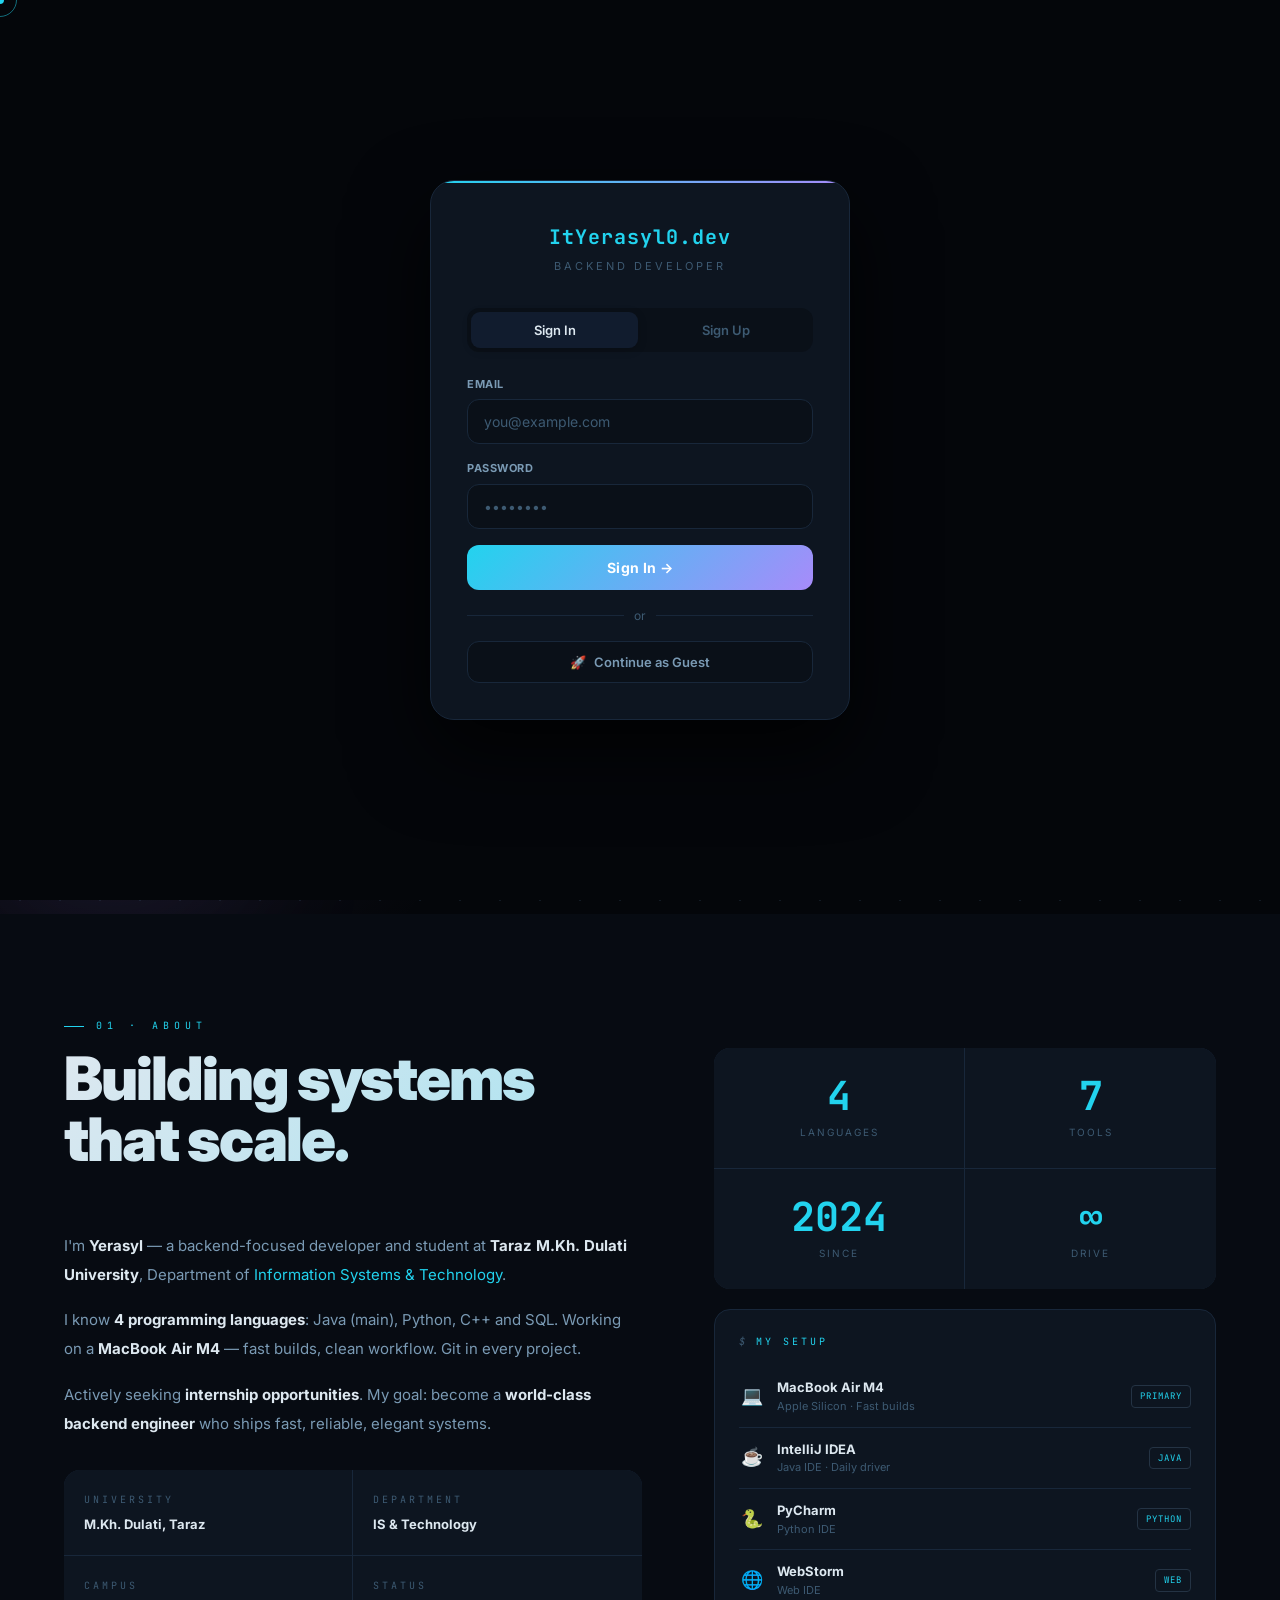
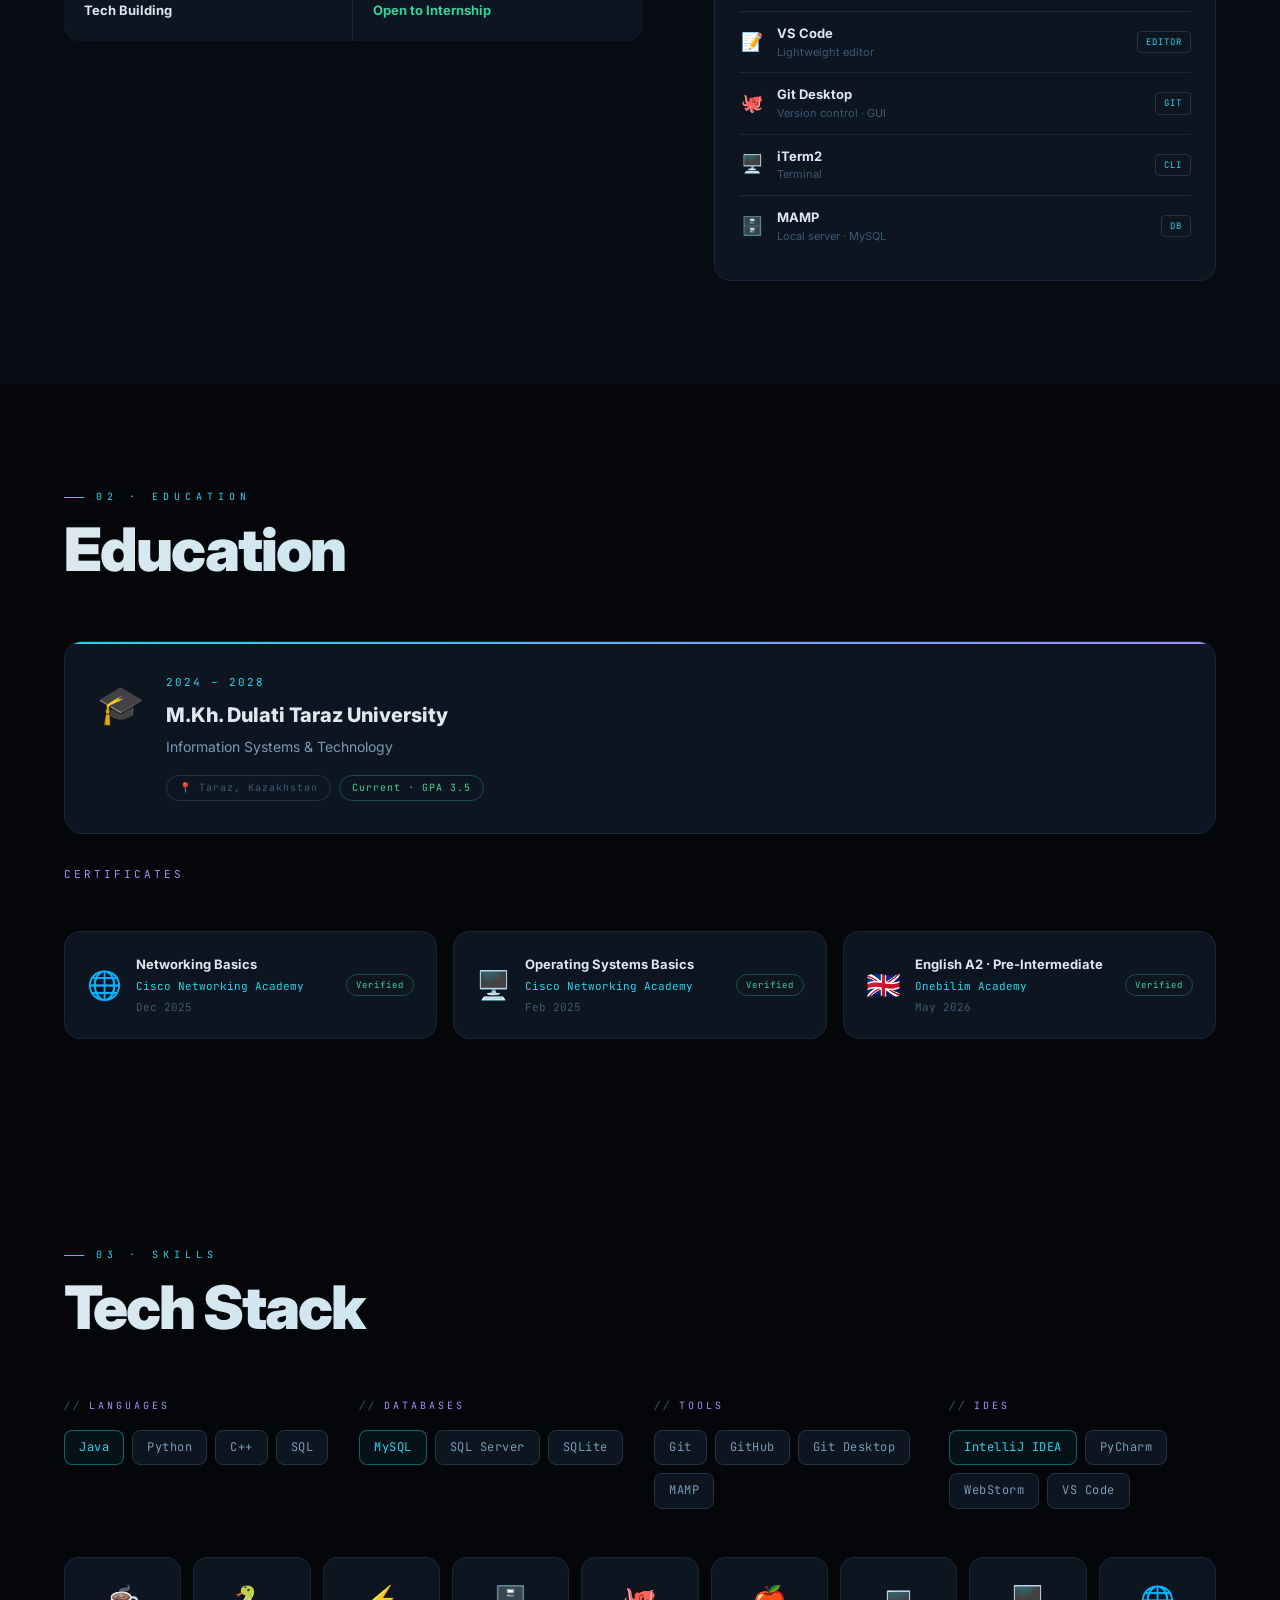
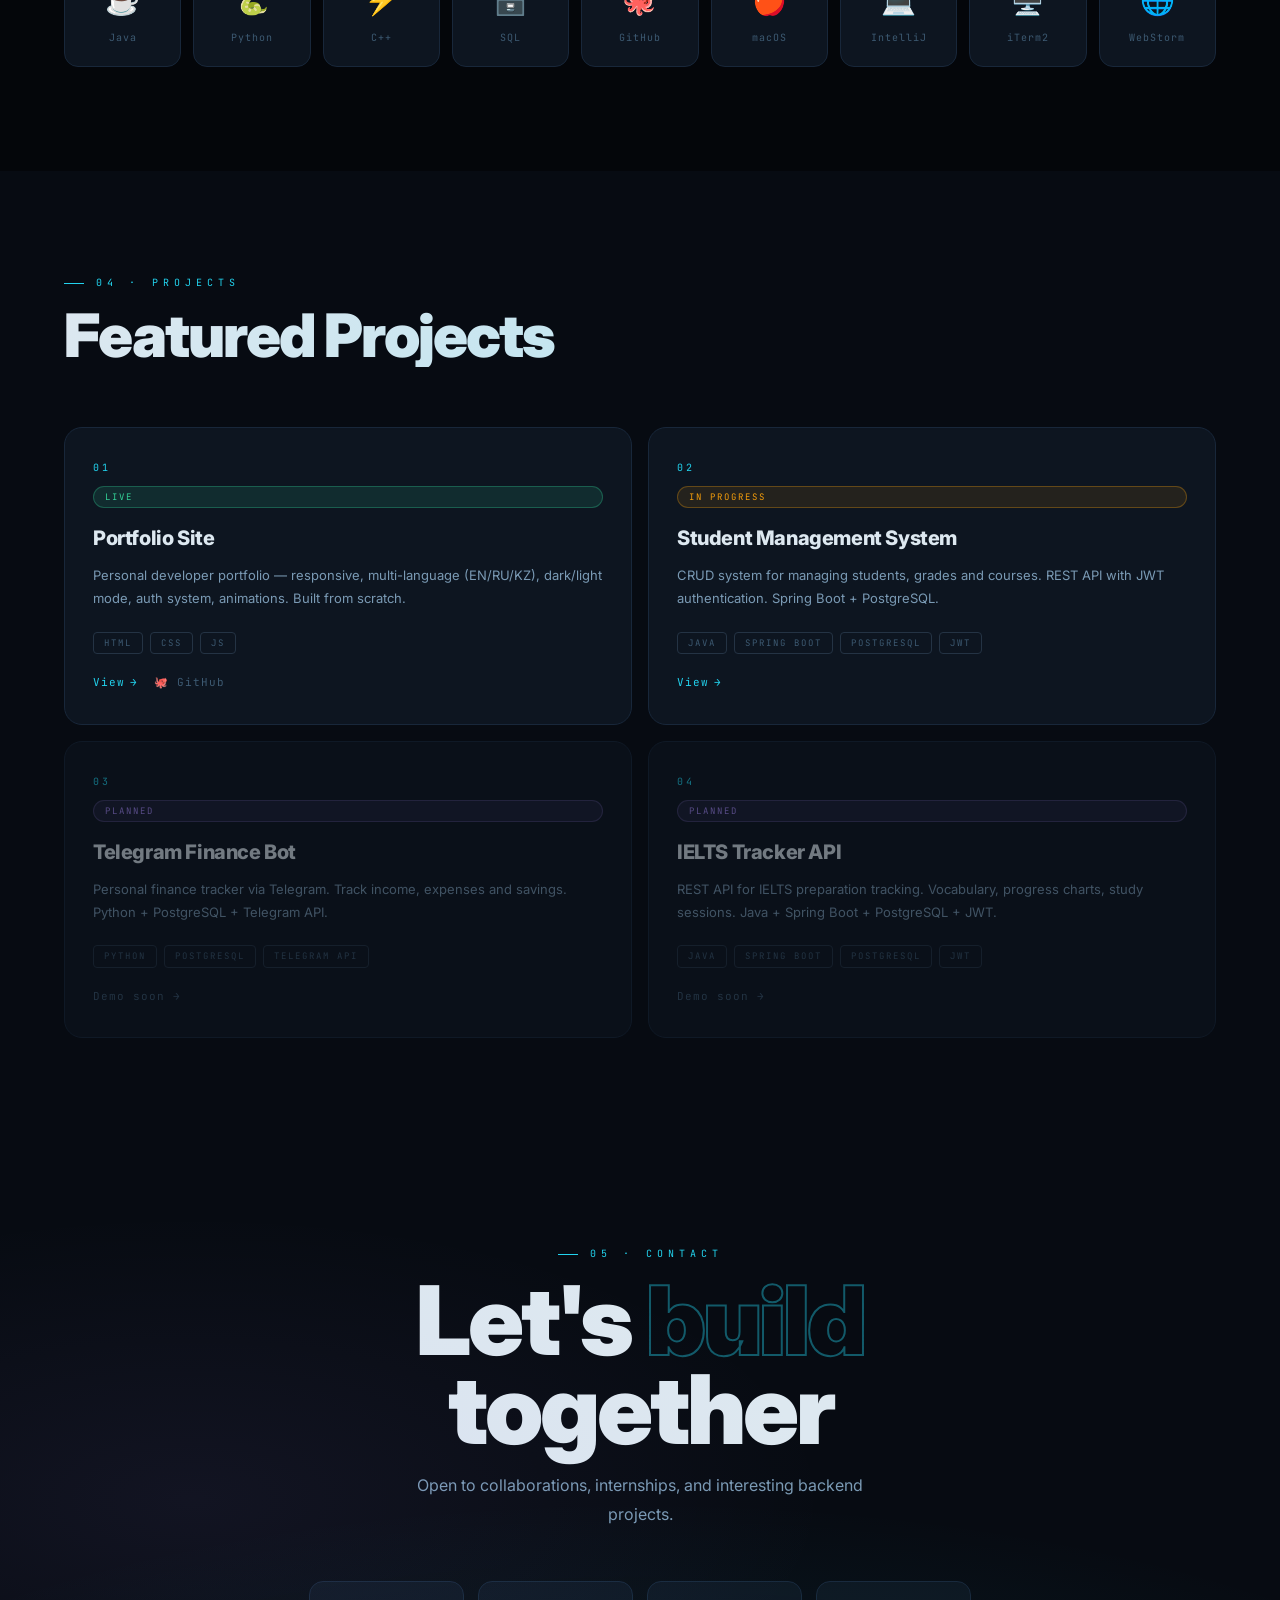
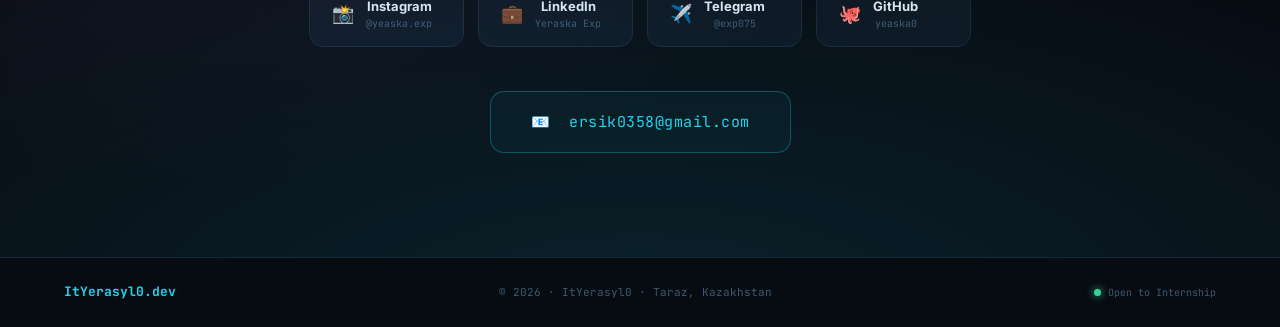
==== index.html @ 77d0194c "fix: language init, duplicate key, section alternation, meta tags, favicon" ====
<!DOCTYPE html>
<html lang="en" data-theme="dark">
<head>
    <meta charset="UTF-8">
    <meta name="viewport" content="width=device-width, initial-scale=1.0">
    <title>ItYerasyl0.dev — Backend Developer</title>
    <meta name="description" content="Yerasyl — Backend-focused Software Engineering Student from Taraz, Kazakhstan.">
    <meta property="og:type"        content="website">
    <meta property="og:url"         content="https://portfolio-eight-ashy-538vqpia0p.vercel.app/">
    <meta property="og:title"       content="ItYerasyl0.dev — Backend Developer">
    <meta property="og:description" content="Backend Developer from Taraz, Kazakhstan">
    <meta name="theme-color"        content="#04060a">
    <link rel="icon" href="data:image/svg+xml,<svg xmlns='http://www.w3.org/2000/svg' viewBox='0 0 100 100'><text y='.9em' font-size='90'>💻</text></svg>">
    <link rel="preconnect" href="https://fonts.googleapis.com">
    <link href="https://fonts.googleapis.com/css2?family=JetBrains+Mono:wght@300;400;500;700&family=Inter:wght@300;400;500;600;700;800;900&display=swap" rel="stylesheet">
    <link rel="stylesheet" href="style.css">
</head>
<body>

<!-- Custom cursor -->
<div id="cdot"></div>
<div id="cring"></div>

<!-- Loader -->
<div id="loader">
    <div class="loader-inner">
        <div class="loader-logo">ItYerasyl0.dev</div>
        <div class="loader-bar"><div class="loader-fill"></div></div>
    </div>
</div>

<!-- ── AUTH ─────────────────────────────── -->
<div id="auth">
    <div class="acard">
        <div class="alogo">
            <div class="alogo-text">ItYerasyl0.dev</div>
            <div class="alogo-sub" data-t="as">Backend Developer</div>
        </div>

        <div class="atabs">
            <button class="atab on" id="tli" onclick="stab('li')" data-t="tli">Sign In</button>
            <button class="atab"    id="trg" onclick="stab('rg')" data-t="trg">Sign Up</button>
        </div>

        <!-- Sign In -->
        <div id="fli">
            <div class="aform">
                <div class="aerr" id="eli"></div>
                <div>
                    <label class="alabel" data-t="le">Email</label>
                    <input class="ainp" type="email" id="lie" placeholder="you@example.com">
                </div>
                <div>
                    <label class="alabel" data-t="lp">Password</label>
                    <input class="ainp" type="password" id="lip" placeholder="••••••••">
                </div>
                <button class="abtn" onclick="doLi()" data-t="bli">Sign In →</button>
                <div class="adiv" data-t="or">or</div>
                <button class="agbtn" onclick="guest()">
                    <span>🚀</span><span data-t="bg">Continue as Guest</span>
                </button>
            </div>
        </div>

        <!-- Sign Up -->
        <div id="frg" style="display:none">
            <div class="aform">
                <div class="aerr" id="erg"></div>
                <div>
                    <label class="alabel" data-t="ln">Name</label>
                    <input class="ainp" type="text" id="rna" placeholder="Your name">
                </div>
                <div>
                    <label class="alabel" data-t="le">Email</label>
                    <input class="ainp" type="email" id="rem" placeholder="you@example.com">
                </div>
                <div>
                    <label class="alabel" data-t="lp">Password</label>
                    <input class="ainp" type="password" id="rpa" placeholder="min 6 chars">
                </div>
                <button class="abtn" onclick="doRg()" data-t="brg">Create Account →</button>
                <div class="adiv" data-t="or">or</div>
                <button class="agbtn" onclick="guest()">
                    <span>🚀</span><span data-t="bg">Continue as Guest</span>
                </button>
            </div>
        </div>
    </div>
</div>

<!-- ── TOPBAR ────────────────────────────── -->
<div id="topbar">
    <div class="lpills">
        <button class="lpill on" data-lang="en" onclick="sl('en')">EN</button>
        <button class="lpill"    data-lang="ru" onclick="sl('ru')">RU</button>
        <button class="lpill"    data-lang="kz" onclick="sl('kz')">KZ</button>
    </div>
    <button class="tbtn" id="thbtn" onclick="togTheme()">🌙</button>
</div>

<!-- ── NAV ──────────────────────────────── -->
<nav id="nav">
    <div class="nlogo">ItYerasyl0.dev<em>_</em></div>
    <ul class="nlinks">
        <li><a href="#about"     data-t="na">About</a></li>
        <li><a href="#education" data-t="ned">Education</a></li>
        <li><a href="#skills"    data-t="ns">Skills</a></li>
        <li><a href="#projects"  data-t="np">Projects</a></li>
        <li><a href="#contact"   data-t="nc">Contact</a></li>
    </ul>
    <button class="nbg" id="nbg" aria-label="Menu">
        <span></span><span></span><span></span>
    </button>
</nav>

<!-- Mobile drawer -->
<div class="novlay" id="nov" onclick="closeMob()"></div>
<div class="ndrawer" id="ndr">
    <a href="#about"     class="nmlink" data-t="na">About</a>
    <a href="#education" class="nmlink" data-t="ned">Education</a>
    <a href="#skills"    class="nmlink" data-t="ns">Skills</a>
    <a href="#projects"  class="nmlink" data-t="np">Projects</a>
    <a href="#contact"   class="nmlink" data-t="nc">Contact</a>
</div>

<!-- ══════════════════════════════════════
     HERO
══════════════════════════════════════ -->
<section id="hero">
    <div class="hbg"></div>
    <div class="hgrid"></div>

    <!-- Floating orbs -->
    <div class="orb" style="width:420px;height:420px;background:color-mix(in srgb,var(--a1) 6%,transparent);top:-80px;right:-80px;--d:10s;--dl:0s"></div>
    <div class="orb" style="width:340px;height:340px;background:color-mix(in srgb,var(--a2) 6%,transparent);bottom:-60px;left:-60px;--d:12s;--dl:-4s"></div>
    <div class="orb" style="width:200px;height:200px;background:color-mix(in srgb,var(--a3) 4%,transparent);top:45%;right:28%;--d:8s;--dl:-2s"></div>

    <div class="hcontent">
        <!-- Left: text -->
        <div class="hinner">
            <div class="hbadge">
                <span class="bdot"></span>
                <span data-t="hb">Backend Developer · Taraz, Kazakhstan</span>
            </div>

            <div class="hname">
                <span class="hn1" data-t="hn1">Yerasyl</span>
                <span class="hn2">Backend Dev</span>
            </div>

            <div class="hrole">
                <span data-t="hr">Backend Engineer</span>
                &nbsp;/&nbsp;
                <span class="hl">ItYerasyl0</span>
            </div>

            <p class="hdesc" data-t="hd">
                Backend-focused Software Engineering Student from Kazakhstan.
                Building Java, Python and SQL projects. Passionate about scalable systems,
                API development and databases.
            </p>

            <div class="hbtns">
                <a href="#projects" class="btn btnp"><span data-t="hb1">View My Work</span> →</a>
                <a href="#contact"  class="btn btno"><span data-t="hb2">Get in Touch</span></a>
            </div>

            <div class="hsocials">
                <a href="https://www.instagram.com/yeaska.exp/" target="_blank" rel="noopener" class="schip">📸 Instagram</a>
                <a href="https://t.me/exp075"                   target="_blank" rel="noopener" class="schip">✈️ Telegram</a>
                <a href="https://github.com/yeaska0"            target="_blank" rel="noopener" class="schip">🐙 GitHub</a>
                <a href="mailto:ersik0358@gmail.com"            class="schip">📧 Email</a>
            </div>

            <div class="hchips">
                <span class="chip">Java</span>
                <span class="chip">Python</span>
                <span class="chip">C++</span>
                <span class="chip">SQL</span>
                <span class="chip">Git</span>
                <span class="chip">MacBook M4</span>
            </div>
        </div>

        <!-- Right: Terminal card (hidden on mobile) -->
        <div class="hterm">
            <div class="terminal-card">
                <div class="term-bar">
                    <span class="term-dot" style="background:#ff5f57"></span>
                    <span class="term-dot" style="background:#ffbd2e"></span>
                    <span class="term-dot" style="background:#28c840"></span>
                    <span class="term-title">yerasyl@MacBook-Air-M4 ~</span>
                </div>
                <div class="term-body">
                    <div class="term-line"><span class="term-prompt">$ </span>whoami</div>
                    <div class="term-line term-out">Yerasyl</div>
                    <div class="term-line">&nbsp;</div>
                    <div class="term-line"><span class="term-prompt">$ </span>cat role.txt</div>
                    <div class="term-line term-cyan">Backend Developer · Student</div>
                    <div class="term-line">&nbsp;</div>
                    <div class="term-line"><span class="term-prompt">$ </span>skills --list</div>
                    <div class="term-line term-out">Java · Python · C++ · SQL</div>
                    <div class="term-line term-purple">IntelliJ · Git · MySQL · macOS</div>
                    <div class="term-line">&nbsp;</div>
                    <div class="term-line"><span class="term-prompt">$ </span>echo $LOCATION</div>
                    <div class="term-line term-out">Taraz, Kazakhstan 🇰🇿</div>
                    <div class="term-line">&nbsp;</div>
                    <div class="term-line"><span class="term-prompt">$ </span>echo $STATUS</div>
                    <div class="term-line term-green">Open to Internship ●</div>
                    <div class="term-line">&nbsp;</div>
                    <div class="term-line"><span class="term-prompt">$ </span><span class="term-cursor">_</span></div>
                </div>
            </div>
        </div>
    </div>

    <div class="scue">
        <div class="smouse"><div class="swheel"></div></div>
        <span data-t="sc">Scroll to explore</span>
    </div>
</section>

<!-- ══════════════════════════════════════
     ABOUT  §01
══════════════════════════════════════ -->
<section id="about" class="sec sec-alt">
    <div class="eyebrow">01 · <span data-t="na">About</span></div>

    <div class="about-grid">
        <!-- Left -->
        <div class="rvl">
            <div class="sectitle" data-t="ah">Building systems<br>that scale.</div>

            <p data-t="ap1">I'm <strong>Yerasyl</strong> — a backend-focused developer and student at
                <strong>Taraz M.Kh. Dulati University</strong> (since 2024), Department of
                <span class="hi">Information Systems &amp; Technology</span>.</p>

            <p data-t="ap2">I know <strong>4 programming languages</strong>: Java (main), Python, C++ and SQL.
                Working on a <strong>MacBook Air M4</strong> — fast builds, clean workflow. Git in every project.</p>

            <p data-t="ap3">Actively seeking <strong>internship opportunities</strong>. My goal: become a
                <strong>world-class backend engineer</strong> who ships fast, reliable, elegant systems.</p>

            <div class="infogrid">
                <div class="icell">
                    <div class="ilbl" data-t="iu">University</div>
                    <div class="ival">M.Kh. Dulati, Taraz</div>
                </div>
                <div class="icell">
                    <div class="ilbl" data-t="id">Department</div>
                    <div class="ival" data-t="idv">IS &amp; Technology</div>
                </div>
                <div class="icell">
                    <div class="ilbl" data-t="ic">Campus</div>
                    <div class="ival" data-t="icv">Tech Building</div>
                </div>
                <div class="icell">
                    <div class="ilbl" data-t="ist">Status</div>
                    <div class="ival green" data-t="isv">Open to Internship</div>
                </div>
            </div>
        </div>

        <!-- Right -->
        <div class="rvr" style="display:flex;flex-direction:column;gap:20px">
            <div class="statgrid">
                <div class="sbox">
                    <span class="sn" data-tg="4">0</span>
                    <span class="sl" data-t="sl2">Languages</span>
                </div>
                <div class="sbox">
                    <span class="sn" data-tg="7">0</span>
                    <span class="sl" data-t="su2">Tools</span>
                </div>
                <div class="sbox">
                    <span class="sn">2024</span>
                    <span class="sl" data-t="se">Since</span>
                </div>
                <div class="sbox">
                    <span class="sn">∞</span>
                    <span class="sl" data-t="sd">Drive</span>
                </div>
            </div>

            <div class="setupcard">
                <div class="ctitle" data-t="su">My Setup</div>
                <div class="srow">
                    <span class="sico">💻</span>
                    <div><div class="snm">MacBook Air M4</div><div class="sdsc">Apple Silicon · Fast builds</div></div>
                    <span class="stag">Primary</span>
                </div>
                <div class="srow">
                    <span class="sico">☕</span>
                    <div><div class="snm">IntelliJ IDEA</div><div class="sdsc">Java IDE · Daily driver</div></div>
                    <span class="stag">Java</span>
                </div>
                <div class="srow">
                    <span class="sico">🐍</span>
                    <div><div class="snm">PyCharm</div><div class="sdsc">Python IDE</div></div>
                    <span class="stag">Python</span>
                </div>
                <div class="srow">
                    <span class="sico">🌐</span>
                    <div><div class="snm">WebStorm</div><div class="sdsc">Web IDE</div></div>
                    <span class="stag">Web</span>
                </div>
                <div class="srow">
                    <span class="sico">📝</span>
                    <div><div class="snm">VS Code</div><div class="sdsc">Lightweight editor</div></div>
                    <span class="stag">Editor</span>
                </div>
                <div class="srow">
                    <span class="sico">🐙</span>
                    <div><div class="snm">Git Desktop</div><div class="sdsc">Version control · GUI</div></div>
                    <span class="stag">Git</span>
                </div>
                <div class="srow">
                    <span class="sico">🖥️</span>
                    <div><div class="snm">iTerm2</div><div class="sdsc">Terminal</div></div>
                    <span class="stag">CLI</span>
                </div>
                <div class="srow">
                    <span class="sico">🗄️</span>
                    <div><div class="snm">MAMP</div><div class="sdsc">Local server · MySQL</div></div>
                    <span class="stag">DB</span>
                </div>
            </div>
        </div>
    </div>
</section>

<!-- ══════════════════════════════════════
     EDUCATION  §02
══════════════════════════════════════ -->
<section id="education" class="sec">
    <div class="eyebrow">02 · <span data-t="ned">Education</span></div>
    <div class="sectitle rv" data-t="edh">Education</div>

    <div class="edu-layout rv">

        <!-- University -->
        <div class="edu-card">
            <div class="edu-card-left">
                <div class="edu-icon">🎓</div>
            </div>
            <div class="edu-card-body">
                <div class="edu-year">2024 – 2028</div>
                <div class="edu-name" data-t="edn1">M.Kh. Dulati Taraz University</div>
                <div class="edu-dept" data-t="edd1">Information Systems &amp; Technology</div>
                <div class="edu-meta-row">
                    <span class="edu-badge">📍 Taraz, Kazakhstan</span>
                    <span class="edu-badge edu-badge-green" data-t="edst">Current · GPA 3.5</span>
                </div>
            </div>
        </div>

        <!-- Certificates -->
        <div class="cert-title" data-t="certh">Certificates</div>
        <div class="cert-grid">
            <div class="cert-card">
                <div class="cert-logo">🌐</div>
                <div class="cert-info">
                    <div class="cert-name">Networking Basics</div>
                    <div class="cert-org">Cisco Networking Academy</div>
                    <div class="cert-date">Dec 2025</div>
                </div>
                <div class="cert-badge">Verified</div>
            </div>
            <div class="cert-card">
                <div class="cert-logo">🖥️</div>
                <div class="cert-info">
                    <div class="cert-name">Operating Systems Basics</div>
                    <div class="cert-org">Cisco Networking Academy</div>
                    <div class="cert-date">Feb 2025</div>
                </div>
                <div class="cert-badge">Verified</div>
            </div>
            <div class="cert-card">
                <div class="cert-logo">🇬🇧</div>
                <div class="cert-info">
                    <div class="cert-name">English A2 · Pre-Intermediate</div>
                    <div class="cert-org">Onebilim Academy</div>
                    <div class="cert-date">May 2026</div>
                </div>
                <div class="cert-badge">Verified</div>
            </div>
        </div>
    </div>
</section>

<!-- ══════════════════════════════════════
     SKILLS  §03
══════════════════════════════════════ -->
<section id="skills" class="sec">
    <div class="eyebrow">03 · <span data-t="ns">Skills</span></div>
    <div class="sectitle rv" data-t="skh">Tech Stack</div>

    <div class="stack-grid rv">
        <div class="stack-group">
            <div class="sgtitle" data-t="skl">Languages</div>
            <div class="stack-tags">
                <span class="stk-tag stk-hot">Java</span>
                <span class="stk-tag">Python</span>
                <span class="stk-tag">C++</span>
                <span class="stk-tag">SQL</span>
            </div>
        </div>
        <div class="stack-group">
            <div class="sgtitle" data-t="skdb">Databases</div>
            <div class="stack-tags">
                <span class="stk-tag stk-hot">MySQL</span>
                <span class="stk-tag">SQL Server</span>
                <span class="stk-tag">SQLite</span>
            </div>
        </div>
        <div class="stack-group">
            <div class="sgtitle" data-t="sktl">Tools</div>
            <div class="stack-tags">
                <span class="stk-tag">Git</span>
                <span class="stk-tag">GitHub</span>
                <span class="stk-tag">Git Desktop</span>
                <span class="stk-tag">MAMP</span>
            </div>
        </div>
        <div class="stack-group">
            <div class="sgtitle" data-t="skide">IDEs</div>
            <div class="stack-tags">
                <span class="stk-tag stk-hot">IntelliJ IDEA</span>
                <span class="stk-tag">PyCharm</span>
                <span class="stk-tag">WebStorm</span>
                <span class="stk-tag">VS Code</span>
            </div>
        </div>
    </div>

    <div class="toolsgrid rv">
        <div class="ttile"><div class="tico">☕</div><div class="tnm">Java</div></div>
        <div class="ttile"><div class="tico">🐍</div><div class="tnm">Python</div></div>
        <div class="ttile"><div class="tico">⚡</div><div class="tnm">C++</div></div>
        <div class="ttile"><div class="tico">🗄️</div><div class="tnm">SQL</div></div>
        <div class="ttile"><div class="tico">🐙</div><div class="tnm">GitHub</div></div>
        <div class="ttile"><div class="tico">🍎</div><div class="tnm">macOS</div></div>
        <div class="ttile"><div class="tico">💻</div><div class="tnm">IntelliJ</div></div>
        <div class="ttile"><div class="tico">🖥️</div><div class="tnm">iTerm2</div></div>
        <div class="ttile"><div class="tico">🌐</div><div class="tnm">WebStorm</div></div>
    </div>
</section>

<!-- ══════════════════════════════════════
     PROJECTS  §04
══════════════════════════════════════ -->
<section id="projects" class="sec sec-alt">
    <div class="eyebrow">04 · <span data-t="np">Projects</span></div>
    <div class="sectitle rv" data-t="ph">Featured Projects</div>

    <div class="projgrid rv">

        <!-- 01 · Portfolio -->
        <div class="pcard">
            <div class="pnum">01</div>
            <span class="pstatus live" data-t="ps_live">Live</span>
            <h3 data-t="p1t">Portfolio Site</h3>
            <p data-t="p1d">Personal developer portfolio — responsive, multi-language (EN/RU/KZ), dark/light mode, auth system, animations. Built from scratch.</p>
            <div class="ptags">
                <span class="ptag">HTML</span>
                <span class="ptag">CSS</span>
                <span class="ptag">JS</span>
            </div>
            <div class="plinks">
                <a href="https://portfolio-eight-ashy-538vqpia0p.vercel.app/" class="plink" target="_blank" rel="noopener">
                    <span data-t="pv">View</span> →
                </a>
                <a href="https://github.com/yeaska0" class="plink" target="_blank" rel="noopener" style="color:var(--muted)">
                    🐙 GitHub
                </a>
            </div>
        </div>

        <!-- 02 · Student Management -->
        <div class="pcard">
            <div class="pnum">02</div>
            <span class="pstatus wip" data-t="ps_wip">In Progress</span>
            <h3 data-t="p2t">Student Management System</h3>
            <p data-t="p2d">CRUD system for managing students, grades and courses. REST API with JWT authentication. Spring Boot + PostgreSQL.</p>
            <div class="ptags">
                <span class="ptag">Java</span>
                <span class="ptag">Spring Boot</span>
                <span class="ptag">PostgreSQL</span>
                <span class="ptag">JWT</span>
            </div>
            <div class="plinks">
                <a href="http://localhost:3000/students" class="plink" target="_blank" rel="noopener">
                    <span data-t="pv">View</span> →
                </a>
            </div>
        </div>

        <!-- 03 · Telegram Bot -->
        <div class="pcard dim">
            <div class="pnum">03</div>
            <span class="pstatus planned" data-t="ps_plan">Planned</span>
            <h3 data-t="p3t">Telegram Finance Bot</h3>
            <p data-t="p3d">Personal finance tracker via Telegram. Track income, expenses and savings. Python + PostgreSQL + Telegram API.</p>
            <div class="ptags">
                <span class="ptag">Python</span>
                <span class="ptag">PostgreSQL</span>
                <span class="ptag">Telegram API</span>
            </div>
            <div class="plinks">
                <span class="plink muted" data-t="pc">Demo soon →</span>
            </div>
        </div>

        <!-- 04 · IELTS Tracker -->
        <div class="pcard dim">
            <div class="pnum">04</div>
            <span class="pstatus planned" data-t="ps_plan">Planned</span>
            <h3 data-t="p4t">IELTS Tracker API</h3>
            <p data-t="p4d">REST API for IELTS preparation tracking. Vocabulary, progress charts, study sessions. Java + Spring Boot + PostgreSQL + JWT.</p>
            <div class="ptags">
                <span class="ptag">Java</span>
                <span class="ptag">Spring Boot</span>
                <span class="ptag">PostgreSQL</span>
                <span class="ptag">JWT</span>
            </div>
            <div class="plinks">
                <span class="plink muted" data-t="pc">Demo soon →</span>
            </div>
        </div>

    </div>
</section>

<!-- ══════════════════════════════════════
     CONTACT  §05
══════════════════════════════════════ -->
<section id="contact" class="sec sec-alt">
    <div class="eyebrow" style="justify-content:center">05 · <span data-t="nc">Contact</span></div>

    <div class="ctbig rv">
        <span data-t="ch1">Let's</span><span class="stroke"> build</span><br>
        <span data-t="ch2">together</span>
    </div>

    <p class="ctsub rv" data-t="cs">Open to collaborations, internships, and interesting backend projects.</p>

    <div class="socrow rv">
        <a href="https://www.instagram.com/yeaska.exp/" class="socard" target="_blank" rel="noopener">
            <span class="soico">📸</span>
            <div><div class="sonm">Instagram</div><div class="sohdl">@yeaska.exp</div></div>
        </a>
        <a href="https://www.linkedin.com/in/yeraska-exp-4b735a387/" class="socard" target="_blank" rel="noopener">
            <span class="soico">💼</span>
            <div><div class="sonm">LinkedIn</div><div class="sohdl">Yeraska Exp</div></div>
        </a>
        <a href="https://t.me/exp075" class="socard" target="_blank" rel="noopener">
            <span class="soico">✈️</span>
            <div><div class="sonm">Telegram</div><div class="sohdl">@exp075</div></div>
        </a>
        <a href="https://github.com/yeaska0" class="socard" target="_blank" rel="noopener">
            <span class="soico">🐙</span>
            <div><div class="sonm">GitHub</div><div class="sohdl">yeaska0</div></div>
        </a>
    </div>

    <div class="rv">
        <a href="mailto:ersik0358@gmail.com" class="elink">📧 &nbsp;ersik0358@gmail.com</a>
    </div>
</section>

<!-- ── FOOTER ─────────────────────────── -->
<footer>
    <div class="flogo">ItYerasyl0.dev</div>
    <p>© 2026 · ItYerasyl0 · Taraz, Kazakhstan</p>
    <div class="fstat"><div class="fdot"></div><span data-t="fa">Open to Internship</span></div>
</footer>

<!-- Back to top -->
<button id="totop" onclick="window.scrollTo({top:0,behavior:'smooth'})" aria-label="Back to top">↑</button>

<script src="main.js"></script>
</body>
</html>
---- style.css ----
/* ═══════════════════════════════════════════
   TOKENS — dark / light
═══════════════════════════════════════════ */
[data-theme="dark"] {
    --bg:      #04060a;
    --bg1:     #070b12;
    --bg2:     #0a1018;
    --card:    #0d1520;
    --card2:   #111c2e;
    --border:  #18273a;
    --border2: #243344;
    --text:    #dde8f0;
    --text2:   #7a9ab4;
    --muted:   #3d5a72;
    --a1:      #22d3ee;
    --a2:      #a78bfa;
    --a3:      #34d399;
    --a4:      #f59e0b;
    --shadow:  0 32px 80px rgba(0,0,0,.75);
    --glow:    rgba(34,211,238,.18);
    --glow2:   rgba(167,139,250,.15);
}

[data-theme="light"] {
    --bg:      #f0f4f8;
    --bg1:     #e8edf5;
    --bg2:     #dde4ef;
    --card:    #ffffff;
    --card2:   #f7f9fc;
    --border:  #c8d4e3;
    --border2: #b8c8d8;
    --text:    #0e1c2e;
    --text2:   #4a6680;
    --muted:   #8aa4bc;
    --a1:      #0891b2;
    --a2:      #7c3aed;
    --a3:      #059669;
    --a4:      #d97706;
    --shadow:  0 16px 48px rgba(0,0,0,.1);
    --glow:    rgba(8,145,178,.14);
    --glow2:   rgba(124,58,237,.12);
}

/* ═══════════════════════════════════════════
   RESET & BASE
═══════════════════════════════════════════ */
*, *::before, *::after { margin: 0; padding: 0; box-sizing: border-box; }
html { scroll-behavior: smooth; }
body {
    font-family: 'Inter', sans-serif;
    background: var(--bg);
    color: var(--text);
    overflow-x: hidden;
    line-height: 1.6;
    transition: background .4s, color .4s;
}
a  { text-decoration: none; color: inherit; }
button { font-family: inherit; cursor: pointer; border: none; background: none; }
input  { font-family: inherit; border: none; outline: none; }
ul     { list-style: none; }

::-webkit-scrollbar          { width: 4px; }
::-webkit-scrollbar-track    { background: var(--bg1); }
::-webkit-scrollbar-thumb    { background: var(--a1); border-radius: 2px; }

/* ═══════════════════════════════════════════
   CUSTOM CURSOR
═══════════════════════════════════════════ */
@media (pointer: fine) {
    * { cursor: none !important; }

    #cdot {
        position: fixed;
        width: 8px; height: 8px;
        background: var(--a1);
        border-radius: 50%;
        pointer-events: none;
        z-index: 9999;
        transform: translate(-50%,-50%);
        transition: width .15s, height .15s, background .15s;
    }
    #cring {
        position: fixed;
        width: 34px; height: 34px;
        border: 1.5px solid color-mix(in srgb, var(--a1) 50%, transparent);
        border-radius: 50%;
        pointer-events: none;
        z-index: 9998;
        transform: translate(-50%,-50%);
        transition: width .25s, height .25s, opacity .25s;
    }
    .hovering #cdot  { width: 16px; height: 16px; background: var(--a2); }
    .hovering #cring { width: 56px; height: 56px; opacity: .5; }
}

/* ═══════════════════════════════════════════
   LOADER
═══════════════════════════════════════════ */
#loader {
    position: fixed; inset: 0; z-index: 9000;
    background: var(--bg);
    display: flex; align-items: center; justify-content: center;
    transition: opacity .6s, transform .6s;
}
#loader.hide { opacity: 0; transform: scale(1.04); pointer-events: none; }

.loader-inner { text-align: center; }
.loader-logo {
    font-family: 'JetBrains Mono', monospace;
    font-size: 22px; font-weight: 700;
    color: var(--a1); letter-spacing: 2px; margin-bottom: 20px;
}
.loader-bar  { width: 200px; height: 2px; background: var(--border); border-radius: 2px; overflow: hidden; }
.loader-fill { height: 100%; width: 0; background: linear-gradient(90deg, var(--a1), var(--a2)); border-radius: 2px; animation: load 1.8s cubic-bezier(.4,0,.2,1) forwards; }
@keyframes load { to { width: 100%; } }

/* ═══════════════════════════════════════════
   AUTH OVERLAY
═══════════════════════════════════════════ */
#auth {
    position: fixed; inset: 0; z-index: 7000;
    display: flex; align-items: center; justify-content: center;
    padding: 16px;
    background: var(--bg);
    transition: opacity .55s, transform .55s;
}
#auth.out { opacity: 0; transform: scale(1.03); pointer-events: none; }

.acard {
    width: 100%; max-width: 420px;
    background: var(--card);
    border: 1px solid var(--border);
    border-radius: 24px;
    padding: 40px 36px 36px;
    box-shadow: var(--shadow);
    animation: slideUp .6s cubic-bezier(.34,1.56,.64,1) both;
    position: relative; overflow: hidden;
}
.acard::before {
    content: '';
    position: absolute; top: 0; left: 0; right: 0; height: 2px;
    background: linear-gradient(90deg, var(--a1), var(--a2), var(--a1));
    background-size: 200% auto;
    animation: shimmer 3s linear infinite;
}
@keyframes slideUp {
    from { opacity: 0; transform: translateY(40px) scale(.97); }
    to   { opacity: 1; transform: none; }
}
@keyframes shimmer { to { background-position: 200% center; } }

.alogo         { text-align: center; margin-bottom: 32px; }
.alogo-text    { font-family: 'JetBrains Mono', monospace; font-size: 20px; font-weight: 700; color: var(--a1); letter-spacing: 1px; }
.alogo-sub     { font-size: 11px; color: var(--muted); letter-spacing: 3px; text-transform: uppercase; margin-top: 5px; }

.atabs {
    display: grid; grid-template-columns: 1fr 1fr;
    background: var(--bg2); border-radius: 12px;
    padding: 4px; gap: 4px; margin-bottom: 24px;
}
.atab {
    padding: 10px; text-align: center;
    font-size: 13px; font-weight: 600; color: var(--muted);
    border-radius: 9px; transition: all .25s;
}
.atab.on { background: var(--card2); color: var(--text); box-shadow: 0 2px 10px rgba(0,0,0,.18); }

.aform        { display: flex; flex-direction: column; gap: 16px; }
.aerr {
    background: rgba(248,113,113,.1);
    border: 1px solid rgba(248,113,113,.3);
    border-radius: 10px; padding: 10px 14px;
    font-size: 13px; color: #f87171; display: none;
}
.aerr.show { display: block; }

.alabel { display: block; font-size: 11px; font-weight: 700; color: var(--text2); letter-spacing: .5px; text-transform: uppercase; margin-bottom: 6px; }
.ainp {
    width: 100%; padding: 13px 16px;
    background: var(--bg2); border: 1.5px solid var(--border);
    border-radius: 12px; color: var(--text); font-size: 14px;
    transition: border-color .2s, box-shadow .2s;
}
.ainp:focus  { border-color: var(--a1); box-shadow: 0 0 0 3px var(--glow); }
.ainp::placeholder { color: var(--muted); }

.abtn {
    width: 100%; padding: 14px;
    background: linear-gradient(135deg, var(--a1), var(--a2));
    color: #fff; font-size: 14px; font-weight: 700;
    border-radius: 12px; transition: transform .2s, box-shadow .2s;
    letter-spacing: .3px;
}
.abtn:hover { transform: translateY(-2px); box-shadow: 0 10px 28px var(--glow); }

.adiv { display: flex; align-items: center; gap: 10px; font-size: 12px; color: var(--muted); }
.adiv::before, .adiv::after { content: ''; flex: 1; height: 1px; background: var(--border); }

.agbtn {
    width: 100%; padding: 12px;
    background: var(--bg2); border: 1.5px solid var(--border);
    color: var(--text2); font-size: 13px; font-weight: 600;
    border-radius: 12px; display: flex; align-items: center;
    justify-content: center; gap: 8px;
    transition: border-color .2s, color .2s, transform .2s;
}
.agbtn:hover { border-color: var(--a1); color: var(--a1); transform: translateY(-1px); }

/* ═══════════════════════════════════════════
   TOPBAR (lang + theme)
═══════════════════════════════════════════ */
#topbar {
    position: fixed; top: 16px; right: 20px;
    z-index: 600;
    display: flex; align-items: center; gap: 8px;
}
.lpills {
    display: flex; gap: 3px;
    background: var(--card); border: 1px solid var(--border);
    border-radius: 12px; padding: 4px;
    backdrop-filter: blur(16px);
}
.lpill {
    font-family: 'JetBrains Mono', monospace;
    font-size: 11px; font-weight: 600; letter-spacing: 1px;
    padding: 5px 10px; border-radius: 8px;
    color: var(--muted); text-transform: uppercase; transition: all .2s;
}
.lpill.on  { background: var(--a1); color: #fff; }
.lpill:hover:not(.on) { color: var(--a1); }

.tbtn {
    width: 38px; height: 38px;
    background: var(--card); border: 1px solid var(--border);
    border-radius: 12px; font-size: 17px;
    display: flex; align-items: center; justify-content: center;
    transition: all .2s;
}
.tbtn:hover { border-color: var(--a1); transform: scale(1.07); }

/* ═══════════════════════════════════════════
   NAVIGATION
═══════════════════════════════════════════ */
nav {
    position: fixed; top: 0; left: 0; right: 0;
    z-index: 500;
    display: flex; align-items: center; justify-content: space-between;
    padding: 22px 220px 22px 64px;
    transition: padding .3s, background .3s, border-color .3s, box-shadow .3s;
    border-bottom: 1px solid transparent;
}
nav.stuck {
    background: rgba(4,6,10,.9);
    backdrop-filter: blur(20px);
    border-color: var(--border);
    padding: 14px 220px 14px 64px;
    box-shadow: 0 4px 32px rgba(0,0,0,.3);
}
[data-theme="light"] nav.stuck { background: rgba(240,244,248,.9); }

.nlogo {
    font-family: 'JetBrains Mono', monospace;
    font-size: 15px; font-weight: 700;
    color: var(--a1); letter-spacing: .5px;
}
.nlogo em {
    color: var(--a2); font-style: normal;
    animation: blink 1s step-end infinite;
}
@keyframes blink { 50% { opacity: 0; } }

.nlinks { display: flex; gap: 32px; }
.nlinks a {
    font-family: 'JetBrains Mono', monospace;
    font-size: 11px; letter-spacing: 2px; text-transform: uppercase;
    color: var(--text2); position: relative; padding-bottom: 3px;
    transition: color .2s;
}
.nlinks a::after {
    content: ''; position: absolute; bottom: 0; left: 0;
    width: 0; height: 1px; background: var(--a1); transition: width .3s;
}
.nlinks a:hover { color: var(--a1); }
.nlinks a:hover::after { width: 100%; }

/* Hamburger */
.nbg {
    display: none; flex-direction: column;
    gap: 5px; padding: 4px; background: none; border: none;
}
.nbg span {
    display: block; width: 22px; height: 1.5px;
    background: var(--text); border-radius: 2px;
    transition: transform .3s, opacity .3s;
}
.nbg.open span:nth-child(1) { transform: translateY(6.5px) rotate(45deg); }
.nbg.open span:nth-child(2) { opacity: 0; }
.nbg.open span:nth-child(3) { transform: translateY(-6.5px) rotate(-45deg); }

.ndrawer {
    position: fixed; top: 0; right: 0; bottom: 0;
    width: 72%; max-width: 280px; z-index: 499;
    background: var(--bg1); border-left: 1px solid var(--border);
    transform: translateX(110%);
    transition: transform .45s cubic-bezier(.77,0,.18,1);
    display: flex; flex-direction: column;
    justify-content: center; align-items: center; padding: 32px;
}
.ndrawer.open { transform: none; }

.novlay {
    position: fixed; inset: 0; z-index: 498;
    background: rgba(0,0,0,.55);
    opacity: 0; pointer-events: none; transition: opacity .4s;
}
.novlay.show { opacity: 1; pointer-events: auto; }

.nmlink {
    font-family: 'JetBrains Mono', monospace;
    font-size: 13px; letter-spacing: 3px; text-transform: uppercase;
    color: var(--text2); padding: 15px 0;
    width: 100%; text-align: center;
    border-bottom: 1px solid var(--border); transition: color .2s;
}
.nmlink:last-child { border-bottom: none; }
.nmlink:hover { color: var(--a1); }

/* ═══════════════════════════════════════════
   SHARED SECTION STYLES
═══════════════════════════════════════════ */
.sec     { padding: 104px 64px; }
.sec-alt { background: var(--bg1); }

.eyebrow {
    font-family: 'JetBrains Mono', monospace;
    font-size: 10px; color: var(--a1);
    letter-spacing: 5px; text-transform: uppercase;
    margin-bottom: 14px;
    display: flex; align-items: center; gap: 12px;
}
.eyebrow::before { content: ''; width: 20px; height: 1px; background: var(--a1); }

.sectitle {
    font-size: clamp(36px, 5vw, 60px);
    font-weight: 900; letter-spacing: -2px;
    margin-bottom: 60px; line-height: 1.02;
    background: linear-gradient(135deg, var(--text) 0%, color-mix(in srgb, var(--text) 70%, var(--a1)) 100%);
    -webkit-background-clip: text; -webkit-text-fill-color: transparent;
    background-clip: text;
}

/* Scroll reveal */
.rv  { opacity: 0; transform: translateY(26px); transition: opacity .65s, transform .65s; }
.rvl { opacity: 0; transform: translateX(-26px); transition: opacity .65s, transform .65s; }
.rvr { opacity: 0; transform: translateX(26px);  transition: opacity .65s, transform .65s; }
.rv.in, .rvl.in, .rvr.in { opacity: 1; transform: none; }

/* ═══════════════════════════════════════════
   BUTTONS
═══════════════════════════════════════════ */
.btn {
    display: inline-flex; align-items: center; gap: 9px;
    padding: 13px 28px;
    font-size: 14px; font-weight: 700;
    border-radius: 12px;
    transition: transform .2s, box-shadow .2s;
    white-space: nowrap;
}
.btnp {
    background: linear-gradient(135deg, var(--a1), var(--a2));
    color: #fff;
}
.btnp:hover { transform: translateY(-2px); box-shadow: 0 12px 32px var(--glow); }

.btno {
    background: transparent; color: var(--a1);
    border: 1.5px solid color-mix(in srgb, var(--a1) 35%, transparent);
}
.btno:hover {
    background: color-mix(in srgb, var(--a1) 8%, transparent);
    transform: translateY(-2px);
    border-color: var(--a1);
}

/* ═══════════════════════════════════════════
   HERO
═══════════════════════════════════════════ */
#hero {
    min-height: 100svh;
    display: flex; flex-direction: column; justify-content: center;
    padding: 120px 64px 90px;
    position: relative; overflow: hidden;
}

/* Gradient BG */
.hbg {
    position: absolute; inset: 0; pointer-events: none;
    background:
            radial-gradient(ellipse 55% 55% at 70% 15%, color-mix(in srgb, var(--a1) 9%, transparent) 0%, transparent 65%),
            radial-gradient(ellipse 45% 45% at 10% 85%, color-mix(in srgb, var(--a2) 8%, transparent) 0%, transparent 60%);
    animation: hbgmove 14s ease-in-out infinite alternate;
}
@keyframes hbgmove { from { transform: scale(1); } to { transform: scale(1.07); } }

/* Grid overlay */
.hgrid {
    position: absolute; inset: 0; pointer-events: none;
    background-image: radial-gradient(circle, var(--border2) 1px, transparent 1px);
    background-size: 40px 40px;
    opacity: .45;
}

/* Floating orbs */
.orb {
    position: absolute; border-radius: 50%;
    pointer-events: none; filter: blur(60px);
    animation: orbf var(--d,9s) ease-in-out infinite var(--dl,0s) alternate;
}
@keyframes orbf { from { transform: translateY(0); } to { transform: translateY(-28px); } }

/* Hero layout: text left + terminal right */
.hcontent {
    position: relative; z-index: 1;
    display: grid;
    grid-template-columns: 1fr 460px;
    gap: 64px;
    align-items: center;
    max-width: 1200px;
    margin: 0 auto;
    width: 100%;
}

.hinner { }

.hbadge {
    display: inline-flex; align-items: center; gap: 8px;
    background: color-mix(in srgb, var(--a1) 8%, transparent);
    border: 1px solid color-mix(in srgb, var(--a1) 22%, transparent);
    border-radius: 100px; padding: 6px 16px;
    margin-bottom: 28px;
    font-family: 'JetBrains Mono', monospace;
    font-size: 11px; color: var(--a1);
    letter-spacing: 2px; text-transform: uppercase;
    animation: fu .7s .1s both;
}
.bdot {
    width: 6px; height: 6px;
    background: var(--a3); border-radius: 50%;
    animation: pulse 2s infinite;
}
@keyframes pulse {
    0%, 100% { opacity: 1; transform: scale(1); }
    50%       { opacity: .4; transform: scale(.7); }
}

.hname {
    font-size: clamp(54px, 8.5vw, 108px);
    font-weight: 900; line-height: .9;
    letter-spacing: -4px; margin-bottom: 22px;
}
.hn1 { display: block; color: var(--text); animation: fu .7s .3s both; }
.hn2 {
    display: block;
    background: linear-gradient(130deg, var(--a1) 0%, var(--a2) 50%, var(--a1) 100%);
    background-size: 200% auto;
    -webkit-background-clip: text; -webkit-text-fill-color: transparent;
    background-clip: text;
    animation: fu .7s .5s both, shimmer 4s 1.5s linear infinite;
}

.hrole {
    font-family: 'JetBrains Mono', monospace;
    font-size: clamp(13px, 1.6vw, 16px); color: var(--text2);
    letter-spacing: 1px; margin-bottom: 20px;
    animation: fu .7s .7s both;
}
.hrole .hl { color: var(--a2); font-style: italic; }

.hdesc {
    max-width: 520px;
    font-size: clamp(14px, 1.6vw, 15px);
    color: var(--text2); line-height: 1.9;
    margin-bottom: 40px;
    animation: fu .7s .9s both;
}

.hbtns {
    display: flex; gap: 14px; flex-wrap: wrap;
    animation: fu .7s 1.1s both;
}

.hsocials {
    display: flex; flex-wrap: wrap; gap: 9px;
    margin-top: 28px;
    animation: fu .7s 1.25s both;
}
.schip {
    font-family: 'JetBrains Mono', monospace;
    font-size: 11px; letter-spacing: 1px;
    padding: 7px 15px;
    border: 1px solid var(--border2); border-radius: 100px;
    color: var(--muted); transition: all .2s; text-decoration: none;
}
.schip:hover { border-color: var(--a1); color: var(--a1); transform: translateY(-2px); }

.hchips {
    display: flex; flex-wrap: wrap; gap: 9px;
    margin-top: 18px;
    animation: fu .7s 1.35s both;
}
.chip {
    font-family: 'JetBrains Mono', monospace;
    font-size: 10px; letter-spacing: 1.5px; text-transform: uppercase;
    padding: 6px 13px;
    border: 1px solid var(--border2); border-radius: 6px;
    color: var(--muted); transition: all .2s;
}
.chip:hover { border-color: var(--a1); color: var(--a1); }

/* Scroll cue */
.scue {
    position: absolute; bottom: 32px; left: 64px;
    display: flex; align-items: center; gap: 10px;
    font-family: 'JetBrains Mono', monospace;
    font-size: 10px; color: var(--muted);
    letter-spacing: 3px; text-transform: uppercase;
    animation: fu .7s 1.8s both;
}
.smouse {
    width: 20px; height: 32px;
    border: 1.5px solid var(--border2); border-radius: 10px;
    display: flex; justify-content: center; padding-top: 5px; flex-shrink: 0;
}
.swheel {
    width: 3px; height: 6px;
    background: var(--a1); border-radius: 2px;
    animation: wscroll 1.8s infinite;
}
@keyframes wscroll { 0% { transform: none; opacity: 1; } 100% { transform: translateY(10px); opacity: 0; } }

@keyframes fu { from { opacity: 0; transform: translateY(22px); } to { opacity: 1; transform: none; } }

/* ── Terminal Card ── */
.hterm {
    animation: fu .7s 1.0s both;
}
.terminal-card {
    background: var(--bg1);
    border: 1px solid var(--border2);
    border-radius: 16px;
    overflow: hidden;
    box-shadow: 0 24px 64px rgba(0,0,0,.5), 0 0 0 1px color-mix(in srgb, var(--a1) 10%, transparent);
    font-family: 'JetBrains Mono', monospace;
}
.term-bar {
    display: flex; align-items: center; gap: 6px;
    padding: 12px 16px;
    background: var(--card);
    border-bottom: 1px solid var(--border);
}
.term-dot {
    width: 12px; height: 12px; border-radius: 50%; flex-shrink: 0;
}
.term-title {
    font-size: 11px; color: var(--muted);
    letter-spacing: .5px; margin-left: 8px;
}
.term-body {
    padding: 20px 22px;
    display: flex; flex-direction: column; gap: 6px;
    min-height: 220px;
}
.term-line {
    font-size: 13px; color: var(--text2); letter-spacing: .3px; line-height: 1.7;
}
.term-prompt { color: var(--a1); }
.term-out    { color: var(--text); padding-left: 14px; }
.term-green  { color: var(--a3); padding-left: 14px; }
.term-cyan   { color: var(--a1); padding-left: 14px; }
.term-purple { color: var(--a2); padding-left: 14px; }
.term-cursor { color: var(--a1); animation: blink 1s step-end infinite; }
.term-cursor.hidden { opacity: 0; }

/* ═══════════════════════════════════════════
   ABOUT
═══════════════════════════════════════════ */
.about-grid {
    display: grid;
    grid-template-columns: 1.15fr 1fr;
    gap: 72px; align-items: start;
}
.rvl p {
    font-size: 15px; color: var(--text2); line-height: 1.95; margin-bottom: 16px;
}
.rvl strong { color: var(--text); }
.rvl .hi    { color: var(--a1); }

.infogrid {
    display: grid; grid-template-columns: 1fr 1fr;
    gap: 1px; background: var(--border);
    border-radius: 16px; overflow: hidden; margin-top: 32px;
}
.icell {
    background: var(--card); padding: 22px 20px;
    transition: background .2s;
}
.icell:hover { background: var(--card2); }
.ilbl  { font-family: 'JetBrains Mono', monospace; font-size: 10px; color: var(--muted); letter-spacing: 3px; text-transform: uppercase; margin-bottom: 7px; }
.ival  { font-size: 13px; font-weight: 700; color: var(--text); line-height: 1.4; }
.ival.green { color: var(--a3); }

/* Stats grid */
.statgrid {
    display: grid; grid-template-columns: 1fr 1fr;
    gap: 1px; background: var(--border);
    border-radius: 16px; overflow: hidden;
}
.sbox {
    background: var(--card); padding: 28px 20px;
    text-align: center; transition: background .25s, transform .25s;
    position: relative; overflow: hidden;
}
.sbox::after {
    content: ''; position: absolute; bottom: 0; left: 0; right: 0; height: 2px;
    background: linear-gradient(90deg, var(--a1), var(--a2));
    transform: scaleX(0); transform-origin: left; transition: transform .35s;
}
.sbox:hover { background: var(--card2); transform: translateY(-2px); }
.sbox:hover::after { transform: scaleX(1); }
.sn { display: block; font-family: 'JetBrains Mono', monospace; font-size: 40px; font-weight: 700; color: var(--a1); line-height: 1; }
.sl { display: block; font-size: 10px; color: var(--muted); letter-spacing: 2px; margin-top: 8px; text-transform: uppercase; }

/* Setup card */
.setupcard {
    background: var(--card); border: 1px solid var(--border);
    border-radius: 16px; padding: 24px;
    transition: border-color .3s, box-shadow .3s;
}
.setupcard:hover {
    border-color: color-mix(in srgb, var(--a1) 30%, transparent);
    box-shadow: 0 0 32px color-mix(in srgb, var(--a1) 8%, transparent);
}
.ctitle {
    font-family: 'JetBrains Mono', monospace; font-size: 10px;
    color: var(--a1); letter-spacing: 3px; text-transform: uppercase;
    margin-bottom: 16px;
    display: flex; align-items: center; gap: 8px;
}
.ctitle::before { content: '$'; color: var(--muted); font-style: italic; }
.srow {
    display: flex; align-items: center; gap: 12px;
    padding: 11px 0;
    border-bottom: 1px solid var(--border);
    transition: background .15s;
}
.srow:last-child { border-bottom: none; }
.sico  { font-size: 18px; min-width: 26px; text-align: center; }
.snm   { font-size: 13px; font-weight: 700; color: var(--text); }
.sdsc  { font-size: 11px; color: var(--muted); }
.stag  { margin-left: auto; font-family: 'JetBrains Mono', monospace; font-size: 9px; letter-spacing: 1px; padding: 3px 8px; border: 1px solid var(--border2); border-radius: 4px; color: var(--a1); text-transform: uppercase; flex-shrink: 0; }

/* ═══════════════════════════════════════════
   EDUCATION
═══════════════════════════════════════════ */
.edu-layout { display: flex; flex-direction: column; gap: 32px; }

.edu-card {
    display: flex; gap: 22px;
    background: var(--card); border: 1px solid var(--border);
    border-radius: 18px; padding: 32px;
    position: relative; overflow: hidden;
    transition: box-shadow .25s, transform .25s;
}
.edu-card::before {
    content: ''; position: absolute; top: 0; left: 0; right: 0; height: 2px;
    background: linear-gradient(90deg, var(--a1), var(--a2));
}
.edu-card:hover { transform: translateY(-2px); box-shadow: 0 16px 40px var(--glow); }

.edu-card-left  { flex-shrink: 0; }
.edu-icon       { font-size: 38px; }
.edu-card-body  { flex: 1; }
.edu-year       { font-family: 'JetBrains Mono', monospace; font-size: 11px; color: var(--a1); letter-spacing: 2px; margin-bottom: 8px; }
.edu-name       { font-size: 20px; font-weight: 800; color: var(--text); margin-bottom: 5px; }
.edu-dept       { font-size: 14px; color: var(--text2); margin-bottom: 16px; }
.edu-meta-row   { display: flex; gap: 8px; flex-wrap: wrap; }
.edu-badge      { font-family: 'JetBrains Mono', monospace; font-size: 10px; letter-spacing: 1px; padding: 4px 12px; border: 1px solid var(--border2); border-radius: 100px; color: var(--muted); }
.edu-badge-green{ border-color: rgba(52,211,153,.3); color: var(--a3); }

.cert-title { font-family: 'JetBrains Mono', monospace; font-size: 11px; letter-spacing: 3px; color: var(--a2); text-transform: uppercase; margin-bottom: 16px; }
.cert-grid  { display: grid; grid-template-columns: repeat(3,1fr); gap: 16px; }

.cert-card {
    display: flex; align-items: center; gap: 14px;
    background: var(--card); border: 1px solid var(--border);
    border-radius: 16px; padding: 22px;
    transition: all .25s;
}
.cert-card:hover { border-color: var(--a1); transform: translateY(-3px); box-shadow: 0 12px 32px var(--glow); }
.cert-logo  { font-size: 28px; flex-shrink: 0; }
.cert-info  { flex: 1; min-width: 0; }
.cert-name  { font-size: 13px; font-weight: 700; color: var(--text); margin-bottom: 3px; }
.cert-org   { font-size: 11px; color: var(--a1); font-family: 'JetBrains Mono', monospace; margin-bottom: 3px; }
.cert-date  { font-size: 11px; color: var(--muted); font-family: 'JetBrains Mono', monospace; }
.cert-badge { font-family: 'JetBrains Mono', monospace; font-size: 9px; letter-spacing: 1px; padding: 3px 9px; border: 1px solid rgba(52,211,153,.3); border-radius: 100px; color: var(--a3); white-space: nowrap; flex-shrink: 0; }

/* ═══════════════════════════════════════════
   SKILLS
═══════════════════════════════════════════ */
.stack-grid {
    display: grid;
    grid-template-columns: repeat(4,1fr);
    gap: 28px; margin-bottom: 48px;
}
.sgtitle {
    font-family: 'JetBrains Mono', monospace;
    font-size: 10px; color: var(--a2);
    letter-spacing: 3px; text-transform: uppercase;
    margin-bottom: 16px;
    display: flex; align-items: center; gap: 7px;
}
.sgtitle::before { content: '//'; color: var(--muted); font-style: italic; }

.stack-tags { display: flex; flex-wrap: wrap; gap: 8px; margin-top: 12px; }
.stk-tag {
    font-family: 'JetBrains Mono', monospace; font-size: 12px; letter-spacing: .5px;
    padding: 7px 14px;
    border: 1px solid var(--border2); border-radius: 8px;
    color: var(--text2); background: var(--card);
    transition: all .2s;
}
.stk-tag:hover { border-color: var(--a1); color: var(--a1); transform: translateY(-2px); }
.stk-tag.stk-hot {
    border-color: color-mix(in srgb, var(--a1) 40%, transparent);
    color: var(--a1);
    background: color-mix(in srgb, var(--a1) 6%, transparent);
}

/* Tool tiles */
.toolsgrid { display: grid; grid-template-columns: repeat(auto-fill, minmax(105px, 1fr)); gap: 12px; }
.ttile {
    background: var(--card); border: 1px solid var(--border);
    border-radius: 14px; padding: 20px 12px;
    text-align: center; transition: all .25s;
    position: relative; overflow: hidden;
}
.ttile::before {
    content: ''; position: absolute; inset: 0;
    background: linear-gradient(135deg, color-mix(in srgb, var(--a1) 7%, transparent), color-mix(in srgb, var(--a2) 6%, transparent));
    opacity: 0; transition: opacity .25s;
}
.ttile:hover { border-color: var(--a1); transform: translateY(-5px); box-shadow: 0 14px 32px var(--glow); }
.ttile:hover::before  { opacity: 1; }
.ttile:hover .tnm { color: var(--a1); }
.tico { font-size: 28px; margin-bottom: 8px; position: relative; }
.tnm  { font-family: 'JetBrains Mono', monospace; font-size: 10px; color: var(--muted); letter-spacing: 1px; transition: color .2s; position: relative; }

/* ═══════════════════════════════════════════
   PROJECTS
═══════════════════════════════════════════ */
.projgrid {
    display: grid; grid-template-columns: repeat(2,1fr);
    gap: 16px; background: transparent;
    border-radius: 0; overflow: visible;
}
.pcard {
    background: var(--card);
    border: 1px solid var(--border);
    border-radius: 18px;
    padding: 32px 28px;
    display: flex; flex-direction: column;
    transition: border-color .3s, box-shadow .3s, transform .3s;
    position: relative; overflow: hidden;
}
.pcard::before {
    content: ''; position: absolute; top: 0; left: 0; right: 0; height: 2px;
    background: linear-gradient(90deg, var(--a1), var(--a2));
    transform: scaleX(0); transform-origin: left; transition: transform .4s;
}
.pcard:hover {
    border-color: color-mix(in srgb, var(--a1) 40%, transparent);
    box-shadow: 0 20px 56px color-mix(in srgb, var(--a1) 12%, transparent);
    transform: translateY(-4px);
}
.pcard:hover::before { transform: scaleX(1); }

/* Dim = coming soon */
.pcard.dim { opacity: .5; }
.pcard.dim:hover { opacity: .85; }

.pnum   { font-family: 'JetBrains Mono', monospace; font-size: 10px; color: var(--a1); letter-spacing: 3px; margin-bottom: 10px; }
.pstatus {
    display: inline-block;
    font-family: 'JetBrains Mono', monospace; font-size: 9px;
    letter-spacing: 2px; text-transform: uppercase;
    padding: 3px 11px; border-radius: 100px; margin-bottom: 14px;
}
.pstatus.live    { background: color-mix(in srgb, var(--a3) 12%, transparent); color: var(--a3); border: 1px solid color-mix(in srgb, var(--a3) 30%, transparent); }
.pstatus.wip     { background: color-mix(in srgb, var(--a4) 10%, transparent); color: var(--a4); border: 1px solid color-mix(in srgb, var(--a4) 30%, transparent); }
.pstatus.planned { background: color-mix(in srgb, var(--a2) 10%, transparent); color: var(--a2); border: 1px solid color-mix(in srgb, var(--a2) 25%, transparent); }

.pcard h3 { font-size: 20px; font-weight: 800; margin-bottom: 10px; letter-spacing: -.4px; }
.pcard p  { font-size: 13px; color: var(--text2); line-height: 1.75; flex: 1; margin-bottom: 22px; }

.ptags { display: flex; flex-wrap: wrap; gap: 7px; margin-bottom: 20px; }
.ptag  { font-family: 'JetBrains Mono', monospace; font-size: 9px; letter-spacing: 2px; text-transform: uppercase; padding: 3px 10px; border: 1px solid var(--border2); border-radius: 4px; color: var(--muted); }

.plinks  { display: flex; gap: 16px; align-items: center; flex-wrap: wrap; }
.plink   { font-family: 'JetBrains Mono', monospace; font-size: 11px; color: var(--a1); letter-spacing: 1px; display: inline-flex; align-items: center; gap: 5px; transition: gap .2s; }
a.plink:hover { gap: 11px; }
.plink.muted  { color: var(--muted); }

/* ═══════════════════════════════════════════
   CONTACT
═══════════════════════════════════════════ */
#contact { text-align: center; position: relative; overflow: hidden; }
#contact::before {
    content: ''; position: absolute; inset: 0;
    background: radial-gradient(ellipse 80% 60% at 50% 110%, color-mix(in srgb, var(--a1) 12%, transparent), transparent),
    radial-gradient(ellipse 50% 40% at 15% 50%, color-mix(in srgb, var(--a2) 7%, transparent), transparent);
    pointer-events: none;
}
.ctbig {
    font-size: clamp(46px, 7.5vw, 96px);
    font-weight: 900; letter-spacing: -3px; line-height: .92; margin-bottom: 18px;
}
.ctbig .stroke { color: transparent; -webkit-text-stroke: 2px color-mix(in srgb, var(--a1) 40%, transparent); }
.ctsub { font-size: 16px; color: var(--text2); max-width: 460px; margin: 0 auto 52px; line-height: 1.8; }

.socrow { display: flex; justify-content: center; gap: 14px; flex-wrap: wrap; margin-bottom: 44px; }
.socard {
    display: flex; align-items: center; gap: 12px;
    padding: 14px 22px;
    background: var(--card); border: 1px solid var(--border);
    border-radius: 14px; transition: all .25s; min-width: 155px;
}
.socard:hover { border-color: var(--a1); transform: translateY(-4px); box-shadow: 0 14px 32px var(--glow); }
.soico  { font-size: 18px; }
.sonm   { font-size: 13px; font-weight: 700; color: var(--text); }
.sohdl  { font-family: 'JetBrains Mono', monospace; font-size: 10px; color: var(--muted); }

.elink {
    display: inline-flex; align-items: center; gap: 10px;
    font-family: 'JetBrains Mono', monospace; font-size: 15px; color: var(--a1);
    padding: 18px 40px;
    border: 1px solid color-mix(in srgb, var(--a1) 30%, transparent);
    border-radius: 14px;
    background: color-mix(in srgb, var(--a1) 4%, transparent);
    transition: all .25s; letter-spacing: .5px;
}
.elink:hover { background: color-mix(in srgb, var(--a1) 10%, transparent); box-shadow: 0 0 48px var(--glow); transform: translateY(-2px); }

/* ═══════════════════════════════════════════
   FOOTER
═══════════════════════════════════════════ */
footer {
    padding: 24px 64px;
    border-top: 1px solid var(--border);
    display: flex; justify-content: space-between; align-items: center;
    flex-wrap: wrap; gap: 10px;
    background: var(--bg1);
}
.flogo { font-family: 'JetBrains Mono', monospace; font-size: 13px; color: var(--a1); font-weight: 700; }
footer p { font-family: 'JetBrains Mono', monospace; font-size: 11px; color: var(--muted); }
.fstat { display: flex; align-items: center; gap: 7px; font-family: 'JetBrains Mono', monospace; font-size: 10px; color: var(--muted); }
.fdot  { width: 7px; height: 7px; background: var(--a3); border-radius: 50%; box-shadow: 0 0 8px var(--a3); animation: pulse 2s infinite; }

/* ═══════════════════════════════════════════
   BACK TO TOP
═══════════════════════════════════════════ */
#totop {
    position: fixed; bottom: 32px; right: 32px; z-index: 400;
    width: 46px; height: 46px;
    background: var(--a1); color: var(--bg);
    border-radius: 12px; font-size: 18px; font-weight: 700;
    opacity: 0; transform: translateY(10px);
    transition: opacity .3s, transform .3s, background .2s;
    box-shadow: 0 4px 18px var(--glow);
}
#totop.show  { opacity: 1; transform: none; }
#totop:hover { background: var(--a2); transform: translateY(-3px); }

/* ═══════════════════════════════════════════
   RESPONSIVE
═══════════════════════════════════════════ */
@media (max-width: 1100px) {
    .hcontent { grid-template-columns: 1fr; gap: 48px; }
    .hterm    { display: none; }
    .stack-grid { grid-template-columns: 1fr 1fr; }
}

@media (max-width: 1024px) {
    .about-grid  { grid-template-columns: 1fr; gap: 48px; }
    .projgrid    { grid-template-columns: 1fr; }
    .cert-grid   { grid-template-columns: 1fr 1fr; }
}

@media (max-width: 768px) {
    nav, nav.stuck { padding: 14px 20px; }
    #hero, .sec   { padding-left: 20px; padding-right: 20px; }
    #hero         { padding-top: 100px; padding-bottom: 80px; }
    .nlinks       { display: none; }
    .nbg          { display: flex; }
    #topbar       { top: 10px; right: 10px; }
    .hname        { letter-spacing: -2px; }
    .scue         { left: 20px; }
    footer        { flex-direction: column; text-align: center; padding: 22px 20px; }
    .socrow       { gap: 9px; }
    .socard       { min-width: 130px; flex: 1; }
    .cert-grid    { grid-template-columns: 1fr; }
    .edu-card     { flex-direction: column; }
}

@media (max-width: 600px) {
    .stack-grid { grid-template-columns: 1fr; }
    .statgrid   { grid-template-columns: 1fr 1fr; }
}

@media (max-width: 400px) {
    .hbtns  { flex-direction: column; }
    .btn    { justify-content: center; }
    .hname  { letter-spacing: -1px; }
}

@media (min-width: 1101px) {
    .hterm { display: block; }
}
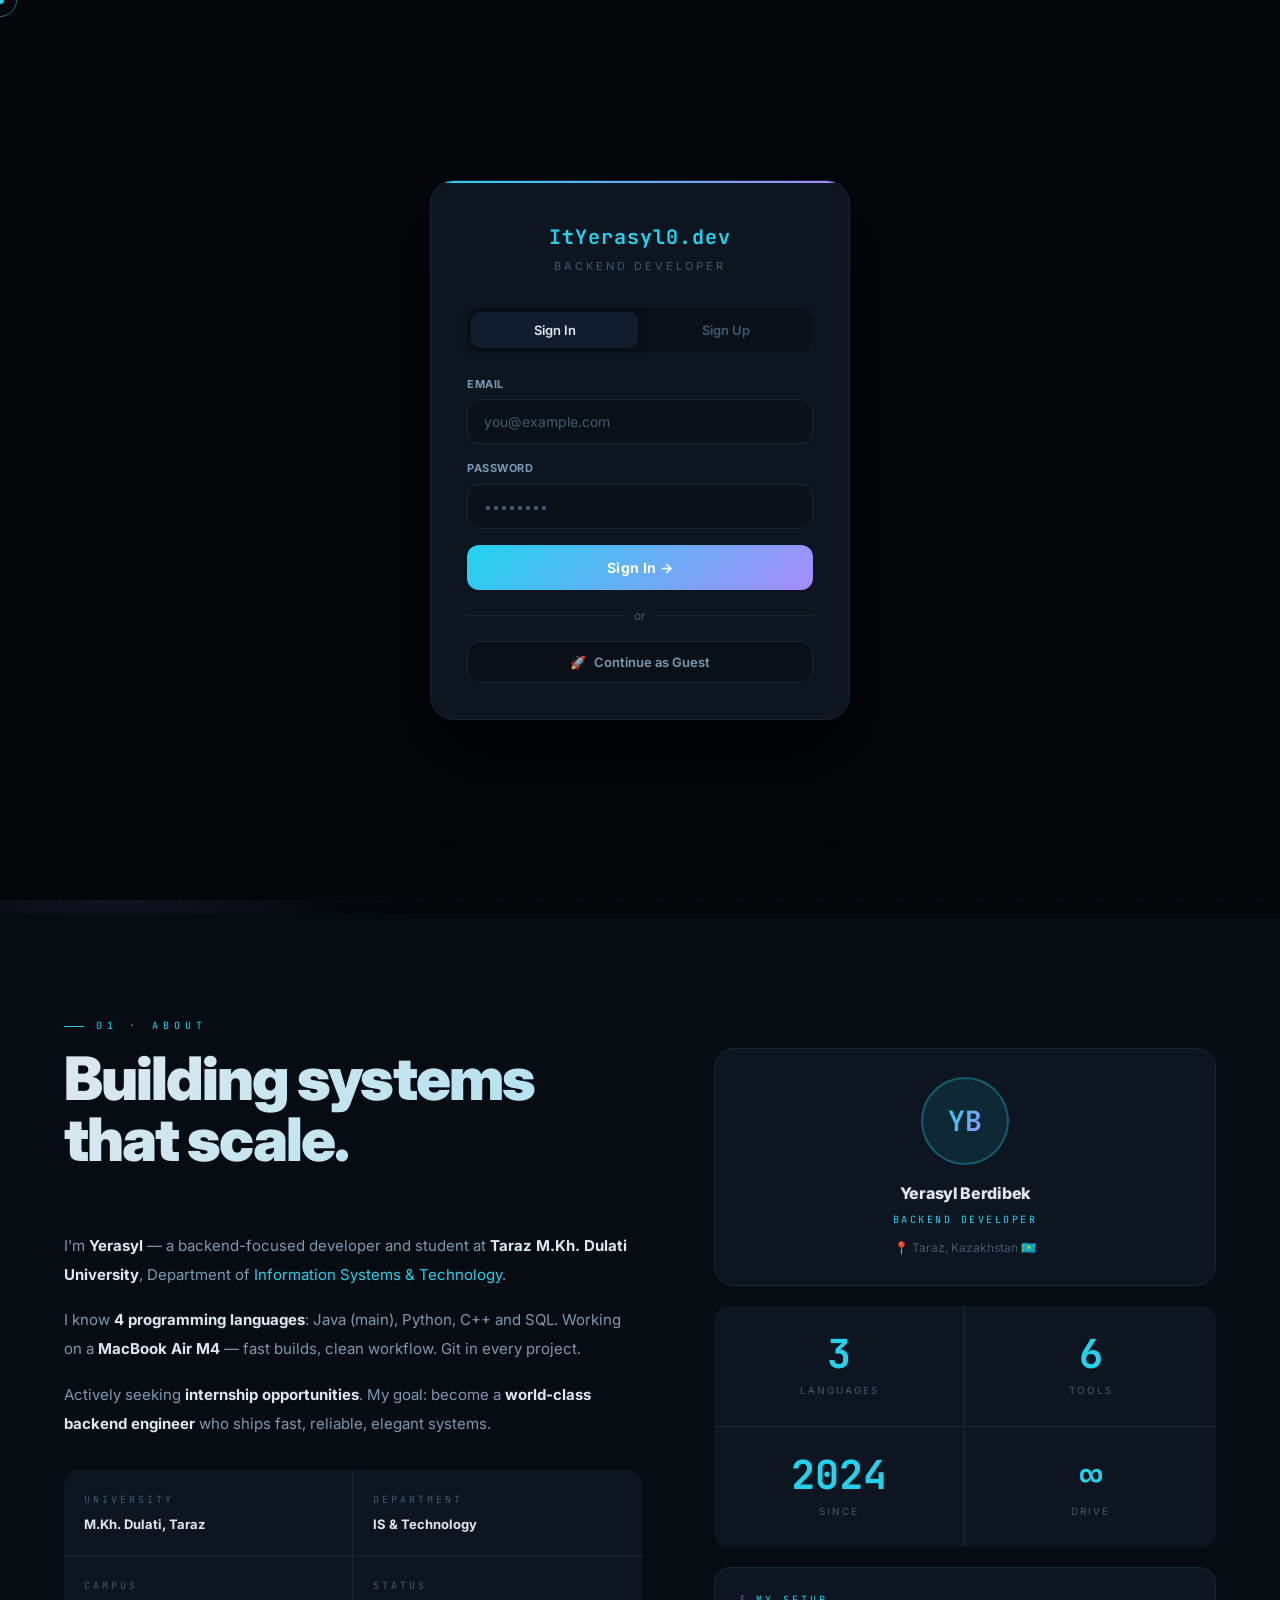
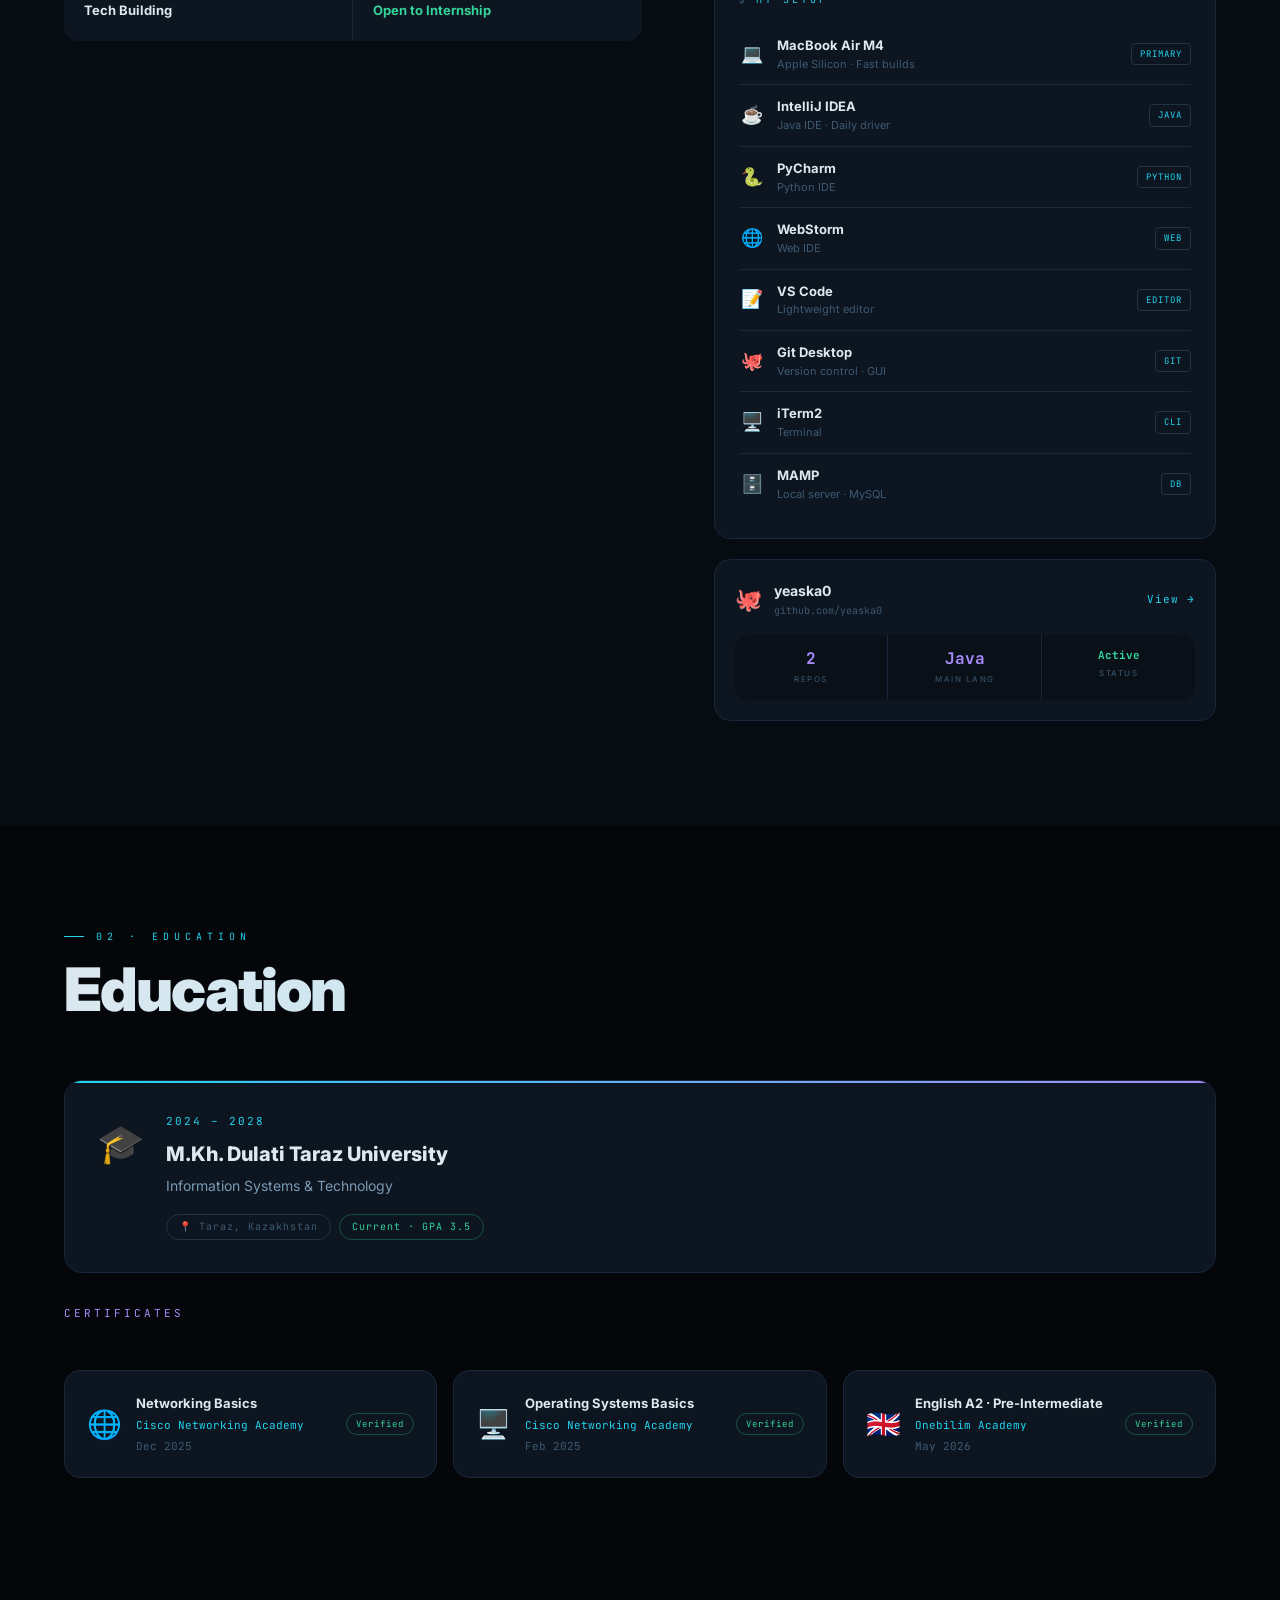
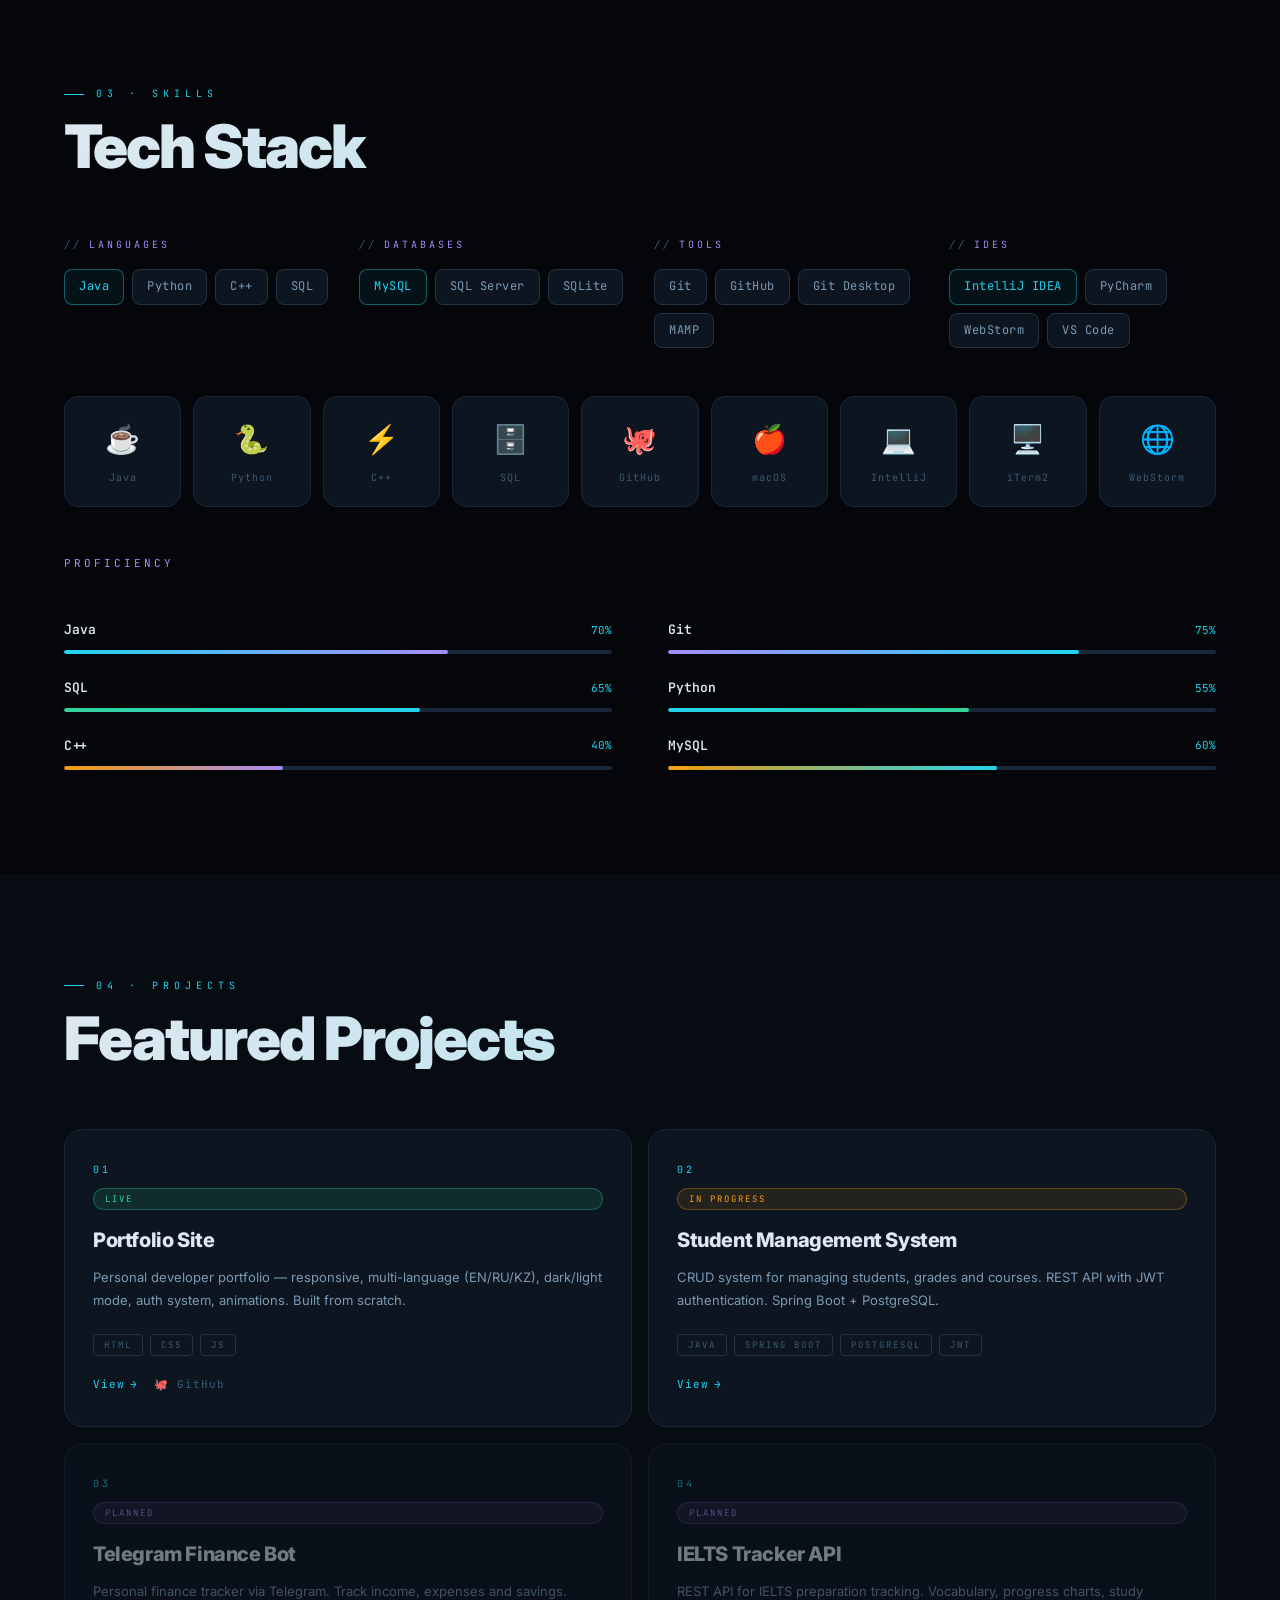
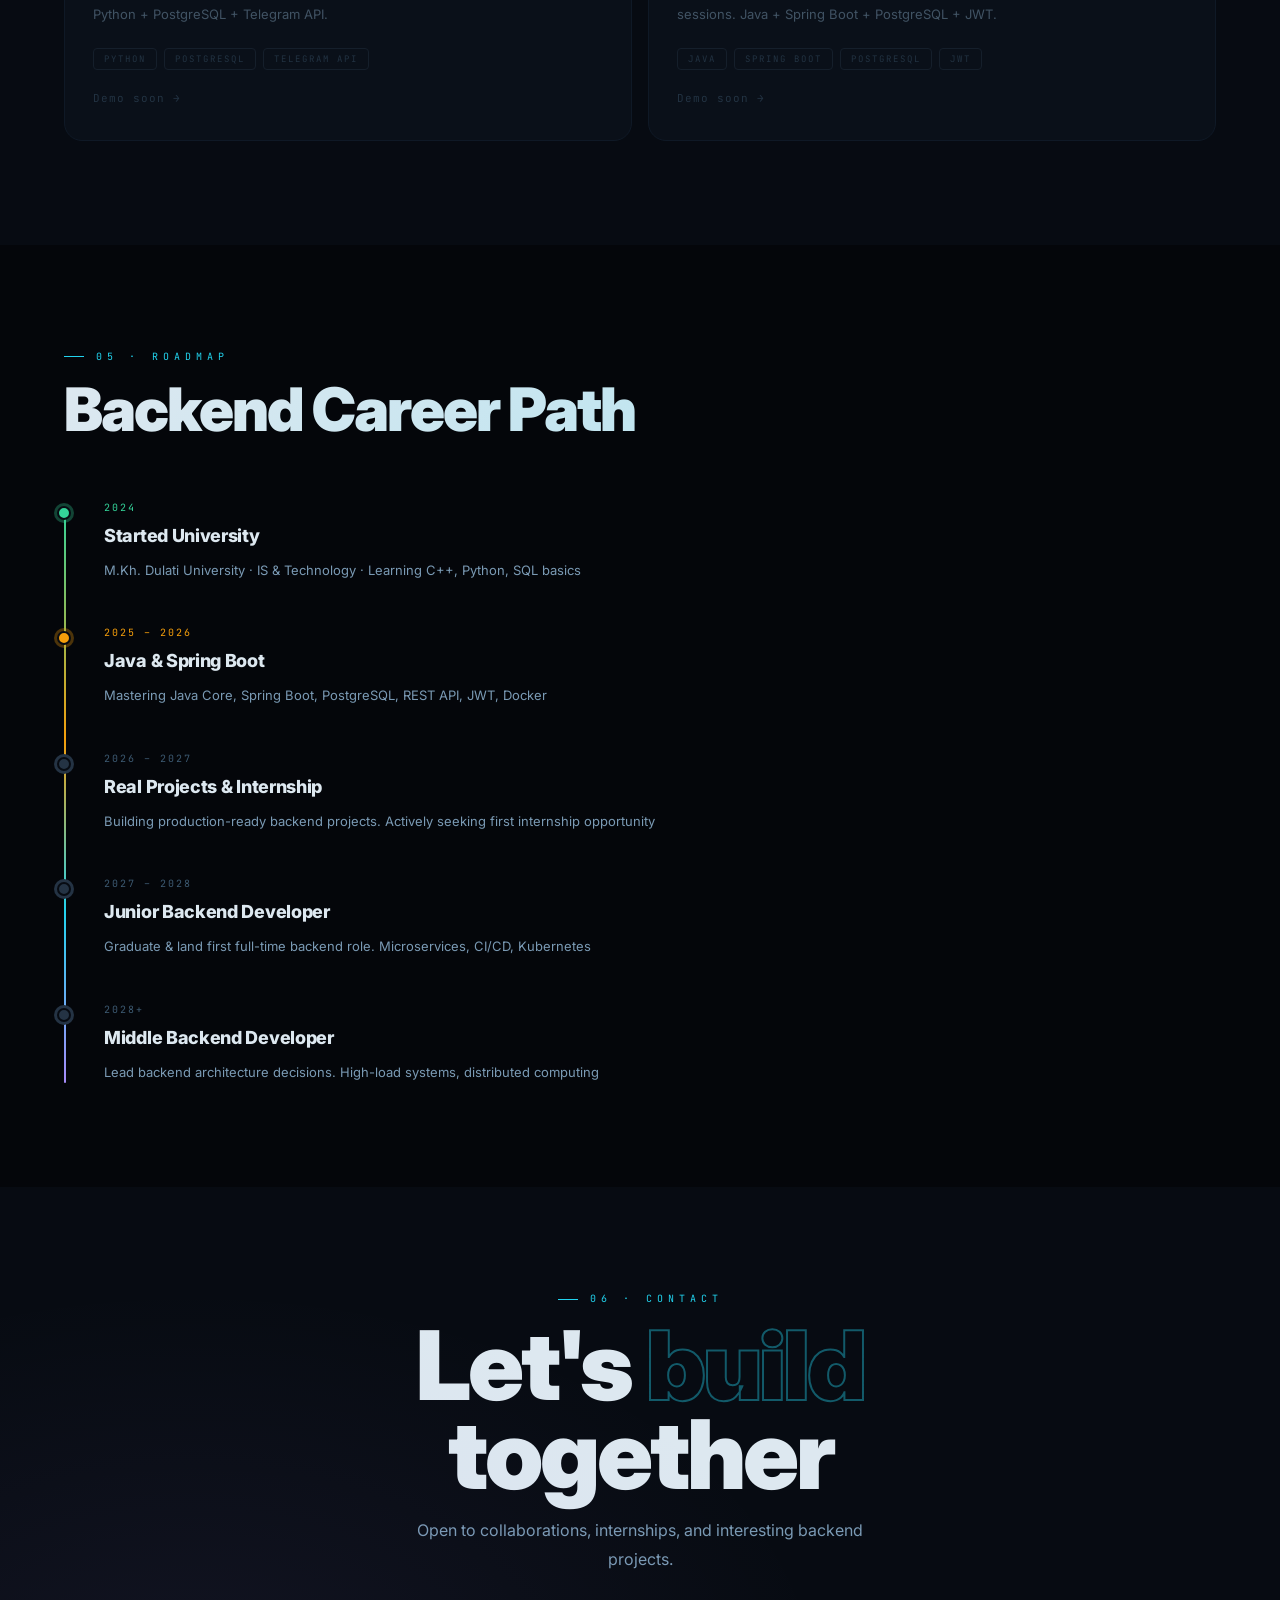
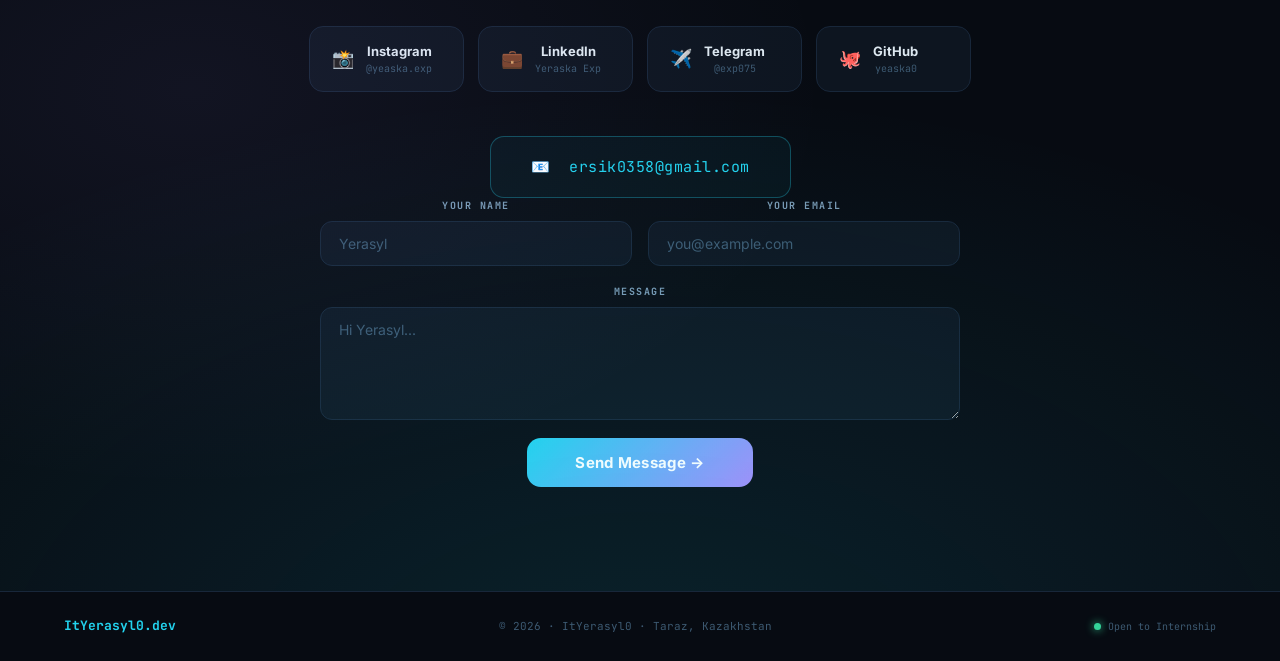
==== commit 6bca0b8f: "feat: roadmap section, contact form, avatar, GitHub card, skill bars, sitemap, robots.txt, CV button" ====
--- a/index.html
+++ b/index.html
@@ -14,6 +14,7 @@
     <link rel="preconnect" href="https://fonts.googleapis.com">
     <link href="https://fonts.googleapis.com/css2?family=JetBrains+Mono:wght@300;400;500;700&family=Inter:wght@300;400;500;600;700;800;900&display=swap" rel="stylesheet">
     <link rel="stylesheet" href="style.css">
+    <script defer src="/_vercel/insights/script.js"></script>
 </head>
 <body>
 
@@ -106,6 +107,7 @@
         <li><a href="#education" data-t="ned">Education</a></li>
         <li><a href="#skills"    data-t="ns">Skills</a></li>
         <li><a href="#projects"  data-t="np">Projects</a></li>
+        <li><a href="#roadmap"   data-t="nrm">Roadmap</a></li>
         <li><a href="#contact"   data-t="nc">Contact</a></li>
     </ul>
     <button class="nbg" id="nbg" aria-label="Menu">
@@ -120,6 +122,7 @@
     <a href="#education" class="nmlink" data-t="ned">Education</a>
     <a href="#skills"    class="nmlink" data-t="ns">Skills</a>
     <a href="#projects"  class="nmlink" data-t="np">Projects</a>
+    <a href="#roadmap"   class="nmlink" data-t="nrm">Roadmap</a>
     <a href="#contact"   class="nmlink" data-t="nc">Contact</a>
 </div>
 
@@ -163,6 +166,7 @@
             <div class="hbtns">
                 <a href="#projects" class="btn btnp"><span data-t="hb1">View My Work</span> →</a>
                 <a href="#contact"  class="btn btno"><span data-t="hb2">Get in Touch</span></a>
+                <a href="./cv.pdf" class="btn btno" download><span data-t="hcv">Download CV</span> ↓</a>
             </div>
 
             <div class="hsocials">
@@ -263,6 +267,15 @@
 
         <!-- Right -->
         <div class="rvr" style="display:flex;flex-direction:column;gap:20px">
+
+            <!-- Avatar -->
+            <div class="av-card">
+                <div class="av-avatar"><span class="av-initials">YB</span></div>
+                <div class="av-name">Yerasyl Berdibek</div>
+                <div class="av-role" data-t="as">Backend Developer</div>
+                <div class="av-loc">📍 Taraz, Kazakhstan 🇰🇿</div>
+            </div>
+
             <div class="statgrid">
                 <div class="sbox">
                     <span class="sn" data-tg="4">0</span>
@@ -325,6 +338,33 @@
                     <span class="stag">DB</span>
                 </div>
             </div>
+
+            <!-- GitHub -->
+            <div class="gh-card">
+                <div class="gh-head">
+                    <span class="gh-ico">🐙</span>
+                    <div>
+                        <div class="gh-nm">yeaska0</div>
+                        <div class="gh-sub">github.com/yeaska0</div>
+                    </div>
+                    <a href="https://github.com/yeaska0" class="plink" target="_blank" rel="noopener">View →</a>
+                </div>
+                <div class="gh-row">
+                    <div class="gh-stat">
+                        <span class="ghsn" data-tg="3">0</span>
+                        <span class="ghsl" data-t="ghrep">Repos</span>
+                    </div>
+                    <div class="gh-stat">
+                        <span class="ghsn">Java</span>
+                        <span class="ghsl" data-t="ghlang">Main Lang</span>
+                    </div>
+                    <div class="gh-stat">
+                        <span class="ghsn active">Active</span>
+                        <span class="ghsl" data-t="ghact">Status</span>
+                    </div>
+                </div>
+            </div>
+
         </div>
     </div>
 </section>
@@ -443,6 +483,34 @@
         <div class="ttile"><div class="tico">💻</div><div class="tnm">IntelliJ</div></div>
         <div class="ttile"><div class="tico">🖥️</div><div class="tnm">iTerm2</div></div>
         <div class="ttile"><div class="tico">🌐</div><div class="tnm">WebStorm</div></div>
+    </div>
+
+    <div class="cert-title rv" style="margin-top:48px" data-t="skprof">Proficiency</div>
+    <div class="skillbars rv">
+        <div class="skbar">
+            <div class="skbar-hd"><span>Java</span><span class="skbar-pct">70%</span></div>
+            <div class="skbar-track"><div class="skbar-fill" style="--w:70%;background:linear-gradient(90deg,var(--a1),var(--a2))"></div></div>
+        </div>
+        <div class="skbar">
+            <div class="skbar-hd"><span>Git</span><span class="skbar-pct">75%</span></div>
+            <div class="skbar-track"><div class="skbar-fill" style="--w:75%;background:linear-gradient(90deg,var(--a2),var(--a1))"></div></div>
+        </div>
+        <div class="skbar">
+            <div class="skbar-hd"><span>SQL</span><span class="skbar-pct">65%</span></div>
+            <div class="skbar-track"><div class="skbar-fill" style="--w:65%;background:linear-gradient(90deg,var(--a3),var(--a1))"></div></div>
+        </div>
+        <div class="skbar">
+            <div class="skbar-hd"><span>Python</span><span class="skbar-pct">55%</span></div>
+            <div class="skbar-track"><div class="skbar-fill" style="--w:55%;background:linear-gradient(90deg,var(--a1),var(--a3))"></div></div>
+        </div>
+        <div class="skbar">
+            <div class="skbar-hd"><span>C++</span><span class="skbar-pct">40%</span></div>
+            <div class="skbar-track"><div class="skbar-fill" style="--w:40%;background:linear-gradient(90deg,var(--a4),var(--a2))"></div></div>
+        </div>
+        <div class="skbar">
+            <div class="skbar-hd"><span>MySQL</span><span class="skbar-pct">60%</span></div>
+            <div class="skbar-track"><div class="skbar-fill" style="--w:60%;background:linear-gradient(90deg,var(--a4),var(--a1))"></div></div>
+        </div>
     </div>
 </section>
 
@@ -532,10 +600,51 @@
 </section>
 
 <!-- ══════════════════════════════════════
-     CONTACT  §05
+     ROADMAP  §05
+══════════════════════════════════════ -->
+<section id="roadmap" class="sec">
+    <div class="eyebrow">05 · <span data-t="nrm">Roadmap</span></div>
+    <div class="sectitle rv" data-t="rmh">Backend Career Path</div>
+
+    <div class="timeline">
+        <div class="titem done">
+            <div class="tdot"></div>
+            <div class="tyr">2024</div>
+            <div class="ttl" data-t="rm1t">Started University</div>
+            <div class="tds" data-t="rm1d">M.Kh. Dulati University · IS & Technology · Learning C++, Python, SQL basics</div>
+        </div>
+        <div class="titem current">
+            <div class="tdot"></div>
+            <div class="tyr">2025 – 2026</div>
+            <div class="ttl" data-t="rm2t">Java & Spring Boot</div>
+            <div class="tds" data-t="rm2d">Mastering Java Core, Spring Boot, PostgreSQL, REST API, JWT, Docker</div>
+        </div>
+        <div class="titem">
+            <div class="tdot"></div>
+            <div class="tyr">2026 – 2027</div>
+            <div class="ttl" data-t="rm3t">Real Projects & Internship</div>
+            <div class="tds" data-t="rm3d">Building production-ready backend projects. Actively seeking first internship opportunity</div>
+        </div>
+        <div class="titem">
+            <div class="tdot"></div>
+            <div class="tyr">2027 – 2028</div>
+            <div class="ttl" data-t="rm4t">Junior Backend Developer</div>
+            <div class="tds" data-t="rm4d">Graduate & land first full-time backend role. Microservices, CI/CD, Kubernetes</div>
+        </div>
+        <div class="titem">
+            <div class="tdot"></div>
+            <div class="tyr">2028+</div>
+            <div class="ttl" data-t="rm5t">Middle Backend Developer</div>
+            <div class="tds" data-t="rm5d">Lead backend architecture decisions. High-load systems, distributed computing</div>
+        </div>
+    </div>
+</section>
+
+<!-- ══════════════════════════════════════
+     CONTACT  §06
 ══════════════════════════════════════ -->
 <section id="contact" class="sec sec-alt">
-    <div class="eyebrow" style="justify-content:center">05 · <span data-t="nc">Contact</span></div>
+    <div class="eyebrow" style="justify-content:center">06 · <span data-t="nc">Contact</span></div>
 
     <div class="ctbig rv">
         <span data-t="ch1">Let's</span><span class="stroke"> build</span><br>
@@ -566,6 +675,28 @@
     <div class="rv">
         <a href="mailto:ersik0358@gmail.com" class="elink">📧 &nbsp;ersik0358@gmail.com</a>
     </div>
+
+    <form class="cform rv" id="cform"
+          action="https://formsubmit.co/ersik0358@gmail.com" method="POST">
+        <input type="hidden" name="_subject" value="Portfolio Contact — ItYerasyl0.dev">
+        <input type="hidden" name="_captcha" value="false">
+        <input type="hidden" name="_next" value="https://portfolio-eight-ashy-538vqpia0p.vercel.app/">
+        <div class="cfinp-row">
+            <div class="cfinp-wrap">
+                <label class="cflabel" data-t="cfn">Your Name</label>
+                <input class="cfinp" type="text" name="name" placeholder="Yerasyl" required>
+            </div>
+            <div class="cfinp-wrap">
+                <label class="cflabel" data-t="cfe">Your Email</label>
+                <input class="cfinp" type="email" name="email" placeholder="you@example.com" required>
+            </div>
+        </div>
+        <div class="cfinp-wrap">
+            <label class="cflabel" data-t="cfm">Message</label>
+            <textarea class="cfinp" name="message" rows="5" placeholder="Hi Yerasyl..." required></textarea>
+        </div>
+        <button type="submit" class="cfbtn"><span data-t="cfs">Send Message</span> →</button>
+    </form>
 </section>
 
 <!-- ── FOOTER ─────────────────────────── -->
--- a/style.css
+++ b/style.css
@@ -881,6 +881,142 @@
 #totop:hover { background: var(--a2); transform: translateY(-3px); }
 
 /* ═══════════════════════════════════════════
+   AVATAR CARD
+═══════════════════════════════════════════ */
+.av-card {
+    background: var(--card); border: 1px solid var(--border);
+    border-radius: 20px; padding: 28px 20px;
+    text-align: center;
+    transition: border-color .3s, box-shadow .3s;
+}
+.av-card:hover {
+    border-color: color-mix(in srgb, var(--a1) 30%, transparent);
+    box-shadow: 0 0 32px color-mix(in srgb, var(--a1) 8%, transparent);
+}
+.av-avatar {
+    width: 88px; height: 88px; border-radius: 50%;
+    margin: 0 auto 16px;
+    background: color-mix(in srgb, var(--a1) 10%, var(--card));
+    border: 2px solid color-mix(in srgb, var(--a1) 30%, transparent);
+    display: flex; align-items: center; justify-content: center;
+    font-family: 'JetBrains Mono', monospace; font-size: 28px; font-weight: 700;
+}
+.av-initials {
+    background: linear-gradient(135deg, var(--a1), var(--a2));
+    -webkit-background-clip: text; -webkit-text-fill-color: transparent;
+    background-clip: text;
+}
+.av-name { font-size: 16px; font-weight: 800; color: var(--text); margin-bottom: 5px; letter-spacing: -.3px; }
+.av-role { font-family: 'JetBrains Mono', monospace; font-size: 10px; color: var(--a1); letter-spacing: 2.5px; text-transform: uppercase; margin-bottom: 10px; }
+.av-loc  { font-size: 12px; color: var(--muted); }
+
+/* ═══════════════════════════════════════════
+   GITHUB CARD
+═══════════════════════════════════════════ */
+.gh-card {
+    background: var(--card); border: 1px solid var(--border);
+    border-radius: 16px; padding: 20px;
+    transition: border-color .3s, box-shadow .3s;
+}
+.gh-card:hover {
+    border-color: color-mix(in srgb, var(--a2) 30%, transparent);
+    box-shadow: 0 0 28px color-mix(in srgb, var(--a2) 7%, transparent);
+}
+.gh-head  { display: flex; align-items: center; gap: 12px; margin-bottom: 16px; }
+.gh-ico   { font-size: 22px; }
+.gh-nm    { font-size: 14px; font-weight: 700; color: var(--text); }
+.gh-sub   { font-family: 'JetBrains Mono', monospace; font-size: 10px; color: var(--muted); }
+.gh-head .plink { margin-left: auto; }
+.gh-row   { display: grid; grid-template-columns: repeat(3,1fr); gap: 1px; background: var(--border); border-radius: 12px; overflow: hidden; }
+.gh-stat  { background: var(--bg2); padding: 14px 8px; text-align: center; }
+.ghsn     { display: block; font-family: 'JetBrains Mono', monospace; font-size: 16px; font-weight: 700; color: var(--a2); line-height: 1.2; }
+.ghsn.active { font-size: 11px; color: var(--a3); }
+.ghsl     { display: block; font-size: 8px; color: var(--muted); letter-spacing: 1.5px; text-transform: uppercase; margin-top: 5px; }
+
+/* ═══════════════════════════════════════════
+   SKILL BARS
+═══════════════════════════════════════════ */
+.skillbars {
+    display: grid; grid-template-columns: 1fr 1fr;
+    gap: 24px 56px; margin-top: 48px;
+}
+.skbar      { display: flex; flex-direction: column; gap: 9px; }
+.skbar-hd   { display: flex; justify-content: space-between; align-items: center; }
+.skbar-hd > span:first-child { font-family: 'JetBrains Mono', monospace; font-size: 13px; font-weight: 600; color: var(--text); }
+.skbar-pct  { font-family: 'JetBrains Mono', monospace; font-size: 11px; color: var(--a1); }
+.skbar-track{ height: 4px; background: var(--border); border-radius: 2px; overflow: hidden; }
+.skbar-fill { height: 100%; width: 0; border-radius: 2px; transition: width 1.4s cubic-bezier(.4,0,.2,1) .2s; }
+.rv.in .skbar-fill { width: var(--w); }
+
+/* ═══════════════════════════════════════════
+   ROADMAP / TIMELINE
+═══════════════════════════════════════════ */
+.timeline {
+    position: relative; padding-left: 40px; max-width: 720px;
+}
+.timeline::before {
+    content: ''; position: absolute; left: 0; top: 10px; bottom: 0;
+    width: 2px; border-radius: 2px;
+    background: linear-gradient(to bottom, var(--a3), var(--a4) 40%, var(--a1) 70%, var(--a2));
+}
+.titem {
+    position: relative; padding-bottom: 44px;
+    opacity: 0; transform: translateX(-20px);
+    transition: opacity .6s, transform .6s;
+}
+.titem.in { opacity: 1; transform: none; }
+.titem:last-child { padding-bottom: 0; }
+.tdot {
+    position: absolute; left: -47px; top: 6px;
+    width: 14px; height: 14px; border-radius: 50%;
+    background: var(--border2);
+    border: 2.5px solid var(--bg1);
+    box-shadow: 0 0 0 3px var(--border2);
+}
+.titem.done .tdot    { background: var(--a3); box-shadow: 0 0 0 3px color-mix(in srgb,var(--a3) 30%,transparent); }
+.titem.current .tdot { background: var(--a4); box-shadow: 0 0 0 3px color-mix(in srgb,var(--a4) 30%,transparent); animation: pulse 2s infinite; }
+.tyr { font-family: 'JetBrains Mono', monospace; font-size: 10px; letter-spacing: 2px; text-transform: uppercase; margin-bottom: 6px; color: var(--muted); }
+.titem.done .tyr    { color: var(--a3); }
+.titem.current .tyr { color: var(--a4); }
+.ttl { font-size: 18px; font-weight: 800; color: var(--text); margin-bottom: 8px; letter-spacing: -.3px; }
+.tds { font-size: 13px; color: var(--text2); line-height: 1.75; }
+
+/* ═══════════════════════════════════════════
+   CONTACT FORM
+═══════════════════════════════════════════ */
+.cform {
+    max-width: 640px; margin: 0 auto;
+    display: flex; flex-direction: column; gap: 18px;
+}
+.cfinp-row  { display: grid; grid-template-columns: 1fr 1fr; gap: 16px; }
+.cfinp-wrap { display: flex; flex-direction: column; gap: 7px; }
+.cflabel {
+    font-family: 'JetBrains Mono', monospace;
+    font-size: 10px; font-weight: 700;
+    color: var(--text2); letter-spacing: 1.5px; text-transform: uppercase;
+}
+.cfinp {
+    width: 100%; padding: 13px 18px;
+    background: var(--card); border: 1.5px solid var(--border);
+    border-radius: 12px; color: var(--text);
+    font-family: 'Inter', sans-serif; font-size: 14px;
+    transition: border-color .2s, box-shadow .2s;
+    resize: vertical;
+}
+.cfinp:focus     { outline: none; border-color: var(--a1); box-shadow: 0 0 0 3px var(--glow); }
+.cfinp::placeholder { color: var(--muted); }
+.cfbtn {
+    align-self: center; padding: 15px 48px;
+    background: linear-gradient(135deg, var(--a1), var(--a2));
+    color: #fff; font-size: 15px; font-weight: 700;
+    font-family: 'Inter', sans-serif;
+    border: none; border-radius: 14px; cursor: pointer;
+    transition: transform .2s, box-shadow .2s; letter-spacing: .3px;
+}
+.cfbtn:hover     { transform: translateY(-2px); box-shadow: 0 12px 32px var(--glow); }
+.cfbtn:disabled  { opacity: .65; cursor: not-allowed; transform: none; box-shadow: none; }
+
+/* ═══════════════════════════════════════════
    RESPONSIVE
 ═══════════════════════════════════════════ */
 @media (max-width: 1100px) {
@@ -912,8 +1048,12 @@
 }
 
 @media (max-width: 600px) {
-    .stack-grid { grid-template-columns: 1fr; }
-    .statgrid   { grid-template-columns: 1fr 1fr; }
+    .stack-grid  { grid-template-columns: 1fr; }
+    .statgrid    { grid-template-columns: 1fr 1fr; }
+    .skillbars   { grid-template-columns: 1fr; gap: 20px; }
+    .cfinp-row   { grid-template-columns: 1fr; }
+    .timeline    { padding-left: 28px; }
+    .tdot        { left: -34px; }
 }
 
 @media (max-width: 400px) {
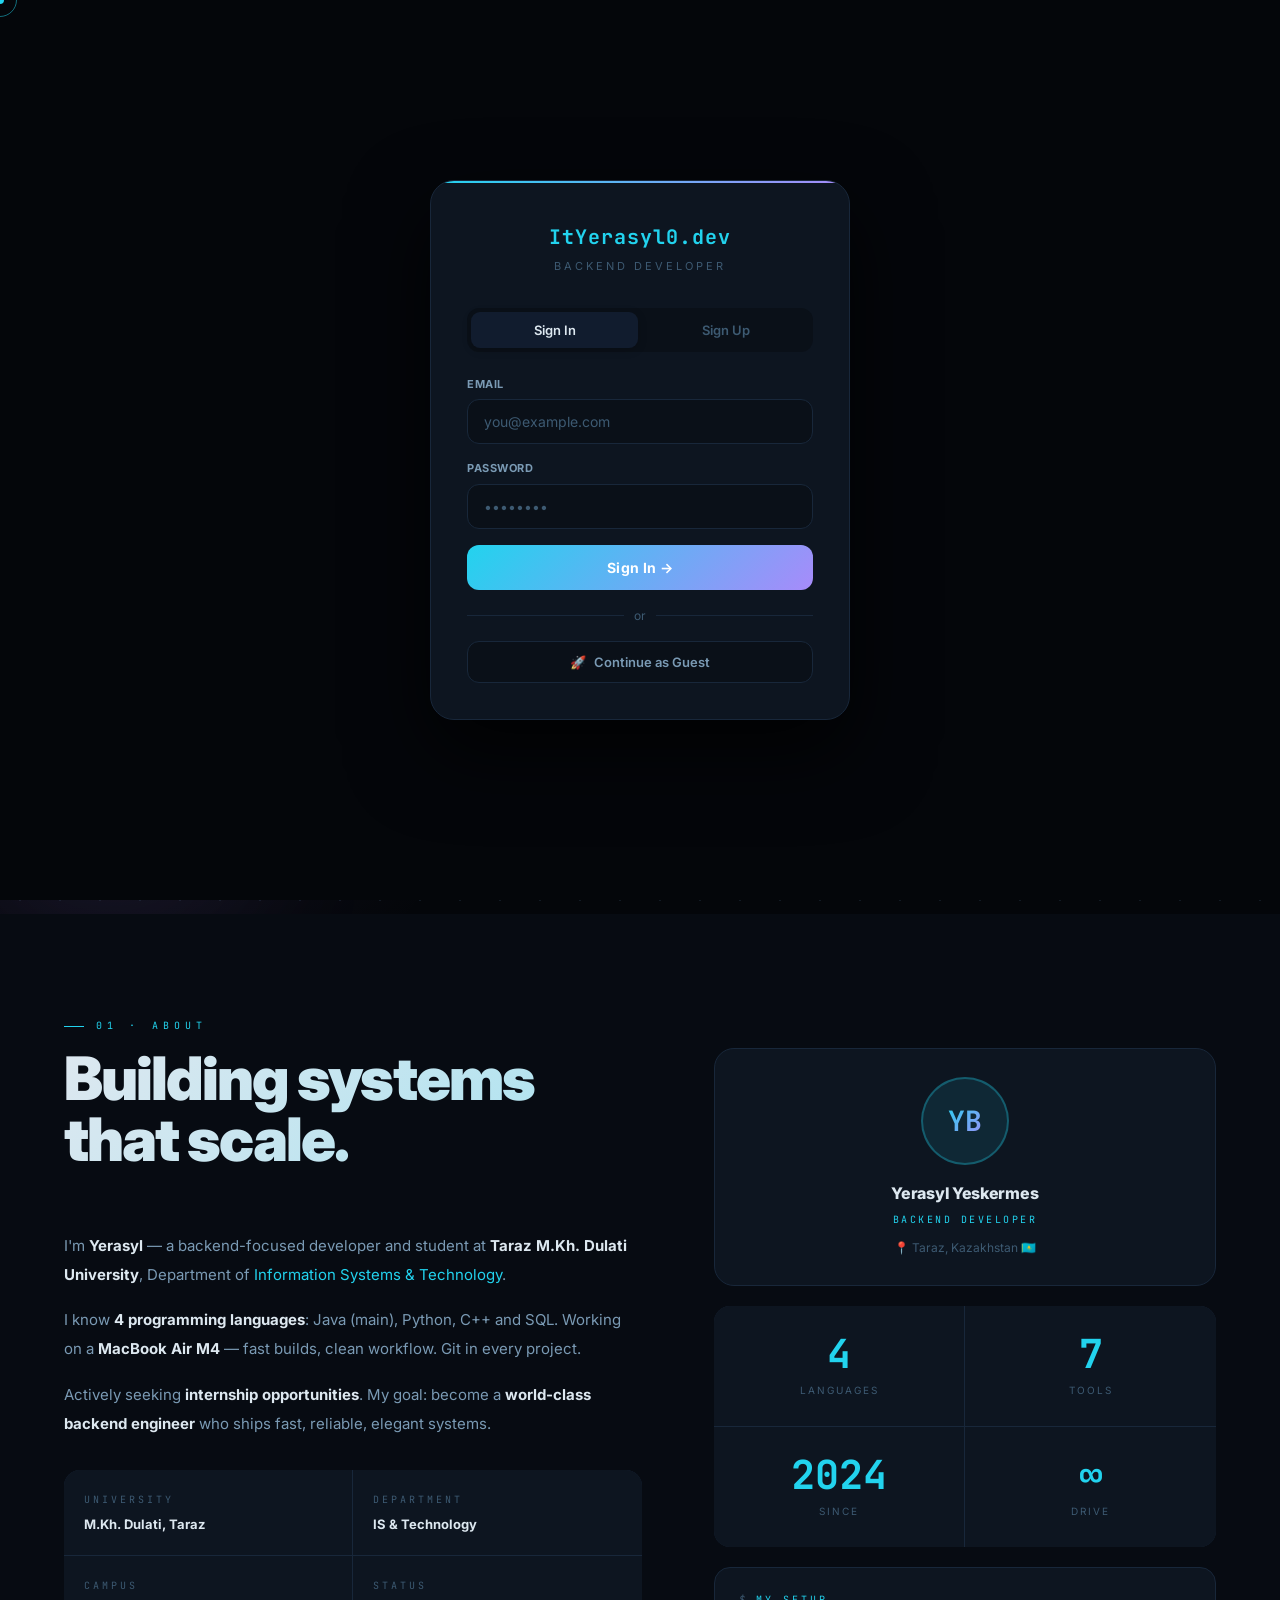
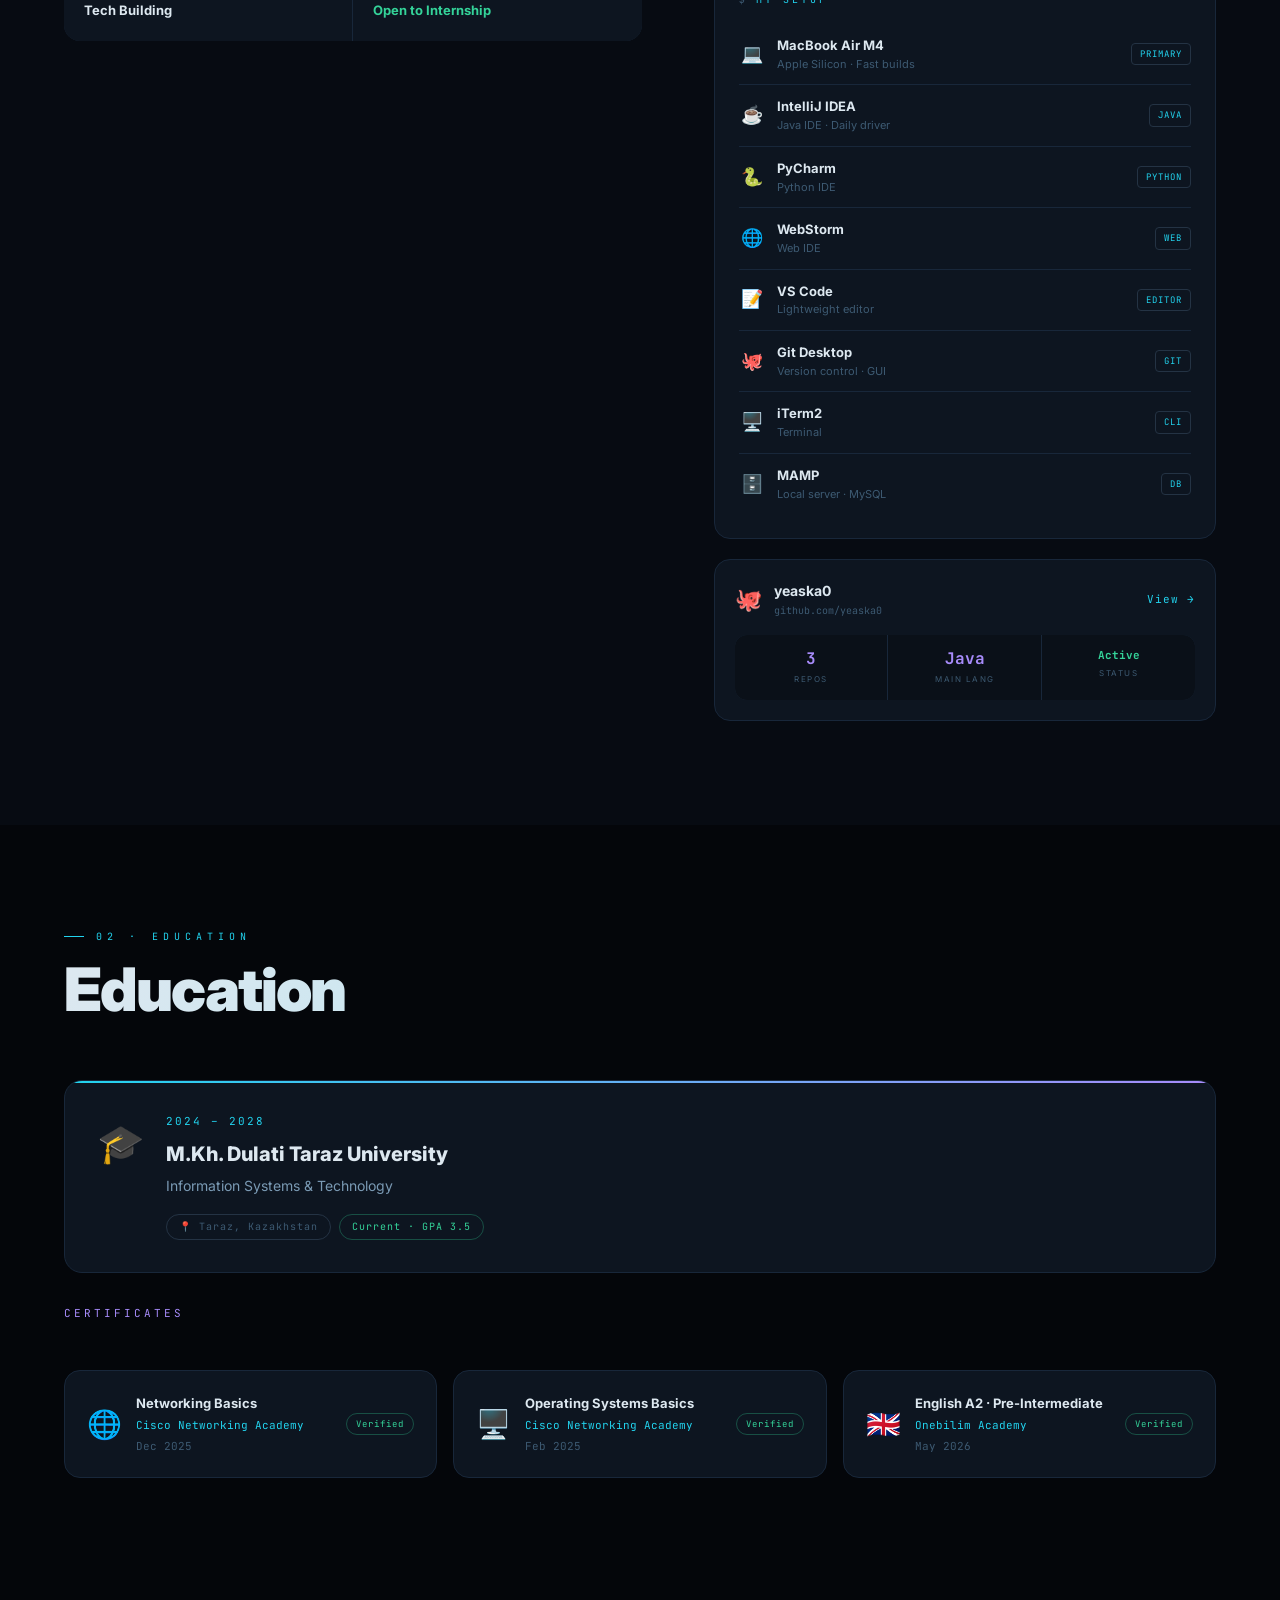
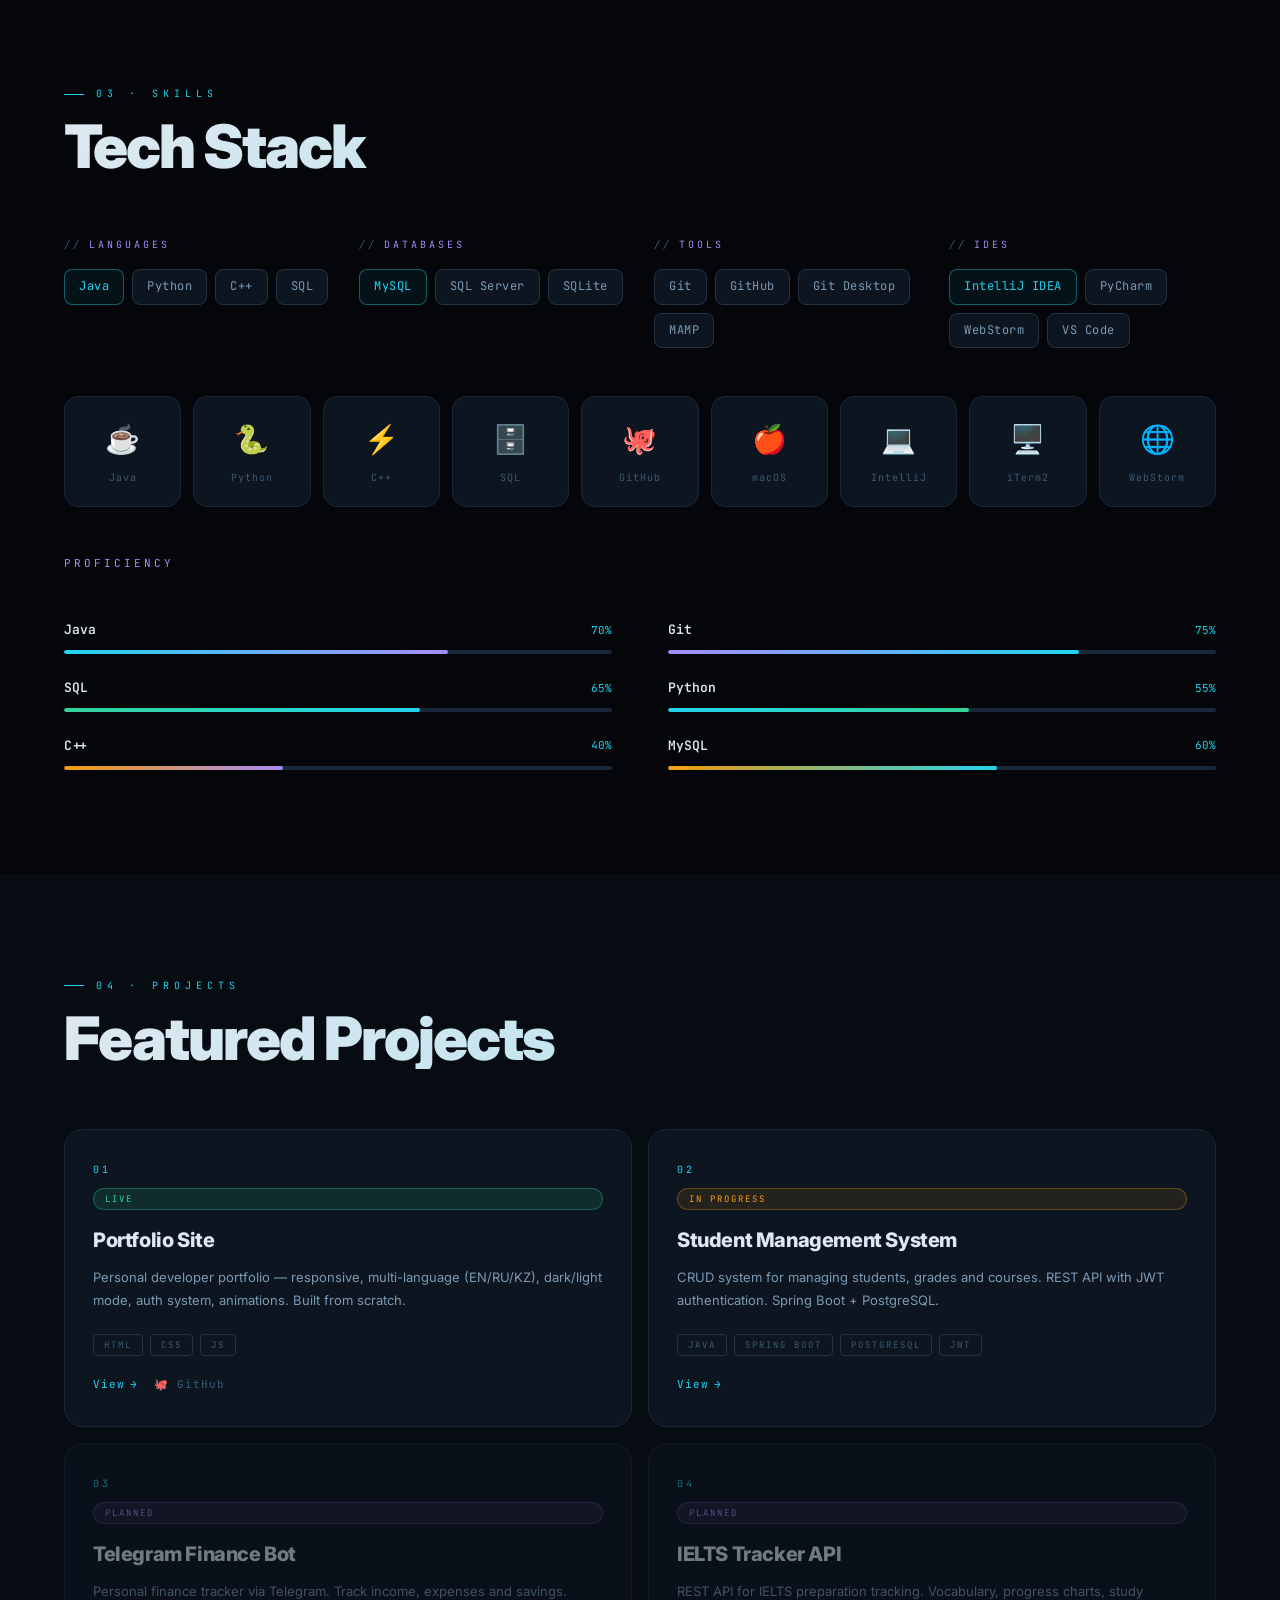
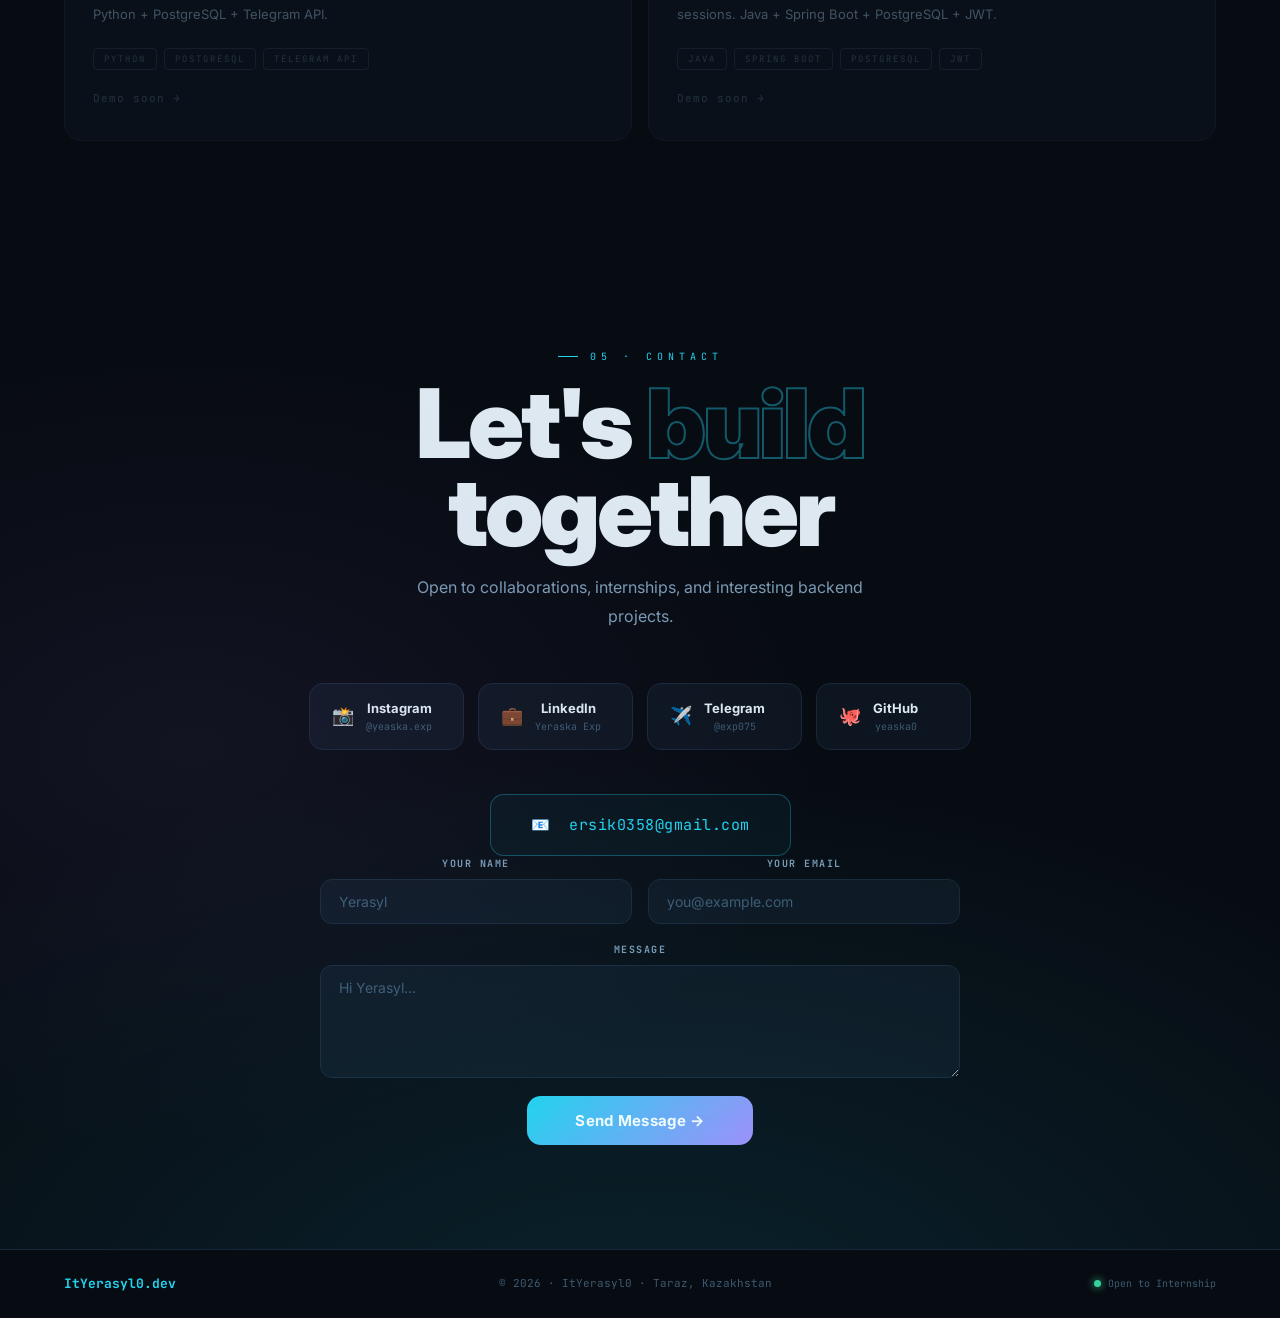
==== commit 9d0b3011: "fix: remove roadmap, name Yeskermes, grammar fixes RU/KZ" ====
--- a/index.html
+++ b/index.html
@@ -107,7 +107,6 @@
         <li><a href="#education" data-t="ned">Education</a></li>
         <li><a href="#skills"    data-t="ns">Skills</a></li>
         <li><a href="#projects"  data-t="np">Projects</a></li>
-        <li><a href="#roadmap"   data-t="nrm">Roadmap</a></li>
         <li><a href="#contact"   data-t="nc">Contact</a></li>
     </ul>
     <button class="nbg" id="nbg" aria-label="Menu">
@@ -122,7 +121,6 @@
     <a href="#education" class="nmlink" data-t="ned">Education</a>
     <a href="#skills"    class="nmlink" data-t="ns">Skills</a>
     <a href="#projects"  class="nmlink" data-t="np">Projects</a>
-    <a href="#roadmap"   class="nmlink" data-t="nrm">Roadmap</a>
     <a href="#contact"   class="nmlink" data-t="nc">Contact</a>
 </div>
 
@@ -271,7 +269,7 @@
             <!-- Avatar -->
             <div class="av-card">
                 <div class="av-avatar"><span class="av-initials">YB</span></div>
-                <div class="av-name">Yerasyl Berdibek</div>
+                <div class="av-name">Yerasyl Yeskermes</div>
                 <div class="av-role" data-t="as">Backend Developer</div>
                 <div class="av-loc">📍 Taraz, Kazakhstan 🇰🇿</div>
             </div>
@@ -600,51 +598,10 @@
 </section>
 
 <!-- ══════════════════════════════════════
-     ROADMAP  §05
-══════════════════════════════════════ -->
-<section id="roadmap" class="sec">
-    <div class="eyebrow">05 · <span data-t="nrm">Roadmap</span></div>
-    <div class="sectitle rv" data-t="rmh">Backend Career Path</div>
-
-    <div class="timeline">
-        <div class="titem done">
-            <div class="tdot"></div>
-            <div class="tyr">2024</div>
-            <div class="ttl" data-t="rm1t">Started University</div>
-            <div class="tds" data-t="rm1d">M.Kh. Dulati University · IS & Technology · Learning C++, Python, SQL basics</div>
-        </div>
-        <div class="titem current">
-            <div class="tdot"></div>
-            <div class="tyr">2025 – 2026</div>
-            <div class="ttl" data-t="rm2t">Java & Spring Boot</div>
-            <div class="tds" data-t="rm2d">Mastering Java Core, Spring Boot, PostgreSQL, REST API, JWT, Docker</div>
-        </div>
-        <div class="titem">
-            <div class="tdot"></div>
-            <div class="tyr">2026 – 2027</div>
-            <div class="ttl" data-t="rm3t">Real Projects & Internship</div>
-            <div class="tds" data-t="rm3d">Building production-ready backend projects. Actively seeking first internship opportunity</div>
-        </div>
-        <div class="titem">
-            <div class="tdot"></div>
-            <div class="tyr">2027 – 2028</div>
-            <div class="ttl" data-t="rm4t">Junior Backend Developer</div>
-            <div class="tds" data-t="rm4d">Graduate & land first full-time backend role. Microservices, CI/CD, Kubernetes</div>
-        </div>
-        <div class="titem">
-            <div class="tdot"></div>
-            <div class="tyr">2028+</div>
-            <div class="ttl" data-t="rm5t">Middle Backend Developer</div>
-            <div class="tds" data-t="rm5d">Lead backend architecture decisions. High-load systems, distributed computing</div>
-        </div>
-    </div>
-</section>
-
-<!-- ══════════════════════════════════════
-     CONTACT  §06
+     CONTACT  §05
 ══════════════════════════════════════ -->
 <section id="contact" class="sec sec-alt">
-    <div class="eyebrow" style="justify-content:center">06 · <span data-t="nc">Contact</span></div>
+    <div class="eyebrow" style="justify-content:center">05 · <span data-t="nc">Contact</span></div>
 
     <div class="ctbig rv">
         <span data-t="ch1">Let's</span><span class="stroke"> build</span><br>
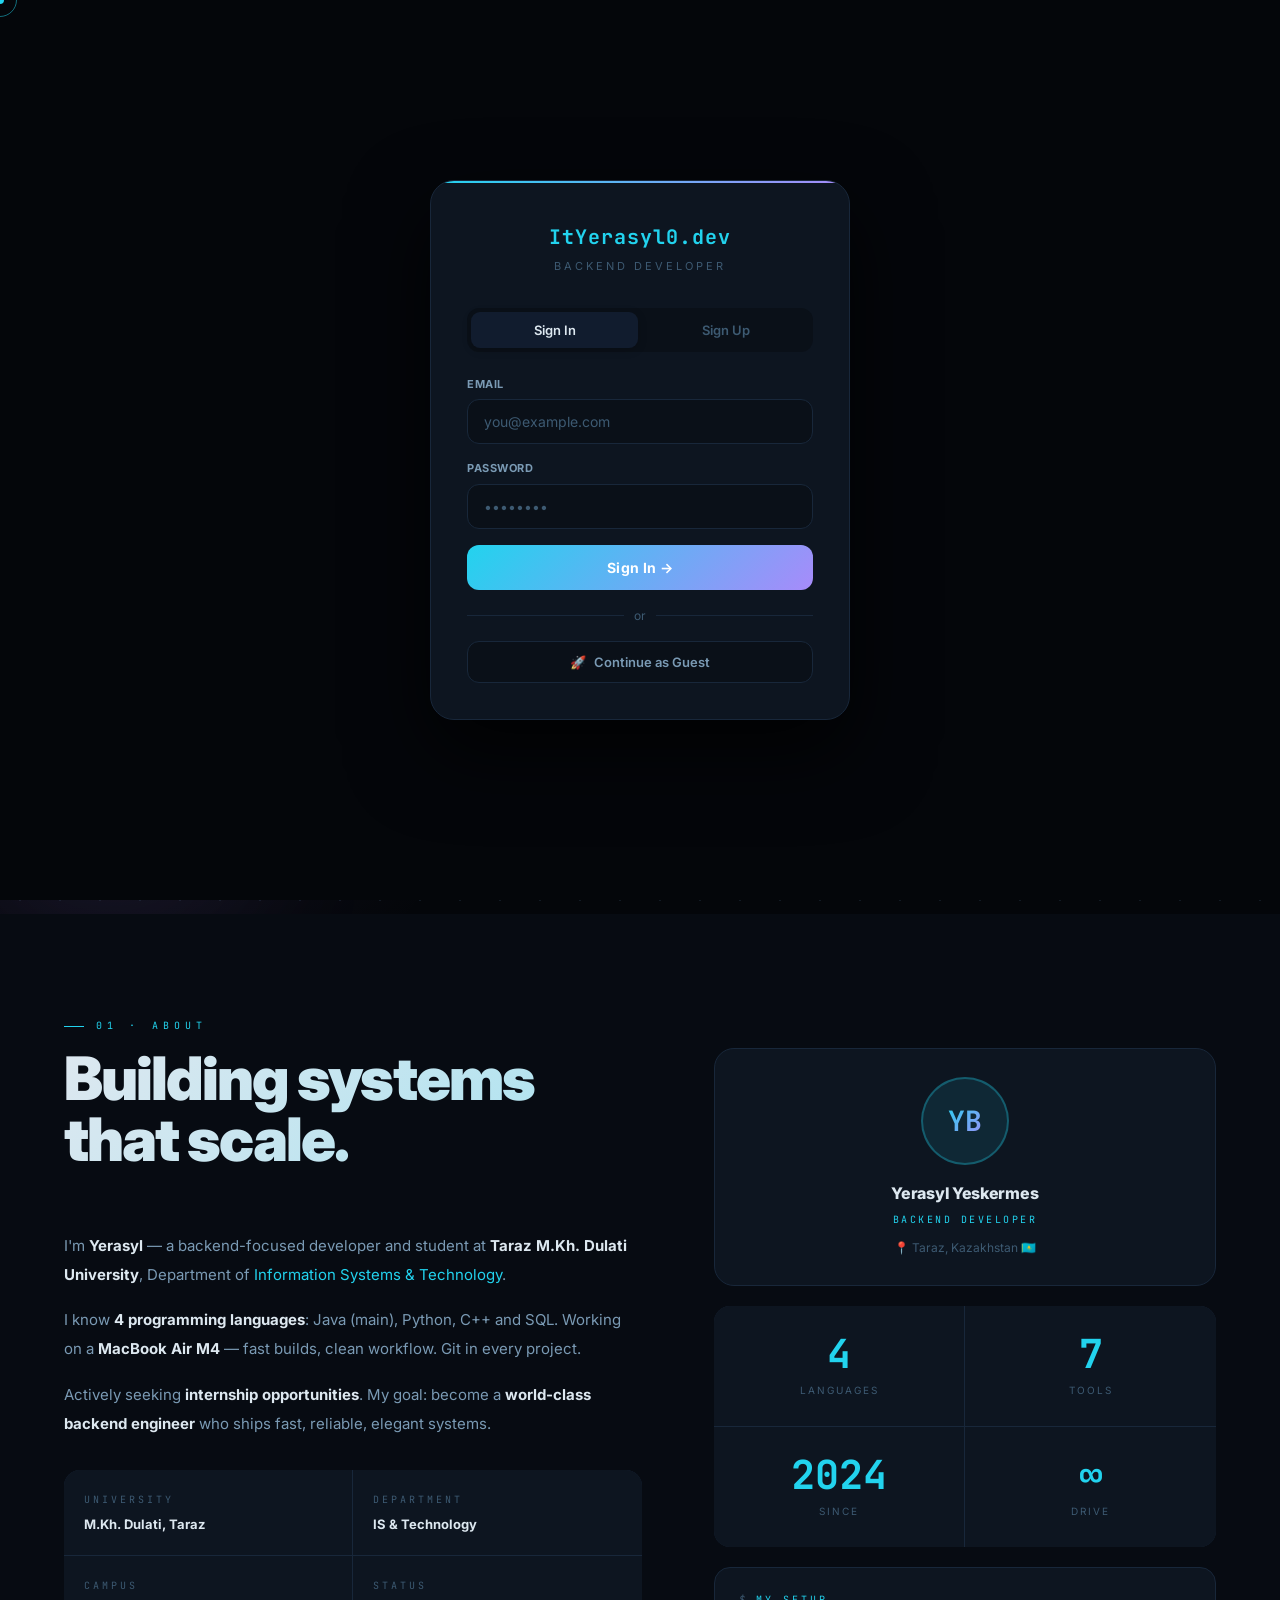
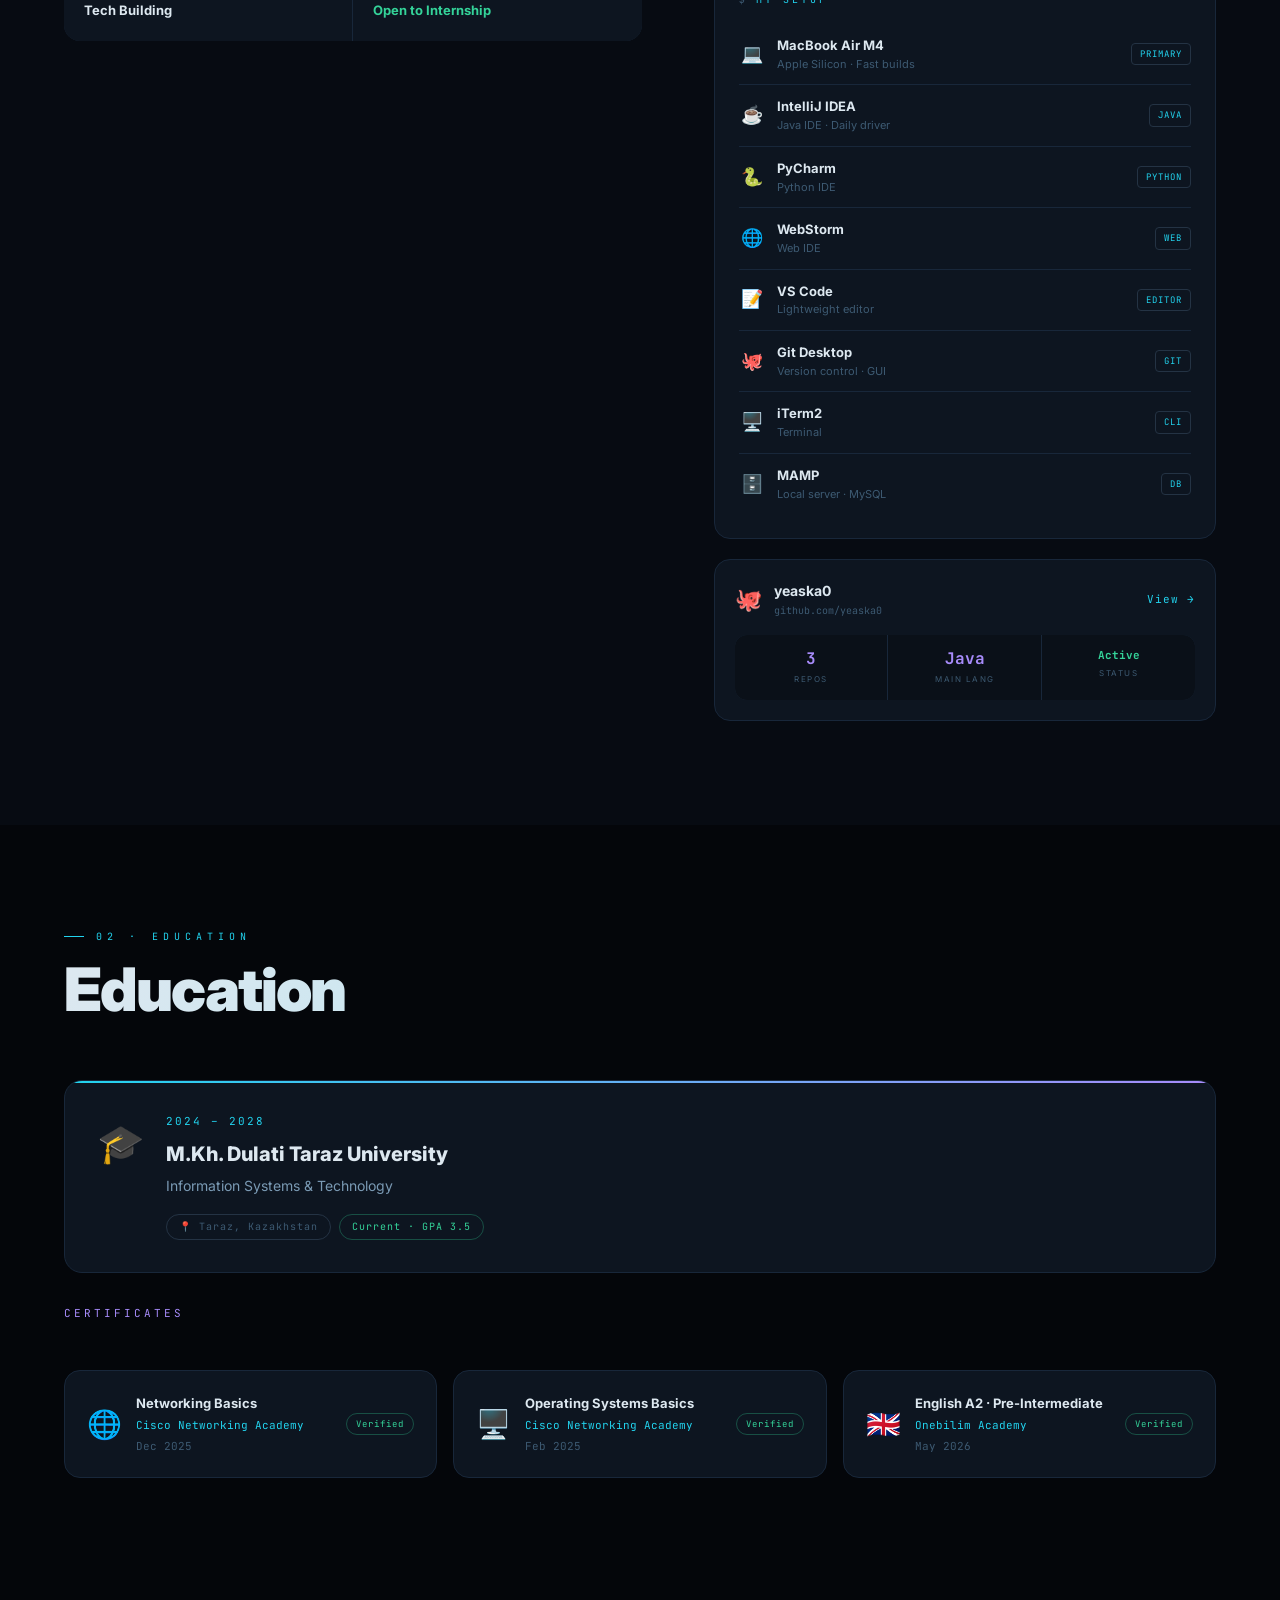
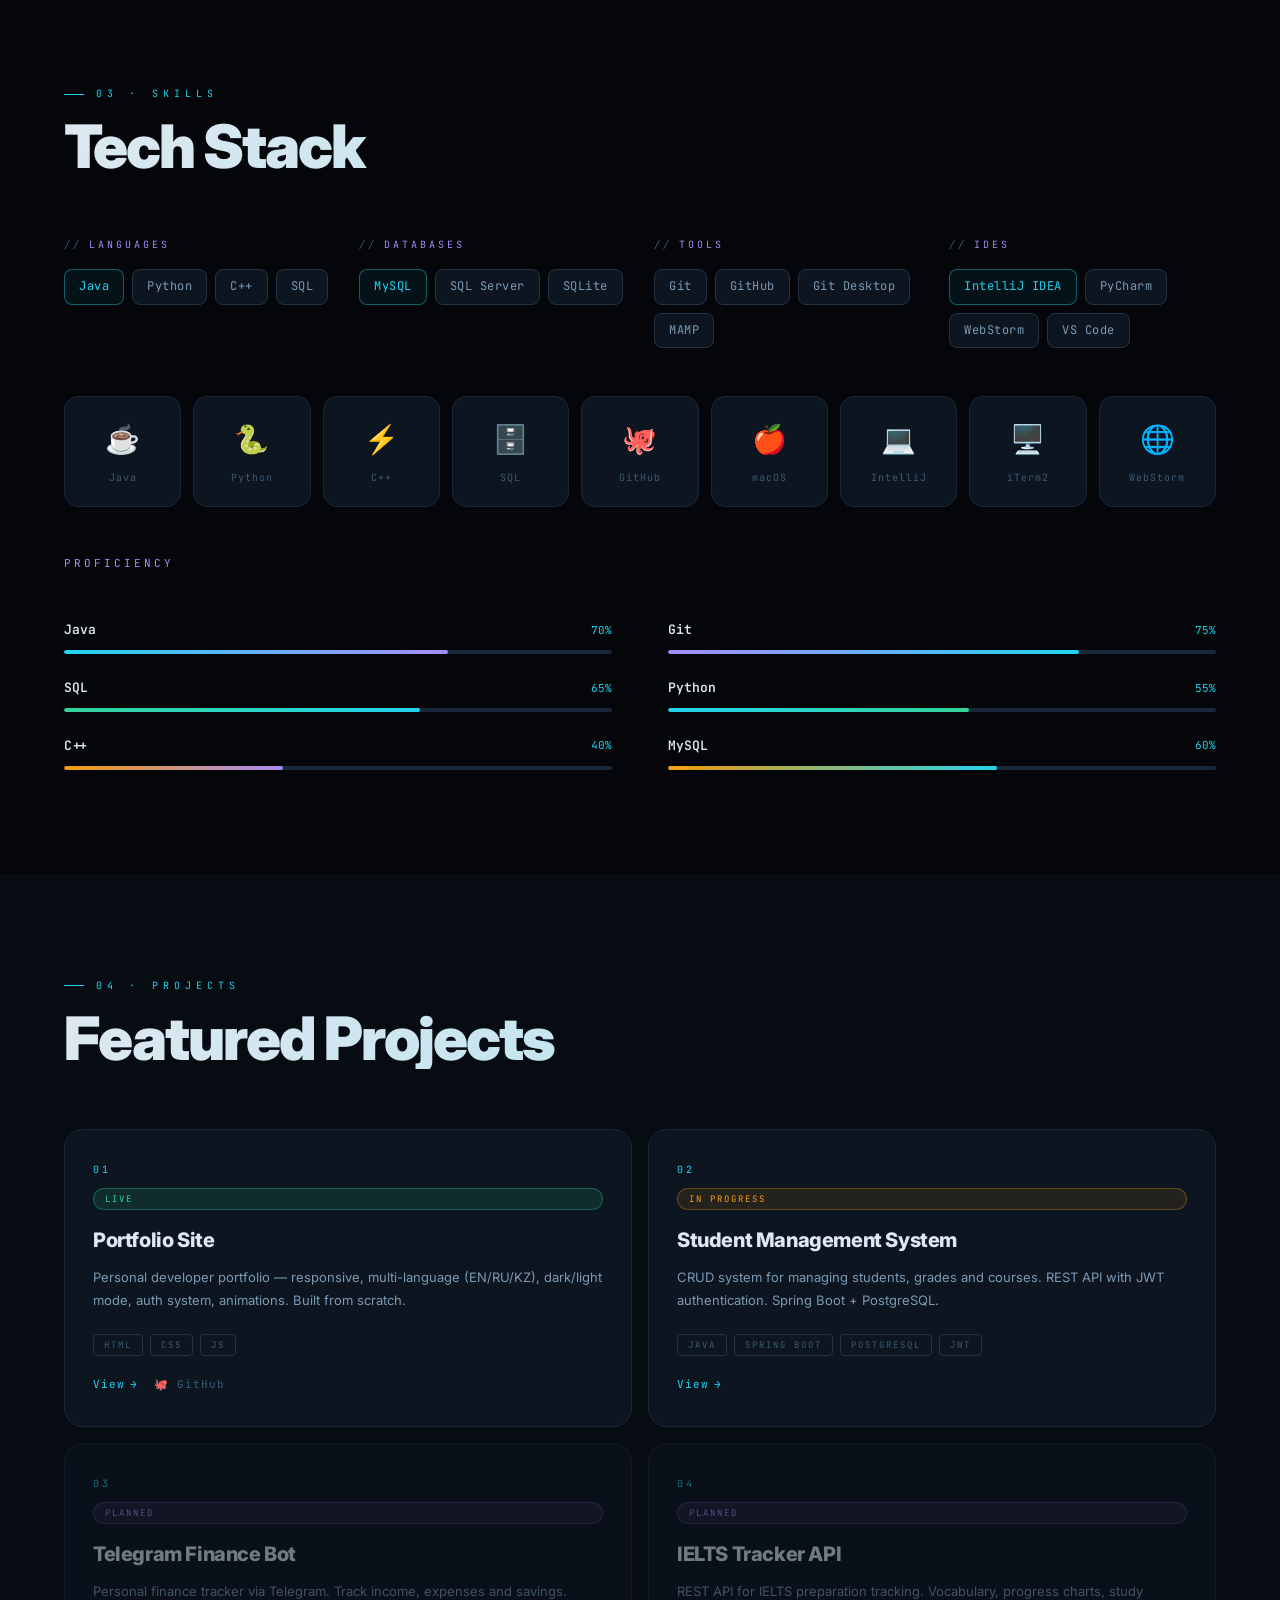
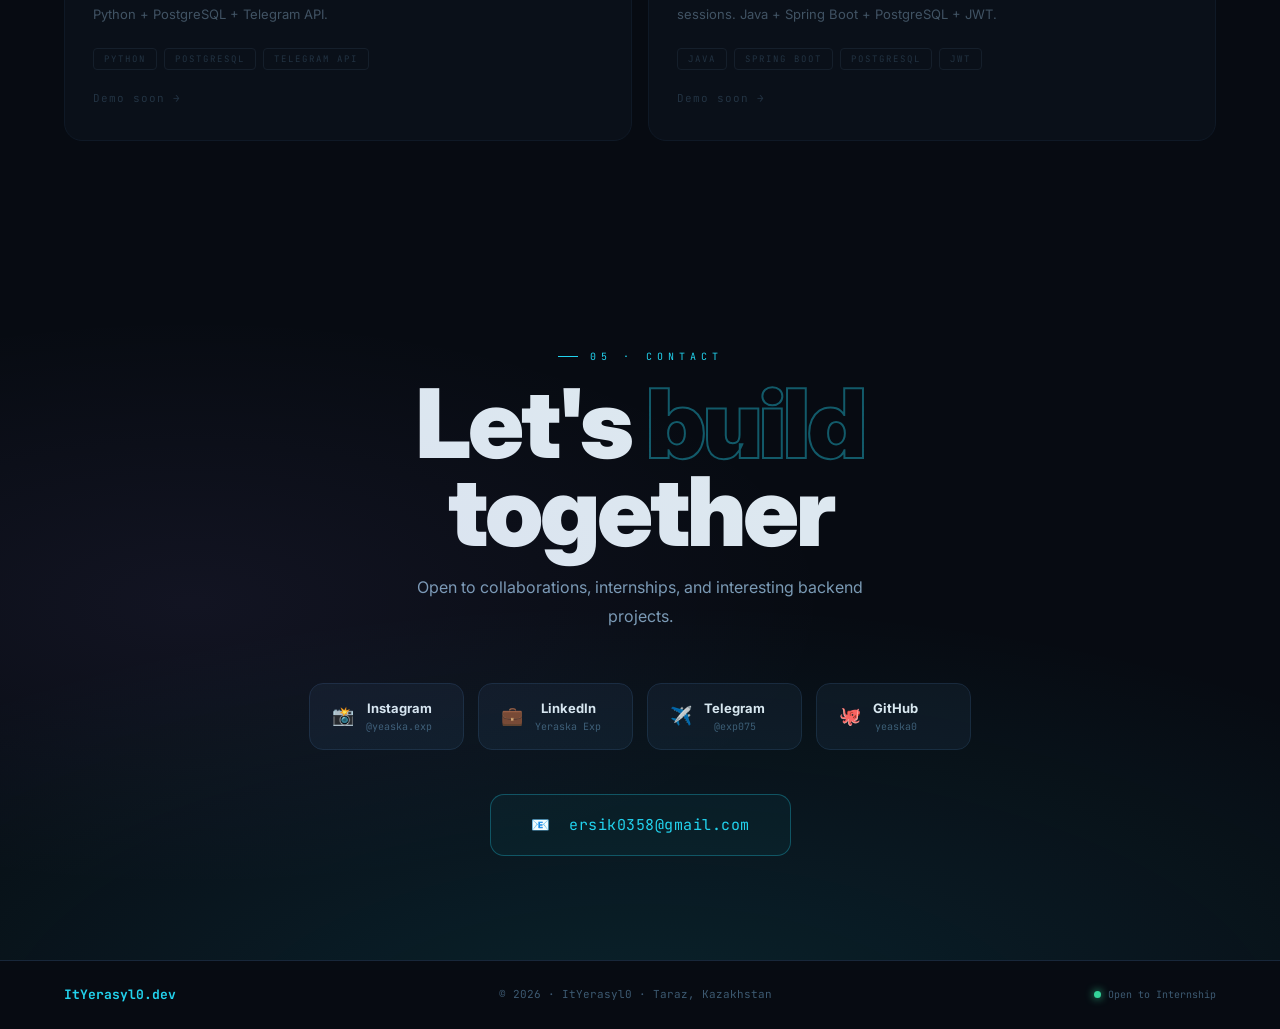
==== commit aee47cf5: "fix: remove contact form" ====
--- a/index.html
+++ b/index.html
@@ -633,27 +633,6 @@
         <a href="mailto:ersik0358@gmail.com" class="elink">📧 &nbsp;ersik0358@gmail.com</a>
     </div>
 
-    <form class="cform rv" id="cform"
-          action="https://formsubmit.co/ersik0358@gmail.com" method="POST">
-        <input type="hidden" name="_subject" value="Portfolio Contact — ItYerasyl0.dev">
-        <input type="hidden" name="_captcha" value="false">
-        <input type="hidden" name="_next" value="https://portfolio-eight-ashy-538vqpia0p.vercel.app/">
-        <div class="cfinp-row">
-            <div class="cfinp-wrap">
-                <label class="cflabel" data-t="cfn">Your Name</label>
-                <input class="cfinp" type="text" name="name" placeholder="Yerasyl" required>
-            </div>
-            <div class="cfinp-wrap">
-                <label class="cflabel" data-t="cfe">Your Email</label>
-                <input class="cfinp" type="email" name="email" placeholder="you@example.com" required>
-            </div>
-        </div>
-        <div class="cfinp-wrap">
-            <label class="cflabel" data-t="cfm">Message</label>
-            <textarea class="cfinp" name="message" rows="5" placeholder="Hi Yerasyl..." required></textarea>
-        </div>
-        <button type="submit" class="cfbtn"><span data-t="cfs">Send Message</span> →</button>
-    </form>
 </section>
 
 <!-- ── FOOTER ─────────────────────────── -->
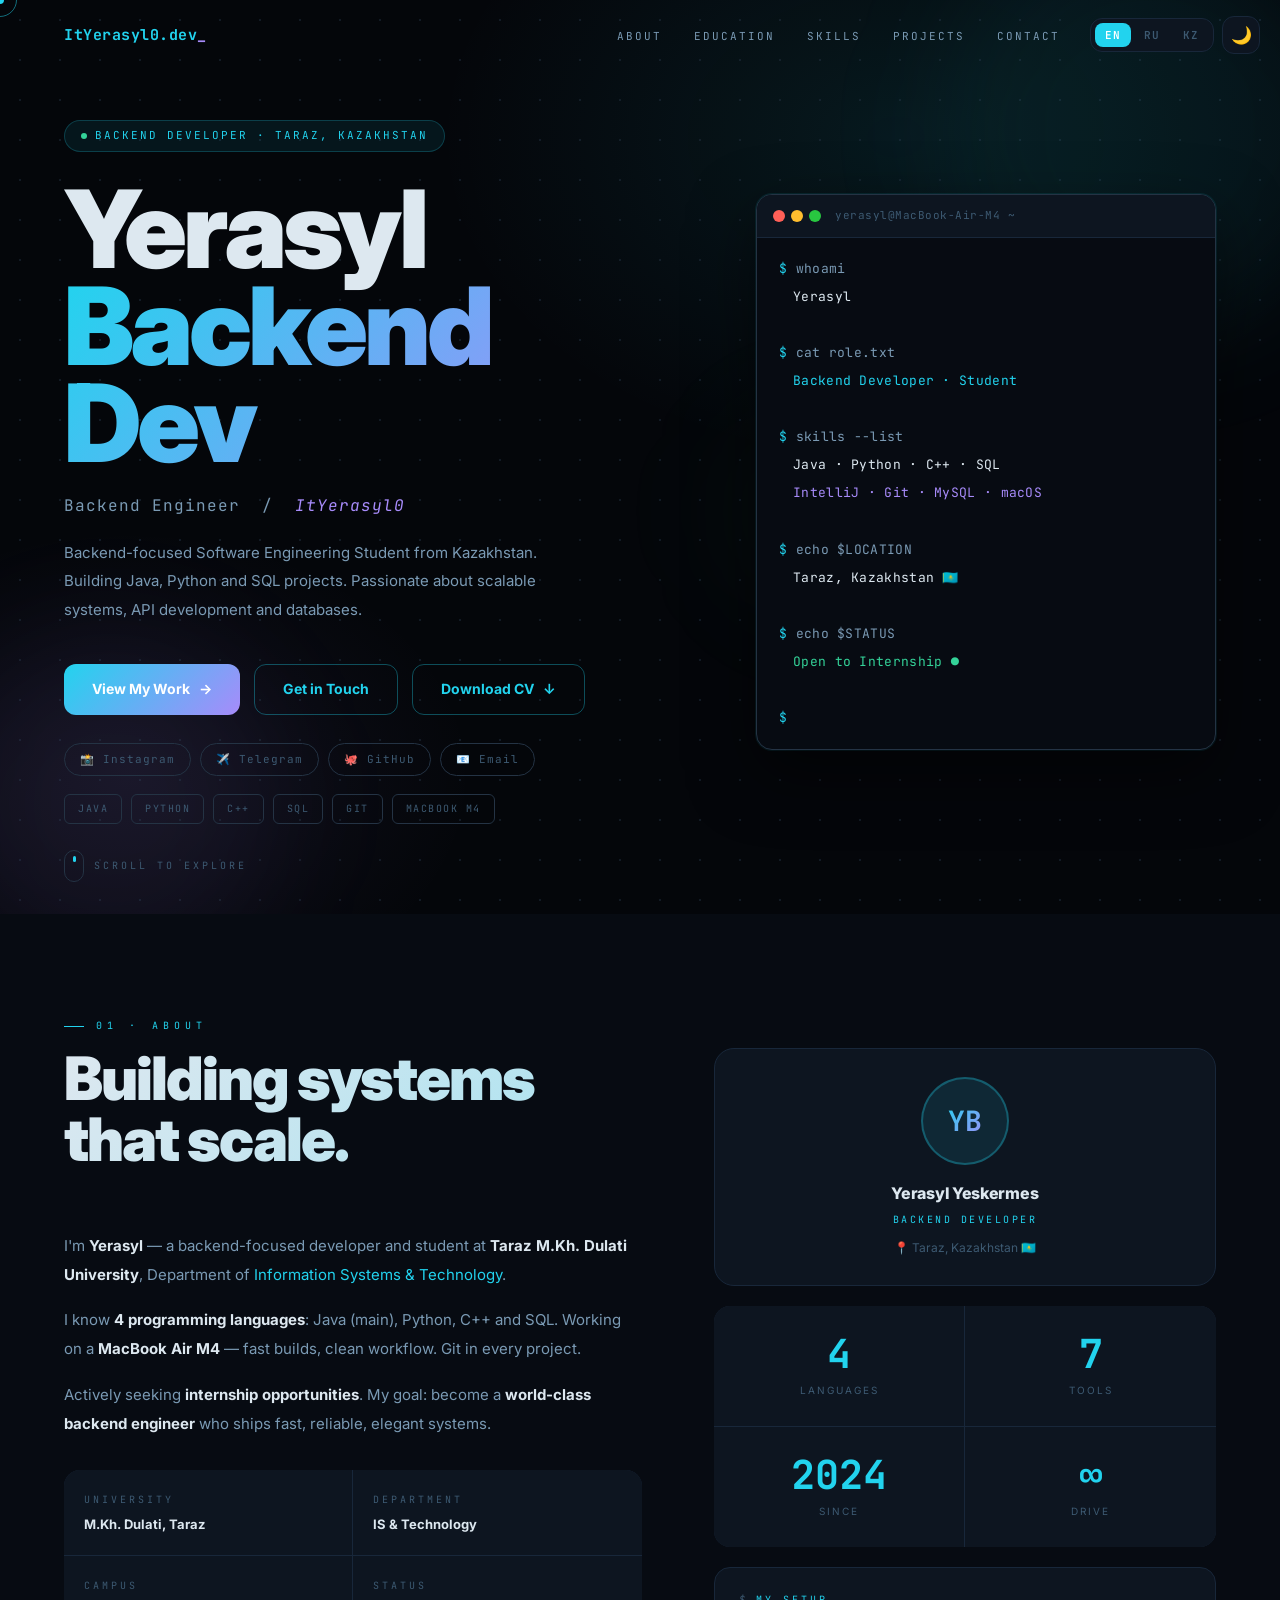
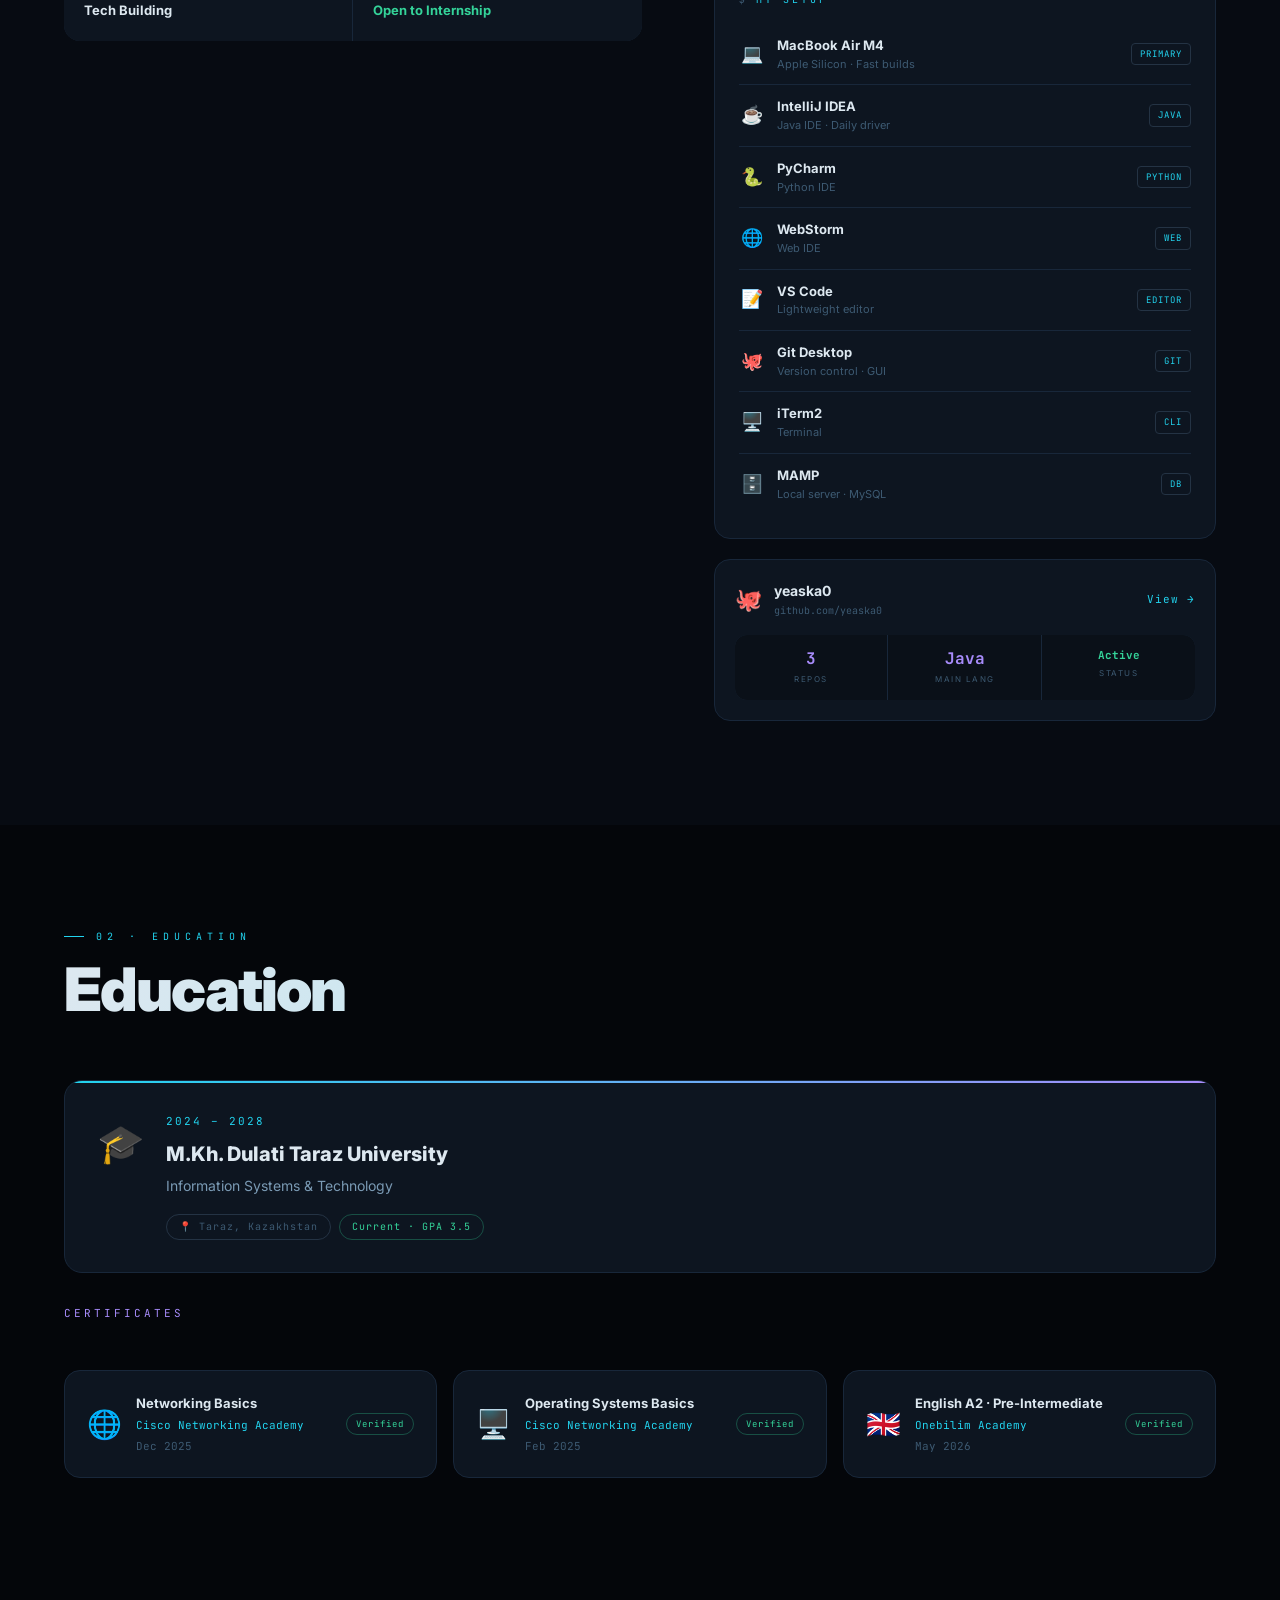
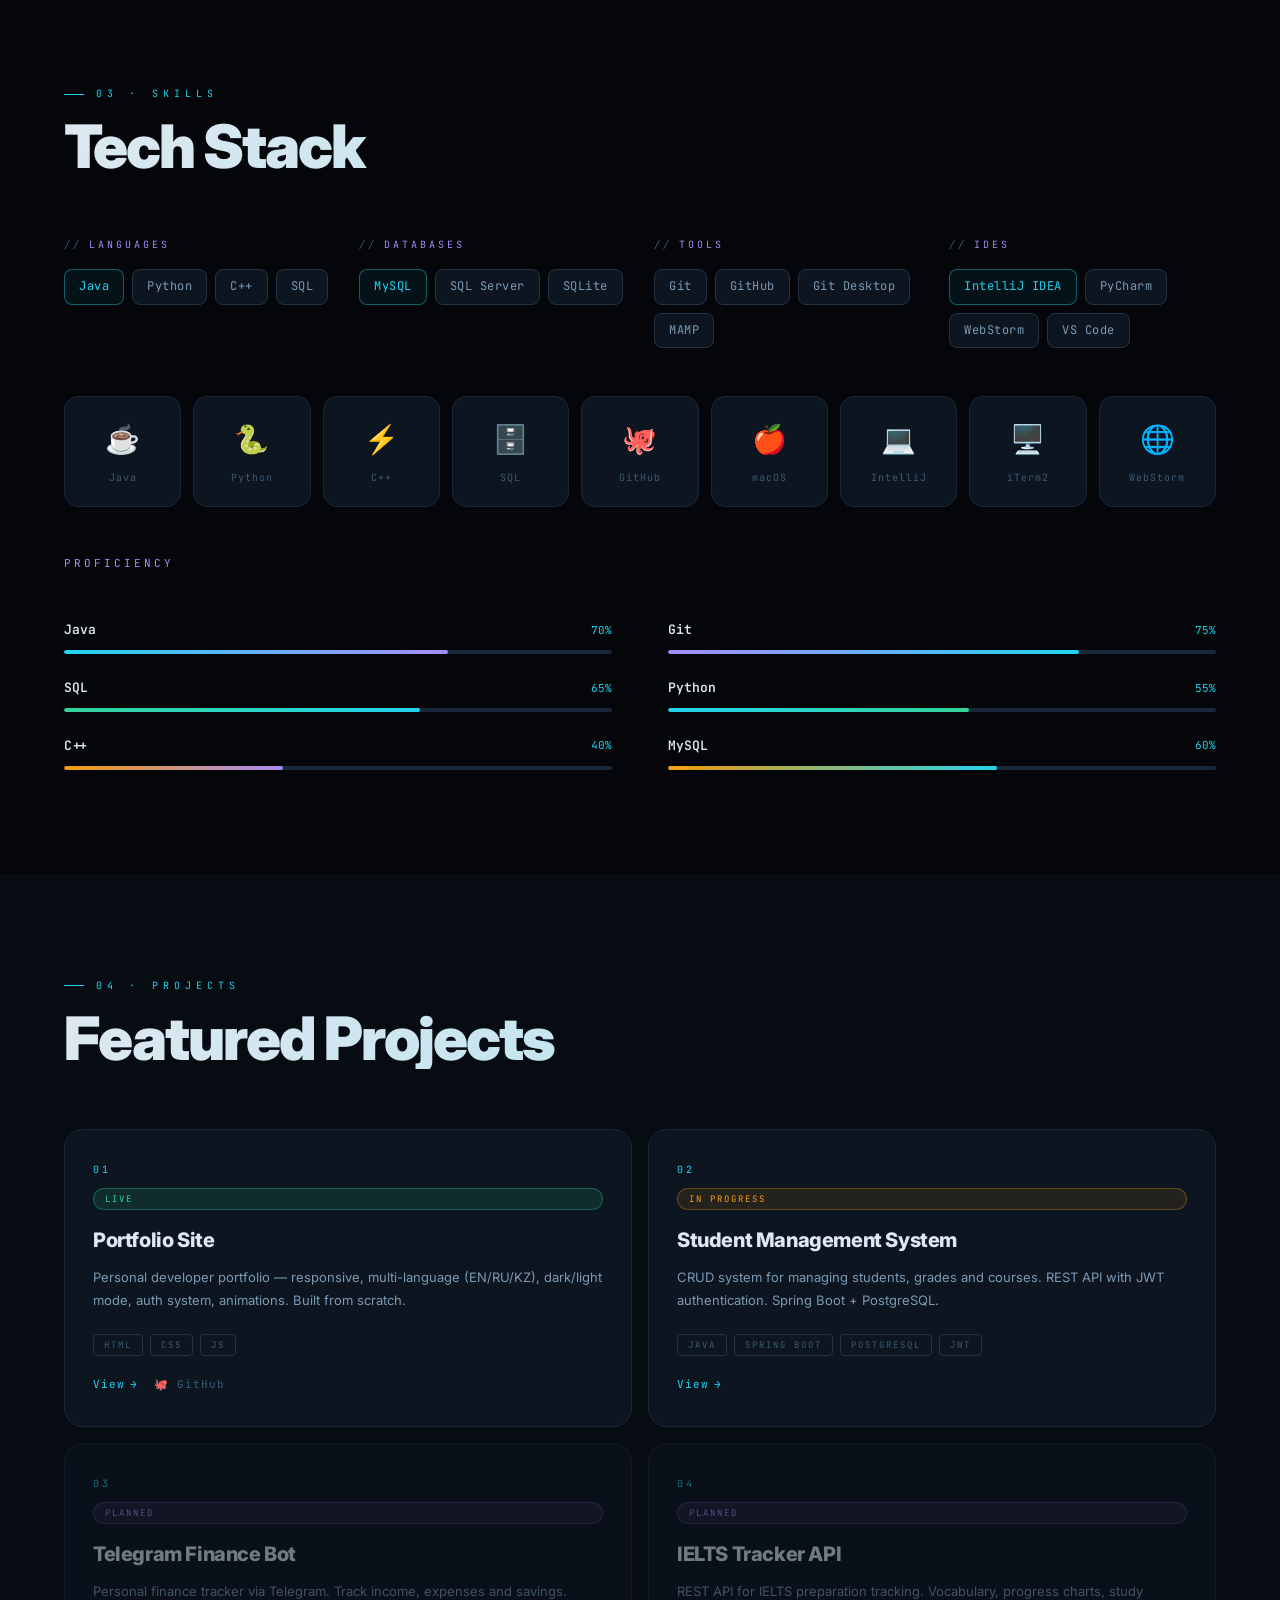
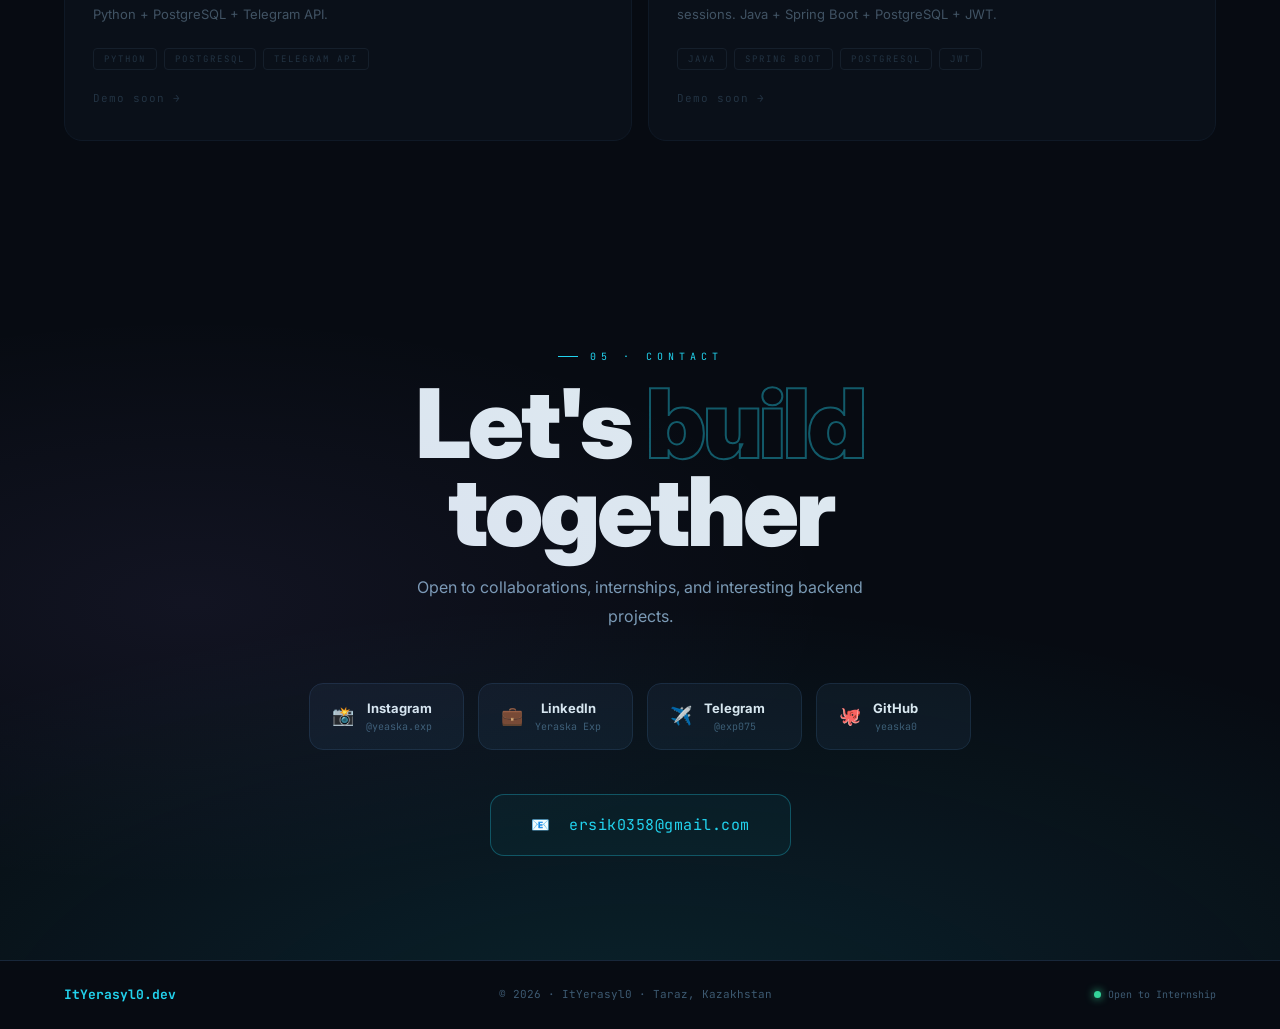
==== commit fdd48ffe: "fix: remove auth overlay completely" ====
--- a/index.html
+++ b/index.html
@@ -30,64 +30,6 @@
     </div>
 </div>
 
-<!-- ── AUTH ─────────────────────────────── -->
-<div id="auth">
-    <div class="acard">
-        <div class="alogo">
-            <div class="alogo-text">ItYerasyl0.dev</div>
-            <div class="alogo-sub" data-t="as">Backend Developer</div>
-        </div>
-
-        <div class="atabs">
-            <button class="atab on" id="tli" onclick="stab('li')" data-t="tli">Sign In</button>
-            <button class="atab"    id="trg" onclick="stab('rg')" data-t="trg">Sign Up</button>
-        </div>
-
-        <!-- Sign In -->
-        <div id="fli">
-            <div class="aform">
-                <div class="aerr" id="eli"></div>
-                <div>
-                    <label class="alabel" data-t="le">Email</label>
-                    <input class="ainp" type="email" id="lie" placeholder="you@example.com">
-                </div>
-                <div>
-                    <label class="alabel" data-t="lp">Password</label>
-                    <input class="ainp" type="password" id="lip" placeholder="••••••••">
-                </div>
-                <button class="abtn" onclick="doLi()" data-t="bli">Sign In →</button>
-                <div class="adiv" data-t="or">or</div>
-                <button class="agbtn" onclick="guest()">
-                    <span>🚀</span><span data-t="bg">Continue as Guest</span>
-                </button>
-            </div>
-        </div>
-
-        <!-- Sign Up -->
-        <div id="frg" style="display:none">
-            <div class="aform">
-                <div class="aerr" id="erg"></div>
-                <div>
-                    <label class="alabel" data-t="ln">Name</label>
-                    <input class="ainp" type="text" id="rna" placeholder="Your name">
-                </div>
-                <div>
-                    <label class="alabel" data-t="le">Email</label>
-                    <input class="ainp" type="email" id="rem" placeholder="you@example.com">
-                </div>
-                <div>
-                    <label class="alabel" data-t="lp">Password</label>
-                    <input class="ainp" type="password" id="rpa" placeholder="min 6 chars">
-                </div>
-                <button class="abtn" onclick="doRg()" data-t="brg">Create Account →</button>
-                <div class="adiv" data-t="or">or</div>
-                <button class="agbtn" onclick="guest()">
-                    <span>🚀</span><span data-t="bg">Continue as Guest</span>
-                </button>
-            </div>
-        </div>
-    </div>
-</div>
 
 <!-- ── TOPBAR ────────────────────────────── -->
 <div id="topbar">
--- a/style.css
+++ b/style.css
@@ -114,97 +114,6 @@
 .loader-fill { height: 100%; width: 0; background: linear-gradient(90deg, var(--a1), var(--a2)); border-radius: 2px; animation: load 1.8s cubic-bezier(.4,0,.2,1) forwards; }
 @keyframes load { to { width: 100%; } }
 
-/* ═══════════════════════════════════════════
-   AUTH OVERLAY
-═══════════════════════════════════════════ */
-#auth {
-    position: fixed; inset: 0; z-index: 7000;
-    display: flex; align-items: center; justify-content: center;
-    padding: 16px;
-    background: var(--bg);
-    transition: opacity .55s, transform .55s;
-}
-#auth.out { opacity: 0; transform: scale(1.03); pointer-events: none; }
-
-.acard {
-    width: 100%; max-width: 420px;
-    background: var(--card);
-    border: 1px solid var(--border);
-    border-radius: 24px;
-    padding: 40px 36px 36px;
-    box-shadow: var(--shadow);
-    animation: slideUp .6s cubic-bezier(.34,1.56,.64,1) both;
-    position: relative; overflow: hidden;
-}
-.acard::before {
-    content: '';
-    position: absolute; top: 0; left: 0; right: 0; height: 2px;
-    background: linear-gradient(90deg, var(--a1), var(--a2), var(--a1));
-    background-size: 200% auto;
-    animation: shimmer 3s linear infinite;
-}
-@keyframes slideUp {
-    from { opacity: 0; transform: translateY(40px) scale(.97); }
-    to   { opacity: 1; transform: none; }
-}
-@keyframes shimmer { to { background-position: 200% center; } }
-
-.alogo         { text-align: center; margin-bottom: 32px; }
-.alogo-text    { font-family: 'JetBrains Mono', monospace; font-size: 20px; font-weight: 700; color: var(--a1); letter-spacing: 1px; }
-.alogo-sub     { font-size: 11px; color: var(--muted); letter-spacing: 3px; text-transform: uppercase; margin-top: 5px; }
-
-.atabs {
-    display: grid; grid-template-columns: 1fr 1fr;
-    background: var(--bg2); border-radius: 12px;
-    padding: 4px; gap: 4px; margin-bottom: 24px;
-}
-.atab {
-    padding: 10px; text-align: center;
-    font-size: 13px; font-weight: 600; color: var(--muted);
-    border-radius: 9px; transition: all .25s;
-}
-.atab.on { background: var(--card2); color: var(--text); box-shadow: 0 2px 10px rgba(0,0,0,.18); }
-
-.aform        { display: flex; flex-direction: column; gap: 16px; }
-.aerr {
-    background: rgba(248,113,113,.1);
-    border: 1px solid rgba(248,113,113,.3);
-    border-radius: 10px; padding: 10px 14px;
-    font-size: 13px; color: #f87171; display: none;
-}
-.aerr.show { display: block; }
-
-.alabel { display: block; font-size: 11px; font-weight: 700; color: var(--text2); letter-spacing: .5px; text-transform: uppercase; margin-bottom: 6px; }
-.ainp {
-    width: 100%; padding: 13px 16px;
-    background: var(--bg2); border: 1.5px solid var(--border);
-    border-radius: 12px; color: var(--text); font-size: 14px;
-    transition: border-color .2s, box-shadow .2s;
-}
-.ainp:focus  { border-color: var(--a1); box-shadow: 0 0 0 3px var(--glow); }
-.ainp::placeholder { color: var(--muted); }
-
-.abtn {
-    width: 100%; padding: 14px;
-    background: linear-gradient(135deg, var(--a1), var(--a2));
-    color: #fff; font-size: 14px; font-weight: 700;
-    border-radius: 12px; transition: transform .2s, box-shadow .2s;
-    letter-spacing: .3px;
-}
-.abtn:hover { transform: translateY(-2px); box-shadow: 0 10px 28px var(--glow); }
-
-.adiv { display: flex; align-items: center; gap: 10px; font-size: 12px; color: var(--muted); }
-.adiv::before, .adiv::after { content: ''; flex: 1; height: 1px; background: var(--border); }
-
-.agbtn {
-    width: 100%; padding: 12px;
-    background: var(--bg2); border: 1.5px solid var(--border);
-    color: var(--text2); font-size: 13px; font-weight: 600;
-    border-radius: 12px; display: flex; align-items: center;
-    justify-content: center; gap: 8px;
-    transition: border-color .2s, color .2s, transform .2s;
-}
-.agbtn:hover { border-color: var(--a1); color: var(--a1); transform: translateY(-1px); }
 
 /* ═══════════════════════════════════════════
    TOPBAR (lang + theme)
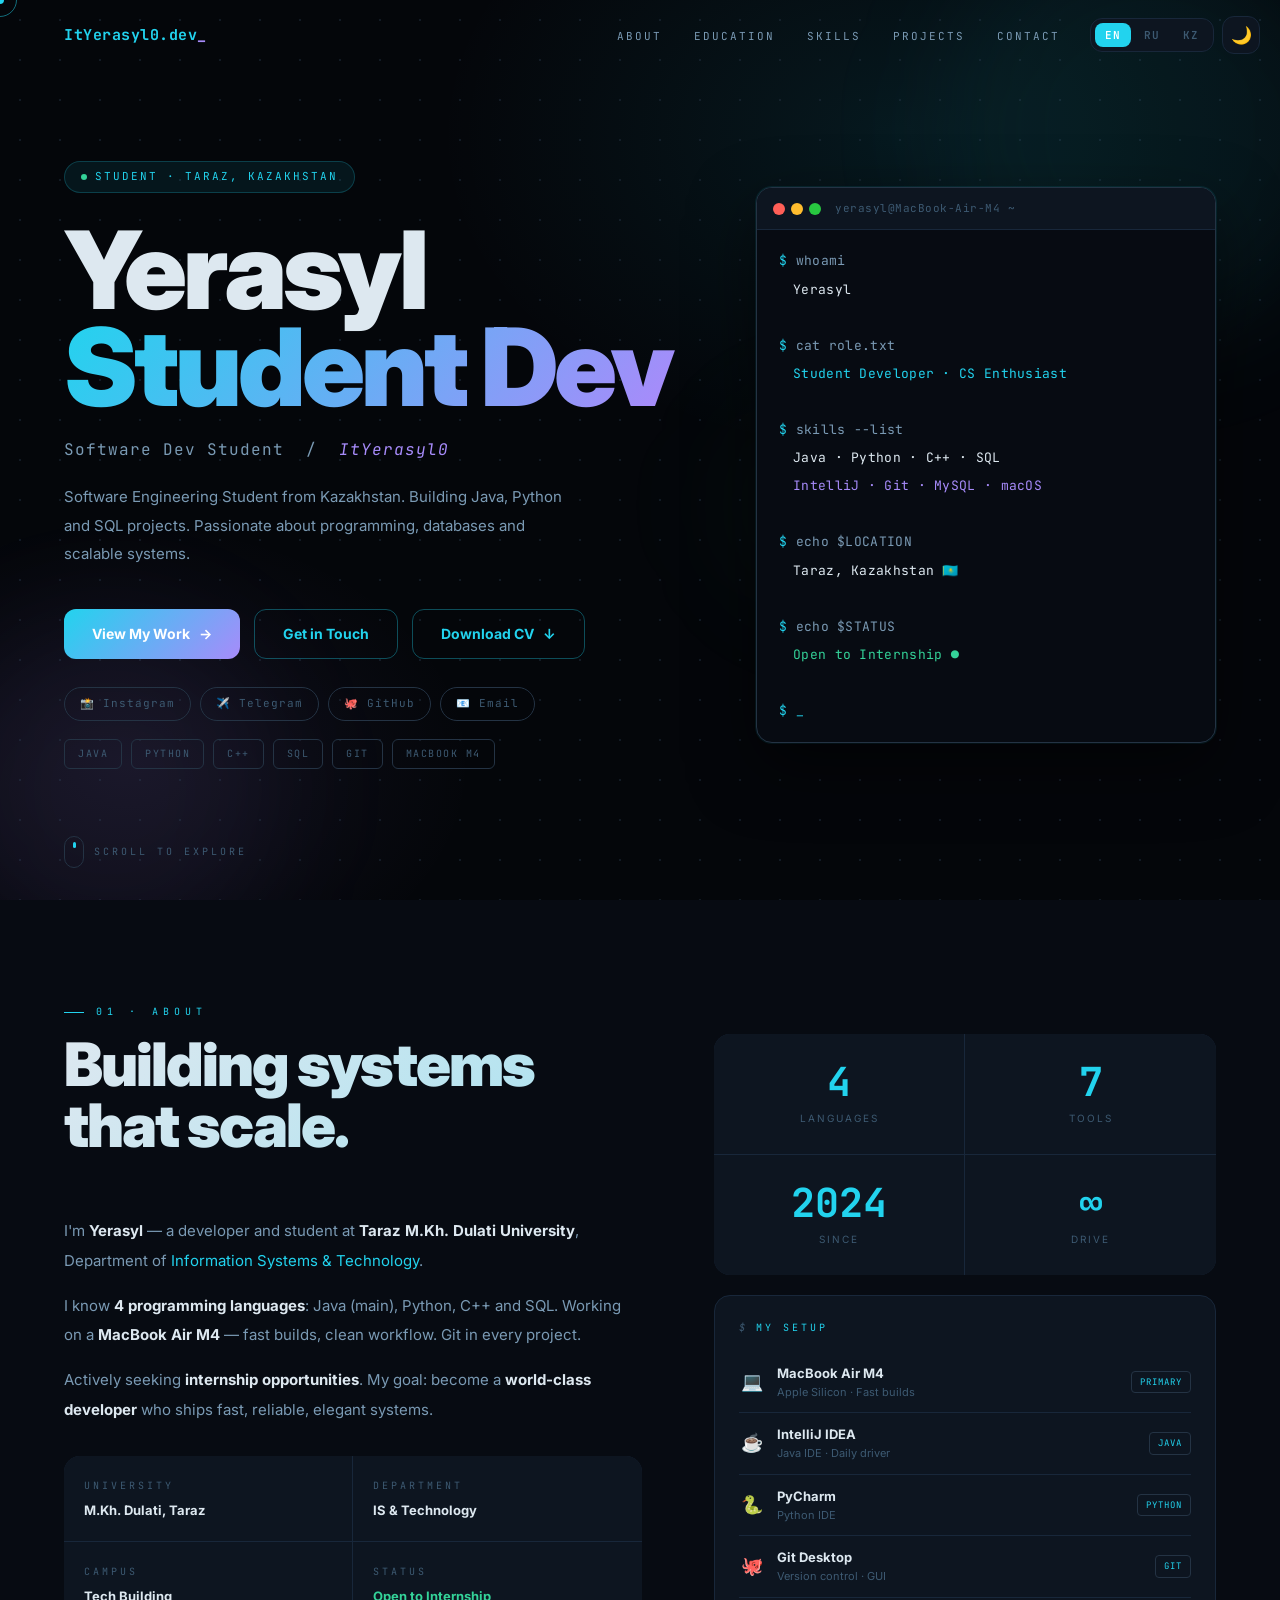
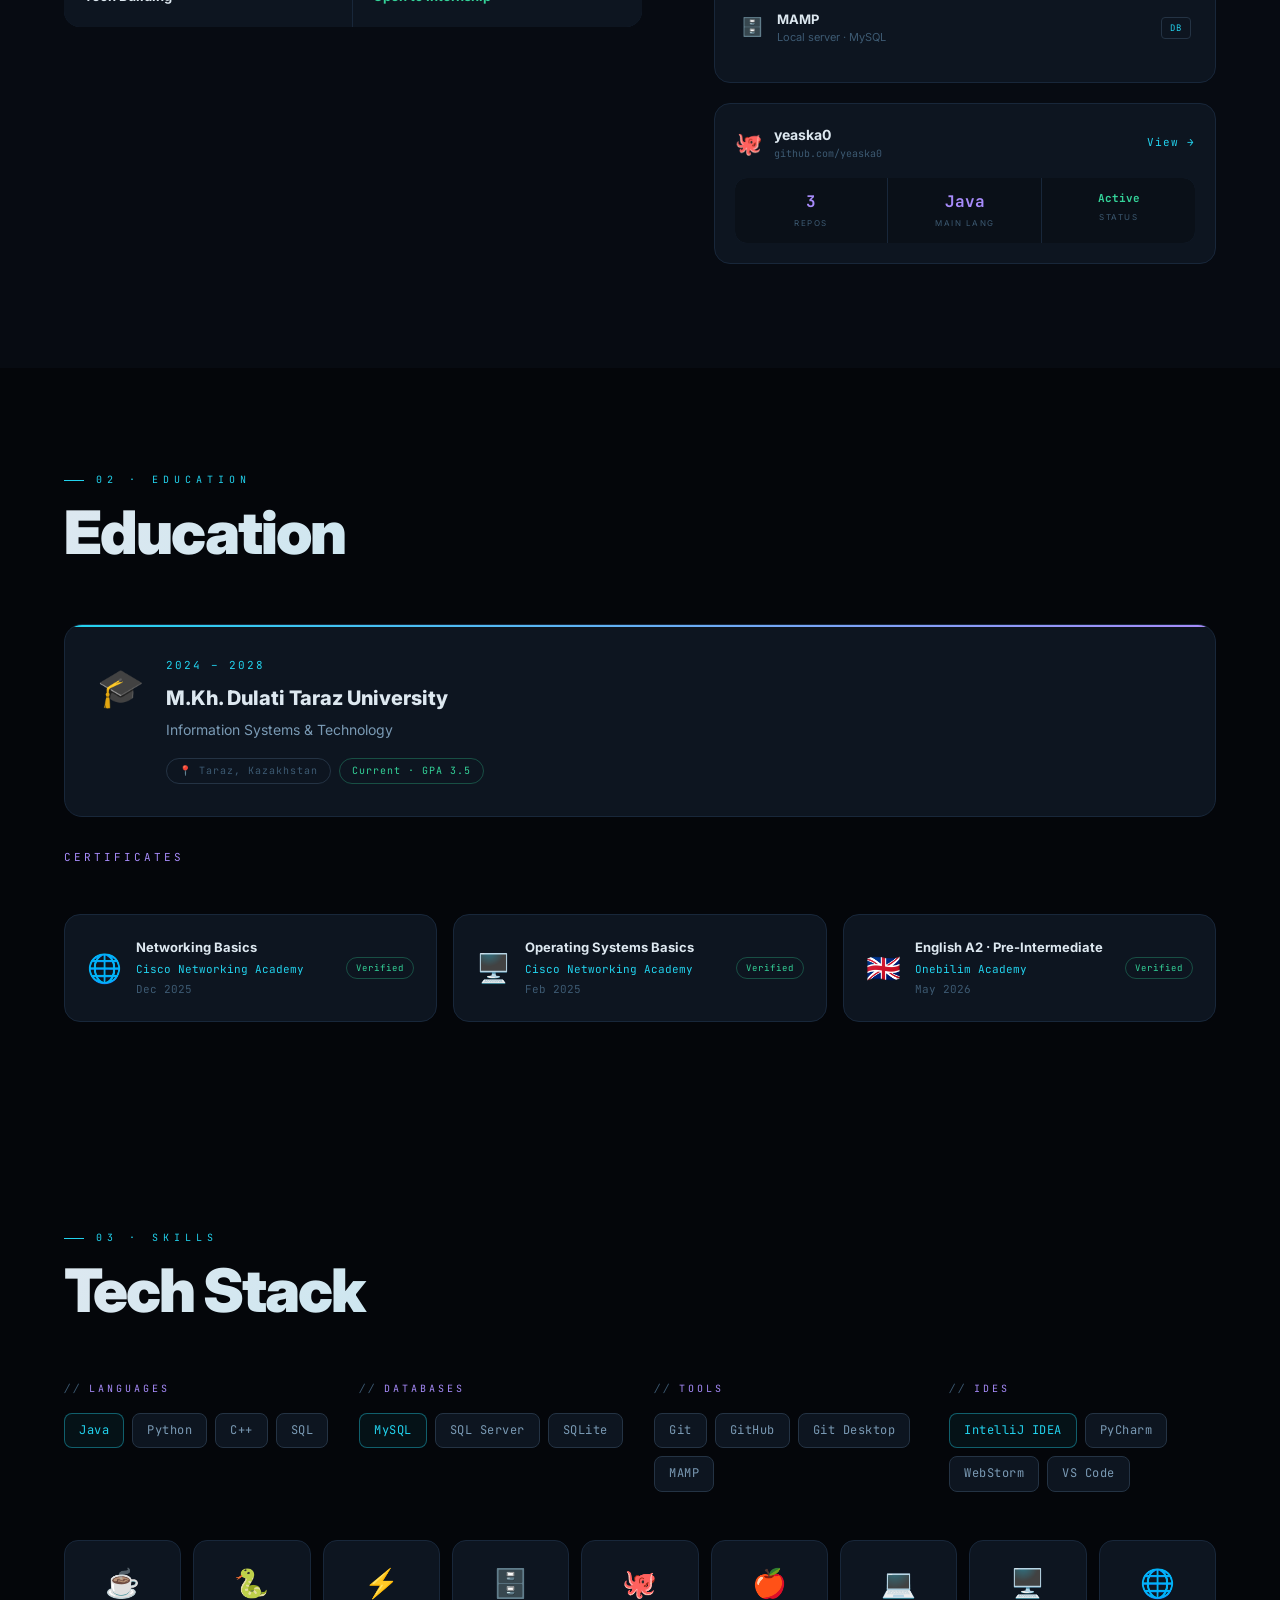
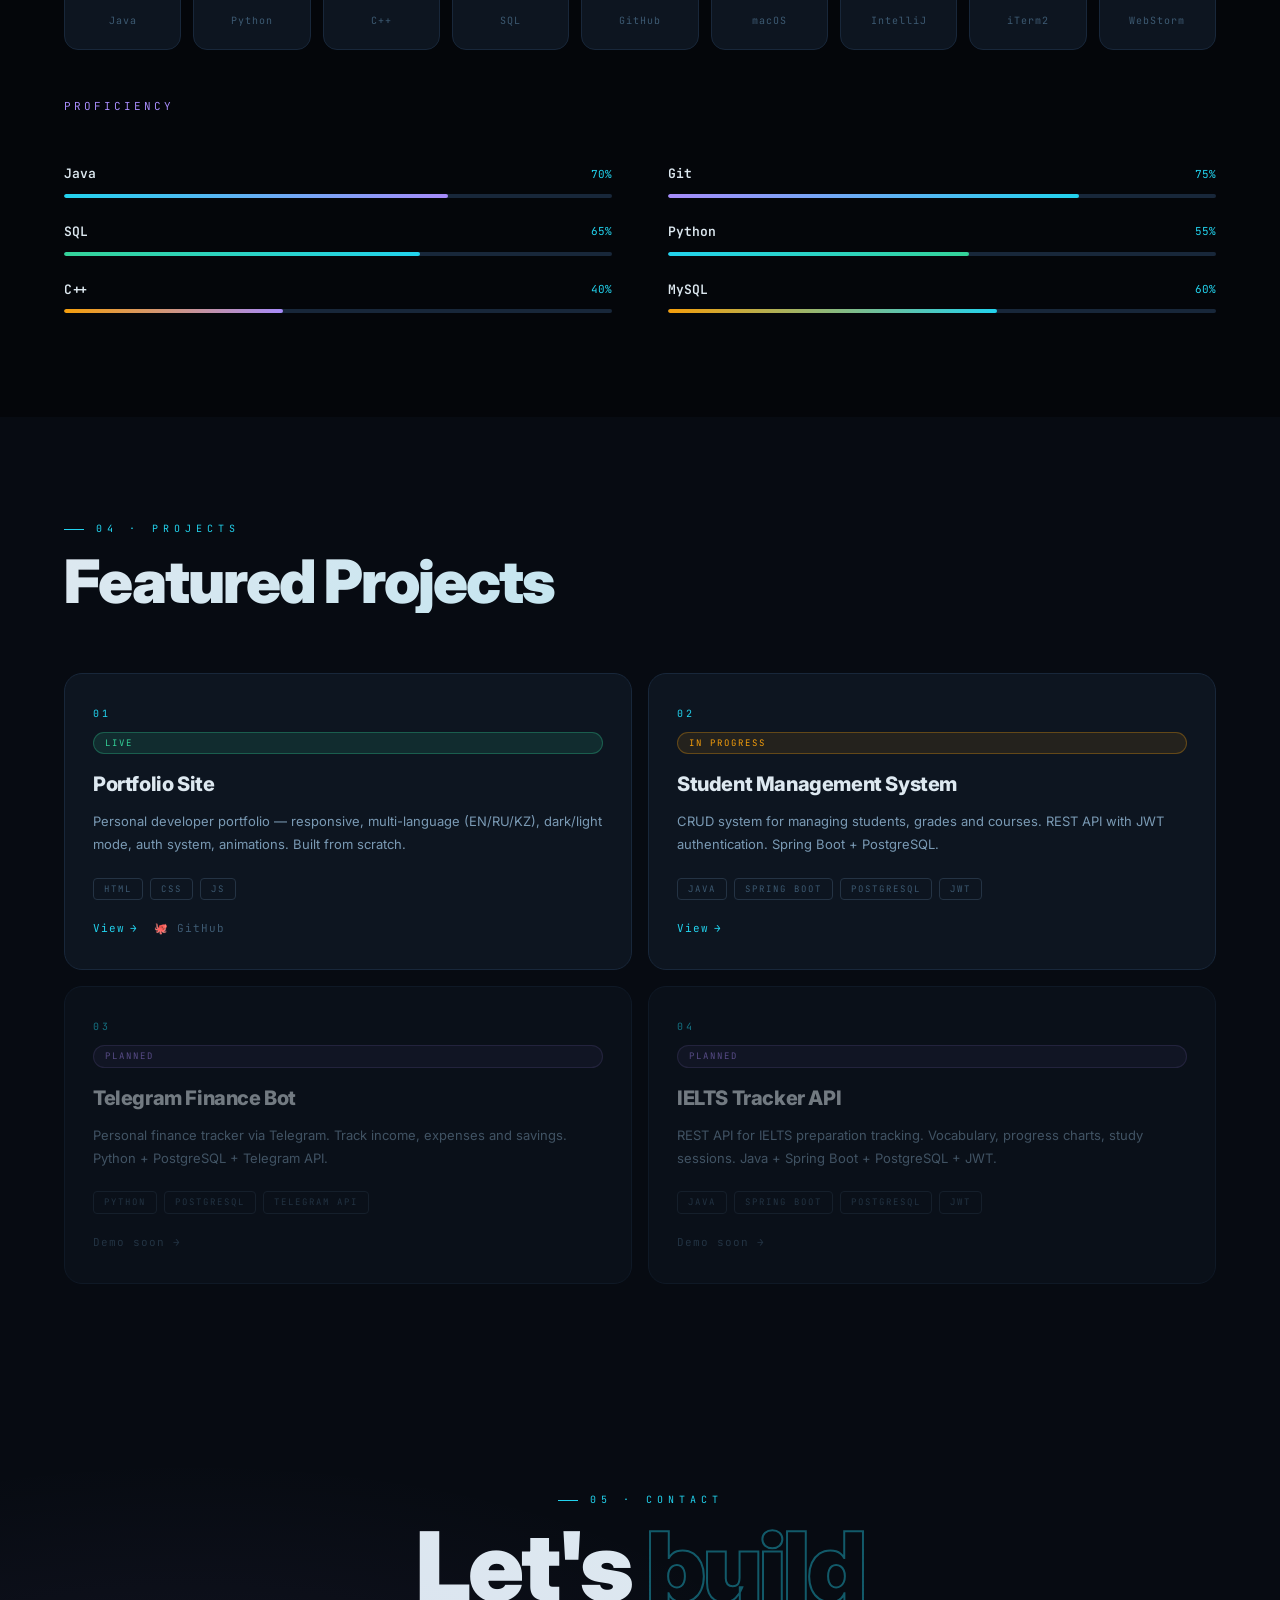
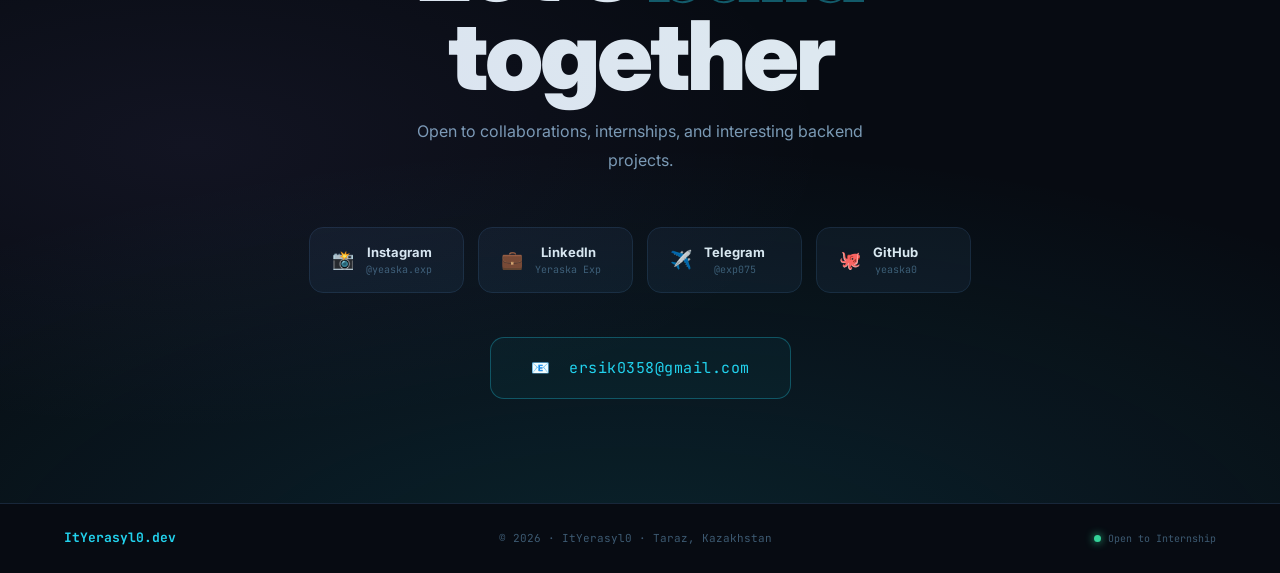
==== commit bffe5791: "fix: remove blank space, change Backend Dev to Student" ====
--- a/index.html
+++ b/index.html
@@ -3,12 +3,12 @@
 <head>
     <meta charset="UTF-8">
     <meta name="viewport" content="width=device-width, initial-scale=1.0">
-    <title>ItYerasyl0.dev — Backend Developer</title>
-    <meta name="description" content="Yerasyl — Backend-focused Software Engineering Student from Taraz, Kazakhstan.">
+    <title>ItYerasyl0.dev — Student Developer</title>
+    <meta name="description" content="Yerasyl Yeskermes — Software Engineering Student from Taraz, Kazakhstan.">
     <meta property="og:type"        content="website">
     <meta property="og:url"         content="https://portfolio-eight-ashy-538vqpia0p.vercel.app/">
-    <meta property="og:title"       content="ItYerasyl0.dev — Backend Developer">
-    <meta property="og:description" content="Backend Developer from Taraz, Kazakhstan">
+    <meta property="og:title"       content="ItYerasyl0.dev — Student Developer">
+    <meta property="og:description" content="Software Engineering Student from Taraz, Kazakhstan">
     <meta name="theme-color"        content="#04060a">
     <link rel="icon" href="data:image/svg+xml,<svg xmlns='http://www.w3.org/2000/svg' viewBox='0 0 100 100'><text y='.9em' font-size='90'>💻</text></svg>">
     <link rel="preconnect" href="https://fonts.googleapis.com">
@@ -88,7 +88,7 @@
 
             <div class="hname">
                 <span class="hn1" data-t="hn1">Yerasyl</span>
-                <span class="hn2">Backend Dev</span>
+                <span class="hn2">Student Dev</span>
             </div>
 
             <div class="hrole">
@@ -98,9 +98,9 @@
             </div>
 
             <p class="hdesc" data-t="hd">
-                Backend-focused Software Engineering Student from Kazakhstan.
-                Building Java, Python and SQL projects. Passionate about scalable systems,
-                API development and databases.
+                Software Engineering Student from Kazakhstan.
+                Building Java, Python and SQL projects. Passionate about programming,
+                databases and scalable systems.
             </p>
 
             <div class="hbtns">
@@ -140,7 +140,7 @@
                     <div class="term-line term-out">Yerasyl</div>
                     <div class="term-line">&nbsp;</div>
                     <div class="term-line"><span class="term-prompt">$ </span>cat role.txt</div>
-                    <div class="term-line term-cyan">Backend Developer · Student</div>
+                    <div class="term-line term-cyan">Student Developer · CS Enthusiast</div>
                     <div class="term-line">&nbsp;</div>
                     <div class="term-line"><span class="term-prompt">$ </span>skills --list</div>
                     <div class="term-line term-out">Java · Python · C++ · SQL</div>
@@ -208,14 +208,6 @@
         <!-- Right -->
         <div class="rvr" style="display:flex;flex-direction:column;gap:20px">
 
-            <!-- Avatar -->
-            <div class="av-card">
-                <div class="av-avatar"><span class="av-initials">YB</span></div>
-                <div class="av-name">Yerasyl Yeskermes</div>
-                <div class="av-role" data-t="as">Backend Developer</div>
-                <div class="av-loc">📍 Taraz, Kazakhstan 🇰🇿</div>
-            </div>
-
             <div class="statgrid">
                 <div class="sbox">
                     <span class="sn" data-tg="4">0</span>
@@ -253,24 +245,9 @@
                     <span class="stag">Python</span>
                 </div>
                 <div class="srow">
-                    <span class="sico">🌐</span>
-                    <div><div class="snm">WebStorm</div><div class="sdsc">Web IDE</div></div>
-                    <span class="stag">Web</span>
-                </div>
-                <div class="srow">
-                    <span class="sico">📝</span>
-                    <div><div class="snm">VS Code</div><div class="sdsc">Lightweight editor</div></div>
-                    <span class="stag">Editor</span>
-                </div>
-                <div class="srow">
                     <span class="sico">🐙</span>
                     <div><div class="snm">Git Desktop</div><div class="sdsc">Version control · GUI</div></div>
                     <span class="stag">Git</span>
-                </div>
-                <div class="srow">
-                    <span class="sico">🖥️</span>
-                    <div><div class="snm">iTerm2</div><div class="sdsc">Terminal</div></div>
-                    <span class="stag">CLI</span>
                 </div>
                 <div class="srow">
                     <span class="sico">🗄️</span>
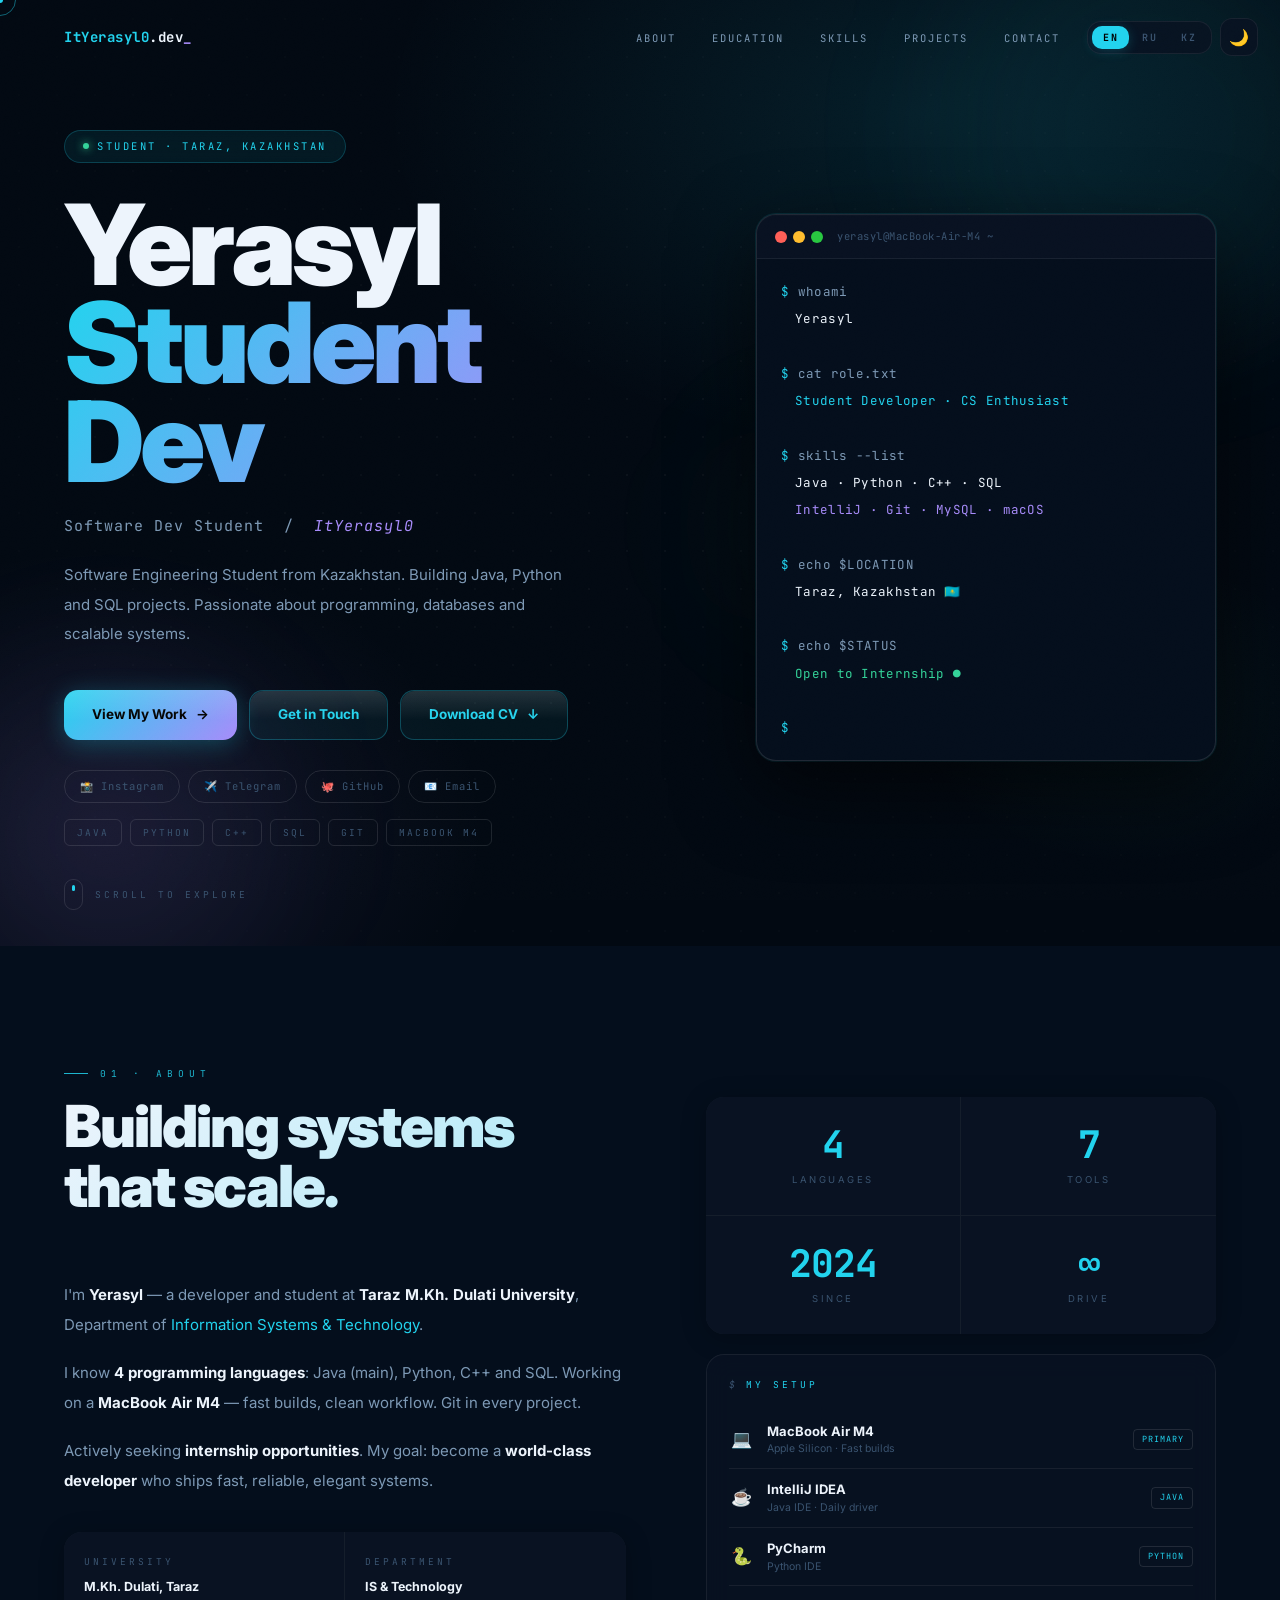
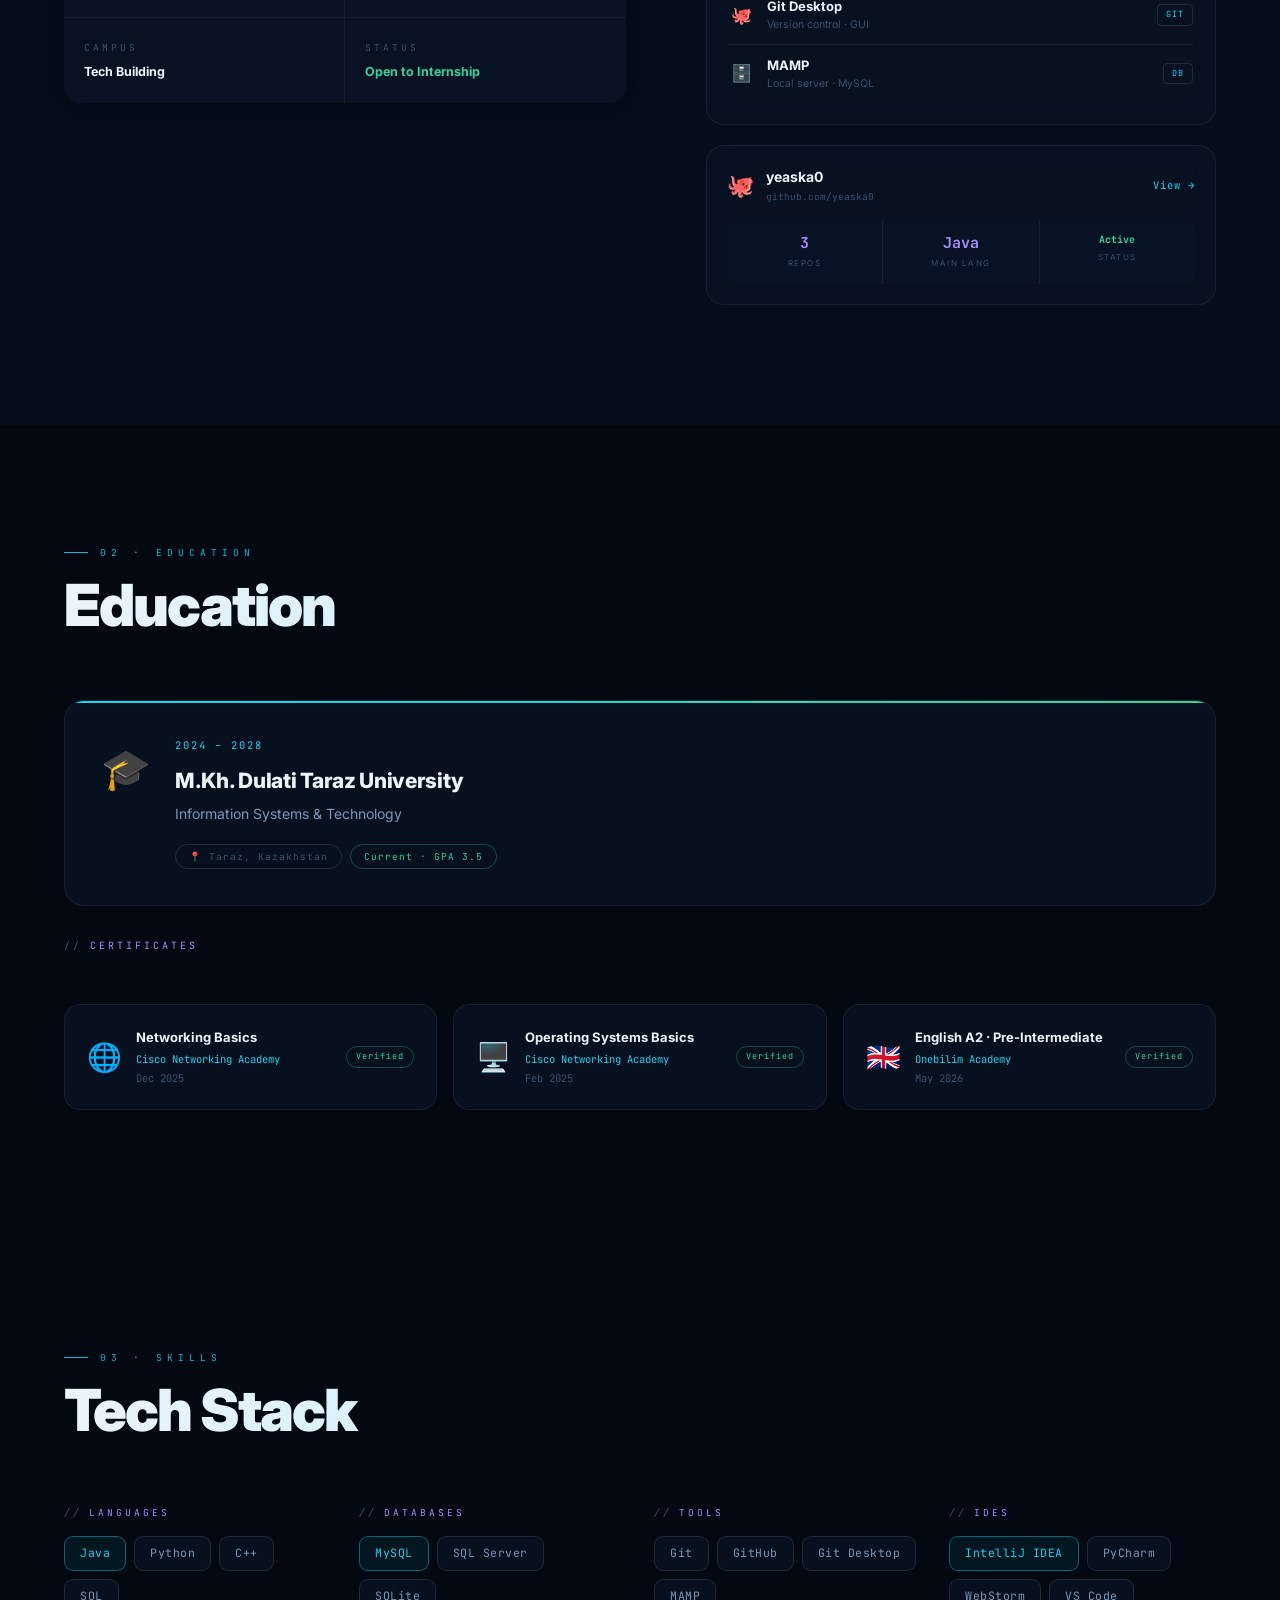
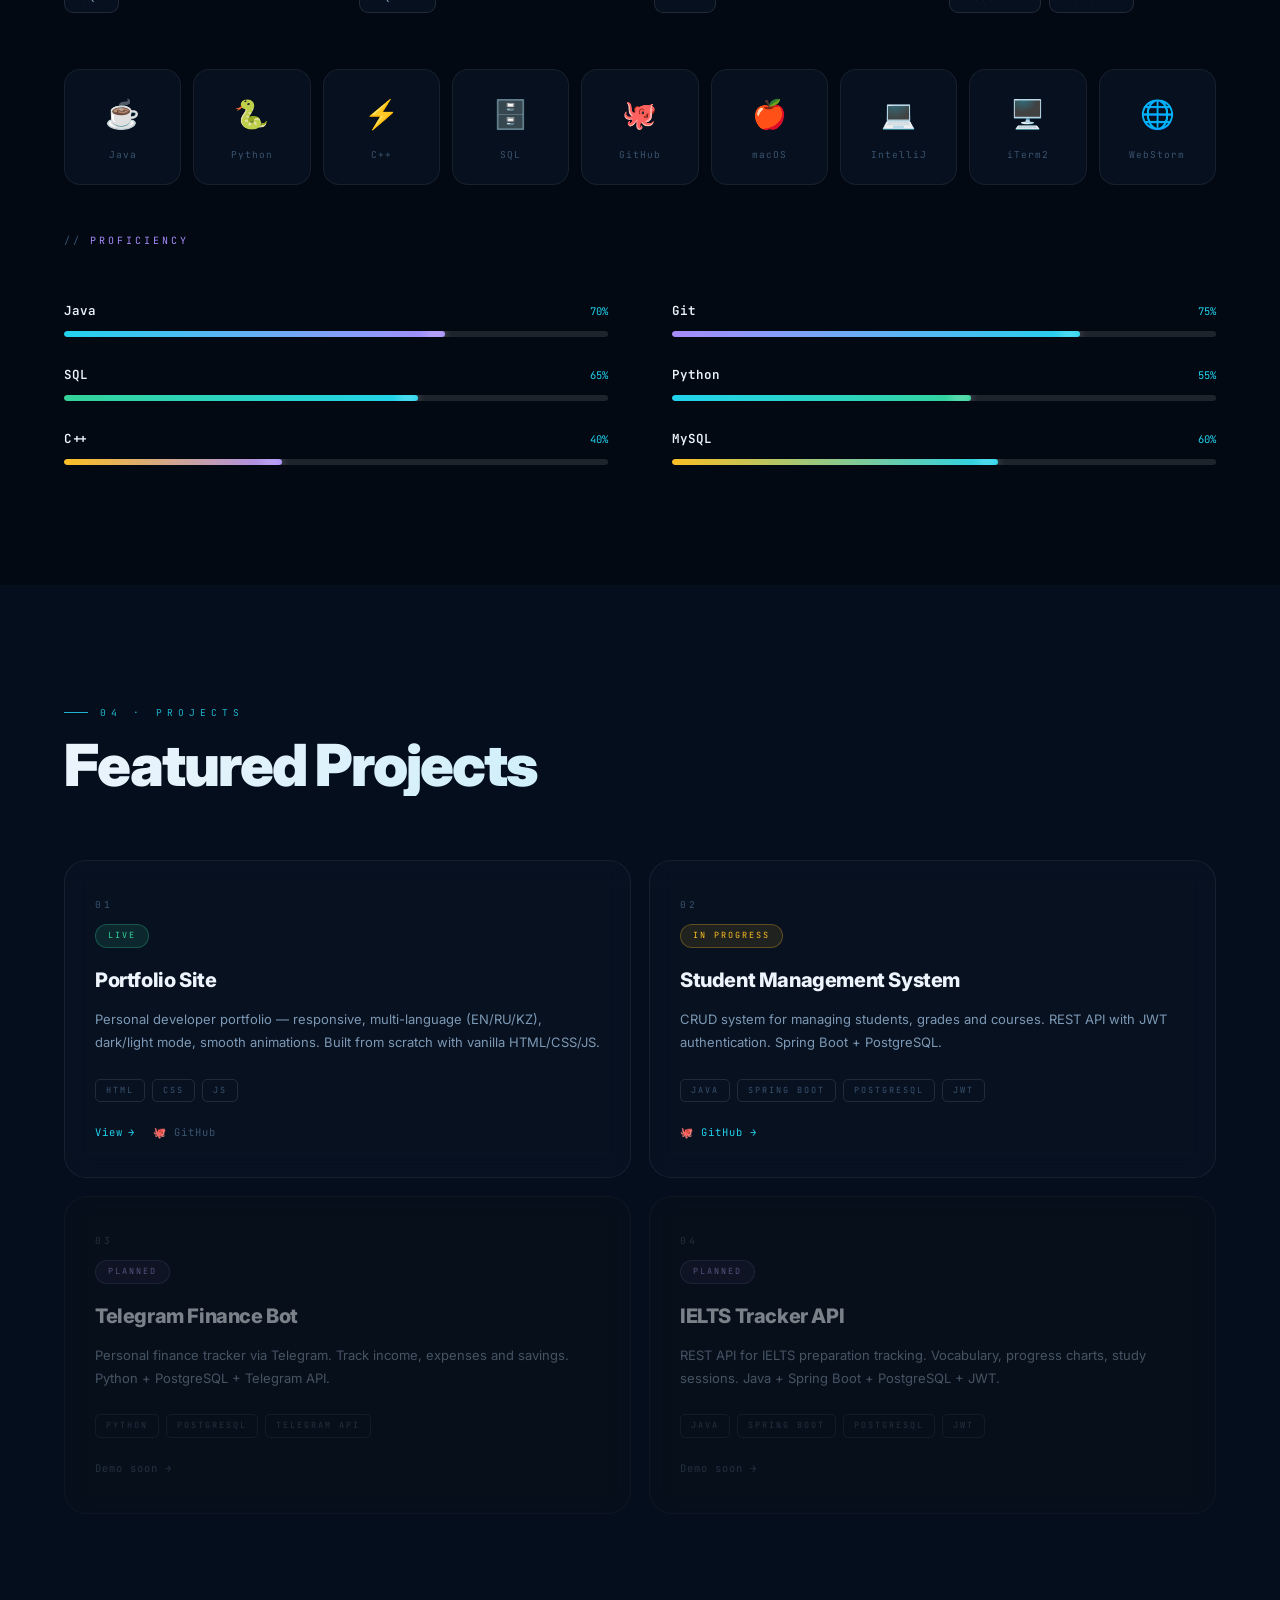
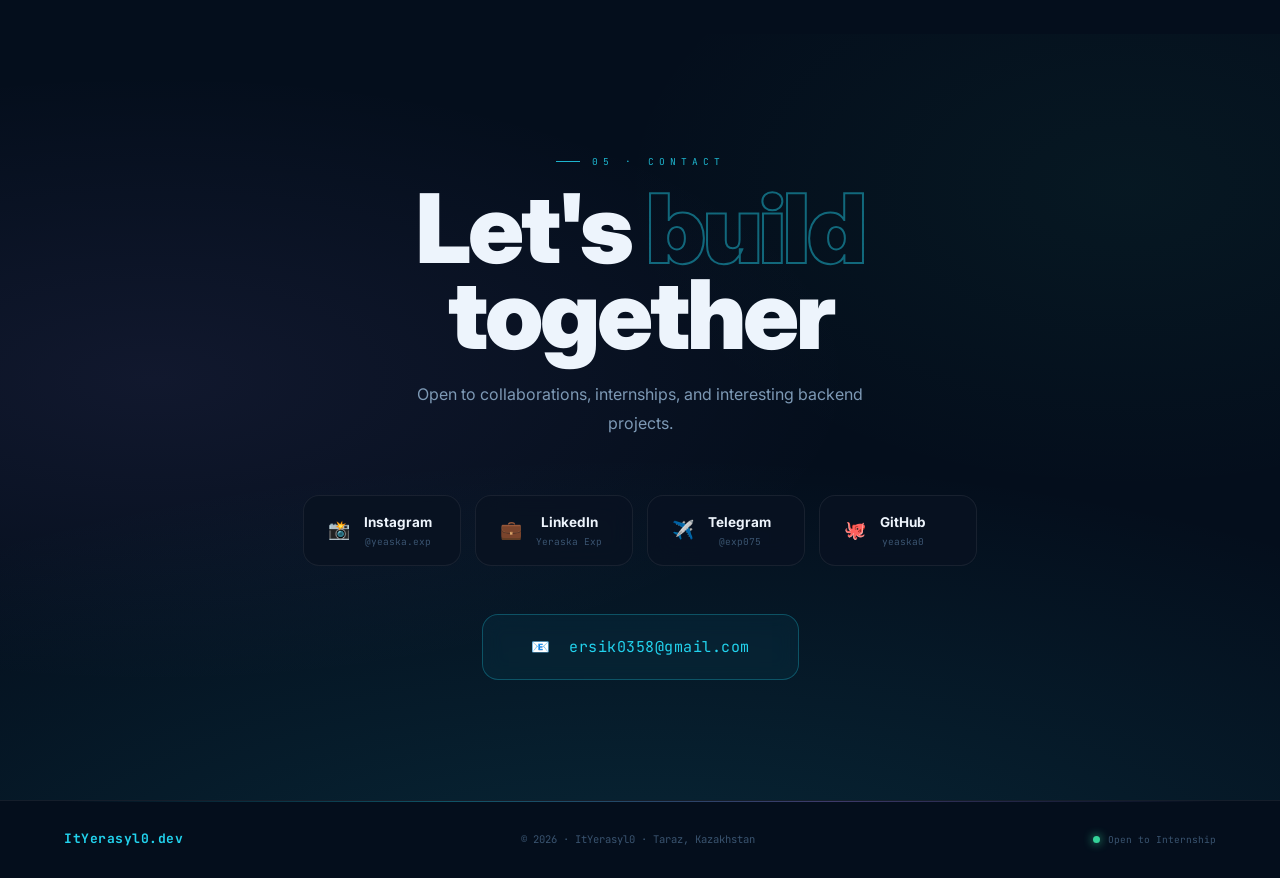
==== commit e9e68ec0: "redesign: premium UI — glass cards, gradient borders, scroll progress, active nav" ====
--- a/index.html
+++ b/index.html
@@ -31,6 +31,9 @@
 </div>
 
 
+<!-- Scroll progress -->
+<div id="nprog"></div>
+
 <!-- ── TOPBAR ────────────────────────────── -->
 <div id="topbar">
     <div class="lpills">
@@ -43,7 +46,7 @@
 
 <!-- ── NAV ──────────────────────────────── -->
 <nav id="nav">
-    <div class="nlogo">ItYerasyl0.dev<em>_</em></div>
+    <div class="nlogo"><span>ItYerasyl0</span>.dev<em>_</em></div>
     <ul class="nlinks">
         <li><a href="#about"     data-t="na">About</a></li>
         <li><a href="#education" data-t="ned">Education</a></li>
@@ -474,8 +477,8 @@
                 <span class="ptag">JWT</span>
             </div>
             <div class="plinks">
-                <a href="http://localhost:3000/students" class="plink" target="_blank" rel="noopener">
-                    <span data-t="pv">View</span> →
+                <a href="https://github.com/yeaska0" class="plink" target="_blank" rel="noopener">
+                    🐙 GitHub →
                 </a>
             </div>
         </div>
--- a/style.css
+++ b/style.css
@@ -2,41 +2,43 @@
    TOKENS — dark / light
 ═══════════════════════════════════════════ */
 [data-theme="dark"] {
-    --bg:      #04060a;
-    --bg1:     #070b12;
-    --bg2:     #0a1018;
-    --card:    #0d1520;
-    --card2:   #111c2e;
-    --border:  #18273a;
-    --border2: #243344;
-    --text:    #dde8f0;
-    --text2:   #7a9ab4;
-    --muted:   #3d5a72;
+    --bg:      #020912;
+    --bg1:     #040e1c;
+    --bg2:     #071225;
+    --card:    rgba(9,18,34,0.85);
+    --card-s:  #091222;
+    --card2:   rgba(12,24,44,0.92);
+    --border:  rgba(255,255,255,.065);
+    --border2: rgba(255,255,255,.11);
+    --text:    #edf4fc;
+    --text2:   #7d99b5;
+    --muted:   #3a5470;
     --a1:      #22d3ee;
     --a2:      #a78bfa;
     --a3:      #34d399;
-    --a4:      #f59e0b;
-    --shadow:  0 32px 80px rgba(0,0,0,.75);
-    --glow:    rgba(34,211,238,.18);
-    --glow2:   rgba(167,139,250,.15);
+    --a4:      #fbbf24;
+    --shadow:  0 48px 120px rgba(0,0,0,.9);
+    --glow:    rgba(34,211,238,.22);
+    --glow2:   rgba(167,139,250,.18);
 }
 
 [data-theme="light"] {
-    --bg:      #f0f4f8;
-    --bg1:     #e8edf5;
-    --bg2:     #dde4ef;
-    --card:    #ffffff;
-    --card2:   #f7f9fc;
-    --border:  #c8d4e3;
-    --border2: #b8c8d8;
-    --text:    #0e1c2e;
+    --bg:      #f8fafc;
+    --bg1:     #f1f5f9;
+    --bg2:     #e8edf6;
+    --card:    rgba(255,255,255,0.9);
+    --card-s:  #ffffff;
+    --card2:   rgba(248,250,252,.95);
+    --border:  rgba(0,0,0,.07);
+    --border2: rgba(0,0,0,.13);
+    --text:    #0c1826;
     --text2:   #4a6680;
     --muted:   #8aa4bc;
     --a1:      #0891b2;
     --a2:      #7c3aed;
     --a3:      #059669;
     --a4:      #d97706;
-    --shadow:  0 16px 48px rgba(0,0,0,.1);
+    --shadow:  0 20px 60px rgba(0,0,0,.07);
     --glow:    rgba(8,145,178,.14);
     --glow2:   rgba(124,58,237,.12);
 }
@@ -45,7 +47,9 @@
    RESET & BASE
 ═══════════════════════════════════════════ */
 *, *::before, *::after { margin: 0; padding: 0; box-sizing: border-box; }
+
 html { scroll-behavior: smooth; }
+
 body {
     font-family: 'Inter', sans-serif;
     background: var(--bg);
@@ -53,15 +57,34 @@
     overflow-x: hidden;
     line-height: 1.6;
     transition: background .4s, color .4s;
-}
-a  { text-decoration: none; color: inherit; }
-button { font-family: inherit; cursor: pointer; border: none; background: none; }
-input  { font-family: inherit; border: none; outline: none; }
-ul     { list-style: none; }
-
-::-webkit-scrollbar          { width: 4px; }
-::-webkit-scrollbar-track    { background: var(--bg1); }
-::-webkit-scrollbar-thumb    { background: var(--a1); border-radius: 2px; }
+    -webkit-font-smoothing: antialiased;
+    -moz-osx-font-smoothing: grayscale;
+    text-rendering: optimizeLegibility;
+}
+
+/* Noise grain overlay */
+body::after {
+    content: '';
+    position: fixed;
+    inset: 0;
+    background-image: url("data:image/svg+xml,%3Csvg xmlns='http://www.w3.org/2000/svg' width='300' height='300'%3E%3Cfilter id='n'%3E%3CfeTurbulence type='fractalNoise' baseFrequency='0.85' numOctaves='4' stitchTiles='stitch'/%3E%3C/filter%3E%3Crect width='300' height='300' filter='url(%23n)' opacity='0.04'/%3E%3C/svg%3E");
+    pointer-events: none;
+    z-index: 9999;
+    opacity: .55;
+    mix-blend-mode: overlay;
+}
+
+::selection { background: color-mix(in srgb, var(--a1) 25%, transparent); color: var(--text); }
+
+a       { text-decoration: none; color: inherit; }
+button  { font-family: inherit; cursor: pointer; border: none; background: none; }
+input   { font-family: inherit; border: none; outline: none; }
+ul      { list-style: none; }
+
+::-webkit-scrollbar          { width: 3px; }
+::-webkit-scrollbar-track    { background: transparent; }
+::-webkit-scrollbar-thumb    { background: color-mix(in srgb, var(--a1) 50%, transparent); border-radius: 3px; }
+::-webkit-scrollbar-thumb:hover { background: var(--a1); }
 
 /* ═══════════════════════════════════════════
    CUSTOM CURSOR
@@ -71,26 +94,27 @@
 
     #cdot {
         position: fixed;
-        width: 8px; height: 8px;
+        width: 6px; height: 6px;
         background: var(--a1);
+        border-radius: 50%;
+        pointer-events: none;
+        z-index: 10000;
+        transform: translate(-50%,-50%);
+        transition: width .15s, height .15s, background .15s;
+        mix-blend-mode: normal;
+    }
+    #cring {
+        position: fixed;
+        width: 32px; height: 32px;
+        border: 1.5px solid color-mix(in srgb, var(--a1) 45%, transparent);
         border-radius: 50%;
         pointer-events: none;
         z-index: 9999;
         transform: translate(-50%,-50%);
-        transition: width .15s, height .15s, background .15s;
+        transition: width .28s cubic-bezier(.25,.46,.45,.94), height .28s cubic-bezier(.25,.46,.45,.94), opacity .25s;
     }
-    #cring {
-        position: fixed;
-        width: 34px; height: 34px;
-        border: 1.5px solid color-mix(in srgb, var(--a1) 50%, transparent);
-        border-radius: 50%;
-        pointer-events: none;
-        z-index: 9998;
-        transform: translate(-50%,-50%);
-        transition: width .25s, height .25s, opacity .25s;
-    }
-    .hovering #cdot  { width: 16px; height: 16px; background: var(--a2); }
-    .hovering #cring { width: 56px; height: 56px; opacity: .5; }
+    .hovering #cdot  { width: 14px; height: 14px; background: var(--a2); }
+    .hovering #cring { width: 52px; height: 52px; opacity: .4; }
 }
 
 /* ═══════════════════════════════════════════
@@ -100,52 +124,79 @@
     position: fixed; inset: 0; z-index: 9000;
     background: var(--bg);
     display: flex; align-items: center; justify-content: center;
-    transition: opacity .6s, transform .6s;
-}
-#loader.hide { opacity: 0; transform: scale(1.04); pointer-events: none; }
+    transition: opacity .7s cubic-bezier(.4,0,.2,1), transform .7s;
+}
+#loader.hide { opacity: 0; transform: scale(1.05); pointer-events: none; }
 
 .loader-inner { text-align: center; }
 .loader-logo {
     font-family: 'JetBrains Mono', monospace;
-    font-size: 22px; font-weight: 700;
-    color: var(--a1); letter-spacing: 2px; margin-bottom: 20px;
-}
-.loader-bar  { width: 200px; height: 2px; background: var(--border); border-radius: 2px; overflow: hidden; }
-.loader-fill { height: 100%; width: 0; background: linear-gradient(90deg, var(--a1), var(--a2)); border-radius: 2px; animation: load 1.8s cubic-bezier(.4,0,.2,1) forwards; }
-@keyframes load { to { width: 100%; } }
-
+    font-size: 20px; font-weight: 700;
+    color: var(--a1); letter-spacing: 3px; margin-bottom: 28px;
+    animation: lgo .6s both;
+}
+@keyframes lgo { from { opacity: 0; transform: translateY(10px); } to { opacity: 1; transform: none; } }
+
+.loader-bar {
+    width: 180px; height: 1.5px;
+    background: var(--border2); border-radius: 2px; overflow: hidden;
+    margin: 0 auto;
+}
+.loader-fill {
+    height: 100%; width: 0;
+    background: linear-gradient(90deg, var(--a1), var(--a2), var(--a1));
+    background-size: 200%;
+    border-radius: 2px;
+    animation: load 1.7s cubic-bezier(.4,0,.2,1) forwards, shimmer 1.7s linear forwards;
+}
+@keyframes load    { to { width: 100%; } }
+@keyframes shimmer { from { background-position: 200% 0; } to { background-position: -200% 0; } }
+
+/* ═══════════════════════════════════════════
+   NAV PROGRESS BAR
+═══════════════════════════════════════════ */
+#nprog {
+    position: fixed; top: 0; left: 0; z-index: 1000;
+    height: 2px; width: 0%;
+    background: linear-gradient(90deg, var(--a1), var(--a2));
+    transition: width .1s linear;
+    pointer-events: none;
+}
 
 /* ═══════════════════════════════════════════
    TOPBAR (lang + theme)
 ═══════════════════════════════════════════ */
 #topbar {
-    position: fixed; top: 16px; right: 20px;
+    position: fixed; top: 18px; right: 22px;
     z-index: 600;
     display: flex; align-items: center; gap: 8px;
 }
 .lpills {
-    display: flex; gap: 3px;
+    display: flex; gap: 2px;
     background: var(--card); border: 1px solid var(--border);
-    border-radius: 12px; padding: 4px;
-    backdrop-filter: blur(16px);
+    border-radius: 14px; padding: 4px;
+    backdrop-filter: blur(24px);
+    -webkit-backdrop-filter: blur(24px);
 }
 .lpill {
     font-family: 'JetBrains Mono', monospace;
-    font-size: 11px; font-weight: 600; letter-spacing: 1px;
-    padding: 5px 10px; border-radius: 8px;
+    font-size: 10px; font-weight: 600; letter-spacing: 1.5px;
+    padding: 5px 11px; border-radius: 10px;
     color: var(--muted); text-transform: uppercase; transition: all .2s;
 }
-.lpill.on  { background: var(--a1); color: #fff; }
+.lpill.on  { background: var(--a1); color: #000; font-weight: 700; box-shadow: 0 2px 12px var(--glow); }
 .lpill:hover:not(.on) { color: var(--a1); }
 
 .tbtn {
     width: 38px; height: 38px;
     background: var(--card); border: 1px solid var(--border);
-    border-radius: 12px; font-size: 17px;
+    border-radius: 12px; font-size: 16px;
     display: flex; align-items: center; justify-content: center;
-    transition: all .2s;
-}
-.tbtn:hover { border-color: var(--a1); transform: scale(1.07); }
+    transition: all .25s;
+    backdrop-filter: blur(24px);
+    -webkit-backdrop-filter: blur(24px);
+}
+.tbtn:hover { border-color: color-mix(in srgb, var(--a1) 50%, transparent); transform: scale(1.08); }
 
 /* ═══════════════════════════════════════════
    NAVIGATION
@@ -154,80 +205,90 @@
     position: fixed; top: 0; left: 0; right: 0;
     z-index: 500;
     display: flex; align-items: center; justify-content: space-between;
-    padding: 22px 220px 22px 64px;
-    transition: padding .3s, background .3s, border-color .3s, box-shadow .3s;
+    padding: 24px 220px 24px 64px;
+    transition: padding .35s, background .35s, border-color .35s, box-shadow .35s;
     border-bottom: 1px solid transparent;
 }
 nav.stuck {
-    background: rgba(4,6,10,.9);
-    backdrop-filter: blur(20px);
+    background: rgba(2,9,18,.88);
+    backdrop-filter: blur(28px) saturate(180%);
+    -webkit-backdrop-filter: blur(28px) saturate(180%);
     border-color: var(--border);
     padding: 14px 220px 14px 64px;
-    box-shadow: 0 4px 32px rgba(0,0,0,.3);
-}
-[data-theme="light"] nav.stuck { background: rgba(240,244,248,.9); }
+    box-shadow: 0 8px 48px rgba(0,0,0,.35);
+}
+[data-theme="light"] nav.stuck {
+    background: rgba(248,250,252,.9);
+}
 
 .nlogo {
     font-family: 'JetBrains Mono', monospace;
-    font-size: 15px; font-weight: 700;
-    color: var(--a1); letter-spacing: .5px;
-}
+    font-size: 14px; font-weight: 700;
+    letter-spacing: .5px;
+}
+.nlogo span { color: var(--a1); }
 .nlogo em {
     color: var(--a2); font-style: normal;
     animation: blink 1s step-end infinite;
 }
 @keyframes blink { 50% { opacity: 0; } }
 
-.nlinks { display: flex; gap: 32px; }
+.nlinks { display: flex; gap: 36px; }
 .nlinks a {
     font-family: 'JetBrains Mono', monospace;
-    font-size: 11px; letter-spacing: 2px; text-transform: uppercase;
-    color: var(--text2); position: relative; padding-bottom: 3px;
+    font-size: 10.5px; letter-spacing: 2px; text-transform: uppercase;
+    color: var(--text2); position: relative; padding-bottom: 4px;
     transition: color .2s;
 }
 .nlinks a::after {
     content: ''; position: absolute; bottom: 0; left: 0;
-    width: 0; height: 1px; background: var(--a1); transition: width .3s;
-}
-.nlinks a:hover { color: var(--a1); }
-.nlinks a:hover::after { width: 100%; }
+    width: 0; height: 1px;
+    background: linear-gradient(90deg, var(--a1), var(--a2));
+    transition: width .35s cubic-bezier(.4,0,.2,1);
+}
+.nlinks a:hover, .nlinks a.active { color: var(--text); }
+.nlinks a:hover::after, .nlinks a.active::after { width: 100%; }
 
 /* Hamburger */
 .nbg {
     display: none; flex-direction: column;
-    gap: 5px; padding: 4px; background: none; border: none;
+    gap: 5px; padding: 4px;
 }
 .nbg span {
     display: block; width: 22px; height: 1.5px;
-    background: var(--text); border-radius: 2px;
-    transition: transform .3s, opacity .3s;
-}
-.nbg.open span:nth-child(1) { transform: translateY(6.5px) rotate(45deg); }
+    background: var(--text2); border-radius: 2px;
+    transition: transform .35s cubic-bezier(.4,0,.2,1), opacity .3s;
+}
+.nbg.open span:nth-child(1) { transform: translateY(6.5px) rotate(45deg); background: var(--a1); }
 .nbg.open span:nth-child(2) { opacity: 0; }
-.nbg.open span:nth-child(3) { transform: translateY(-6.5px) rotate(-45deg); }
+.nbg.open span:nth-child(3) { transform: translateY(-6.5px) rotate(-45deg); background: var(--a1); }
 
 .ndrawer {
     position: fixed; top: 0; right: 0; bottom: 0;
     width: 72%; max-width: 280px; z-index: 499;
     background: var(--bg1); border-left: 1px solid var(--border);
     transform: translateX(110%);
-    transition: transform .45s cubic-bezier(.77,0,.18,1);
+    transition: transform .48s cubic-bezier(.77,0,.18,1);
     display: flex; flex-direction: column;
-    justify-content: center; align-items: center; padding: 32px;
+    justify-content: center; align-items: center; padding: 40px;
+    backdrop-filter: blur(24px);
+    -webkit-backdrop-filter: blur(24px);
 }
 .ndrawer.open { transform: none; }
 
 .novlay {
     position: fixed; inset: 0; z-index: 498;
-    background: rgba(0,0,0,.55);
+    background: rgba(0,0,0,.6);
     opacity: 0; pointer-events: none; transition: opacity .4s;
+    backdrop-filter: blur(4px);
+    -webkit-backdrop-filter: blur(4px);
 }
 .novlay.show { opacity: 1; pointer-events: auto; }
 
 .nmlink {
     font-family: 'JetBrains Mono', monospace;
-    font-size: 13px; letter-spacing: 3px; text-transform: uppercase;
-    color: var(--text2); padding: 15px 0;
+    font-size: 12px; letter-spacing: 3px; text-transform: uppercase;
+    color: var(--text2); padding: 18px 0;
     width: 100%; text-align: center;
     border-bottom: 1px solid var(--border); transition: color .2s;
 }
@@ -237,31 +298,32 @@
 /* ═══════════════════════════════════════════
    SHARED SECTION STYLES
 ═══════════════════════════════════════════ */
-.sec     { padding: 104px 64px; }
+.sec     { padding: 120px 64px; }
 .sec-alt { background: var(--bg1); }
 
 .eyebrow {
     font-family: 'JetBrains Mono', monospace;
-    font-size: 10px; color: var(--a1);
+    font-size: 9.5px; color: var(--a1);
     letter-spacing: 5px; text-transform: uppercase;
-    margin-bottom: 14px;
+    margin-bottom: 16px;
     display: flex; align-items: center; gap: 12px;
-}
-.eyebrow::before { content: ''; width: 20px; height: 1px; background: var(--a1); }
+    opacity: .85;
+}
+.eyebrow::before { content: ''; width: 24px; height: 1px; background: var(--a1); }
 
 .sectitle {
-    font-size: clamp(36px, 5vw, 60px);
+    font-size: clamp(34px, 4.8vw, 58px);
     font-weight: 900; letter-spacing: -2px;
-    margin-bottom: 60px; line-height: 1.02;
-    background: linear-gradient(135deg, var(--text) 0%, color-mix(in srgb, var(--text) 70%, var(--a1)) 100%);
+    margin-bottom: 64px; line-height: 1.03;
+    background: linear-gradient(135deg, var(--text) 0%, color-mix(in srgb, var(--text) 65%, var(--a1)) 100%);
     -webkit-background-clip: text; -webkit-text-fill-color: transparent;
     background-clip: text;
 }
 
 /* Scroll reveal */
-.rv  { opacity: 0; transform: translateY(26px); transition: opacity .65s, transform .65s; }
-.rvl { opacity: 0; transform: translateX(-26px); transition: opacity .65s, transform .65s; }
-.rvr { opacity: 0; transform: translateX(26px);  transition: opacity .65s, transform .65s; }
+.rv  { opacity: 0; transform: translateY(28px); transition: opacity .7s cubic-bezier(.4,0,.2,1), transform .7s cubic-bezier(.4,0,.2,1); }
+.rvl { opacity: 0; transform: translateX(-28px); transition: opacity .7s cubic-bezier(.4,0,.2,1), transform .7s cubic-bezier(.4,0,.2,1); }
+.rvr { opacity: 0; transform: translateX(28px);  transition: opacity .7s cubic-bezier(.4,0,.2,1), transform .7s cubic-bezier(.4,0,.2,1); }
 .rv.in, .rvl.in, .rvr.in { opacity: 1; transform: none; }
 
 /* ═══════════════════════════════════════════
@@ -270,26 +332,46 @@
 .btn {
     display: inline-flex; align-items: center; gap: 9px;
     padding: 13px 28px;
-    font-size: 14px; font-weight: 700;
-    border-radius: 12px;
-    transition: transform .2s, box-shadow .2s;
+    font-size: 13.5px; font-weight: 700;
+    border-radius: 14px;
+    transition: transform .25s cubic-bezier(.4,0,.2,1), box-shadow .25s, opacity .2s;
     white-space: nowrap;
-}
+    position: relative;
+    overflow: hidden;
+}
+.btn::after {
+    content: '';
+    position: absolute; inset: 0;
+    background: linear-gradient(180deg, rgba(255,255,255,.12) 0%, transparent 60%);
+    pointer-events: none;
+    border-radius: inherit;
+}
+
 .btnp {
-    background: linear-gradient(135deg, var(--a1), var(--a2));
-    color: #fff;
-}
-.btnp:hover { transform: translateY(-2px); box-shadow: 0 12px 32px var(--glow); }
+    background: linear-gradient(135deg, var(--a1) 0%, var(--a2) 100%);
+    color: #000;
+    box-shadow: 0 4px 24px color-mix(in srgb, var(--a1) 28%, transparent);
+}
+.btnp:hover {
+    transform: translateY(-3px);
+    box-shadow: 0 16px 40px color-mix(in srgb, var(--a1) 36%, transparent);
+}
+.btnp:active { transform: translateY(-1px); }
 
 .btno {
-    background: transparent; color: var(--a1);
-    border: 1.5px solid color-mix(in srgb, var(--a1) 35%, transparent);
+    background: color-mix(in srgb, var(--a1) 6%, transparent);
+    color: var(--a1);
+    border: 1px solid color-mix(in srgb, var(--a1) 28%, transparent);
+    backdrop-filter: blur(8px);
+    -webkit-backdrop-filter: blur(8px);
 }
 .btno:hover {
-    background: color-mix(in srgb, var(--a1) 8%, transparent);
-    transform: translateY(-2px);
-    border-color: var(--a1);
-}
+    background: color-mix(in srgb, var(--a1) 12%, transparent);
+    transform: translateY(-3px);
+    border-color: color-mix(in srgb, var(--a1) 55%, transparent);
+    box-shadow: 0 10px 30px color-mix(in srgb, var(--a1) 16%, transparent);
+}
+.btno:active { transform: translateY(-1px); }
 
 /* ═══════════════════════════════════════════
    HERO
@@ -297,191 +379,214 @@
 #hero {
     min-height: 100svh;
     display: flex; flex-direction: column; justify-content: center;
-    padding: 120px 64px 90px;
+    padding: 130px 64px 100px;
     position: relative; overflow: hidden;
 }
 
-/* Gradient BG */
+/* Gradient BG — richer, more layered */
 .hbg {
     position: absolute; inset: 0; pointer-events: none;
     background:
-            radial-gradient(ellipse 55% 55% at 70% 15%, color-mix(in srgb, var(--a1) 9%, transparent) 0%, transparent 65%),
-            radial-gradient(ellipse 45% 45% at 10% 85%, color-mix(in srgb, var(--a2) 8%, transparent) 0%, transparent 60%);
-    animation: hbgmove 14s ease-in-out infinite alternate;
-}
-@keyframes hbgmove { from { transform: scale(1); } to { transform: scale(1.07); } }
-
-/* Grid overlay */
+        radial-gradient(ellipse 70% 60% at 72% 12%, color-mix(in srgb, var(--a1) 10%, transparent) 0%, transparent 60%),
+        radial-gradient(ellipse 50% 50% at 8%  88%, color-mix(in srgb, var(--a2)  9%, transparent) 0%, transparent 60%),
+        radial-gradient(ellipse 30% 30% at 88% 75%, color-mix(in srgb, var(--a3)  5%, transparent) 0%, transparent 55%);
+    animation: hbgmove 16s ease-in-out infinite alternate;
+}
+@keyframes hbgmove {
+    from { transform: scale(1) rotate(0deg); }
+    to   { transform: scale(1.06) rotate(1deg); }
+}
+
+/* Grid overlay — dots */
 .hgrid {
     position: absolute; inset: 0; pointer-events: none;
-    background-image: radial-gradient(circle, var(--border2) 1px, transparent 1px);
-    background-size: 40px 40px;
-    opacity: .45;
+    background-image: radial-gradient(circle, var(--border2) .8px, transparent .8px);
+    background-size: 38px 38px;
+    opacity: .35;
+    mask-image: radial-gradient(ellipse 80% 80% at 50% 50%, black, transparent);
+    -webkit-mask-image: radial-gradient(ellipse 80% 80% at 50% 50%, black, transparent);
 }
 
 /* Floating orbs */
 .orb {
     position: absolute; border-radius: 50%;
-    pointer-events: none; filter: blur(60px);
+    pointer-events: none; filter: blur(70px);
     animation: orbf var(--d,9s) ease-in-out infinite var(--dl,0s) alternate;
 }
-@keyframes orbf { from { transform: translateY(0); } to { transform: translateY(-28px); } }
-
-/* Hero layout: text left + terminal right */
+@keyframes orbf { from { transform: translateY(0) scale(1); } to { transform: translateY(-32px) scale(1.08); } }
+
+/* Hero layout */
 .hcontent {
     position: relative; z-index: 1;
     display: grid;
     grid-template-columns: 1fr 460px;
-    gap: 64px;
+    gap: 72px;
     align-items: center;
-    max-width: 1200px;
+    max-width: 1240px;
     margin: 0 auto;
     width: 100%;
 }
-
-.hinner { }
 
 .hbadge {
     display: inline-flex; align-items: center; gap: 8px;
     background: color-mix(in srgb, var(--a1) 8%, transparent);
     border: 1px solid color-mix(in srgb, var(--a1) 22%, transparent);
-    border-radius: 100px; padding: 6px 16px;
-    margin-bottom: 28px;
+    border-radius: 100px; padding: 7px 18px;
+    margin-bottom: 32px;
     font-family: 'JetBrains Mono', monospace;
-    font-size: 11px; color: var(--a1);
-    letter-spacing: 2px; text-transform: uppercase;
-    animation: fu .7s .1s both;
+    font-size: 10.5px; color: var(--a1);
+    letter-spacing: 2.5px; text-transform: uppercase;
+    animation: fu .6s .1s both;
+    backdrop-filter: blur(8px);
+    -webkit-backdrop-filter: blur(8px);
 }
 .bdot {
     width: 6px; height: 6px;
     background: var(--a3); border-radius: 50%;
-    animation: pulse 2s infinite;
+    animation: pulse 2.2s ease infinite;
+    box-shadow: 0 0 8px var(--a3);
 }
 @keyframes pulse {
-    0%, 100% { opacity: 1; transform: scale(1); }
-    50%       { opacity: .4; transform: scale(.7); }
+    0%, 100% { opacity: 1; transform: scale(1); box-shadow: 0 0 8px var(--a3); }
+    50%       { opacity: .5; transform: scale(.7); box-shadow: 0 0 4px var(--a3); }
 }
 
 .hname {
-    font-size: clamp(54px, 8.5vw, 108px);
-    font-weight: 900; line-height: .9;
-    letter-spacing: -4px; margin-bottom: 22px;
-}
-.hn1 { display: block; color: var(--text); animation: fu .7s .3s both; }
+    font-size: clamp(56px, 9vw, 112px);
+    font-weight: 900; line-height: .88;
+    letter-spacing: -4px; margin-bottom: 24px;
+}
+.hn1 { display: block; color: var(--text); animation: fu .65s .25s both; }
 .hn2 {
     display: block;
-    background: linear-gradient(130deg, var(--a1) 0%, var(--a2) 50%, var(--a1) 100%);
+    background: linear-gradient(130deg, var(--a1) 0%, var(--a2) 45%, var(--a1) 100%);
     background-size: 200% auto;
     -webkit-background-clip: text; -webkit-text-fill-color: transparent;
     background-clip: text;
-    animation: fu .7s .5s both, shimmer 4s 1.5s linear infinite;
-}
+    animation: fu .65s .45s both, bgshift 5s 1.2s linear infinite;
+}
+@keyframes bgshift { from { background-position: 200% 0; } to { background-position: -200% 0; } }
 
 .hrole {
     font-family: 'JetBrains Mono', monospace;
-    font-size: clamp(13px, 1.6vw, 16px); color: var(--text2);
-    letter-spacing: 1px; margin-bottom: 20px;
-    animation: fu .7s .7s both;
+    font-size: clamp(13px, 1.5vw, 15px); color: var(--text2);
+    letter-spacing: 1px; margin-bottom: 22px;
+    animation: fu .65s .65s both;
 }
 .hrole .hl { color: var(--a2); font-style: italic; }
 
 .hdesc {
     max-width: 520px;
-    font-size: clamp(14px, 1.6vw, 15px);
-    color: var(--text2); line-height: 1.9;
-    margin-bottom: 40px;
-    animation: fu .7s .9s both;
+    font-size: clamp(14px, 1.5vw, 15px);
+    color: var(--text2); line-height: 1.95;
+    margin-bottom: 42px;
+    animation: fu .65s .85s both;
 }
 
 .hbtns {
-    display: flex; gap: 14px; flex-wrap: wrap;
-    animation: fu .7s 1.1s both;
+    display: flex; gap: 12px; flex-wrap: wrap;
+    animation: fu .65s 1.05s both;
 }
 
 .hsocials {
-    display: flex; flex-wrap: wrap; gap: 9px;
-    margin-top: 28px;
-    animation: fu .7s 1.25s both;
+    display: flex; flex-wrap: wrap; gap: 8px;
+    margin-top: 30px;
+    animation: fu .65s 1.2s both;
 }
 .schip {
     font-family: 'JetBrains Mono', monospace;
-    font-size: 11px; letter-spacing: 1px;
+    font-size: 10.5px; letter-spacing: 1px;
     padding: 7px 15px;
     border: 1px solid var(--border2); border-radius: 100px;
-    color: var(--muted); transition: all .2s; text-decoration: none;
-}
-.schip:hover { border-color: var(--a1); color: var(--a1); transform: translateY(-2px); }
+    color: var(--muted); transition: all .25s;
+    backdrop-filter: blur(6px);
+    -webkit-backdrop-filter: blur(6px);
+}
+.schip:hover {
+    border-color: color-mix(in srgb, var(--a1) 60%, transparent);
+    color: var(--a1);
+    transform: translateY(-2px);
+    background: color-mix(in srgb, var(--a1) 5%, transparent);
+}
 
 .hchips {
-    display: flex; flex-wrap: wrap; gap: 9px;
-    margin-top: 18px;
-    animation: fu .7s 1.35s both;
+    display: flex; flex-wrap: wrap; gap: 8px;
+    margin-top: 16px;
+    animation: fu .65s 1.3s both;
 }
 .chip {
     font-family: 'JetBrains Mono', monospace;
-    font-size: 10px; letter-spacing: 1.5px; text-transform: uppercase;
-    padding: 6px 13px;
+    font-size: 9.5px; letter-spacing: 2px; text-transform: uppercase;
+    padding: 5px 12px;
     border: 1px solid var(--border2); border-radius: 6px;
-    color: var(--muted); transition: all .2s;
-}
-.chip:hover { border-color: var(--a1); color: var(--a1); }
+    color: var(--muted); transition: all .22s;
+}
+.chip:hover { border-color: var(--a1); color: var(--a1); background: color-mix(in srgb, var(--a1) 5%, transparent); }
 
 /* Scroll cue */
 .scue {
-    position: absolute; bottom: 32px; left: 64px;
-    display: flex; align-items: center; gap: 10px;
+    position: absolute; bottom: 36px; left: 64px;
+    display: flex; align-items: center; gap: 12px;
     font-family: 'JetBrains Mono', monospace;
-    font-size: 10px; color: var(--muted);
+    font-size: 9.5px; color: var(--muted);
     letter-spacing: 3px; text-transform: uppercase;
-    animation: fu .7s 1.8s both;
+    animation: fu .65s 1.9s both;
 }
 .smouse {
-    width: 20px; height: 32px;
-    border: 1.5px solid var(--border2); border-radius: 10px;
+    width: 19px; height: 31px;
+    border: 1.5px solid var(--border2); border-radius: 9px;
     display: flex; justify-content: center; padding-top: 5px; flex-shrink: 0;
 }
 .swheel {
-    width: 3px; height: 6px;
+    width: 2.5px; height: 6px;
     background: var(--a1); border-radius: 2px;
-    animation: wscroll 1.8s infinite;
-}
-@keyframes wscroll { 0% { transform: none; opacity: 1; } 100% { transform: translateY(10px); opacity: 0; } }
-
-@keyframes fu { from { opacity: 0; transform: translateY(22px); } to { opacity: 1; transform: none; } }
+    animation: wscroll 1.9s ease infinite;
+}
+@keyframes wscroll { 0% { transform: none; opacity: 1; } 80% { transform: translateY(10px); opacity: 0; } 100% { opacity: 0; } }
+@keyframes fu { from { opacity: 0; transform: translateY(24px); } to { opacity: 1; transform: none; } }
 
 /* ── Terminal Card ── */
-.hterm {
-    animation: fu .7s 1.0s both;
-}
+.hterm { animation: fu .65s 1.0s both; }
 .terminal-card {
     background: var(--bg1);
     border: 1px solid var(--border2);
-    border-radius: 16px;
+    border-radius: 20px;
     overflow: hidden;
-    box-shadow: 0 24px 64px rgba(0,0,0,.5), 0 0 0 1px color-mix(in srgb, var(--a1) 10%, transparent);
+    box-shadow:
+        0 28px 80px rgba(0,0,0,.6),
+        0 0 0 1px color-mix(in srgb, var(--a1) 12%, transparent),
+        inset 0 1px 0 rgba(255,255,255,.06);
     font-family: 'JetBrains Mono', monospace;
-}
+    position: relative;
+    isolation: isolate;
+}
+.terminal-card::before {
+    content: '';
+    position: absolute; inset: -1px;
+    border-radius: 21px;
+    background: linear-gradient(135deg, var(--a1), var(--a2));
+    -webkit-mask: linear-gradient(#fff 0 0) content-box, linear-gradient(#fff 0 0);
+    mask: linear-gradient(#fff 0 0) content-box, linear-gradient(#fff 0 0);
+    -webkit-mask-composite: xor;
+    mask-composite: exclude;
+    padding: 1px;
+    opacity: 0;
+    transition: opacity .4s;
+    pointer-events: none;
+    z-index: -1;
+}
+.terminal-card:hover::before { opacity: .6; }
+
 .term-bar {
     display: flex; align-items: center; gap: 6px;
-    padding: 12px 16px;
-    background: var(--card);
+    padding: 13px 18px;
+    background: color-mix(in srgb, var(--card-s) 80%, transparent);
     border-bottom: 1px solid var(--border);
 }
-.term-dot {
-    width: 12px; height: 12px; border-radius: 50%; flex-shrink: 0;
-}
-.term-title {
-    font-size: 11px; color: var(--muted);
-    letter-spacing: .5px; margin-left: 8px;
-}
-.term-body {
-    padding: 20px 22px;
-    display: flex; flex-direction: column; gap: 6px;
-    min-height: 220px;
-}
-.term-line {
-    font-size: 13px; color: var(--text2); letter-spacing: .3px; line-height: 1.7;
-}
+.term-dot    { width: 12px; height: 12px; border-radius: 50%; flex-shrink: 0; }
+.term-title  { font-size: 10.5px; color: var(--muted); letter-spacing: .5px; margin-left: 8px; }
+.term-body   { padding: 22px 24px; display: flex; flex-direction: column; gap: 6px; min-height: 220px; }
+.term-line   { font-size: 12.5px; color: var(--text2); letter-spacing: .3px; line-height: 1.7; }
 .term-prompt { color: var(--a1); }
 .term-out    { color: var(--text); padding-left: 14px; }
 .term-green  { color: var(--a3); padding-left: 14px; }
@@ -495,78 +600,143 @@
 ═══════════════════════════════════════════ */
 .about-grid {
     display: grid;
-    grid-template-columns: 1.15fr 1fr;
-    gap: 72px; align-items: start;
+    grid-template-columns: 1.1fr 1fr;
+    gap: 80px; align-items: start;
 }
 .rvl p {
-    font-size: 15px; color: var(--text2); line-height: 1.95; margin-bottom: 16px;
-}
-.rvl strong { color: var(--text); }
+    font-size: 15px; color: var(--text2); line-height: 2; margin-bottom: 18px;
+}
+.rvl strong { color: var(--text); font-weight: 700; }
 .rvl .hi    { color: var(--a1); }
 
 .infogrid {
     display: grid; grid-template-columns: 1fr 1fr;
     gap: 1px; background: var(--border);
-    border-radius: 16px; overflow: hidden; margin-top: 32px;
+    border-radius: 18px; overflow: hidden; margin-top: 36px;
+    box-shadow: 0 4px 24px rgba(0,0,0,.25);
 }
 .icell {
-    background: var(--card); padding: 22px 20px;
-    transition: background .2s;
-}
-.icell:hover { background: var(--card2); }
-.ilbl  { font-family: 'JetBrains Mono', monospace; font-size: 10px; color: var(--muted); letter-spacing: 3px; text-transform: uppercase; margin-bottom: 7px; }
-.ival  { font-size: 13px; font-weight: 700; color: var(--text); line-height: 1.4; }
+    background: var(--card-s); padding: 22px 20px;
+    transition: background .25s;
+    position: relative; overflow: hidden;
+}
+.icell::after {
+    content: '';
+    position: absolute; bottom: 0; left: 0; right: 0; height: 1.5px;
+    background: linear-gradient(90deg, var(--a1), var(--a2));
+    transform: scaleX(0); transform-origin: left; transition: transform .35s;
+}
+.icell:hover { background: var(--bg2); }
+.icell:hover::after { transform: scaleX(1); }
+.ilbl  { font-family: 'JetBrains Mono', monospace; font-size: 9.5px; color: var(--muted); letter-spacing: 3px; text-transform: uppercase; margin-bottom: 8px; }
+.ival  { font-size: 12.5px; font-weight: 700; color: var(--text); line-height: 1.4; }
 .ival.green { color: var(--a3); }
 
 /* Stats grid */
 .statgrid {
     display: grid; grid-template-columns: 1fr 1fr;
     gap: 1px; background: var(--border);
-    border-radius: 16px; overflow: hidden;
+    border-radius: 18px; overflow: hidden;
+    box-shadow: 0 4px 24px rgba(0,0,0,.25);
 }
 .sbox {
-    background: var(--card); padding: 28px 20px;
-    text-align: center; transition: background .25s, transform .25s;
+    background: var(--card-s); padding: 28px 20px;
+    text-align: center; transition: background .25s;
     position: relative; overflow: hidden;
 }
-.sbox::after {
-    content: ''; position: absolute; bottom: 0; left: 0; right: 0; height: 2px;
-    background: linear-gradient(90deg, var(--a1), var(--a2));
-    transform: scaleX(0); transform-origin: left; transition: transform .35s;
-}
-.sbox:hover { background: var(--card2); transform: translateY(-2px); }
-.sbox:hover::after { transform: scaleX(1); }
-.sn { display: block; font-family: 'JetBrains Mono', monospace; font-size: 40px; font-weight: 700; color: var(--a1); line-height: 1; }
-.sl { display: block; font-size: 10px; color: var(--muted); letter-spacing: 2px; margin-top: 8px; text-transform: uppercase; }
+.sbox::before {
+    content: '';
+    position: absolute; inset: 0;
+    background: linear-gradient(135deg, color-mix(in srgb,var(--a1) 6%,transparent), transparent);
+    opacity: 0; transition: opacity .3s;
+}
+.sbox:hover { background: var(--bg2); }
+.sbox:hover::before { opacity: 1; }
+.sn { display: block; font-family: 'JetBrains Mono', monospace; font-size: 38px; font-weight: 700; color: var(--a1); line-height: 1; letter-spacing: -1px; }
+.sl { display: block; font-size: 9.5px; color: var(--muted); letter-spacing: 2.5px; margin-top: 9px; text-transform: uppercase; }
 
 /* Setup card */
 .setupcard {
-    background: var(--card); border: 1px solid var(--border);
-    border-radius: 16px; padding: 24px;
-    transition: border-color .3s, box-shadow .3s;
-}
-.setupcard:hover {
-    border-color: color-mix(in srgb, var(--a1) 30%, transparent);
-    box-shadow: 0 0 32px color-mix(in srgb, var(--a1) 8%, transparent);
-}
+    background: var(--card);
+    border: 1px solid var(--border);
+    border-radius: 18px; padding: 22px;
+    backdrop-filter: blur(12px);
+    -webkit-backdrop-filter: blur(12px);
+    transition: border-color .35s, box-shadow .35s;
+    position: relative; isolation: isolate;
+    overflow: hidden;
+}
+.setupcard::after {
+    content: '';
+    position: absolute; inset: -1px;
+    border-radius: 19px;
+    background: linear-gradient(135deg, var(--a1), var(--a2));
+    -webkit-mask: linear-gradient(#fff 0 0) content-box, linear-gradient(#fff 0 0);
+    mask: linear-gradient(#fff 0 0) content-box, linear-gradient(#fff 0 0);
+    -webkit-mask-composite: xor; mask-composite: exclude;
+    padding: 1px; opacity: 0; transition: opacity .4s;
+    pointer-events: none;
+}
+.setupcard:hover::after { opacity: .7; }
+.setupcard:hover { box-shadow: 0 8px 36px rgba(0,0,0,.35); }
+
 .ctitle {
-    font-family: 'JetBrains Mono', monospace; font-size: 10px;
+    font-family: 'JetBrains Mono', monospace; font-size: 9.5px;
     color: var(--a1); letter-spacing: 3px; text-transform: uppercase;
-    margin-bottom: 16px;
+    margin-bottom: 18px;
     display: flex; align-items: center; gap: 8px;
 }
 .ctitle::before { content: '$'; color: var(--muted); font-style: italic; }
 .srow {
     display: flex; align-items: center; gap: 12px;
-    padding: 11px 0;
+    padding: 10px 0;
     border-bottom: 1px solid var(--border);
-    transition: background .15s;
 }
 .srow:last-child { border-bottom: none; }
-.sico  { font-size: 18px; min-width: 26px; text-align: center; }
+.sico  { font-size: 17px; min-width: 26px; text-align: center; }
 .snm   { font-size: 13px; font-weight: 700; color: var(--text); }
-.sdsc  { font-size: 11px; color: var(--muted); }
-.stag  { margin-left: auto; font-family: 'JetBrains Mono', monospace; font-size: 9px; letter-spacing: 1px; padding: 3px 8px; border: 1px solid var(--border2); border-radius: 4px; color: var(--a1); text-transform: uppercase; flex-shrink: 0; }
+.sdsc  { font-size: 10.5px; color: var(--muted); }
+.stag  {
+    margin-left: auto;
+    font-family: 'JetBrains Mono', monospace; font-size: 8.5px;
+    letter-spacing: 1px; padding: 3px 8px;
+    border: 1px solid var(--border2); border-radius: 4px;
+    color: var(--a1); text-transform: uppercase; flex-shrink: 0;
+}
+
+/* ═══════════════════════════════════════════
+   GITHUB CARD
+═══════════════════════════════════════════ */
+.gh-card {
+    background: var(--card);
+    border: 1px solid var(--border);
+    border-radius: 18px; padding: 20px;
+    backdrop-filter: blur(12px);
+    -webkit-backdrop-filter: blur(12px);
+    transition: border-color .35s, box-shadow .35s;
+    position: relative; isolation: isolate; overflow: hidden;
+}
+.gh-card::after {
+    content: '';
+    position: absolute; inset: -1px; border-radius: 19px;
+    background: linear-gradient(135deg, var(--a2), var(--a1));
+    -webkit-mask: linear-gradient(#fff 0 0) content-box, linear-gradient(#fff 0 0);
+    mask: linear-gradient(#fff 0 0) content-box, linear-gradient(#fff 0 0);
+    -webkit-mask-composite: xor; mask-composite: exclude;
+    padding: 1px; opacity: 0; transition: opacity .4s; pointer-events: none;
+}
+.gh-card:hover::after { opacity: .7; }
+.gh-card:hover { box-shadow: 0 8px 36px rgba(0,0,0,.3); }
+.gh-head  { display: flex; align-items: center; gap: 12px; margin-bottom: 16px; }
+.gh-ico   { font-size: 22px; }
+.gh-nm    { font-size: 14px; font-weight: 700; color: var(--text); }
+.gh-sub   { font-family: 'JetBrains Mono', monospace; font-size: 9.5px; color: var(--muted); }
+.gh-head .plink { margin-left: auto; }
+.gh-row   { display: grid; grid-template-columns: repeat(3,1fr); gap: 1px; background: var(--border); border-radius: 12px; overflow: hidden; }
+.gh-stat  { background: var(--bg2); padding: 14px 8px; text-align: center; }
+.ghsn     { display: block; font-family: 'JetBrains Mono', monospace; font-size: 15px; font-weight: 700; color: var(--a2); line-height: 1.2; }
+.ghsn.active { font-size: 10px; color: var(--a3); }
+.ghsl     { display: block; font-size: 8px; color: var(--muted); letter-spacing: 1.5px; text-transform: uppercase; margin-top: 5px; }
 
 /* ═══════════════════════════════════════════
    EDUCATION
@@ -574,44 +744,73 @@
 .edu-layout { display: flex; flex-direction: column; gap: 32px; }
 
 .edu-card {
-    display: flex; gap: 22px;
-    background: var(--card); border: 1px solid var(--border);
-    border-radius: 18px; padding: 32px;
+    display: flex; gap: 24px;
+    background: var(--card);
+    border: 1px solid var(--border);
+    border-radius: 20px; padding: 36px;
     position: relative; overflow: hidden;
-    transition: box-shadow .25s, transform .25s;
+    backdrop-filter: blur(12px);
+    -webkit-backdrop-filter: blur(12px);
+    transition: box-shadow .35s, transform .35s;
+    isolation: isolate;
 }
 .edu-card::before {
+    content: '';
+    position: absolute; inset: -1px; border-radius: 21px;
+    background: linear-gradient(135deg, var(--a1), var(--a3));
+    -webkit-mask: linear-gradient(#fff 0 0) content-box, linear-gradient(#fff 0 0);
+    mask: linear-gradient(#fff 0 0) content-box, linear-gradient(#fff 0 0);
+    -webkit-mask-composite: xor; mask-composite: exclude;
+    padding: 1px; opacity: 0; transition: opacity .4s; pointer-events: none;
+}
+.edu-card::after {
     content: ''; position: absolute; top: 0; left: 0; right: 0; height: 2px;
-    background: linear-gradient(90deg, var(--a1), var(--a2));
-}
-.edu-card:hover { transform: translateY(-2px); box-shadow: 0 16px 40px var(--glow); }
+    background: linear-gradient(90deg, var(--a1), var(--a3));
+}
+.edu-card:hover { transform: translateY(-3px); box-shadow: 0 20px 56px rgba(0,0,0,.45); }
+.edu-card:hover::before { opacity: .8; }
 
 .edu-card-left  { flex-shrink: 0; }
-.edu-icon       { font-size: 38px; }
+.edu-icon       { font-size: 40px; }
 .edu-card-body  { flex: 1; }
-.edu-year       { font-family: 'JetBrains Mono', monospace; font-size: 11px; color: var(--a1); letter-spacing: 2px; margin-bottom: 8px; }
-.edu-name       { font-size: 20px; font-weight: 800; color: var(--text); margin-bottom: 5px; }
-.edu-dept       { font-size: 14px; color: var(--text2); margin-bottom: 16px; }
+.edu-year       { font-family: 'JetBrains Mono', monospace; font-size: 10.5px; color: var(--a1); letter-spacing: 2px; margin-bottom: 10px; }
+.edu-name       { font-size: 21px; font-weight: 800; color: var(--text); margin-bottom: 6px; letter-spacing: -.3px; }
+.edu-dept       { font-size: 14px; color: var(--text2); margin-bottom: 18px; }
 .edu-meta-row   { display: flex; gap: 8px; flex-wrap: wrap; }
-.edu-badge      { font-family: 'JetBrains Mono', monospace; font-size: 10px; letter-spacing: 1px; padding: 4px 12px; border: 1px solid var(--border2); border-radius: 100px; color: var(--muted); }
+.edu-badge      { font-family: 'JetBrains Mono', monospace; font-size: 9.5px; letter-spacing: 1px; padding: 4px 13px; border: 1px solid var(--border2); border-radius: 100px; color: var(--muted); }
 .edu-badge-green{ border-color: rgba(52,211,153,.3); color: var(--a3); }
 
-.cert-title { font-family: 'JetBrains Mono', monospace; font-size: 11px; letter-spacing: 3px; color: var(--a2); text-transform: uppercase; margin-bottom: 16px; }
+.cert-title { font-family: 'JetBrains Mono', monospace; font-size: 10px; letter-spacing: 3px; color: var(--a2); text-transform: uppercase; margin-bottom: 18px; display: flex; align-items: center; gap: 8px; }
+.cert-title::before { content: '//'; color: var(--muted); }
 .cert-grid  { display: grid; grid-template-columns: repeat(3,1fr); gap: 16px; }
 
 .cert-card {
     display: flex; align-items: center; gap: 14px;
-    background: var(--card); border: 1px solid var(--border);
+    background: var(--card);
+    border: 1px solid var(--border);
     border-radius: 16px; padding: 22px;
-    transition: all .25s;
-}
-.cert-card:hover { border-color: var(--a1); transform: translateY(-3px); box-shadow: 0 12px 32px var(--glow); }
+    backdrop-filter: blur(10px);
+    -webkit-backdrop-filter: blur(10px);
+    transition: all .3s cubic-bezier(.4,0,.2,1);
+    position: relative; isolation: isolate; overflow: hidden;
+}
+.cert-card::before {
+    content: '';
+    position: absolute; inset: -1px; border-radius: 17px;
+    background: linear-gradient(135deg, var(--a1), var(--a2));
+    -webkit-mask: linear-gradient(#fff 0 0) content-box, linear-gradient(#fff 0 0);
+    mask: linear-gradient(#fff 0 0) content-box, linear-gradient(#fff 0 0);
+    -webkit-mask-composite: xor; mask-composite: exclude;
+    padding: 1px; opacity: 0; transition: opacity .35s; pointer-events: none;
+}
+.cert-card:hover { transform: translateY(-4px); box-shadow: 0 16px 40px rgba(0,0,0,.35); }
+.cert-card:hover::before { opacity: .9; }
 .cert-logo  { font-size: 28px; flex-shrink: 0; }
 .cert-info  { flex: 1; min-width: 0; }
 .cert-name  { font-size: 13px; font-weight: 700; color: var(--text); margin-bottom: 3px; }
-.cert-org   { font-size: 11px; color: var(--a1); font-family: 'JetBrains Mono', monospace; margin-bottom: 3px; }
-.cert-date  { font-size: 11px; color: var(--muted); font-family: 'JetBrains Mono', monospace; }
-.cert-badge { font-family: 'JetBrains Mono', monospace; font-size: 9px; letter-spacing: 1px; padding: 3px 9px; border: 1px solid rgba(52,211,153,.3); border-radius: 100px; color: var(--a3); white-space: nowrap; flex-shrink: 0; }
+.cert-org   { font-size: 10.5px; color: var(--a1); font-family: 'JetBrains Mono', monospace; margin-bottom: 3px; }
+.cert-date  { font-size: 10.5px; color: var(--muted); font-family: 'JetBrains Mono', monospace; }
+.cert-badge { font-family: 'JetBrains Mono', monospace; font-size: 8.5px; letter-spacing: 1px; padding: 3px 9px; border: 1px solid rgba(52,211,153,.3); border-radius: 100px; color: var(--a3); white-space: nowrap; flex-shrink: 0; }
 
 /* ═══════════════════════════════════════════
    SKILLS
@@ -619,11 +818,11 @@
 .stack-grid {
     display: grid;
     grid-template-columns: repeat(4,1fr);
-    gap: 28px; margin-bottom: 48px;
+    gap: 28px; margin-bottom: 56px;
 }
 .sgtitle {
     font-family: 'JetBrains Mono', monospace;
-    font-size: 10px; color: var(--a2);
+    font-size: 9.5px; color: var(--a2);
     letter-spacing: 3px; text-transform: uppercase;
     margin-bottom: 16px;
     display: flex; align-items: center; gap: 7px;
@@ -632,91 +831,143 @@
 
 .stack-tags { display: flex; flex-wrap: wrap; gap: 8px; margin-top: 12px; }
 .stk-tag {
-    font-family: 'JetBrains Mono', monospace; font-size: 12px; letter-spacing: .5px;
-    padding: 7px 14px;
-    border: 1px solid var(--border2); border-radius: 8px;
+    font-family: 'JetBrains Mono', monospace; font-size: 11.5px; letter-spacing: .5px;
+    padding: 7px 15px;
+    border: 1px solid var(--border2); border-radius: 9px;
     color: var(--text2); background: var(--card);
-    transition: all .2s;
-}
-.stk-tag:hover { border-color: var(--a1); color: var(--a1); transform: translateY(-2px); }
+    transition: all .25s cubic-bezier(.4,0,.2,1);
+    backdrop-filter: blur(6px);
+    -webkit-backdrop-filter: blur(6px);
+}
+.stk-tag:hover { border-color: color-mix(in srgb,var(--a1) 60%,transparent); color: var(--a1); transform: translateY(-2px); background: color-mix(in srgb,var(--a1) 5%,transparent); }
 .stk-tag.stk-hot {
     border-color: color-mix(in srgb, var(--a1) 40%, transparent);
     color: var(--a1);
-    background: color-mix(in srgb, var(--a1) 6%, transparent);
+    background: color-mix(in srgb, var(--a1) 7%, transparent);
 }
 
 /* Tool tiles */
-.toolsgrid { display: grid; grid-template-columns: repeat(auto-fill, minmax(105px, 1fr)); gap: 12px; }
+.toolsgrid { display: grid; grid-template-columns: repeat(auto-fill, minmax(108px, 1fr)); gap: 12px; }
 .ttile {
-    background: var(--card); border: 1px solid var(--border);
-    border-radius: 14px; padding: 20px 12px;
-    text-align: center; transition: all .25s;
-    position: relative; overflow: hidden;
-}
-.ttile::before {
-    content: ''; position: absolute; inset: 0;
-    background: linear-gradient(135deg, color-mix(in srgb, var(--a1) 7%, transparent), color-mix(in srgb, var(--a2) 6%, transparent));
-    opacity: 0; transition: opacity .25s;
-}
-.ttile:hover { border-color: var(--a1); transform: translateY(-5px); box-shadow: 0 14px 32px var(--glow); }
-.ttile:hover::before  { opacity: 1; }
+    background: var(--card);
+    border: 1px solid var(--border);
+    border-radius: 16px; padding: 22px 12px;
+    text-align: center; transition: all .3s cubic-bezier(.4,0,.2,1);
+    position: relative; overflow: hidden; isolation: isolate;
+    backdrop-filter: blur(8px);
+    -webkit-backdrop-filter: blur(8px);
+}
+.ttile::after {
+    content: '';
+    position: absolute; inset: -1px; border-radius: 17px;
+    background: linear-gradient(135deg, var(--a1), var(--a2));
+    -webkit-mask: linear-gradient(#fff 0 0) content-box, linear-gradient(#fff 0 0);
+    mask: linear-gradient(#fff 0 0) content-box, linear-gradient(#fff 0 0);
+    -webkit-mask-composite: xor; mask-composite: exclude;
+    padding: 1px; opacity: 0; transition: opacity .3s; pointer-events: none;
+}
+.ttile:hover { border-color: transparent; transform: translateY(-6px); box-shadow: 0 18px 40px rgba(0,0,0,.35); }
+.ttile:hover::after  { opacity: .8; }
 .ttile:hover .tnm { color: var(--a1); }
-.tico { font-size: 28px; margin-bottom: 8px; position: relative; }
-.tnm  { font-family: 'JetBrains Mono', monospace; font-size: 10px; color: var(--muted); letter-spacing: 1px; transition: color .2s; position: relative; }
+.tico { font-size: 28px; margin-bottom: 10px; position: relative; }
+.tnm  { font-family: 'JetBrains Mono', monospace; font-size: 9.5px; color: var(--muted); letter-spacing: 1px; transition: color .25s; position: relative; }
+
+/* Skill bars */
+.skillbars {
+    display: grid; grid-template-columns: 1fr 1fr;
+    gap: 28px 64px; margin-top: 52px;
+}
+.skbar      { display: flex; flex-direction: column; gap: 10px; }
+.skbar-hd   { display: flex; justify-content: space-between; align-items: center; }
+.skbar-hd > span:first-child { font-family: 'JetBrains Mono', monospace; font-size: 12.5px; font-weight: 600; color: var(--text); }
+.skbar-pct  { font-family: 'JetBrains Mono', monospace; font-size: 10.5px; color: var(--a1); }
+.skbar-track{ height: 6px; background: var(--border2); border-radius: 10px; overflow: hidden; position: relative; }
+.skbar-fill {
+    height: 100%; width: 0; border-radius: 10px;
+    transition: width 1.6s cubic-bezier(.4,0,.2,1) .25s;
+    position: relative;
+}
+.skbar-fill::after {
+    content: '';
+    position: absolute; top: 0; right: 0; bottom: 0;
+    width: 20px;
+    background: rgba(255,255,255,.35);
+    border-radius: 10px;
+    filter: blur(4px);
+}
+.rv.in .skbar-fill { width: var(--w); }
 
 /* ═══════════════════════════════════════════
    PROJECTS
 ═══════════════════════════════════════════ */
 .projgrid {
     display: grid; grid-template-columns: repeat(2,1fr);
-    gap: 16px; background: transparent;
-    border-radius: 0; overflow: visible;
+    gap: 18px;
 }
 .pcard {
     background: var(--card);
     border: 1px solid var(--border);
-    border-radius: 18px;
-    padding: 32px 28px;
+    border-radius: 22px;
+    padding: 36px 30px;
     display: flex; flex-direction: column;
-    transition: border-color .3s, box-shadow .3s, transform .3s;
-    position: relative; overflow: hidden;
-}
+    transition: transform .35s cubic-bezier(.4,0,.2,1), box-shadow .35s;
+    position: relative; overflow: hidden; isolation: isolate;
+    backdrop-filter: blur(12px);
+    -webkit-backdrop-filter: blur(12px);
+}
+
+/* Gradient border ring on hover */
 .pcard::before {
-    content: ''; position: absolute; top: 0; left: 0; right: 0; height: 2px;
-    background: linear-gradient(90deg, var(--a1), var(--a2));
-    transform: scaleX(0); transform-origin: left; transition: transform .4s;
+    content: '';
+    position: absolute; inset: -1px; border-radius: 23px;
+    background: linear-gradient(135deg, var(--a1), var(--a2), var(--a3));
+    -webkit-mask: linear-gradient(#fff 0 0) content-box, linear-gradient(#fff 0 0);
+    mask: linear-gradient(#fff 0 0) content-box, linear-gradient(#fff 0 0);
+    -webkit-mask-composite: xor; mask-composite: exclude;
+    padding: 1px; opacity: 0;
+    transition: opacity .45s cubic-bezier(.4,0,.2,1);
+    pointer-events: none;
 }
 .pcard:hover {
-    border-color: color-mix(in srgb, var(--a1) 40%, transparent);
-    box-shadow: 0 20px 56px color-mix(in srgb, var(--a1) 12%, transparent);
-    transform: translateY(-4px);
-}
-.pcard:hover::before { transform: scaleX(1); }
+    transform: translateY(-6px);
+    box-shadow: 0 32px 80px rgba(0,0,0,.5), 0 0 0 0 transparent;
+}
+.pcard:hover::before { opacity: 1; }
+
+/* Subtle inner glow top */
+.pcard::after {
+    content: '';
+    position: absolute; top: 0; left: 0; right: 0; height: 60%;
+    background: linear-gradient(180deg, color-mix(in srgb, var(--a1) 4%, transparent), transparent);
+    pointer-events: none; opacity: 0; transition: opacity .4s;
+}
+.pcard:hover::after { opacity: 1; }
 
 /* Dim = coming soon */
-.pcard.dim { opacity: .5; }
-.pcard.dim:hover { opacity: .85; }
-
-.pnum   { font-family: 'JetBrains Mono', monospace; font-size: 10px; color: var(--a1); letter-spacing: 3px; margin-bottom: 10px; }
+.pcard.dim { opacity: .5; filter: grayscale(.3); }
+.pcard.dim:hover { opacity: .9; filter: grayscale(0); }
+
+.pnum   { font-family: 'JetBrains Mono', monospace; font-size: 9.5px; color: var(--muted); letter-spacing: 3px; margin-bottom: 12px; }
 .pstatus {
     display: inline-block;
-    font-family: 'JetBrains Mono', monospace; font-size: 9px;
+    font-family: 'JetBrains Mono', monospace; font-size: 8.5px;
     letter-spacing: 2px; text-transform: uppercase;
-    padding: 3px 11px; border-radius: 100px; margin-bottom: 14px;
-}
-.pstatus.live    { background: color-mix(in srgb, var(--a3) 12%, transparent); color: var(--a3); border: 1px solid color-mix(in srgb, var(--a3) 30%, transparent); }
-.pstatus.wip     { background: color-mix(in srgb, var(--a4) 10%, transparent); color: var(--a4); border: 1px solid color-mix(in srgb, var(--a4) 30%, transparent); }
-.pstatus.planned { background: color-mix(in srgb, var(--a2) 10%, transparent); color: var(--a2); border: 1px solid color-mix(in srgb, var(--a2) 25%, transparent); }
-
-.pcard h3 { font-size: 20px; font-weight: 800; margin-bottom: 10px; letter-spacing: -.4px; }
-.pcard p  { font-size: 13px; color: var(--text2); line-height: 1.75; flex: 1; margin-bottom: 22px; }
-
-.ptags { display: flex; flex-wrap: wrap; gap: 7px; margin-bottom: 20px; }
-.ptag  { font-family: 'JetBrains Mono', monospace; font-size: 9px; letter-spacing: 2px; text-transform: uppercase; padding: 3px 10px; border: 1px solid var(--border2); border-radius: 4px; color: var(--muted); }
-
-.plinks  { display: flex; gap: 16px; align-items: center; flex-wrap: wrap; }
-.plink   { font-family: 'JetBrains Mono', monospace; font-size: 11px; color: var(--a1); letter-spacing: 1px; display: inline-flex; align-items: center; gap: 5px; transition: gap .2s; }
-a.plink:hover { gap: 11px; }
+    padding: 4px 12px; border-radius: 100px; margin-bottom: 16px;
+    width: fit-content;
+}
+.pstatus.live    { background: color-mix(in srgb, var(--a3) 12%, transparent); color: var(--a3); border: 1px solid color-mix(in srgb, var(--a3) 28%, transparent); }
+.pstatus.wip     { background: color-mix(in srgb, var(--a4) 10%, transparent); color: var(--a4); border: 1px solid color-mix(in srgb, var(--a4) 28%, transparent); }
+.pstatus.planned { background: color-mix(in srgb, var(--a2) 10%, transparent); color: var(--a2); border: 1px solid color-mix(in srgb, var(--a2) 24%, transparent); }
+
+.pcard h3 { font-size: 20px; font-weight: 800; margin-bottom: 12px; letter-spacing: -.4px; color: var(--text); }
+.pcard p  { font-size: 13px; color: var(--text2); line-height: 1.8; flex: 1; margin-bottom: 24px; }
+
+.ptags { display: flex; flex-wrap: wrap; gap: 7px; margin-bottom: 22px; }
+.ptag  { font-family: 'JetBrains Mono', monospace; font-size: 8.5px; letter-spacing: 2px; text-transform: uppercase; padding: 4px 10px; border: 1px solid var(--border2); border-radius: 5px; color: var(--muted); }
+
+.plinks  { display: flex; gap: 18px; align-items: center; flex-wrap: wrap; }
+.plink   { font-family: 'JetBrains Mono', monospace; font-size: 10.5px; color: var(--a1); letter-spacing: 1px; display: inline-flex; align-items: center; gap: 5px; transition: gap .2s, color .2s; }
+a.plink:hover { gap: 12px; color: var(--text); }
 .plink.muted  { color: var(--muted); }
 
 /* ═══════════════════════════════════════════
@@ -725,140 +976,109 @@
 #contact { text-align: center; position: relative; overflow: hidden; }
 #contact::before {
     content: ''; position: absolute; inset: 0;
-    background: radial-gradient(ellipse 80% 60% at 50% 110%, color-mix(in srgb, var(--a1) 12%, transparent), transparent),
-    radial-gradient(ellipse 50% 40% at 15% 50%, color-mix(in srgb, var(--a2) 7%, transparent), transparent);
+    background:
+        radial-gradient(ellipse 90% 65% at 50% 120%, color-mix(in srgb, var(--a1) 14%, transparent), transparent),
+        radial-gradient(ellipse 55% 40% at 12% 45%, color-mix(in srgb, var(--a2) 8%, transparent), transparent),
+        radial-gradient(ellipse 40% 40% at 88% 20%, color-mix(in srgb, var(--a3) 5%, transparent), transparent);
     pointer-events: none;
 }
 .ctbig {
-    font-size: clamp(46px, 7.5vw, 96px);
-    font-weight: 900; letter-spacing: -3px; line-height: .92; margin-bottom: 18px;
-}
-.ctbig .stroke { color: transparent; -webkit-text-stroke: 2px color-mix(in srgb, var(--a1) 40%, transparent); }
-.ctsub { font-size: 16px; color: var(--text2); max-width: 460px; margin: 0 auto 52px; line-height: 1.8; }
-
-.socrow { display: flex; justify-content: center; gap: 14px; flex-wrap: wrap; margin-bottom: 44px; }
+    font-size: clamp(44px, 7.5vw, 96px);
+    font-weight: 900; letter-spacing: -3px; line-height: .9; margin-bottom: 22px;
+    position: relative; z-index: 1;
+}
+.ctbig .stroke {
+    color: transparent;
+    -webkit-text-stroke: 2px color-mix(in srgb, var(--a1) 45%, transparent);
+}
+.ctsub { font-size: 16px; color: var(--text2); max-width: 460px; margin: 0 auto 56px; line-height: 1.85; position: relative; z-index: 1; }
+
+.socrow { display: flex; justify-content: center; gap: 14px; flex-wrap: wrap; margin-bottom: 48px; position: relative; z-index: 1; }
 .socard {
-    display: flex; align-items: center; gap: 12px;
-    padding: 14px 22px;
-    background: var(--card); border: 1px solid var(--border);
-    border-radius: 14px; transition: all .25s; min-width: 155px;
-}
-.socard:hover { border-color: var(--a1); transform: translateY(-4px); box-shadow: 0 14px 32px var(--glow); }
+    display: flex; align-items: center; gap: 14px;
+    padding: 16px 24px;
+    background: var(--card);
+    border: 1px solid var(--border);
+    border-radius: 16px; transition: all .3s cubic-bezier(.4,0,.2,1); min-width: 158px;
+    backdrop-filter: blur(12px);
+    -webkit-backdrop-filter: blur(12px);
+    position: relative; isolation: isolate; overflow: hidden;
+}
+.socard::before {
+    content: '';
+    position: absolute; inset: -1px; border-radius: 17px;
+    background: linear-gradient(135deg, var(--a1), var(--a2));
+    -webkit-mask: linear-gradient(#fff 0 0) content-box, linear-gradient(#fff 0 0);
+    mask: linear-gradient(#fff 0 0) content-box, linear-gradient(#fff 0 0);
+    -webkit-mask-composite: xor; mask-composite: exclude;
+    padding: 1px; opacity: 0; transition: opacity .35s; pointer-events: none;
+}
+.socard:hover { transform: translateY(-5px); box-shadow: 0 20px 50px rgba(0,0,0,.4); }
+.socard:hover::before { opacity: 1; }
 .soico  { font-size: 18px; }
-.sonm   { font-size: 13px; font-weight: 700; color: var(--text); }
-.sohdl  { font-family: 'JetBrains Mono', monospace; font-size: 10px; color: var(--muted); }
+.sonm   { font-size: 13.5px; font-weight: 700; color: var(--text); }
+.sohdl  { font-family: 'JetBrains Mono', monospace; font-size: 9.5px; color: var(--muted); }
 
 .elink {
-    display: inline-flex; align-items: center; gap: 10px;
+    display: inline-flex; align-items: center; gap: 12px;
     font-family: 'JetBrains Mono', monospace; font-size: 15px; color: var(--a1);
-    padding: 18px 40px;
-    border: 1px solid color-mix(in srgb, var(--a1) 30%, transparent);
-    border-radius: 14px;
-    background: color-mix(in srgb, var(--a1) 4%, transparent);
-    transition: all .25s; letter-spacing: .5px;
-}
-.elink:hover { background: color-mix(in srgb, var(--a1) 10%, transparent); box-shadow: 0 0 48px var(--glow); transform: translateY(-2px); }
+    padding: 20px 48px;
+    border: 1px solid color-mix(in srgb, var(--a1) 28%, transparent);
+    border-radius: 16px;
+    background: color-mix(in srgb, var(--a1) 5%, transparent);
+    transition: all .3s cubic-bezier(.4,0,.2,1); letter-spacing: .5px;
+    position: relative; z-index: 1;
+    backdrop-filter: blur(10px);
+    -webkit-backdrop-filter: blur(10px);
+}
+.elink:hover {
+    background: color-mix(in srgb, var(--a1) 11%, transparent);
+    box-shadow: 0 0 60px var(--glow);
+    transform: translateY(-3px);
+    border-color: color-mix(in srgb, var(--a1) 55%, transparent);
+}
 
 /* ═══════════════════════════════════════════
    FOOTER
 ═══════════════════════════════════════════ */
 footer {
-    padding: 24px 64px;
+    padding: 28px 64px;
     border-top: 1px solid var(--border);
     display: flex; justify-content: space-between; align-items: center;
-    flex-wrap: wrap; gap: 10px;
+    flex-wrap: wrap; gap: 12px;
     background: var(--bg1);
-}
-.flogo { font-family: 'JetBrains Mono', monospace; font-size: 13px; color: var(--a1); font-weight: 700; }
-footer p { font-family: 'JetBrains Mono', monospace; font-size: 11px; color: var(--muted); }
-.fstat { display: flex; align-items: center; gap: 7px; font-family: 'JetBrains Mono', monospace; font-size: 10px; color: var(--muted); }
-.fdot  { width: 7px; height: 7px; background: var(--a3); border-radius: 50%; box-shadow: 0 0 8px var(--a3); animation: pulse 2s infinite; }
+    position: relative;
+}
+footer::before {
+    content: '';
+    position: absolute; top: 0; left: 64px; right: 64px; height: 1px;
+    background: linear-gradient(90deg, transparent, var(--a1), var(--a2), transparent);
+    opacity: .35;
+}
+.flogo { font-family: 'JetBrains Mono', monospace; font-size: 13px; color: var(--a1); font-weight: 700; letter-spacing: .5px; }
+footer p { font-family: 'JetBrains Mono', monospace; font-size: 10.5px; color: var(--muted); }
+.fstat { display: flex; align-items: center; gap: 8px; font-family: 'JetBrains Mono', monospace; font-size: 9.5px; color: var(--muted); }
+.fdot  { width: 7px; height: 7px; background: var(--a3); border-radius: 50%; box-shadow: 0 0 10px var(--a3); animation: pulse 2.2s ease infinite; }
 
 /* ═══════════════════════════════════════════
    BACK TO TOP
 ═══════════════════════════════════════════ */
 #totop {
-    position: fixed; bottom: 32px; right: 32px; z-index: 400;
+    position: fixed; bottom: 30px; right: 30px; z-index: 400;
     width: 46px; height: 46px;
-    background: var(--a1); color: var(--bg);
-    border-radius: 12px; font-size: 18px; font-weight: 700;
-    opacity: 0; transform: translateY(10px);
-    transition: opacity .3s, transform .3s, background .2s;
-    box-shadow: 0 4px 18px var(--glow);
+    background: linear-gradient(135deg, var(--a1), var(--a2));
+    color: #000; font-weight: 800; font-size: 17px;
+    border-radius: 14px;
+    opacity: 0; transform: translateY(12px);
+    transition: opacity .35s, transform .35s, box-shadow .25s;
+    box-shadow: 0 6px 24px var(--glow);
+    display: flex; align-items: center; justify-content: center;
 }
 #totop.show  { opacity: 1; transform: none; }
-#totop:hover { background: var(--a2); transform: translateY(-3px); }
-
-/* ═══════════════════════════════════════════
-   AVATAR CARD
-═══════════════════════════════════════════ */
-.av-card {
-    background: var(--card); border: 1px solid var(--border);
-    border-radius: 20px; padding: 28px 20px;
-    text-align: center;
-    transition: border-color .3s, box-shadow .3s;
-}
-.av-card:hover {
-    border-color: color-mix(in srgb, var(--a1) 30%, transparent);
-    box-shadow: 0 0 32px color-mix(in srgb, var(--a1) 8%, transparent);
-}
-.av-avatar {
-    width: 88px; height: 88px; border-radius: 50%;
-    margin: 0 auto 16px;
-    background: color-mix(in srgb, var(--a1) 10%, var(--card));
-    border: 2px solid color-mix(in srgb, var(--a1) 30%, transparent);
-    display: flex; align-items: center; justify-content: center;
-    font-family: 'JetBrains Mono', monospace; font-size: 28px; font-weight: 700;
-}
-.av-initials {
-    background: linear-gradient(135deg, var(--a1), var(--a2));
-    -webkit-background-clip: text; -webkit-text-fill-color: transparent;
-    background-clip: text;
-}
-.av-name { font-size: 16px; font-weight: 800; color: var(--text); margin-bottom: 5px; letter-spacing: -.3px; }
-.av-role { font-family: 'JetBrains Mono', monospace; font-size: 10px; color: var(--a1); letter-spacing: 2.5px; text-transform: uppercase; margin-bottom: 10px; }
-.av-loc  { font-size: 12px; color: var(--muted); }
-
-/* ═══════════════════════════════════════════
-   GITHUB CARD
-═══════════════════════════════════════════ */
-.gh-card {
-    background: var(--card); border: 1px solid var(--border);
-    border-radius: 16px; padding: 20px;
-    transition: border-color .3s, box-shadow .3s;
-}
-.gh-card:hover {
-    border-color: color-mix(in srgb, var(--a2) 30%, transparent);
-    box-shadow: 0 0 28px color-mix(in srgb, var(--a2) 7%, transparent);
-}
-.gh-head  { display: flex; align-items: center; gap: 12px; margin-bottom: 16px; }
-.gh-ico   { font-size: 22px; }
-.gh-nm    { font-size: 14px; font-weight: 700; color: var(--text); }
-.gh-sub   { font-family: 'JetBrains Mono', monospace; font-size: 10px; color: var(--muted); }
-.gh-head .plink { margin-left: auto; }
-.gh-row   { display: grid; grid-template-columns: repeat(3,1fr); gap: 1px; background: var(--border); border-radius: 12px; overflow: hidden; }
-.gh-stat  { background: var(--bg2); padding: 14px 8px; text-align: center; }
-.ghsn     { display: block; font-family: 'JetBrains Mono', monospace; font-size: 16px; font-weight: 700; color: var(--a2); line-height: 1.2; }
-.ghsn.active { font-size: 11px; color: var(--a3); }
-.ghsl     { display: block; font-size: 8px; color: var(--muted); letter-spacing: 1.5px; text-transform: uppercase; margin-top: 5px; }
-
-/* ═══════════════════════════════════════════
-   SKILL BARS
-═══════════════════════════════════════════ */
-.skillbars {
-    display: grid; grid-template-columns: 1fr 1fr;
-    gap: 24px 56px; margin-top: 48px;
-}
-.skbar      { display: flex; flex-direction: column; gap: 9px; }
-.skbar-hd   { display: flex; justify-content: space-between; align-items: center; }
-.skbar-hd > span:first-child { font-family: 'JetBrains Mono', monospace; font-size: 13px; font-weight: 600; color: var(--text); }
-.skbar-pct  { font-family: 'JetBrains Mono', monospace; font-size: 11px; color: var(--a1); }
-.skbar-track{ height: 4px; background: var(--border); border-radius: 2px; overflow: hidden; }
-.skbar-fill { height: 100%; width: 0; border-radius: 2px; transition: width 1.4s cubic-bezier(.4,0,.2,1) .2s; }
-.rv.in .skbar-fill { width: var(--w); }
-
-/* ═══════════════════════════════════════════
-   ROADMAP / TIMELINE
+#totop:hover { transform: translateY(-4px); box-shadow: 0 14px 40px var(--glow); }
+
+/* ═══════════════════════════════════════════
+   TIMELINE (dormant, kept for future use)
 ═══════════════════════════════════════════ */
 .timeline {
     position: relative; padding-left: 40px; max-width: 720px;
@@ -871,15 +1091,14 @@
 .titem {
     position: relative; padding-bottom: 44px;
     opacity: 0; transform: translateX(-20px);
-    transition: opacity .6s, transform .6s;
+    transition: opacity .65s, transform .65s;
 }
 .titem.in { opacity: 1; transform: none; }
 .titem:last-child { padding-bottom: 0; }
 .tdot {
     position: absolute; left: -47px; top: 6px;
     width: 14px; height: 14px; border-radius: 50%;
-    background: var(--border2);
-    border: 2.5px solid var(--bg1);
+    background: var(--border2); border: 2.5px solid var(--bg1);
     box-shadow: 0 0 0 3px var(--border2);
 }
 .titem.done .tdot    { background: var(--a3); box-shadow: 0 0 0 3px color-mix(in srgb,var(--a3) 30%,transparent); }
@@ -891,39 +1110,51 @@
 .tds { font-size: 13px; color: var(--text2); line-height: 1.75; }
 
 /* ═══════════════════════════════════════════
-   CONTACT FORM
-═══════════════════════════════════════════ */
-.cform {
-    max-width: 640px; margin: 0 auto;
-    display: flex; flex-direction: column; gap: 18px;
-}
+   AVATAR CARD (removed from About, kept for future)
+═══════════════════════════════════════════ */
+.av-card {
+    background: var(--card); border: 1px solid var(--border);
+    border-radius: 20px; padding: 28px 20px;
+    text-align: center;
+    backdrop-filter: blur(12px);
+    -webkit-backdrop-filter: blur(12px);
+    transition: border-color .3s, box-shadow .3s;
+}
+.av-avatar {
+    width: 88px; height: 88px; border-radius: 50%;
+    margin: 0 auto 16px;
+    background: color-mix(in srgb, var(--a1) 10%, var(--card-s));
+    border: 2px solid color-mix(in srgb, var(--a1) 28%, transparent);
+    display: flex; align-items: center; justify-content: center;
+    font-family: 'JetBrains Mono', monospace; font-size: 26px; font-weight: 700;
+}
+.av-initials { background: linear-gradient(135deg, var(--a1), var(--a2)); -webkit-background-clip: text; -webkit-text-fill-color: transparent; background-clip: text; }
+.av-name { font-size: 15px; font-weight: 800; color: var(--text); margin-bottom: 5px; letter-spacing: -.3px; }
+.av-role { font-family: 'JetBrains Mono', monospace; font-size: 9.5px; color: var(--a1); letter-spacing: 2.5px; text-transform: uppercase; margin-bottom: 10px; }
+.av-loc  { font-size: 12px; color: var(--muted); }
+
+/* ═══════════════════════════════════════════
+   CONTACT FORM (dormant)
+═══════════════════════════════════════════ */
+.cform { max-width: 640px; margin: 0 auto; display: flex; flex-direction: column; gap: 18px; }
 .cfinp-row  { display: grid; grid-template-columns: 1fr 1fr; gap: 16px; }
 .cfinp-wrap { display: flex; flex-direction: column; gap: 7px; }
-.cflabel {
-    font-family: 'JetBrains Mono', monospace;
-    font-size: 10px; font-weight: 700;
-    color: var(--text2); letter-spacing: 1.5px; text-transform: uppercase;
-}
+.cflabel { font-family: 'JetBrains Mono', monospace; font-size: 9.5px; font-weight: 700; color: var(--text2); letter-spacing: 1.5px; text-transform: uppercase; }
 .cfinp {
-    width: 100%; padding: 13px 18px;
+    width: 100%; padding: 14px 18px;
     background: var(--card); border: 1.5px solid var(--border);
     border-radius: 12px; color: var(--text);
     font-family: 'Inter', sans-serif; font-size: 14px;
-    transition: border-color .2s, box-shadow .2s;
+    transition: border-color .25s, box-shadow .25s;
     resize: vertical;
+    backdrop-filter: blur(8px);
+    -webkit-backdrop-filter: blur(8px);
 }
 .cfinp:focus     { outline: none; border-color: var(--a1); box-shadow: 0 0 0 3px var(--glow); }
 .cfinp::placeholder { color: var(--muted); }
-.cfbtn {
-    align-self: center; padding: 15px 48px;
-    background: linear-gradient(135deg, var(--a1), var(--a2));
-    color: #fff; font-size: 15px; font-weight: 700;
-    font-family: 'Inter', sans-serif;
-    border: none; border-radius: 14px; cursor: pointer;
-    transition: transform .2s, box-shadow .2s; letter-spacing: .3px;
-}
-.cfbtn:hover     { transform: translateY(-2px); box-shadow: 0 12px 32px var(--glow); }
-.cfbtn:disabled  { opacity: .65; cursor: not-allowed; transform: none; box-shadow: none; }
+.cfbtn { align-self: center; padding: 15px 48px; background: linear-gradient(135deg, var(--a1), var(--a2)); color: #000; font-size: 14.5px; font-weight: 700; font-family: 'Inter', sans-serif; border: none; border-radius: 14px; cursor: pointer; transition: transform .25s, box-shadow .25s; letter-spacing: .3px; }
+.cfbtn:hover    { transform: translateY(-3px); box-shadow: 0 14px 36px var(--glow); }
+.cfbtn:disabled { opacity: .65; cursor: not-allowed; transform: none; box-shadow: none; }
 
 /* ═══════════════════════════════════════════
    RESPONSIVE
@@ -941,36 +1172,40 @@
 }
 
 @media (max-width: 768px) {
-    nav, nav.stuck { padding: 14px 20px; }
-    #hero, .sec   { padding-left: 20px; padding-right: 20px; }
-    #hero         { padding-top: 100px; padding-bottom: 80px; }
+    nav, nav.stuck { padding: 14px 22px; }
+    #hero, .sec   { padding-left: 22px; padding-right: 22px; }
+    #hero         { padding-top: 108px; padding-bottom: 80px; }
     .nlinks       { display: none; }
     .nbg          { display: flex; }
-    #topbar       { top: 10px; right: 10px; }
-    .hname        { letter-spacing: -2px; }
-    .scue         { left: 20px; }
-    footer        { flex-direction: column; text-align: center; padding: 22px 20px; }
+    #topbar       { top: 10px; right: 12px; }
+    .hname        { letter-spacing: -2.5px; }
+    .scue         { left: 22px; }
+    footer        { flex-direction: column; text-align: center; padding: 24px 22px; }
+    footer::before { left: 22px; right: 22px; }
     .socrow       { gap: 9px; }
-    .socard       { min-width: 130px; flex: 1; }
+    .socard       { min-width: 132px; flex: 1; }
     .cert-grid    { grid-template-columns: 1fr; }
     .edu-card     { flex-direction: column; }
+    .sec          { padding-top: 88px; padding-bottom: 88px; }
 }
 
 @media (max-width: 600px) {
     .stack-grid  { grid-template-columns: 1fr; }
     .statgrid    { grid-template-columns: 1fr 1fr; }
-    .skillbars   { grid-template-columns: 1fr; gap: 20px; }
+    .skillbars   { grid-template-columns: 1fr; gap: 22px; }
     .cfinp-row   { grid-template-columns: 1fr; }
     .timeline    { padding-left: 28px; }
     .tdot        { left: -34px; }
+    .toolsgrid   { grid-template-columns: repeat(auto-fill, minmax(90px, 1fr)); }
 }
 
 @media (max-width: 400px) {
     .hbtns  { flex-direction: column; }
     .btn    { justify-content: center; }
-    .hname  { letter-spacing: -1px; }
+    .hname  { letter-spacing: -1.5px; }
+    .ctbig  { letter-spacing: -2px; }
 }
 
 @media (min-width: 1101px) {
     .hterm { display: block; }
-}+}
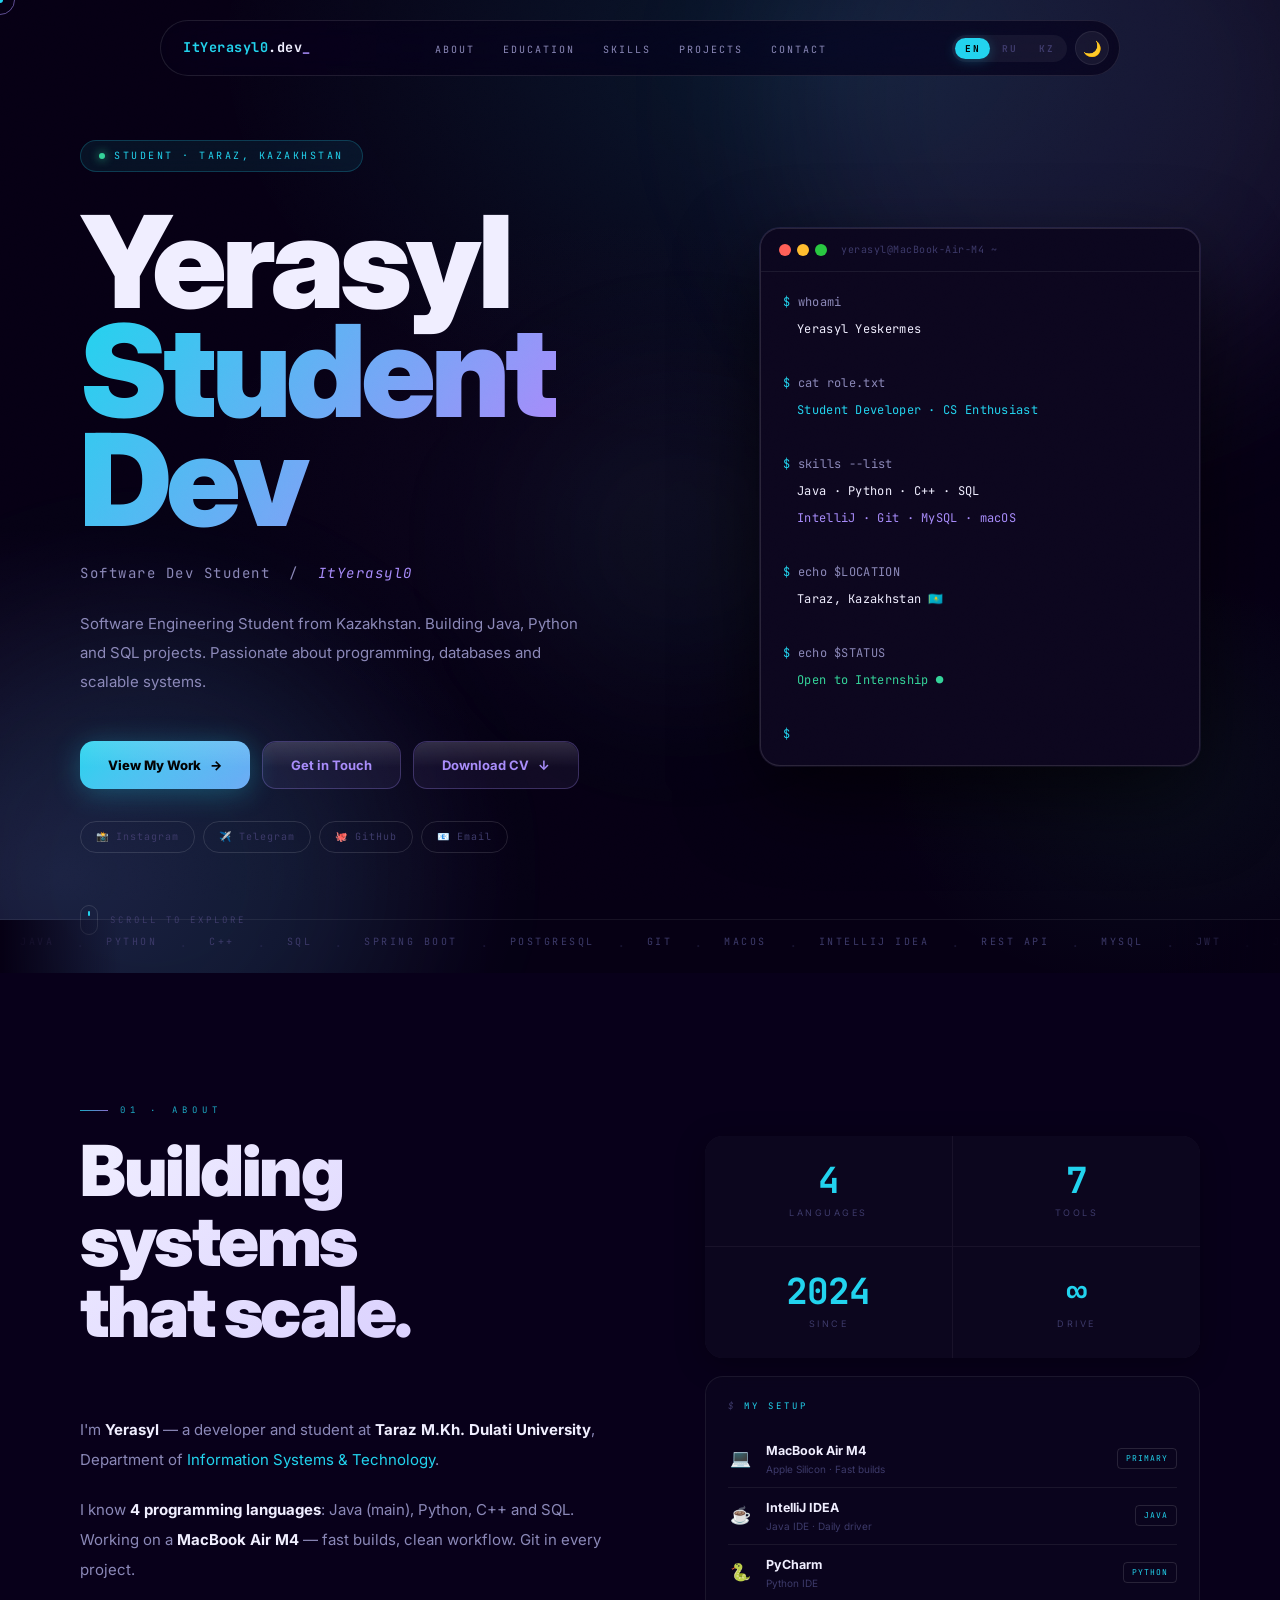
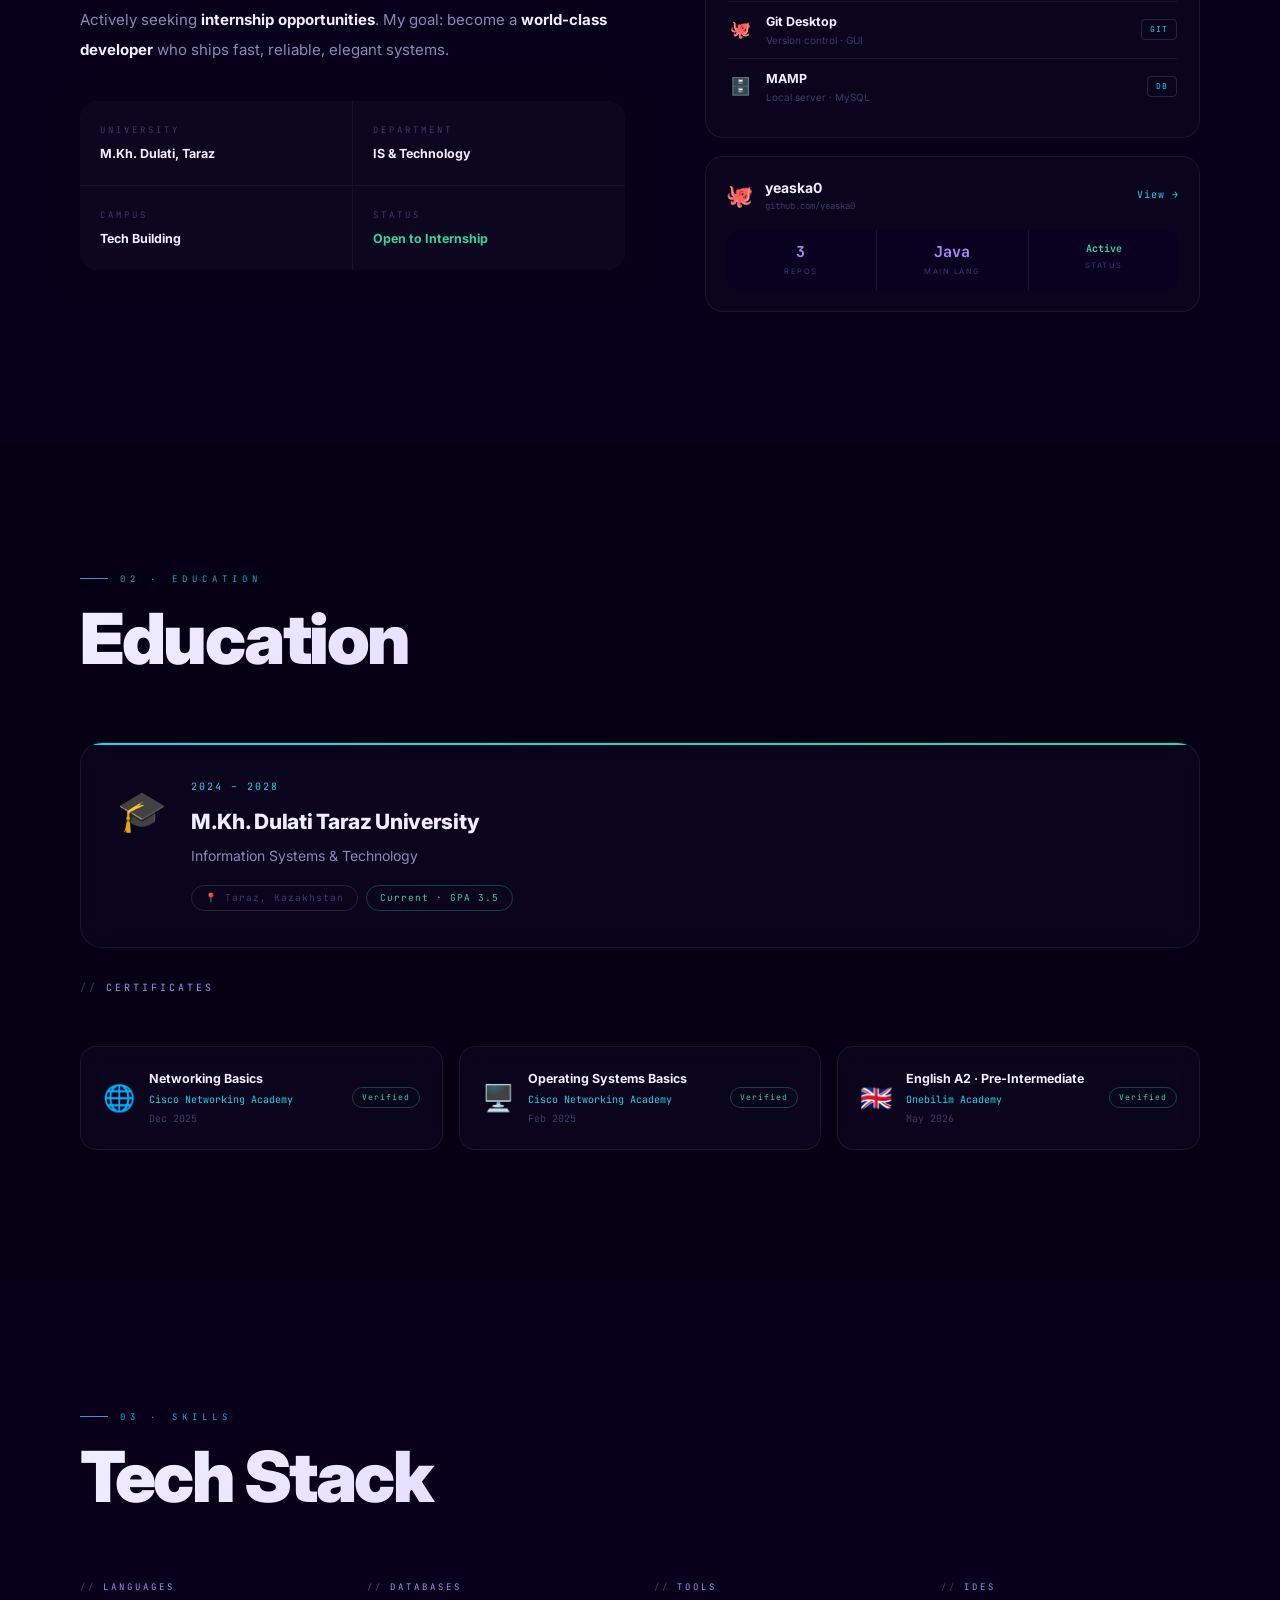
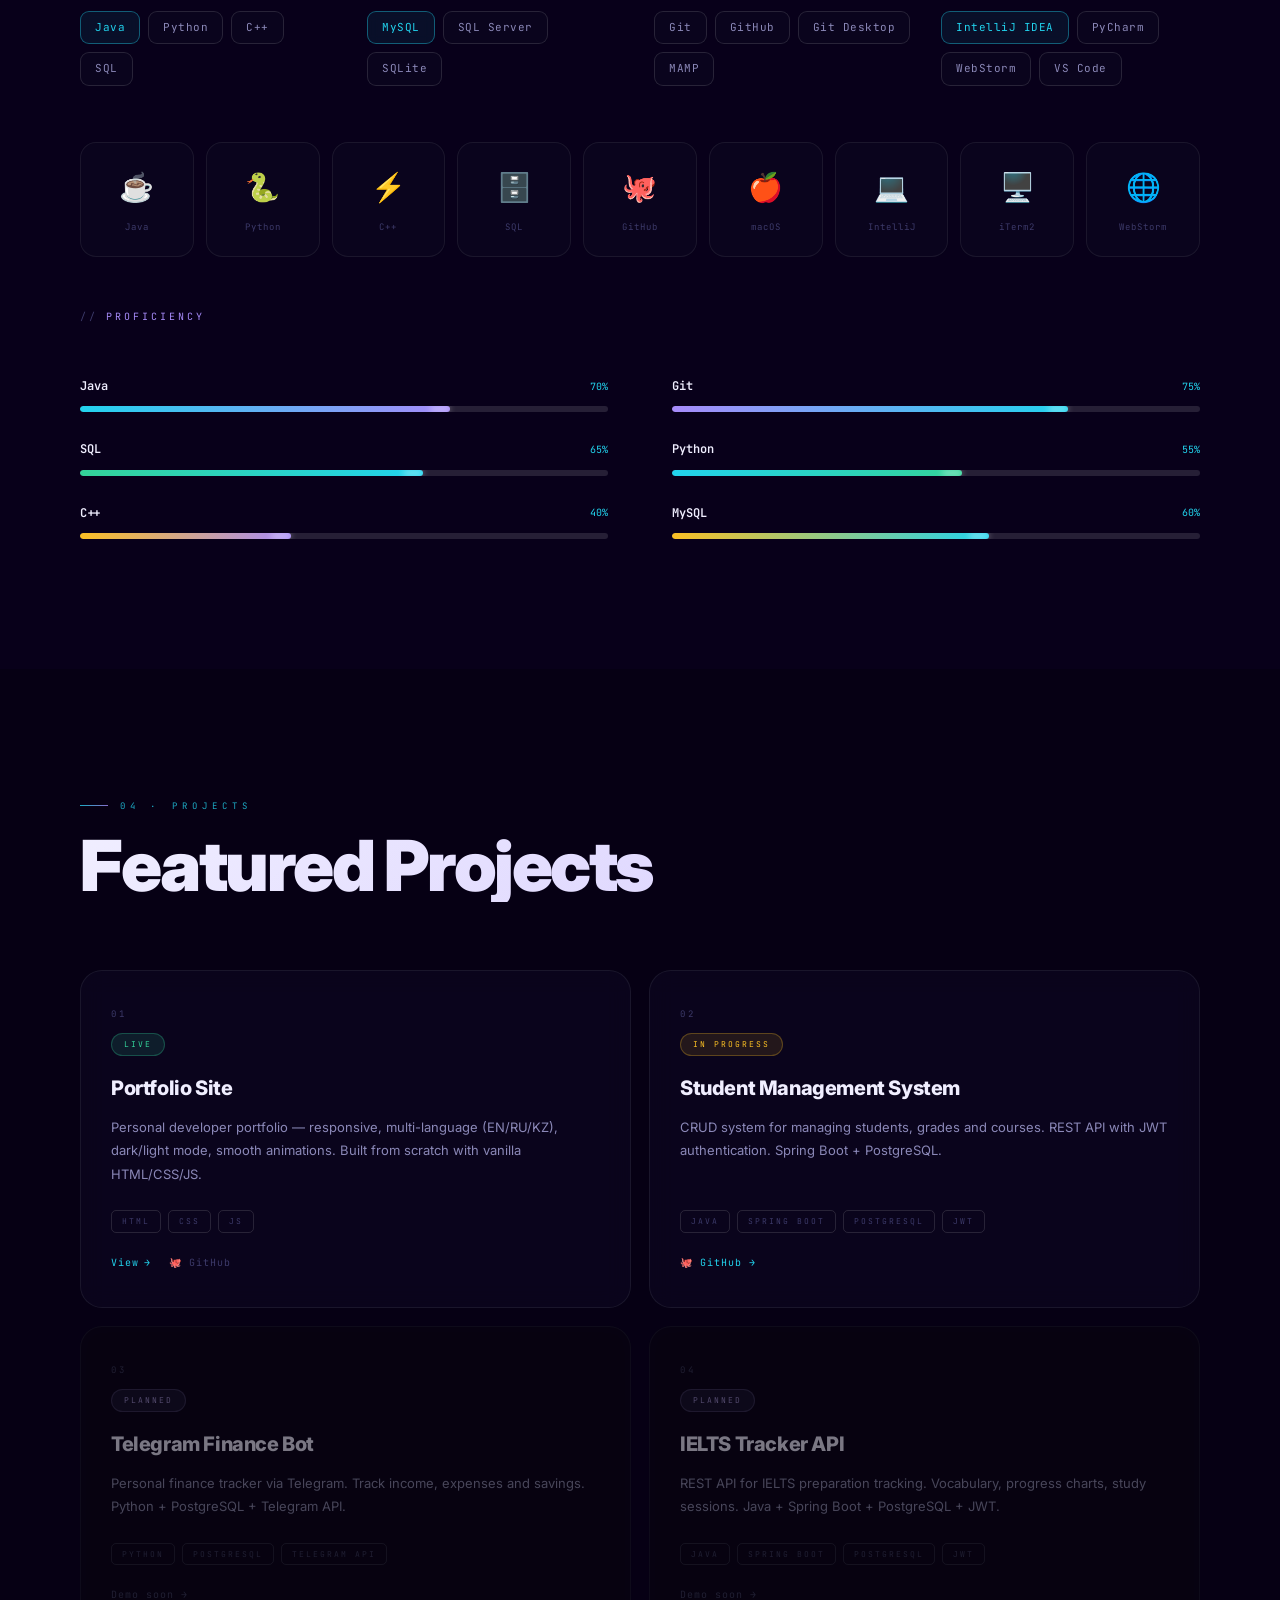
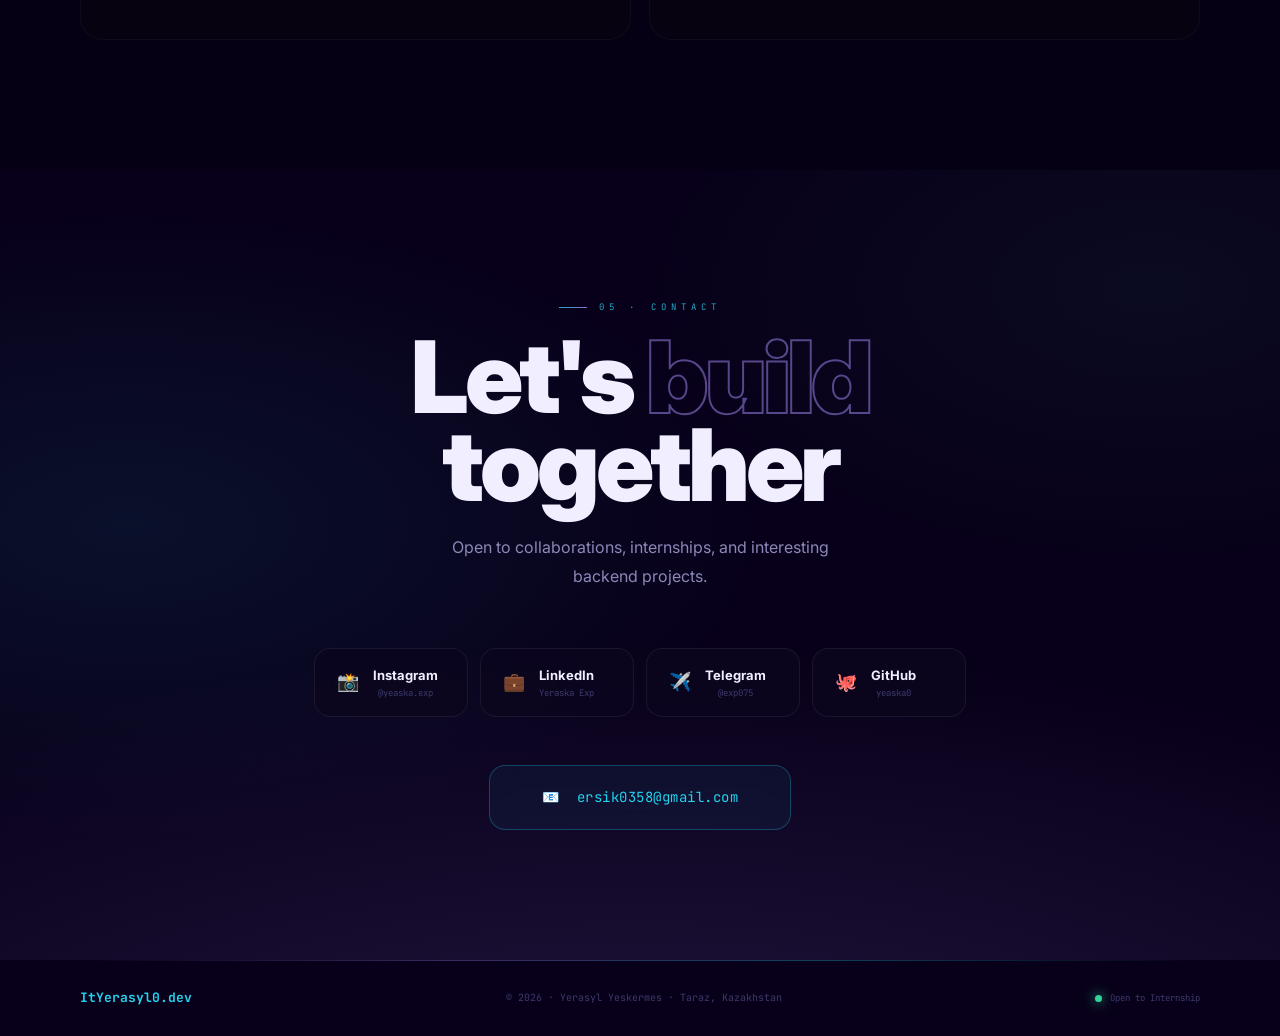
==== commit d736c091: "feat: premium redesign — floating pill nav, aurora hero, marquee, editorial typography" ====
--- a/index.html
+++ b/index.html
@@ -9,10 +9,10 @@
     <meta property="og:url"         content="https://portfolio-eight-ashy-538vqpia0p.vercel.app/">
     <meta property="og:title"       content="ItYerasyl0.dev — Student Developer">
     <meta property="og:description" content="Software Engineering Student from Taraz, Kazakhstan">
-    <meta name="theme-color"        content="#04060a">
+    <meta name="theme-color"        content="#060014">
     <link rel="icon" href="data:image/svg+xml,<svg xmlns='http://www.w3.org/2000/svg' viewBox='0 0 100 100'><text y='.9em' font-size='90'>💻</text></svg>">
     <link rel="preconnect" href="https://fonts.googleapis.com">
-    <link href="https://fonts.googleapis.com/css2?family=JetBrains+Mono:wght@300;400;500;700&family=Inter:wght@300;400;500;600;700;800;900&display=swap" rel="stylesheet">
+    <link href="https://fonts.googleapis.com/css2?family=JetBrains+Mono:wght@300;400;500;600;700&family=Inter:ital,opsz,wght@0,14..32,300;0,14..32,400;0,14..32,500;0,14..32,600;0,14..32,700;0,14..32,800;0,14..32,900;1,14..32,400&display=swap" rel="stylesheet">
     <link rel="stylesheet" href="style.css">
     <script defer src="/_vercel/insights/script.js"></script>
 </head>
@@ -30,107 +30,101 @@
     </div>
 </div>
 
-
 <!-- Scroll progress -->
 <div id="nprog"></div>
 
-<!-- ── TOPBAR ────────────────────────────── -->
-<div id="topbar">
-    <div class="lpills">
-        <button class="lpill on" data-lang="en" onclick="sl('en')">EN</button>
-        <button class="lpill"    data-lang="ru" onclick="sl('ru')">RU</button>
-        <button class="lpill"    data-lang="kz" onclick="sl('kz')">KZ</button>
-    </div>
-    <button class="tbtn" id="thbtn" onclick="togTheme()">🌙</button>
-</div>
-
-<!-- ── NAV ──────────────────────────────── -->
+<!-- ── FLOATING NAV ──────────────────────── -->
 <nav id="nav">
-    <div class="nlogo"><span>ItYerasyl0</span>.dev<em>_</em></div>
-    <ul class="nlinks">
-        <li><a href="#about"     data-t="na">About</a></li>
-        <li><a href="#education" data-t="ned">Education</a></li>
-        <li><a href="#skills"    data-t="ns">Skills</a></li>
-        <li><a href="#projects"  data-t="np">Projects</a></li>
-        <li><a href="#contact"   data-t="nc">Contact</a></li>
-    </ul>
-    <button class="nbg" id="nbg" aria-label="Menu">
-        <span></span><span></span><span></span>
-    </button>
+    <div class="npill">
+        <a class="nlogo" href="#"><span>ItYerasyl0</span>.dev<em>_</em></a>
+        <ul class="nlinks">
+            <li><a href="#about"     data-t="na">About</a></li>
+            <li><a href="#education" data-t="ned">Education</a></li>
+            <li><a href="#skills"    data-t="ns">Skills</a></li>
+            <li><a href="#projects"  data-t="np">Projects</a></li>
+            <li><a href="#contact"   data-t="nc">Contact</a></li>
+        </ul>
+        <div class="nav-r">
+            <div class="lpills">
+                <button class="lpill on" data-lang="en" onclick="sl('en')">EN</button>
+                <button class="lpill"    data-lang="ru" onclick="sl('ru')">RU</button>
+                <button class="lpill"    data-lang="kz" onclick="sl('kz')">KZ</button>
+            </div>
+            <button class="tbtn" id="thbtn" onclick="togTheme()">🌙</button>
+            <button class="nbg" id="nbg" aria-label="Menu">
+                <span></span><span></span><span></span>
+            </button>
+        </div>
+    </div>
 </nav>
 
 <!-- Mobile drawer -->
 <div class="novlay" id="nov" onclick="closeMob()"></div>
 <div class="ndrawer" id="ndr">
-    <a href="#about"     class="nmlink" data-t="na">About</a>
-    <a href="#education" class="nmlink" data-t="ned">Education</a>
-    <a href="#skills"    class="nmlink" data-t="ns">Skills</a>
-    <a href="#projects"  class="nmlink" data-t="np">Projects</a>
-    <a href="#contact"   class="nmlink" data-t="nc">Contact</a>
+    <a href="#about"     class="nmlink" onclick="closeMob()" data-t="na">About</a>
+    <a href="#education" class="nmlink" onclick="closeMob()" data-t="ned">Education</a>
+    <a href="#skills"    class="nmlink" onclick="closeMob()" data-t="ns">Skills</a>
+    <a href="#projects"  class="nmlink" onclick="closeMob()" data-t="np">Projects</a>
+    <a href="#contact"   class="nmlink" onclick="closeMob()" data-t="nc">Contact</a>
+    <div class="nd-lang">
+        <button class="lpill on" data-lang="en" onclick="sl('en');closeMob()">EN</button>
+        <button class="lpill"    data-lang="ru" onclick="sl('ru');closeMob()">RU</button>
+        <button class="lpill"    data-lang="kz" onclick="sl('kz');closeMob()">KZ</button>
+    </div>
 </div>
 
 <!-- ══════════════════════════════════════
      HERO
 ══════════════════════════════════════ -->
 <section id="hero">
+    <!-- Background layers -->
     <div class="hbg"></div>
     <div class="hgrid"></div>
-
-    <!-- Floating orbs -->
-    <div class="orb" style="width:420px;height:420px;background:color-mix(in srgb,var(--a1) 6%,transparent);top:-80px;right:-80px;--d:10s;--dl:0s"></div>
-    <div class="orb" style="width:340px;height:340px;background:color-mix(in srgb,var(--a2) 6%,transparent);bottom:-60px;left:-60px;--d:12s;--dl:-4s"></div>
-    <div class="orb" style="width:200px;height:200px;background:color-mix(in srgb,var(--a3) 4%,transparent);top:45%;right:28%;--d:8s;--dl:-2s"></div>
+    <div class="aurora au1"></div>
+    <div class="aurora au2"></div>
+    <div class="aurora au3"></div>
 
     <div class="hcontent">
         <!-- Left: text -->
         <div class="hinner">
-            <div class="hbadge">
+            <div class="hbadge" style="animation:fu .6s .1s both">
                 <span class="bdot"></span>
-                <span data-t="hb">Backend Developer · Taraz, Kazakhstan</span>
-            </div>
-
-            <div class="hname">
+                <span data-t="hb">Student · Taraz, Kazakhstan</span>
+            </div>
+
+            <h1 class="hname">
                 <span class="hn1" data-t="hn1">Yerasyl</span>
                 <span class="hn2">Student Dev</span>
-            </div>
-
-            <div class="hrole">
-                <span data-t="hr">Backend Engineer</span>
+            </h1>
+
+            <div class="hrole" style="animation:fu .65s .7s both">
+                <span data-t="hr">Software Dev Student</span>
                 &nbsp;/&nbsp;
                 <span class="hl">ItYerasyl0</span>
             </div>
 
-            <p class="hdesc" data-t="hd">
+            <p class="hdesc" data-t="hd" style="animation:fu .65s .9s both">
                 Software Engineering Student from Kazakhstan.
                 Building Java, Python and SQL projects. Passionate about programming,
                 databases and scalable systems.
             </p>
 
-            <div class="hbtns">
-                <a href="#projects" class="btn btnp"><span data-t="hb1">View My Work</span> →</a>
-                <a href="#contact"  class="btn btno"><span data-t="hb2">Get in Touch</span></a>
-                <a href="./cv.pdf" class="btn btno" download><span data-t="hcv">Download CV</span> ↓</a>
-            </div>
-
-            <div class="hsocials">
+            <div class="hbtns" style="animation:fu .65s 1.1s both">
+                <a href="#projects" class="btn btnp mag"><span data-t="hb1">View My Work</span> →</a>
+                <a href="#contact"  class="btn btno mag"><span data-t="hb2">Get in Touch</span></a>
+                <a href="./cv.pdf" class="btn btno mag" download><span data-t="hcv">Download CV</span> ↓</a>
+            </div>
+
+            <div class="hsocials" style="animation:fu .65s 1.25s both">
                 <a href="https://www.instagram.com/yeaska.exp/" target="_blank" rel="noopener" class="schip">📸 Instagram</a>
                 <a href="https://t.me/exp075"                   target="_blank" rel="noopener" class="schip">✈️ Telegram</a>
                 <a href="https://github.com/yeaska0"            target="_blank" rel="noopener" class="schip">🐙 GitHub</a>
                 <a href="mailto:ersik0358@gmail.com"            class="schip">📧 Email</a>
             </div>
-
-            <div class="hchips">
-                <span class="chip">Java</span>
-                <span class="chip">Python</span>
-                <span class="chip">C++</span>
-                <span class="chip">SQL</span>
-                <span class="chip">Git</span>
-                <span class="chip">MacBook M4</span>
-            </div>
-        </div>
-
-        <!-- Right: Terminal card (hidden on mobile) -->
-        <div class="hterm">
+        </div>
+
+        <!-- Right: Terminal -->
+        <div class="hterm" style="animation:fu .65s 1.0s both">
             <div class="terminal-card">
                 <div class="term-bar">
                     <span class="term-dot" style="background:#ff5f57"></span>
@@ -140,7 +134,7 @@
                 </div>
                 <div class="term-body">
                     <div class="term-line"><span class="term-prompt">$ </span>whoami</div>
-                    <div class="term-line term-out">Yerasyl</div>
+                    <div class="term-line term-out">Yerasyl Yeskermes</div>
                     <div class="term-line">&nbsp;</div>
                     <div class="term-line"><span class="term-prompt">$ </span>cat role.txt</div>
                     <div class="term-line term-cyan">Student Developer · CS Enthusiast</div>
@@ -161,6 +155,36 @@
         </div>
     </div>
 
+    <!-- Tech marquee strip -->
+    <div class="h-marquee" style="animation:fu .6s 1.6s both">
+        <div class="marquee-track">
+            <span class="mtag">Java</span><span class="msep">·</span>
+            <span class="mtag">Python</span><span class="msep">·</span>
+            <span class="mtag">C++</span><span class="msep">·</span>
+            <span class="mtag">SQL</span><span class="msep">·</span>
+            <span class="mtag">Spring Boot</span><span class="msep">·</span>
+            <span class="mtag">PostgreSQL</span><span class="msep">·</span>
+            <span class="mtag">Git</span><span class="msep">·</span>
+            <span class="mtag">macOS</span><span class="msep">·</span>
+            <span class="mtag">IntelliJ IDEA</span><span class="msep">·</span>
+            <span class="mtag">REST API</span><span class="msep">·</span>
+            <span class="mtag">MySQL</span><span class="msep">·</span>
+            <span class="mtag">JWT</span><span class="msep">·</span>
+            <span class="mtag">Java</span><span class="msep">·</span>
+            <span class="mtag">Python</span><span class="msep">·</span>
+            <span class="mtag">C++</span><span class="msep">·</span>
+            <span class="mtag">SQL</span><span class="msep">·</span>
+            <span class="mtag">Spring Boot</span><span class="msep">·</span>
+            <span class="mtag">PostgreSQL</span><span class="msep">·</span>
+            <span class="mtag">Git</span><span class="msep">·</span>
+            <span class="mtag">macOS</span><span class="msep">·</span>
+            <span class="mtag">IntelliJ IDEA</span><span class="msep">·</span>
+            <span class="mtag">REST API</span><span class="msep">·</span>
+            <span class="mtag">MySQL</span><span class="msep">·</span>
+            <span class="mtag">JWT</span><span class="msep">·</span>
+        </div>
+    </div>
+
     <div class="scue">
         <div class="smouse"><div class="swheel"></div></div>
         <span data-t="sc">Scroll to explore</span>
@@ -178,7 +202,7 @@
         <div class="rvl">
             <div class="sectitle" data-t="ah">Building systems<br>that scale.</div>
 
-            <p data-t="ap1">I'm <strong>Yerasyl</strong> — a backend-focused developer and student at
+            <p data-t="ap1">I'm <strong>Yerasyl</strong> — a developer and student at
                 <strong>Taraz M.Kh. Dulati University</strong> (since 2024), Department of
                 <span class="hi">Information Systems &amp; Technology</span>.</p>
 
@@ -186,7 +210,7 @@
                 Working on a <strong>MacBook Air M4</strong> — fast builds, clean workflow. Git in every project.</p>
 
             <p data-t="ap3">Actively seeking <strong>internship opportunities</strong>. My goal: become a
-                <strong>world-class backend engineer</strong> who ships fast, reliable, elegant systems.</p>
+                <strong>world-class developer</strong> who ships fast, reliable, elegant systems.</p>
 
             <div class="infogrid">
                 <div class="icell">
@@ -209,7 +233,7 @@
         </div>
 
         <!-- Right -->
-        <div class="rvr" style="display:flex;flex-direction:column;gap:20px">
+        <div class="rvr" style="display:flex;flex-direction:column;gap:18px">
 
             <div class="statgrid">
                 <div class="sbox">
@@ -351,7 +375,7 @@
 <!-- ══════════════════════════════════════
      SKILLS  §03
 ══════════════════════════════════════ -->
-<section id="skills" class="sec">
+<section id="skills" class="sec sec-alt">
     <div class="eyebrow">03 · <span data-t="ns">Skills</span></div>
     <div class="sectitle rv" data-t="skh">Tech Stack</div>
 
@@ -405,7 +429,7 @@
         <div class="ttile"><div class="tico">🌐</div><div class="tnm">WebStorm</div></div>
     </div>
 
-    <div class="cert-title rv" style="margin-top:48px" data-t="skprof">Proficiency</div>
+    <div class="cert-title rv" style="margin-top:52px" data-t="skprof">Proficiency</div>
     <div class="skillbars rv">
         <div class="skbar">
             <div class="skbar-hd"><span>Java</span><span class="skbar-pct">70%</span></div>
@@ -437,7 +461,7 @@
 <!-- ══════════════════════════════════════
      PROJECTS  §04
 ══════════════════════════════════════ -->
-<section id="projects" class="sec sec-alt">
+<section id="projects" class="sec">
     <div class="eyebrow">04 · <span data-t="np">Projects</span></div>
     <div class="sectitle rv" data-t="ph">Featured Projects</div>
 
@@ -448,7 +472,7 @@
             <div class="pnum">01</div>
             <span class="pstatus live" data-t="ps_live">Live</span>
             <h3 data-t="p1t">Portfolio Site</h3>
-            <p data-t="p1d">Personal developer portfolio — responsive, multi-language (EN/RU/KZ), dark/light mode, auth system, animations. Built from scratch.</p>
+            <p data-t="p1d">Personal developer portfolio — responsive, multi-language (EN/RU/KZ), dark/light mode, smooth animations. Built from scratch with vanilla HTML/CSS/JS.</p>
             <div class="ptags">
                 <span class="ptag">HTML</span>
                 <span class="ptag">CSS</span>
@@ -530,7 +554,7 @@
         <span data-t="ch2">together</span>
     </div>
 
-    <p class="ctsub rv" data-t="cs">Open to collaborations, internships, and interesting backend projects.</p>
+    <p class="ctsub rv" data-t="cs">Open to collaborations, internships, and interesting projects.</p>
 
     <div class="socrow rv">
         <a href="https://www.instagram.com/yeaska.exp/" class="socard" target="_blank" rel="noopener">
@@ -554,13 +578,12 @@
     <div class="rv">
         <a href="mailto:ersik0358@gmail.com" class="elink">📧 &nbsp;ersik0358@gmail.com</a>
     </div>
-
 </section>
 
 <!-- ── FOOTER ─────────────────────────── -->
 <footer>
     <div class="flogo">ItYerasyl0.dev</div>
-    <p>© 2026 · ItYerasyl0 · Taraz, Kazakhstan</p>
+    <p>© 2026 · Yerasyl Yeskermes · Taraz, Kazakhstan</p>
     <div class="fstat"><div class="fdot"></div><span data-t="fa">Open to Internship</span></div>
 </footer>
 
@@ -569,4 +592,4 @@
 
 <script src="main.js"></script>
 </body>
-</html>+</html>
--- a/style.css
+++ b/style.css
@@ -1,53 +1,56 @@
 /* ═══════════════════════════════════════════
-   TOKENS — dark / light
+   DESIGN TOKENS
 ═══════════════════════════════════════════ */
 [data-theme="dark"] {
-    --bg:      #020912;
-    --bg1:     #040e1c;
-    --bg2:     #071225;
-    --card:    rgba(9,18,34,0.85);
-    --card-s:  #091222;
-    --card2:   rgba(12,24,44,0.92);
-    --border:  rgba(255,255,255,.065);
-    --border2: rgba(255,255,255,.11);
-    --text:    #edf4fc;
-    --text2:   #7d99b5;
-    --muted:   #3a5470;
-    --a1:      #22d3ee;
-    --a2:      #a78bfa;
-    --a3:      #34d399;
-    --a4:      #fbbf24;
-    --shadow:  0 48px 120px rgba(0,0,0,.9);
-    --glow:    rgba(34,211,238,.22);
-    --glow2:   rgba(167,139,250,.18);
+    --bg:       #060014;
+    --bg1:      #08001a;
+    --bg2:      #0a0020;
+    --card:     rgba(12,6,30,0.8);
+    --card-s:   #0c061e;
+    --card2:    rgba(16,8,40,0.9);
+    --border:   rgba(255,255,255,.07);
+    --border2:  rgba(255,255,255,.12);
+    --text:     #f0eeff;
+    --text2:    #8b88b8;
+    --muted:    #3d3a6a;
+    --a1:       #22d3ee;
+    --a2:       #a78bfa;
+    --a3:       #34d399;
+    --a4:       #fbbf24;
+    --shadow:   0 48px 120px rgba(0,0,0,.95);
+    --glow:     rgba(34,211,238,.25);
+    --glow2:    rgba(167,139,250,.22);
+    --nav-bg:   rgba(6,0,20,.7);
+    --nav-border: rgba(255,255,255,.1);
 }
 
 [data-theme="light"] {
-    --bg:      #f8fafc;
-    --bg1:     #f1f5f9;
-    --bg2:     #e8edf6;
-    --card:    rgba(255,255,255,0.9);
-    --card-s:  #ffffff;
-    --card2:   rgba(248,250,252,.95);
-    --border:  rgba(0,0,0,.07);
-    --border2: rgba(0,0,0,.13);
-    --text:    #0c1826;
-    --text2:   #4a6680;
-    --muted:   #8aa4bc;
-    --a1:      #0891b2;
-    --a2:      #7c3aed;
-    --a3:      #059669;
-    --a4:      #d97706;
-    --shadow:  0 20px 60px rgba(0,0,0,.07);
-    --glow:    rgba(8,145,178,.14);
-    --glow2:   rgba(124,58,237,.12);
+    --bg:       #fafbff;
+    --bg1:      #f3f4ff;
+    --bg2:      #ebebff;
+    --card:     rgba(255,255,255,.9);
+    --card-s:   #ffffff;
+    --card2:    rgba(248,248,255,.95);
+    --border:   rgba(0,0,0,.07);
+    --border2:  rgba(0,0,0,.13);
+    --text:     #0a0820;
+    --text2:    #4a4880;
+    --muted:    #9898c0;
+    --a1:       #0891b2;
+    --a2:       #7c3aed;
+    --a3:       #059669;
+    --a4:       #d97706;
+    --shadow:   0 20px 60px rgba(0,0,0,.06);
+    --glow:     rgba(8,145,178,.14);
+    --glow2:    rgba(124,58,237,.12);
+    --nav-bg:   rgba(250,251,255,.8);
+    --nav-border: rgba(0,0,0,.1);
 }
 
 /* ═══════════════════════════════════════════
    RESET & BASE
 ═══════════════════════════════════════════ */
-*, *::before, *::after { margin: 0; padding: 0; box-sizing: border-box; }
-
+*, *::before, *::after { margin:0; padding:0; box-sizing:border-box; }
 html { scroll-behavior: smooth; }
 
 body {
@@ -59,62 +62,51 @@
     transition: background .4s, color .4s;
     -webkit-font-smoothing: antialiased;
     -moz-osx-font-smoothing: grayscale;
-    text-rendering: optimizeLegibility;
-}
-
-/* Noise grain overlay */
+}
+
+/* Film grain overlay */
 body::after {
     content: '';
-    position: fixed;
-    inset: 0;
-    background-image: url("data:image/svg+xml,%3Csvg xmlns='http://www.w3.org/2000/svg' width='300' height='300'%3E%3Cfilter id='n'%3E%3CfeTurbulence type='fractalNoise' baseFrequency='0.85' numOctaves='4' stitchTiles='stitch'/%3E%3C/filter%3E%3Crect width='300' height='300' filter='url(%23n)' opacity='0.04'/%3E%3C/svg%3E");
+    position: fixed; inset: 0;
+    background-image: url("data:image/svg+xml,%3Csvg xmlns='http://www.w3.org/2000/svg' width='300' height='300'%3E%3Cfilter id='n'%3E%3CfeTurbulence type='fractalNoise' baseFrequency='0.85' numOctaves='4' stitchTiles='stitch'/%3E%3C/filter%3E%3Crect width='300' height='300' filter='url(%23n)' opacity='0.035'/%3E%3C/svg%3E");
     pointer-events: none;
     z-index: 9999;
-    opacity: .55;
+    opacity: .7;
     mix-blend-mode: overlay;
 }
 
-::selection { background: color-mix(in srgb, var(--a1) 25%, transparent); color: var(--text); }
+::selection { background: color-mix(in srgb, var(--a2) 25%, transparent); color: var(--text); }
 
 a       { text-decoration: none; color: inherit; }
 button  { font-family: inherit; cursor: pointer; border: none; background: none; }
 input   { font-family: inherit; border: none; outline: none; }
 ul      { list-style: none; }
 
-::-webkit-scrollbar          { width: 3px; }
-::-webkit-scrollbar-track    { background: transparent; }
-::-webkit-scrollbar-thumb    { background: color-mix(in srgb, var(--a1) 50%, transparent); border-radius: 3px; }
-::-webkit-scrollbar-thumb:hover { background: var(--a1); }
-
-/* ═══════════════════════════════════════════
-   CUSTOM CURSOR
+::-webkit-scrollbar { width: 3px; }
+::-webkit-scrollbar-track { background: transparent; }
+::-webkit-scrollbar-thumb { background: color-mix(in srgb, var(--a2) 50%, transparent); border-radius: 3px; }
+
+/* ═══════════════════════════════════════════
+   CURSOR
 ═══════════════════════════════════════════ */
 @media (pointer: fine) {
     * { cursor: none !important; }
-
     #cdot {
-        position: fixed;
-        width: 6px; height: 6px;
-        background: var(--a1);
-        border-radius: 50%;
-        pointer-events: none;
-        z-index: 10000;
+        position: fixed; width: 6px; height: 6px;
+        background: var(--a1); border-radius: 50%;
+        pointer-events: none; z-index: 10000;
         transform: translate(-50%,-50%);
         transition: width .15s, height .15s, background .15s;
-        mix-blend-mode: normal;
     }
     #cring {
-        position: fixed;
-        width: 32px; height: 32px;
-        border: 1.5px solid color-mix(in srgb, var(--a1) 45%, transparent);
-        border-radius: 50%;
-        pointer-events: none;
-        z-index: 9999;
+        position: fixed; width: 30px; height: 30px;
+        border: 1.5px solid color-mix(in srgb, var(--a2) 55%, transparent);
+        border-radius: 50%; pointer-events: none; z-index: 9999;
         transform: translate(-50%,-50%);
-        transition: width .28s cubic-bezier(.25,.46,.45,.94), height .28s cubic-bezier(.25,.46,.45,.94), opacity .25s;
+        transition: width .3s cubic-bezier(.25,.46,.45,.94), height .3s cubic-bezier(.25,.46,.45,.94), opacity .25s, border-color .25s;
     }
-    .hovering #cdot  { width: 14px; height: 14px; background: var(--a2); }
-    .hovering #cring { width: 52px; height: 52px; opacity: .4; }
+    .hovering #cdot  { width: 12px; height: 12px; background: var(--a2); }
+    .hovering #cring { width: 48px; height: 48px; opacity: .5; border-color: color-mix(in srgb, var(--a2) 60%, transparent); }
 }
 
 /* ═══════════════════════════════════════════
@@ -126,34 +118,22 @@
     display: flex; align-items: center; justify-content: center;
     transition: opacity .7s cubic-bezier(.4,0,.2,1), transform .7s;
 }
-#loader.hide { opacity: 0; transform: scale(1.05); pointer-events: none; }
-
-.loader-inner { text-align: center; }
+#loader.hide { opacity: 0; transform: scale(1.04); pointer-events: none; }
+.loader-inner  { text-align: center; }
 .loader-logo {
     font-family: 'JetBrains Mono', monospace;
-    font-size: 20px; font-weight: 700;
-    color: var(--a1); letter-spacing: 3px; margin-bottom: 28px;
-    animation: lgo .6s both;
-}
-@keyframes lgo { from { opacity: 0; transform: translateY(10px); } to { opacity: 1; transform: none; } }
-
-.loader-bar {
-    width: 180px; height: 1.5px;
-    background: var(--border2); border-radius: 2px; overflow: hidden;
-    margin: 0 auto;
-}
-.loader-fill {
-    height: 100%; width: 0;
-    background: linear-gradient(90deg, var(--a1), var(--a2), var(--a1));
-    background-size: 200%;
-    border-radius: 2px;
-    animation: load 1.7s cubic-bezier(.4,0,.2,1) forwards, shimmer 1.7s linear forwards;
-}
+    font-size: 18px; font-weight: 700; color: var(--a1);
+    letter-spacing: 3px; margin-bottom: 28px;
+    animation: fu .5s both;
+}
+.loader-bar  { width: 160px; height: 1px; background: var(--border2); border-radius: 2px; overflow: hidden; margin: 0 auto; }
+.loader-fill { height: 100%; width: 0; background: linear-gradient(90deg, var(--a1), var(--a2), var(--a1)); background-size: 200%; animation: load 1.6s cubic-bezier(.4,0,.2,1) forwards, shimmer 1.6s linear forwards; }
 @keyframes load    { to { width: 100%; } }
 @keyframes shimmer { from { background-position: 200% 0; } to { background-position: -200% 0; } }
-
-/* ═══════════════════════════════════════════
-   NAV PROGRESS BAR
+@keyframes fu      { from { opacity: 0; transform: translateY(20px); } to { opacity: 1; transform: none; } }
+
+/* ═══════════════════════════════════════════
+   SCROLL PROGRESS
 ═══════════════════════════════════════════ */
 #nprog {
     position: fixed; top: 0; left: 0; z-index: 1000;
@@ -164,105 +144,95 @@
 }
 
 /* ═══════════════════════════════════════════
-   TOPBAR (lang + theme)
-═══════════════════════════════════════════ */
-#topbar {
-    position: fixed; top: 18px; right: 22px;
-    z-index: 600;
-    display: flex; align-items: center; gap: 8px;
-}
-.lpills {
-    display: flex; gap: 2px;
-    background: var(--card); border: 1px solid var(--border);
-    border-radius: 14px; padding: 4px;
-    backdrop-filter: blur(24px);
-    -webkit-backdrop-filter: blur(24px);
-}
-.lpill {
-    font-family: 'JetBrains Mono', monospace;
-    font-size: 10px; font-weight: 600; letter-spacing: 1.5px;
-    padding: 5px 11px; border-radius: 10px;
-    color: var(--muted); text-transform: uppercase; transition: all .2s;
-}
-.lpill.on  { background: var(--a1); color: #000; font-weight: 700; box-shadow: 0 2px 12px var(--glow); }
-.lpill:hover:not(.on) { color: var(--a1); }
-
-.tbtn {
-    width: 38px; height: 38px;
-    background: var(--card); border: 1px solid var(--border);
-    border-radius: 12px; font-size: 16px;
-    display: flex; align-items: center; justify-content: center;
-    transition: all .25s;
-    backdrop-filter: blur(24px);
-    -webkit-backdrop-filter: blur(24px);
-}
-.tbtn:hover { border-color: color-mix(in srgb, var(--a1) 50%, transparent); transform: scale(1.08); }
-
-/* ═══════════════════════════════════════════
-   NAVIGATION
+   FLOATING PILL NAV
 ═══════════════════════════════════════════ */
 nav {
-    position: fixed; top: 0; left: 0; right: 0;
+    position: fixed; top: 20px; left: 50%; transform: translateX(-50%);
     z-index: 500;
+    width: calc(100% - 40px); max-width: 960px;
+    transition: top .35s;
+}
+nav.stuck { top: 12px; }
+
+.npill {
     display: flex; align-items: center; justify-content: space-between;
-    padding: 24px 220px 24px 64px;
-    transition: padding .35s, background .35s, border-color .35s, box-shadow .35s;
-    border-bottom: 1px solid transparent;
-}
-nav.stuck {
-    background: rgba(2,9,18,.88);
-    backdrop-filter: blur(28px) saturate(180%);
-    -webkit-backdrop-filter: blur(28px) saturate(180%);
-    border-color: var(--border);
-    padding: 14px 220px 14px 64px;
-    box-shadow: 0 8px 48px rgba(0,0,0,.35);
-}
-[data-theme="light"] nav.stuck {
-    background: rgba(248,250,252,.9);
-}
+    padding: 10px 10px 10px 22px;
+    background: var(--nav-bg);
+    backdrop-filter: blur(28px) saturate(200%);
+    -webkit-backdrop-filter: blur(28px) saturate(200%);
+    border: 1px solid var(--nav-border);
+    border-radius: 100px;
+    gap: 16px;
+    transition: background .35s, box-shadow .35s, border-color .35s;
+    animation: navIn .8s .2s cubic-bezier(.4,0,.2,1) both;
+}
+@keyframes navIn { from { opacity: 0; transform: translateY(-16px); } to { opacity: 1; transform: none; } }
+
+nav.stuck .npill {
+    background: color-mix(in srgb, var(--nav-bg) 98%, transparent);
+    box-shadow: 0 24px 80px rgba(0,0,0,.45), 0 0 0 1px rgba(255,255,255,.06);
+}
+[data-theme="light"] nav.stuck .npill { box-shadow: 0 12px 40px rgba(0,0,0,.1); }
 
 .nlogo {
     font-family: 'JetBrains Mono', monospace;
-    font-size: 14px; font-weight: 700;
-    letter-spacing: .5px;
+    font-size: 13.5px; font-weight: 700; letter-spacing: .5px;
+    white-space: nowrap; flex-shrink: 0;
 }
 .nlogo span { color: var(--a1); }
-.nlogo em {
-    color: var(--a2); font-style: normal;
-    animation: blink 1s step-end infinite;
-}
+.nlogo em   { color: var(--a2); font-style: normal; animation: blink 1s step-end infinite; }
 @keyframes blink { 50% { opacity: 0; } }
 
-.nlinks { display: flex; gap: 36px; }
+.nlinks { display: flex; gap: 28px; }
 .nlinks a {
     font-family: 'JetBrains Mono', monospace;
-    font-size: 10.5px; letter-spacing: 2px; text-transform: uppercase;
-    color: var(--text2); position: relative; padding-bottom: 4px;
-    transition: color .2s;
+    font-size: 10px; letter-spacing: 2px; text-transform: uppercase;
+    color: var(--text2); position: relative; padding-bottom: 3px;
+    transition: color .2s; white-space: nowrap;
 }
 .nlinks a::after {
     content: ''; position: absolute; bottom: 0; left: 0;
     width: 0; height: 1px;
     background: linear-gradient(90deg, var(--a1), var(--a2));
-    transition: width .35s cubic-bezier(.4,0,.2,1);
+    transition: width .3s cubic-bezier(.4,0,.2,1);
 }
 .nlinks a:hover, .nlinks a.active { color: var(--text); }
 .nlinks a:hover::after, .nlinks a.active::after { width: 100%; }
 
+.nav-r {
+    display: flex; align-items: center; gap: 8px; flex-shrink: 0;
+}
+.lpills {
+    display: flex; gap: 2px;
+    background: rgba(255,255,255,.05);
+    border-radius: 100px; padding: 3px;
+}
+.lpill {
+    font-family: 'JetBrains Mono', monospace;
+    font-size: 9.5px; font-weight: 700; letter-spacing: 1.5px;
+    padding: 4px 10px; border-radius: 100px;
+    color: var(--muted); text-transform: uppercase; transition: all .2s;
+}
+.lpill.on  { background: var(--a1); color: #000; box-shadow: 0 2px 12px var(--glow); }
+.lpill:hover:not(.on) { color: var(--a1); }
+
+.tbtn {
+    width: 34px; height: 34px;
+    background: rgba(255,255,255,.06);
+    border: 1px solid var(--border); border-radius: 100px;
+    font-size: 15px; display: flex; align-items: center; justify-content: center;
+    transition: all .25s;
+}
+.tbtn:hover { border-color: var(--a1); background: rgba(255,255,255,.1); }
+
 /* Hamburger */
-.nbg {
-    display: none; flex-direction: column;
-    gap: 5px; padding: 4px;
-}
-.nbg span {
-    display: block; width: 22px; height: 1.5px;
-    background: var(--text2); border-radius: 2px;
-    transition: transform .35s cubic-bezier(.4,0,.2,1), opacity .3s;
-}
+.nbg { display: none; flex-direction: column; gap: 5px; padding: 6px; }
+.nbg span { display: block; width: 20px; height: 1.5px; background: var(--text2); border-radius: 2px; transition: transform .35s, opacity .3s; }
 .nbg.open span:nth-child(1) { transform: translateY(6.5px) rotate(45deg); background: var(--a1); }
 .nbg.open span:nth-child(2) { opacity: 0; }
 .nbg.open span:nth-child(3) { transform: translateY(-6.5px) rotate(-45deg); background: var(--a1); }
 
+/* Mobile drawer */
 .ndrawer {
     position: fixed; top: 0; right: 0; bottom: 0;
     width: 72%; max-width: 280px; z-index: 499;
@@ -271,59 +241,59 @@
     transition: transform .48s cubic-bezier(.77,0,.18,1);
     display: flex; flex-direction: column;
     justify-content: center; align-items: center; padding: 40px;
-    backdrop-filter: blur(24px);
-    -webkit-backdrop-filter: blur(24px);
+    backdrop-filter: blur(24px); -webkit-backdrop-filter: blur(24px);
 }
 .ndrawer.open { transform: none; }
-
 .novlay {
     position: fixed; inset: 0; z-index: 498;
-    background: rgba(0,0,0,.6);
+    background: rgba(0,0,0,.65);
     opacity: 0; pointer-events: none; transition: opacity .4s;
-    backdrop-filter: blur(4px);
-    -webkit-backdrop-filter: blur(4px);
+    backdrop-filter: blur(4px); -webkit-backdrop-filter: blur(4px);
 }
 .novlay.show { opacity: 1; pointer-events: auto; }
-
 .nmlink {
     font-family: 'JetBrains Mono', monospace;
     font-size: 12px; letter-spacing: 3px; text-transform: uppercase;
     color: var(--text2); padding: 18px 0;
     width: 100%; text-align: center;
     border-bottom: 1px solid var(--border); transition: color .2s;
-}
-.nmlink:last-child { border-bottom: none; }
+    display: block;
+}
+.nmlink:last-of-type { border-bottom: none; }
 .nmlink:hover { color: var(--a1); }
-
-/* ═══════════════════════════════════════════
-   SHARED SECTION STYLES
-═══════════════════════════════════════════ */
-.sec     { padding: 120px 64px; }
+.nd-lang {
+    display: flex; gap: 6px; margin-top: 28px;
+    background: rgba(255,255,255,.05); border-radius: 100px; padding: 4px;
+}
+
+/* ═══════════════════════════════════════════
+   SECTIONS (shared)
+═══════════════════════════════════════════ */
+.sec     { padding: 130px 80px; }
 .sec-alt { background: var(--bg1); }
 
 .eyebrow {
     font-family: 'JetBrains Mono', monospace;
-    font-size: 9.5px; color: var(--a1);
+    font-size: 9px; color: var(--a1);
     letter-spacing: 5px; text-transform: uppercase;
-    margin-bottom: 16px;
+    margin-bottom: 18px;
     display: flex; align-items: center; gap: 12px;
-    opacity: .85;
-}
-.eyebrow::before { content: ''; width: 24px; height: 1px; background: var(--a1); }
+    opacity: .8;
+}
+.eyebrow::before { content: ''; width: 28px; height: 1px; background: linear-gradient(90deg, var(--a1), var(--a2)); }
 
 .sectitle {
-    font-size: clamp(34px, 4.8vw, 58px);
-    font-weight: 900; letter-spacing: -2px;
-    margin-bottom: 64px; line-height: 1.03;
-    background: linear-gradient(135deg, var(--text) 0%, color-mix(in srgb, var(--text) 65%, var(--a1)) 100%);
-    -webkit-background-clip: text; -webkit-text-fill-color: transparent;
-    background-clip: text;
+    font-size: clamp(38px, 5.5vw, 72px);
+    font-weight: 900; letter-spacing: -2.5px;
+    margin-bottom: 68px; line-height: 1.0;
+    background: linear-gradient(140deg, var(--text) 0%, color-mix(in srgb, var(--text) 60%, var(--a2)) 100%);
+    -webkit-background-clip: text; -webkit-text-fill-color: transparent; background-clip: text;
 }
 
 /* Scroll reveal */
-.rv  { opacity: 0; transform: translateY(28px); transition: opacity .7s cubic-bezier(.4,0,.2,1), transform .7s cubic-bezier(.4,0,.2,1); }
-.rvl { opacity: 0; transform: translateX(-28px); transition: opacity .7s cubic-bezier(.4,0,.2,1), transform .7s cubic-bezier(.4,0,.2,1); }
-.rvr { opacity: 0; transform: translateX(28px);  transition: opacity .7s cubic-bezier(.4,0,.2,1), transform .7s cubic-bezier(.4,0,.2,1); }
+.rv  { opacity: 0; transform: translateY(32px); transition: opacity .75s cubic-bezier(.4,0,.2,1), transform .75s cubic-bezier(.4,0,.2,1); }
+.rvl { opacity: 0; transform: translateX(-32px); transition: opacity .75s cubic-bezier(.4,0,.2,1), transform .75s cubic-bezier(.4,0,.2,1); }
+.rvr { opacity: 0; transform: translateX(32px);  transition: opacity .75s cubic-bezier(.4,0,.2,1), transform .75s cubic-bezier(.4,0,.2,1); }
 .rv.in, .rvl.in, .rvr.in { opacity: 1; transform: none; }
 
 /* ═══════════════════════════════════════════
@@ -332,46 +302,41 @@
 .btn {
     display: inline-flex; align-items: center; gap: 9px;
     padding: 13px 28px;
-    font-size: 13.5px; font-weight: 700;
+    font-size: 13px; font-weight: 700;
     border-radius: 14px;
-    transition: transform .25s cubic-bezier(.4,0,.2,1), box-shadow .25s, opacity .2s;
-    white-space: nowrap;
-    position: relative;
-    overflow: hidden;
+    transition: transform .25s cubic-bezier(.4,0,.2,1), box-shadow .25s;
+    white-space: nowrap; position: relative; overflow: hidden;
 }
 .btn::after {
     content: '';
     position: absolute; inset: 0;
-    background: linear-gradient(180deg, rgba(255,255,255,.12) 0%, transparent 60%);
-    pointer-events: none;
-    border-radius: inherit;
-}
-
+    background: linear-gradient(180deg, rgba(255,255,255,.13) 0%, transparent 55%);
+    pointer-events: none; border-radius: inherit;
+}
 .btnp {
-    background: linear-gradient(135deg, var(--a1) 0%, var(--a2) 100%);
-    color: #000;
-    box-shadow: 0 4px 24px color-mix(in srgb, var(--a1) 28%, transparent);
+    background: linear-gradient(135deg, var(--a1) 0%, color-mix(in srgb,var(--a1) 50%,var(--a2)) 50%, var(--a2) 100%);
+    background-size: 200% auto;
+    color: #000; font-weight: 800;
+    box-shadow: 0 4px 28px color-mix(in srgb, var(--a1) 30%, transparent);
+    transition: background-position .4s, transform .25s, box-shadow .25s;
 }
 .btnp:hover {
+    background-position: right center;
     transform: translateY(-3px);
-    box-shadow: 0 16px 40px color-mix(in srgb, var(--a1) 36%, transparent);
-}
-.btnp:active { transform: translateY(-1px); }
-
+    box-shadow: 0 18px 48px color-mix(in srgb, var(--a2) 35%, transparent);
+}
 .btno {
-    background: color-mix(in srgb, var(--a1) 6%, transparent);
-    color: var(--a1);
-    border: 1px solid color-mix(in srgb, var(--a1) 28%, transparent);
-    backdrop-filter: blur(8px);
-    -webkit-backdrop-filter: blur(8px);
+    background: color-mix(in srgb, var(--a2) 7%, transparent);
+    color: var(--a2);
+    border: 1px solid color-mix(in srgb, var(--a2) 28%, transparent);
+    backdrop-filter: blur(8px); -webkit-backdrop-filter: blur(8px);
 }
 .btno:hover {
-    background: color-mix(in srgb, var(--a1) 12%, transparent);
+    background: color-mix(in srgb, var(--a2) 14%, transparent);
     transform: translateY(-3px);
-    border-color: color-mix(in srgb, var(--a1) 55%, transparent);
-    box-shadow: 0 10px 30px color-mix(in srgb, var(--a1) 16%, transparent);
-}
-.btno:active { transform: translateY(-1px); }
+    border-color: color-mix(in srgb, var(--a2) 55%, transparent);
+    box-shadow: 0 12px 36px color-mix(in srgb, var(--a2) 18%, transparent);
+}
 
 /* ═══════════════════════════════════════════
    HERO
@@ -379,214 +344,205 @@
 #hero {
     min-height: 100svh;
     display: flex; flex-direction: column; justify-content: center;
-    padding: 130px 64px 100px;
+    padding: 140px 80px 120px;
     position: relative; overflow: hidden;
 }
 
-/* Gradient BG — richer, more layered */
+/* Deep purple gradient mesh */
 .hbg {
     position: absolute; inset: 0; pointer-events: none;
     background:
-        radial-gradient(ellipse 70% 60% at 72% 12%, color-mix(in srgb, var(--a1) 10%, transparent) 0%, transparent 60%),
-        radial-gradient(ellipse 50% 50% at 8%  88%, color-mix(in srgb, var(--a2)  9%, transparent) 0%, transparent 60%),
-        radial-gradient(ellipse 30% 30% at 88% 75%, color-mix(in srgb, var(--a3)  5%, transparent) 0%, transparent 55%);
-    animation: hbgmove 16s ease-in-out infinite alternate;
-}
-@keyframes hbgmove {
-    from { transform: scale(1) rotate(0deg); }
-    to   { transform: scale(1.06) rotate(1deg); }
-}
-
-/* Grid overlay — dots */
+        radial-gradient(ellipse 80% 70% at 65% 5%,  color-mix(in srgb, var(--a1) 12%, transparent) 0%, transparent 60%),
+        radial-gradient(ellipse 60% 60% at 5%  90%,  color-mix(in srgb, var(--a2) 14%, transparent) 0%, transparent 60%),
+        radial-gradient(ellipse 40% 40% at 90% 80%,  color-mix(in srgb, var(--a3)  6%, transparent) 0%, transparent 55%),
+        radial-gradient(ellipse 50% 40% at 50% 50%,  color-mix(in srgb, var(--a2)  4%, transparent) 0%, transparent 70%);
+    animation: hbgpulse 18s ease-in-out infinite alternate;
+}
+@keyframes hbgpulse {
+    from { transform: scale(1); }
+    to   { transform: scale(1.08) rotate(2deg); }
+}
+
+/* Fine dot grid */
 .hgrid {
     position: absolute; inset: 0; pointer-events: none;
-    background-image: radial-gradient(circle, var(--border2) .8px, transparent .8px);
-    background-size: 38px 38px;
-    opacity: .35;
-    mask-image: radial-gradient(ellipse 80% 80% at 50% 50%, black, transparent);
-    -webkit-mask-image: radial-gradient(ellipse 80% 80% at 50% 50%, black, transparent);
-}
-
-/* Floating orbs */
-.orb {
+    background-image: radial-gradient(circle, var(--border2) .7px, transparent .7px);
+    background-size: 36px 36px;
+    opacity: .3;
+    mask-image: radial-gradient(ellipse 85% 85% at 50% 50%, black, transparent);
+    -webkit-mask-image: radial-gradient(ellipse 85% 85% at 50% 50%, black, transparent);
+}
+
+/* Aurora blobs */
+.aurora {
     position: absolute; border-radius: 50%;
-    pointer-events: none; filter: blur(70px);
-    animation: orbf var(--d,9s) ease-in-out infinite var(--dl,0s) alternate;
-}
-@keyframes orbf { from { transform: translateY(0) scale(1); } to { transform: translateY(-32px) scale(1.08); } }
+    pointer-events: none; filter: blur(80px);
+    animation: auroraPulse var(--d, 12s) ease-in-out infinite var(--dl, 0s) alternate;
+}
+.au1 { width: 600px; height: 600px; background: color-mix(in srgb, var(--a2) 9%, transparent); top: -200px; right: -100px; --d: 14s; --dl: 0s; }
+.au2 { width: 500px; height: 500px; background: color-mix(in srgb, var(--a1) 8%, transparent); bottom: -150px; left: -100px; --d: 17s; --dl: -5s; }
+.au3 { width: 300px; height: 300px; background: color-mix(in srgb, var(--a3) 5%, transparent); top: 40%; right: 35%; --d: 10s; --dl: -3s; }
+@keyframes auroraPulse {
+    from { transform: scale(1) translateY(0); }
+    to   { transform: scale(1.12) translateY(-30px) rotate(15deg); }
+}
 
 /* Hero layout */
 .hcontent {
     position: relative; z-index: 1;
-    display: grid;
-    grid-template-columns: 1fr 460px;
-    gap: 72px;
-    align-items: center;
-    max-width: 1240px;
-    margin: 0 auto;
-    width: 100%;
-}
-
+    display: grid; grid-template-columns: 1fr 440px;
+    gap: 64px; align-items: center;
+    max-width: 1280px; margin: 0 auto; width: 100%;
+}
+
+/* Hero badge */
 .hbadge {
-    display: inline-flex; align-items: center; gap: 8px;
+    display: inline-flex; align-items: center; gap: 9px;
     background: color-mix(in srgb, var(--a1) 8%, transparent);
     border: 1px solid color-mix(in srgb, var(--a1) 22%, transparent);
     border-radius: 100px; padding: 7px 18px;
-    margin-bottom: 32px;
-    font-family: 'JetBrains Mono', monospace;
-    font-size: 10.5px; color: var(--a1);
+    margin-bottom: 36px;
+    font-family: 'JetBrains Mono', monospace;
+    font-size: 10px; color: var(--a1);
     letter-spacing: 2.5px; text-transform: uppercase;
-    animation: fu .6s .1s both;
-    backdrop-filter: blur(8px);
-    -webkit-backdrop-filter: blur(8px);
+    backdrop-filter: blur(8px); -webkit-backdrop-filter: blur(8px);
 }
 .bdot {
     width: 6px; height: 6px;
     background: var(--a3); border-radius: 50%;
-    animation: pulse 2.2s ease infinite;
-    box-shadow: 0 0 8px var(--a3);
-}
-@keyframes pulse {
-    0%, 100% { opacity: 1; transform: scale(1); box-shadow: 0 0 8px var(--a3); }
-    50%       { opacity: .5; transform: scale(.7); box-shadow: 0 0 4px var(--a3); }
-}
-
+    animation: bpulse 2.5s ease infinite;
+    box-shadow: 0 0 10px var(--a3);
+}
+@keyframes bpulse {
+    0%, 100% { opacity: 1; transform: scale(1); box-shadow: 0 0 10px var(--a3); }
+    50%       { opacity: .4; transform: scale(.65); box-shadow: 0 0 4px var(--a3); }
+}
+
+/* Hero name — MASSIVE editorial */
 .hname {
-    font-size: clamp(56px, 9vw, 112px);
-    font-weight: 900; line-height: .88;
-    letter-spacing: -4px; margin-bottom: 24px;
-}
-.hn1 { display: block; color: var(--text); animation: fu .65s .25s both; }
+    font-size: clamp(68px, 10vw, 140px);
+    font-weight: 900; line-height: .85;
+    letter-spacing: -5px; margin-bottom: 28px;
+}
+.hn1 { display: block; color: var(--text); animation: fu .7s .3s both; }
 .hn2 {
     display: block;
-    background: linear-gradient(130deg, var(--a1) 0%, var(--a2) 45%, var(--a1) 100%);
+    background: linear-gradient(125deg, var(--a1) 0%, var(--a2) 40%, var(--a1) 100%);
     background-size: 200% auto;
-    -webkit-background-clip: text; -webkit-text-fill-color: transparent;
-    background-clip: text;
-    animation: fu .65s .45s both, bgshift 5s 1.2s linear infinite;
+    -webkit-background-clip: text; -webkit-text-fill-color: transparent; background-clip: text;
+    animation: fu .7s .5s both, bgshift 6s 1s linear infinite;
 }
 @keyframes bgshift { from { background-position: 200% 0; } to { background-position: -200% 0; } }
 
 .hrole {
     font-family: 'JetBrains Mono', monospace;
-    font-size: clamp(13px, 1.5vw, 15px); color: var(--text2);
-    letter-spacing: 1px; margin-bottom: 22px;
-    animation: fu .65s .65s both;
+    font-size: clamp(12px, 1.4vw, 14px); color: var(--text2);
+    letter-spacing: 1.5px; margin-bottom: 24px;
 }
 .hrole .hl { color: var(--a2); font-style: italic; }
 
 .hdesc {
-    max-width: 520px;
-    font-size: clamp(14px, 1.5vw, 15px);
-    color: var(--text2); line-height: 1.95;
-    margin-bottom: 42px;
-    animation: fu .65s .85s both;
-}
-
-.hbtns {
-    display: flex; gap: 12px; flex-wrap: wrap;
-    animation: fu .65s 1.05s both;
-}
+    max-width: 500px; font-size: 15px;
+    color: var(--text2); line-height: 1.95; margin-bottom: 44px;
+}
+
+.hbtns { display: flex; gap: 12px; flex-wrap: wrap; }
 
 .hsocials {
-    display: flex; flex-wrap: wrap; gap: 8px;
-    margin-top: 30px;
-    animation: fu .65s 1.2s both;
+    display: flex; flex-wrap: wrap; gap: 8px; margin-top: 32px;
 }
 .schip {
     font-family: 'JetBrains Mono', monospace;
-    font-size: 10.5px; letter-spacing: 1px;
+    font-size: 10px; letter-spacing: 1px;
     padding: 7px 15px;
     border: 1px solid var(--border2); border-radius: 100px;
     color: var(--muted); transition: all .25s;
-    backdrop-filter: blur(6px);
-    -webkit-backdrop-filter: blur(6px);
+    backdrop-filter: blur(6px); -webkit-backdrop-filter: blur(6px);
 }
 .schip:hover {
     border-color: color-mix(in srgb, var(--a1) 60%, transparent);
-    color: var(--a1);
-    transform: translateY(-2px);
-    background: color-mix(in srgb, var(--a1) 5%, transparent);
-}
-
-.hchips {
-    display: flex; flex-wrap: wrap; gap: 8px;
-    margin-top: 16px;
-    animation: fu .65s 1.3s both;
-}
-.chip {
-    font-family: 'JetBrains Mono', monospace;
-    font-size: 9.5px; letter-spacing: 2px; text-transform: uppercase;
-    padding: 5px 12px;
-    border: 1px solid var(--border2); border-radius: 6px;
-    color: var(--muted); transition: all .22s;
-}
-.chip:hover { border-color: var(--a1); color: var(--a1); background: color-mix(in srgb, var(--a1) 5%, transparent); }
+    color: var(--a1); transform: translateY(-2px);
+    background: color-mix(in srgb, var(--a1) 6%, transparent);
+}
 
 /* Scroll cue */
 .scue {
-    position: absolute; bottom: 36px; left: 64px;
+    position: absolute; bottom: 38px; left: 80px;
     display: flex; align-items: center; gap: 12px;
     font-family: 'JetBrains Mono', monospace;
-    font-size: 9.5px; color: var(--muted);
+    font-size: 9px; color: var(--muted);
     letter-spacing: 3px; text-transform: uppercase;
-    animation: fu .65s 1.9s both;
-}
-.smouse {
-    width: 19px; height: 31px;
-    border: 1.5px solid var(--border2); border-radius: 9px;
-    display: flex; justify-content: center; padding-top: 5px; flex-shrink: 0;
-}
-.swheel {
-    width: 2.5px; height: 6px;
-    background: var(--a1); border-radius: 2px;
-    animation: wscroll 1.9s ease infinite;
-}
-@keyframes wscroll { 0% { transform: none; opacity: 1; } 80% { transform: translateY(10px); opacity: 0; } 100% { opacity: 0; } }
-@keyframes fu { from { opacity: 0; transform: translateY(24px); } to { opacity: 1; transform: none; } }
-
-/* ── Terminal Card ── */
-.hterm { animation: fu .65s 1.0s both; }
+    animation: fu .65s 2.1s both;
+}
+.smouse { width: 18px; height: 30px; border: 1.5px solid var(--border2); border-radius: 9px; display: flex; justify-content: center; padding-top: 5px; flex-shrink: 0; }
+.swheel { width: 2px; height: 5px; background: var(--a1); border-radius: 2px; animation: wscroll 1.9s ease infinite; }
+@keyframes wscroll { 0% { transform: none; opacity: 1; } 80% { transform: translateY(9px); opacity: 0; } 100% { opacity: 0; } }
+
+/* ── Marquee ── */
+.h-marquee {
+    position: absolute; bottom: 0; left: 0; right: 0;
+    overflow: hidden;
+    border-top: 1px solid var(--border);
+    padding: 14px 0;
+    z-index: 1;
+}
+.h-marquee::before,
+.h-marquee::after {
+    content: ''; position: absolute; top: 0; bottom: 0;
+    width: 120px; z-index: 2; pointer-events: none;
+}
+.h-marquee::before { left: 0; background: linear-gradient(90deg, var(--bg), transparent); }
+.h-marquee::after  { right: 0; background: linear-gradient(-90deg, var(--bg), transparent); }
+
+.marquee-track {
+    display: flex; gap: 0;
+    white-space: nowrap;
+    animation: marqueeScroll 22s linear infinite;
+    width: max-content;
+}
+.marquee-track:hover { animation-play-state: paused; }
+
+@keyframes marqueeScroll {
+    from { transform: translateX(0); }
+    to   { transform: translateX(-50%); }
+}
+.mtag {
+    font-family: 'JetBrains Mono', monospace;
+    font-size: 10px; letter-spacing: 2.5px; text-transform: uppercase;
+    color: var(--muted); padding: 0 20px;
+    transition: color .2s;
+}
+.mtag:hover { color: var(--a1); }
+.msep { color: var(--muted); opacity: .35; padding: 0 4px; }
+
+/* ── Terminal card ── */
+.hterm { position: relative; }
+
 .terminal-card {
-    background: var(--bg1);
+    background: var(--card-s);
     border: 1px solid var(--border2);
-    border-radius: 20px;
-    overflow: hidden;
-    box-shadow:
-        0 28px 80px rgba(0,0,0,.6),
-        0 0 0 1px color-mix(in srgb, var(--a1) 12%, transparent),
-        inset 0 1px 0 rgba(255,255,255,.06);
-    font-family: 'JetBrains Mono', monospace;
-    position: relative;
-    isolation: isolate;
-}
+    border-radius: 20px; overflow: hidden;
+    box-shadow: 0 30px 80px rgba(0,0,0,.65), 0 0 0 1px color-mix(in srgb, var(--a2) 14%, transparent);
+    font-family: 'JetBrains Mono', monospace;
+    position: relative; isolation: isolate;
+}
+/* Gradient ring on hover */
 .terminal-card::before {
     content: '';
-    position: absolute; inset: -1px;
-    border-radius: 21px;
+    position: absolute; inset: -1px; border-radius: 21px;
     background: linear-gradient(135deg, var(--a1), var(--a2));
     -webkit-mask: linear-gradient(#fff 0 0) content-box, linear-gradient(#fff 0 0);
     mask: linear-gradient(#fff 0 0) content-box, linear-gradient(#fff 0 0);
-    -webkit-mask-composite: xor;
-    mask-composite: exclude;
-    padding: 1px;
-    opacity: 0;
-    transition: opacity .4s;
-    pointer-events: none;
-    z-index: -1;
-}
-.terminal-card:hover::before { opacity: .6; }
-
-.term-bar {
-    display: flex; align-items: center; gap: 6px;
-    padding: 13px 18px;
-    background: color-mix(in srgb, var(--card-s) 80%, transparent);
-    border-bottom: 1px solid var(--border);
-}
-.term-dot    { width: 12px; height: 12px; border-radius: 50%; flex-shrink: 0; }
-.term-title  { font-size: 10.5px; color: var(--muted); letter-spacing: .5px; margin-left: 8px; }
-.term-body   { padding: 22px 24px; display: flex; flex-direction: column; gap: 6px; min-height: 220px; }
-.term-line   { font-size: 12.5px; color: var(--text2); letter-spacing: .3px; line-height: 1.7; }
+    -webkit-mask-composite: xor; mask-composite: exclude;
+    padding: 1px; opacity: 0; transition: opacity .5s; pointer-events: none;
+}
+.terminal-card:hover::before { opacity: .7; }
+
+.term-bar { display: flex; align-items: center; gap: 6px; padding: 13px 18px; background: color-mix(in srgb, var(--card-s) 90%, transparent); border-bottom: 1px solid var(--border); }
+.term-dot  { width: 12px; height: 12px; border-radius: 50%; flex-shrink: 0; }
+.term-title { font-size: 10px; color: var(--muted); letter-spacing: .5px; margin-left: 8px; }
+.term-body  { padding: 20px 22px; display: flex; flex-direction: column; gap: 6px; min-height: 220px; }
+.term-line  { font-size: 12px; color: var(--text2); letter-spacing: .3px; line-height: 1.75; }
 .term-prompt { color: var(--a1); }
 .term-out    { color: var(--text); padding-left: 14px; }
 .term-green  { color: var(--a3); padding-left: 14px; }
@@ -598,127 +554,76 @@
 /* ═══════════════════════════════════════════
    ABOUT
 ═══════════════════════════════════════════ */
-.about-grid {
-    display: grid;
-    grid-template-columns: 1.1fr 1fr;
-    gap: 80px; align-items: start;
-}
-.rvl p {
-    font-size: 15px; color: var(--text2); line-height: 2; margin-bottom: 18px;
-}
-.rvl strong { color: var(--text); font-weight: 700; }
-.rvl .hi    { color: var(--a1); }
+.about-grid { display: grid; grid-template-columns: 1.1fr 1fr; gap: 80px; align-items: start; }
+
+.rvl p     { font-size: 15px; color: var(--text2); line-height: 2; margin-bottom: 20px; }
+.rvl strong{ color: var(--text); font-weight: 700; }
+.rvl .hi   { color: var(--a1); }
 
 .infogrid {
     display: grid; grid-template-columns: 1fr 1fr;
     gap: 1px; background: var(--border);
     border-radius: 18px; overflow: hidden; margin-top: 36px;
-    box-shadow: 0 4px 24px rgba(0,0,0,.25);
+    box-shadow: 0 6px 30px rgba(0,0,0,.3);
 }
 .icell {
     background: var(--card-s); padding: 22px 20px;
-    transition: background .25s;
-    position: relative; overflow: hidden;
-}
-.icell::after {
-    content: '';
-    position: absolute; bottom: 0; left: 0; right: 0; height: 1.5px;
-    background: linear-gradient(90deg, var(--a1), var(--a2));
-    transform: scaleX(0); transform-origin: left; transition: transform .35s;
-}
+    transition: background .25s; position: relative; overflow: hidden;
+}
+.icell::after { content: ''; position: absolute; bottom: 0; left: 0; right: 0; height: 1.5px; background: linear-gradient(90deg, var(--a1), var(--a2)); transform: scaleX(0); transform-origin: left; transition: transform .35s; }
 .icell:hover { background: var(--bg2); }
 .icell:hover::after { transform: scaleX(1); }
-.ilbl  { font-family: 'JetBrains Mono', monospace; font-size: 9.5px; color: var(--muted); letter-spacing: 3px; text-transform: uppercase; margin-bottom: 8px; }
+.ilbl  { font-family: 'JetBrains Mono', monospace; font-size: 9px; color: var(--muted); letter-spacing: 3px; text-transform: uppercase; margin-bottom: 8px; }
 .ival  { font-size: 12.5px; font-weight: 700; color: var(--text); line-height: 1.4; }
 .ival.green { color: var(--a3); }
 
-/* Stats grid */
-.statgrid {
-    display: grid; grid-template-columns: 1fr 1fr;
-    gap: 1px; background: var(--border);
-    border-radius: 18px; overflow: hidden;
-    box-shadow: 0 4px 24px rgba(0,0,0,.25);
-}
-.sbox {
-    background: var(--card-s); padding: 28px 20px;
-    text-align: center; transition: background .25s;
-    position: relative; overflow: hidden;
-}
-.sbox::before {
-    content: '';
-    position: absolute; inset: 0;
-    background: linear-gradient(135deg, color-mix(in srgb,var(--a1) 6%,transparent), transparent);
-    opacity: 0; transition: opacity .3s;
-}
+/* Stat grid */
+.statgrid { display: grid; grid-template-columns: 1fr 1fr; gap: 1px; background: var(--border); border-radius: 18px; overflow: hidden; box-shadow: 0 6px 30px rgba(0,0,0,.3); }
+.sbox { background: var(--card-s); padding: 26px 20px; text-align: center; transition: background .25s; position: relative; overflow: hidden; }
+.sbox::before { content: ''; position: absolute; inset: 0; background: linear-gradient(135deg, color-mix(in srgb,var(--a2) 6%,transparent), transparent); opacity: 0; transition: opacity .3s; }
 .sbox:hover { background: var(--bg2); }
 .sbox:hover::before { opacity: 1; }
-.sn { display: block; font-family: 'JetBrains Mono', monospace; font-size: 38px; font-weight: 700; color: var(--a1); line-height: 1; letter-spacing: -1px; }
-.sl { display: block; font-size: 9.5px; color: var(--muted); letter-spacing: 2.5px; margin-top: 9px; text-transform: uppercase; }
+.sn { display: block; font-family: 'JetBrains Mono', monospace; font-size: 36px; font-weight: 700; color: var(--a1); line-height: 1; letter-spacing: -1px; }
+.sl { display: block; font-size: 9px; color: var(--muted); letter-spacing: 2.5px; margin-top: 8px; text-transform: uppercase; }
 
 /* Setup card */
 .setupcard {
-    background: var(--card);
-    border: 1px solid var(--border);
+    background: var(--card); border: 1px solid var(--border);
     border-radius: 18px; padding: 22px;
-    backdrop-filter: blur(12px);
-    -webkit-backdrop-filter: blur(12px);
-    transition: border-color .35s, box-shadow .35s;
-    position: relative; isolation: isolate;
-    overflow: hidden;
+    backdrop-filter: blur(12px); -webkit-backdrop-filter: blur(12px);
+    position: relative; isolation: isolate; overflow: hidden;
+    transition: box-shadow .35s;
 }
 .setupcard::after {
-    content: '';
-    position: absolute; inset: -1px;
-    border-radius: 19px;
+    content: ''; position: absolute; inset: -1px; border-radius: 19px;
     background: linear-gradient(135deg, var(--a1), var(--a2));
     -webkit-mask: linear-gradient(#fff 0 0) content-box, linear-gradient(#fff 0 0);
     mask: linear-gradient(#fff 0 0) content-box, linear-gradient(#fff 0 0);
     -webkit-mask-composite: xor; mask-composite: exclude;
-    padding: 1px; opacity: 0; transition: opacity .4s;
-    pointer-events: none;
+    padding: 1px; opacity: 0; transition: opacity .4s; pointer-events: none;
 }
 .setupcard:hover::after { opacity: .7; }
-.setupcard:hover { box-shadow: 0 8px 36px rgba(0,0,0,.35); }
-
-.ctitle {
-    font-family: 'JetBrains Mono', monospace; font-size: 9.5px;
-    color: var(--a1); letter-spacing: 3px; text-transform: uppercase;
-    margin-bottom: 18px;
-    display: flex; align-items: center; gap: 8px;
-}
+.setupcard:hover { box-shadow: 0 10px 40px rgba(0,0,0,.4); }
+
+.ctitle { font-family: 'JetBrains Mono', monospace; font-size: 9px; color: var(--a1); letter-spacing: 3px; text-transform: uppercase; margin-bottom: 18px; display: flex; align-items: center; gap: 8px; }
 .ctitle::before { content: '$'; color: var(--muted); font-style: italic; }
-.srow {
-    display: flex; align-items: center; gap: 12px;
-    padding: 10px 0;
-    border-bottom: 1px solid var(--border);
-}
+.srow  { display: flex; align-items: center; gap: 12px; padding: 10px 0; border-bottom: 1px solid var(--border); }
 .srow:last-child { border-bottom: none; }
 .sico  { font-size: 17px; min-width: 26px; text-align: center; }
-.snm   { font-size: 13px; font-weight: 700; color: var(--text); }
-.sdsc  { font-size: 10.5px; color: var(--muted); }
-.stag  {
-    margin-left: auto;
-    font-family: 'JetBrains Mono', monospace; font-size: 8.5px;
-    letter-spacing: 1px; padding: 3px 8px;
-    border: 1px solid var(--border2); border-radius: 4px;
-    color: var(--a1); text-transform: uppercase; flex-shrink: 0;
-}
-
-/* ═══════════════════════════════════════════
-   GITHUB CARD
-═══════════════════════════════════════════ */
+.snm   { font-size: 12.5px; font-weight: 700; color: var(--text); }
+.sdsc  { font-size: 10px; color: var(--muted); }
+.stag  { margin-left: auto; font-family: 'JetBrains Mono', monospace; font-size: 8px; letter-spacing: 1px; padding: 3px 8px; border: 1px solid var(--border2); border-radius: 4px; color: var(--a1); text-transform: uppercase; flex-shrink: 0; }
+
+/* GitHub card */
 .gh-card {
-    background: var(--card);
-    border: 1px solid var(--border);
+    background: var(--card); border: 1px solid var(--border);
     border-radius: 18px; padding: 20px;
-    backdrop-filter: blur(12px);
-    -webkit-backdrop-filter: blur(12px);
-    transition: border-color .35s, box-shadow .35s;
+    backdrop-filter: blur(12px); -webkit-backdrop-filter: blur(12px);
     position: relative; isolation: isolate; overflow: hidden;
+    transition: box-shadow .35s;
 }
 .gh-card::after {
-    content: '';
-    position: absolute; inset: -1px; border-radius: 19px;
+    content: ''; position: absolute; inset: -1px; border-radius: 19px;
     background: linear-gradient(135deg, var(--a2), var(--a1));
     -webkit-mask: linear-gradient(#fff 0 0) content-box, linear-gradient(#fff 0 0);
     mask: linear-gradient(#fff 0 0) content-box, linear-gradient(#fff 0 0);
@@ -726,54 +631,46 @@
     padding: 1px; opacity: 0; transition: opacity .4s; pointer-events: none;
 }
 .gh-card:hover::after { opacity: .7; }
-.gh-card:hover { box-shadow: 0 8px 36px rgba(0,0,0,.3); }
+.gh-card:hover { box-shadow: 0 10px 40px rgba(0,0,0,.35); }
 .gh-head  { display: flex; align-items: center; gap: 12px; margin-bottom: 16px; }
 .gh-ico   { font-size: 22px; }
 .gh-nm    { font-size: 14px; font-weight: 700; color: var(--text); }
-.gh-sub   { font-family: 'JetBrains Mono', monospace; font-size: 9.5px; color: var(--muted); }
+.gh-sub   { font-family: 'JetBrains Mono', monospace; font-size: 9px; color: var(--muted); }
 .gh-head .plink { margin-left: auto; }
 .gh-row   { display: grid; grid-template-columns: repeat(3,1fr); gap: 1px; background: var(--border); border-radius: 12px; overflow: hidden; }
-.gh-stat  { background: var(--bg2); padding: 14px 8px; text-align: center; }
+.gh-stat  { background: var(--bg2); padding: 13px 8px; text-align: center; }
 .ghsn     { display: block; font-family: 'JetBrains Mono', monospace; font-size: 15px; font-weight: 700; color: var(--a2); line-height: 1.2; }
 .ghsn.active { font-size: 10px; color: var(--a3); }
-.ghsl     { display: block; font-size: 8px; color: var(--muted); letter-spacing: 1.5px; text-transform: uppercase; margin-top: 5px; }
+.ghsl     { display: block; font-size: 7.5px; color: var(--muted); letter-spacing: 1.5px; text-transform: uppercase; margin-top: 5px; }
 
 /* ═══════════════════════════════════════════
    EDUCATION
 ═══════════════════════════════════════════ */
 .edu-layout { display: flex; flex-direction: column; gap: 32px; }
-
 .edu-card {
     display: flex; gap: 24px;
-    background: var(--card);
-    border: 1px solid var(--border);
-    border-radius: 20px; padding: 36px;
-    position: relative; overflow: hidden;
-    backdrop-filter: blur(12px);
-    -webkit-backdrop-filter: blur(12px);
+    background: var(--card); border: 1px solid var(--border);
+    border-radius: 22px; padding: 36px;
+    backdrop-filter: blur(12px); -webkit-backdrop-filter: blur(12px);
+    position: relative; overflow: hidden; isolation: isolate;
     transition: box-shadow .35s, transform .35s;
-    isolation: isolate;
 }
 .edu-card::before {
-    content: '';
-    position: absolute; inset: -1px; border-radius: 21px;
+    content: ''; position: absolute; inset: -1px; border-radius: 23px;
     background: linear-gradient(135deg, var(--a1), var(--a3));
     -webkit-mask: linear-gradient(#fff 0 0) content-box, linear-gradient(#fff 0 0);
     mask: linear-gradient(#fff 0 0) content-box, linear-gradient(#fff 0 0);
     -webkit-mask-composite: xor; mask-composite: exclude;
     padding: 1px; opacity: 0; transition: opacity .4s; pointer-events: none;
 }
-.edu-card::after {
-    content: ''; position: absolute; top: 0; left: 0; right: 0; height: 2px;
-    background: linear-gradient(90deg, var(--a1), var(--a3));
-}
-.edu-card:hover { transform: translateY(-3px); box-shadow: 0 20px 56px rgba(0,0,0,.45); }
+.edu-card::after { content: ''; position: absolute; top: 0; left: 0; right: 0; height: 2px; background: linear-gradient(90deg, var(--a1), var(--a3)); }
+.edu-card:hover { transform: translateY(-3px); box-shadow: 0 24px 64px rgba(0,0,0,.5); }
 .edu-card:hover::before { opacity: .8; }
 
 .edu-card-left  { flex-shrink: 0; }
 .edu-icon       { font-size: 40px; }
 .edu-card-body  { flex: 1; }
-.edu-year       { font-family: 'JetBrains Mono', monospace; font-size: 10.5px; color: var(--a1); letter-spacing: 2px; margin-bottom: 10px; }
+.edu-year       { font-family: 'JetBrains Mono', monospace; font-size: 10px; color: var(--a1); letter-spacing: 2px; margin-bottom: 10px; }
 .edu-name       { font-size: 21px; font-weight: 800; color: var(--text); margin-bottom: 6px; letter-spacing: -.3px; }
 .edu-dept       { font-size: 14px; color: var(--text2); margin-bottom: 18px; }
 .edu-meta-row   { display: flex; gap: 8px; flex-wrap: wrap; }
@@ -783,192 +680,127 @@
 .cert-title { font-family: 'JetBrains Mono', monospace; font-size: 10px; letter-spacing: 3px; color: var(--a2); text-transform: uppercase; margin-bottom: 18px; display: flex; align-items: center; gap: 8px; }
 .cert-title::before { content: '//'; color: var(--muted); }
 .cert-grid  { display: grid; grid-template-columns: repeat(3,1fr); gap: 16px; }
-
 .cert-card {
     display: flex; align-items: center; gap: 14px;
-    background: var(--card);
-    border: 1px solid var(--border);
+    background: var(--card); border: 1px solid var(--border);
     border-radius: 16px; padding: 22px;
-    backdrop-filter: blur(10px);
-    -webkit-backdrop-filter: blur(10px);
+    backdrop-filter: blur(10px); -webkit-backdrop-filter: blur(10px);
     transition: all .3s cubic-bezier(.4,0,.2,1);
     position: relative; isolation: isolate; overflow: hidden;
 }
 .cert-card::before {
-    content: '';
-    position: absolute; inset: -1px; border-radius: 17px;
+    content: ''; position: absolute; inset: -1px; border-radius: 17px;
     background: linear-gradient(135deg, var(--a1), var(--a2));
     -webkit-mask: linear-gradient(#fff 0 0) content-box, linear-gradient(#fff 0 0);
     mask: linear-gradient(#fff 0 0) content-box, linear-gradient(#fff 0 0);
     -webkit-mask-composite: xor; mask-composite: exclude;
     padding: 1px; opacity: 0; transition: opacity .35s; pointer-events: none;
 }
-.cert-card:hover { transform: translateY(-4px); box-shadow: 0 16px 40px rgba(0,0,0,.35); }
+.cert-card:hover { transform: translateY(-4px); box-shadow: 0 18px 48px rgba(0,0,0,.4); }
 .cert-card:hover::before { opacity: .9; }
-.cert-logo  { font-size: 28px; flex-shrink: 0; }
+.cert-logo  { font-size: 26px; flex-shrink: 0; }
 .cert-info  { flex: 1; min-width: 0; }
-.cert-name  { font-size: 13px; font-weight: 700; color: var(--text); margin-bottom: 3px; }
-.cert-org   { font-size: 10.5px; color: var(--a1); font-family: 'JetBrains Mono', monospace; margin-bottom: 3px; }
-.cert-date  { font-size: 10.5px; color: var(--muted); font-family: 'JetBrains Mono', monospace; }
-.cert-badge { font-family: 'JetBrains Mono', monospace; font-size: 8.5px; letter-spacing: 1px; padding: 3px 9px; border: 1px solid rgba(52,211,153,.3); border-radius: 100px; color: var(--a3); white-space: nowrap; flex-shrink: 0; }
+.cert-name  { font-size: 12.5px; font-weight: 700; color: var(--text); margin-bottom: 3px; }
+.cert-org   { font-size: 10px; color: var(--a1); font-family: 'JetBrains Mono', monospace; margin-bottom: 3px; }
+.cert-date  { font-size: 10px; color: var(--muted); font-family: 'JetBrains Mono', monospace; }
+.cert-badge { font-family: 'JetBrains Mono', monospace; font-size: 8px; letter-spacing: 1px; padding: 3px 9px; border: 1px solid rgba(52,211,153,.3); border-radius: 100px; color: var(--a3); white-space: nowrap; flex-shrink: 0; }
 
 /* ═══════════════════════════════════════════
    SKILLS
 ═══════════════════════════════════════════ */
-.stack-grid {
-    display: grid;
-    grid-template-columns: repeat(4,1fr);
-    gap: 28px; margin-bottom: 56px;
-}
-.sgtitle {
-    font-family: 'JetBrains Mono', monospace;
-    font-size: 9.5px; color: var(--a2);
-    letter-spacing: 3px; text-transform: uppercase;
-    margin-bottom: 16px;
-    display: flex; align-items: center; gap: 7px;
-}
-.sgtitle::before { content: '//'; color: var(--muted); font-style: italic; }
-
+.stack-grid { display: grid; grid-template-columns: repeat(4,1fr); gap: 28px; margin-bottom: 56px; }
+.sgtitle { font-family: 'JetBrains Mono', monospace; font-size: 9px; color: var(--a2); letter-spacing: 3px; text-transform: uppercase; margin-bottom: 16px; display: flex; align-items: center; gap: 7px; }
+.sgtitle::before { content: '//'; color: var(--muted); }
 .stack-tags { display: flex; flex-wrap: wrap; gap: 8px; margin-top: 12px; }
 .stk-tag {
-    font-family: 'JetBrains Mono', monospace; font-size: 11.5px; letter-spacing: .5px;
-    padding: 7px 15px;
-    border: 1px solid var(--border2); border-radius: 9px;
+    font-family: 'JetBrains Mono', monospace; font-size: 11px; letter-spacing: .5px;
+    padding: 7px 14px; border: 1px solid var(--border2); border-radius: 9px;
     color: var(--text2); background: var(--card);
     transition: all .25s cubic-bezier(.4,0,.2,1);
-    backdrop-filter: blur(6px);
-    -webkit-backdrop-filter: blur(6px);
-}
-.stk-tag:hover { border-color: color-mix(in srgb,var(--a1) 60%,transparent); color: var(--a1); transform: translateY(-2px); background: color-mix(in srgb,var(--a1) 5%,transparent); }
-.stk-tag.stk-hot {
-    border-color: color-mix(in srgb, var(--a1) 40%, transparent);
-    color: var(--a1);
-    background: color-mix(in srgb, var(--a1) 7%, transparent);
-}
-
-/* Tool tiles */
-.toolsgrid { display: grid; grid-template-columns: repeat(auto-fill, minmax(108px, 1fr)); gap: 12px; }
+    backdrop-filter: blur(6px); -webkit-backdrop-filter: blur(6px);
+}
+.stk-tag:hover { border-color: color-mix(in srgb,var(--a2) 60%,transparent); color: var(--a2); transform: translateY(-2px); background: color-mix(in srgb,var(--a2) 6%,transparent); }
+.stk-tag.stk-hot { border-color: color-mix(in srgb, var(--a1) 40%, transparent); color: var(--a1); background: color-mix(in srgb, var(--a1) 7%, transparent); }
+
+.toolsgrid { display: grid; grid-template-columns: repeat(auto-fill, minmax(108px,1fr)); gap: 12px; }
 .ttile {
-    background: var(--card);
-    border: 1px solid var(--border);
+    background: var(--card); border: 1px solid var(--border);
     border-radius: 16px; padding: 22px 12px;
     text-align: center; transition: all .3s cubic-bezier(.4,0,.2,1);
     position: relative; overflow: hidden; isolation: isolate;
-    backdrop-filter: blur(8px);
-    -webkit-backdrop-filter: blur(8px);
+    backdrop-filter: blur(8px); -webkit-backdrop-filter: blur(8px);
 }
 .ttile::after {
-    content: '';
-    position: absolute; inset: -1px; border-radius: 17px;
+    content: ''; position: absolute; inset: -1px; border-radius: 17px;
     background: linear-gradient(135deg, var(--a1), var(--a2));
     -webkit-mask: linear-gradient(#fff 0 0) content-box, linear-gradient(#fff 0 0);
     mask: linear-gradient(#fff 0 0) content-box, linear-gradient(#fff 0 0);
     -webkit-mask-composite: xor; mask-composite: exclude;
     padding: 1px; opacity: 0; transition: opacity .3s; pointer-events: none;
 }
-.ttile:hover { border-color: transparent; transform: translateY(-6px); box-shadow: 0 18px 40px rgba(0,0,0,.35); }
-.ttile:hover::after  { opacity: .8; }
+.ttile:hover { border-color: transparent; transform: translateY(-6px); box-shadow: 0 20px 44px rgba(0,0,0,.4); }
+.ttile:hover::after { opacity: .8; }
 .ttile:hover .tnm { color: var(--a1); }
 .tico { font-size: 28px; margin-bottom: 10px; position: relative; }
-.tnm  { font-family: 'JetBrains Mono', monospace; font-size: 9.5px; color: var(--muted); letter-spacing: 1px; transition: color .25s; position: relative; }
-
-/* Skill bars */
-.skillbars {
-    display: grid; grid-template-columns: 1fr 1fr;
-    gap: 28px 64px; margin-top: 52px;
-}
+.tnm  { font-family: 'JetBrains Mono', monospace; font-size: 9px; color: var(--muted); letter-spacing: 1px; transition: color .25s; position: relative; }
+
+.skillbars { display: grid; grid-template-columns: 1fr 1fr; gap: 28px 64px; margin-top: 52px; }
 .skbar      { display: flex; flex-direction: column; gap: 10px; }
 .skbar-hd   { display: flex; justify-content: space-between; align-items: center; }
-.skbar-hd > span:first-child { font-family: 'JetBrains Mono', monospace; font-size: 12.5px; font-weight: 600; color: var(--text); }
-.skbar-pct  { font-family: 'JetBrains Mono', monospace; font-size: 10.5px; color: var(--a1); }
+.skbar-hd > span:first-child { font-family: 'JetBrains Mono', monospace; font-size: 12px; font-weight: 600; color: var(--text); }
+.skbar-pct  { font-family: 'JetBrains Mono', monospace; font-size: 10px; color: var(--a1); }
 .skbar-track{ height: 6px; background: var(--border2); border-radius: 10px; overflow: hidden; position: relative; }
-.skbar-fill {
-    height: 100%; width: 0; border-radius: 10px;
-    transition: width 1.6s cubic-bezier(.4,0,.2,1) .25s;
-    position: relative;
-}
-.skbar-fill::after {
-    content: '';
-    position: absolute; top: 0; right: 0; bottom: 0;
-    width: 20px;
-    background: rgba(255,255,255,.35);
-    border-radius: 10px;
-    filter: blur(4px);
-}
+.skbar-fill { height: 100%; width: 0; border-radius: 10px; transition: width 1.6s cubic-bezier(.4,0,.2,1) .3s; position: relative; }
+.skbar-fill::after { content: ''; position: absolute; top: 0; right: 0; bottom: 0; width: 20px; background: rgba(255,255,255,.4); border-radius: 10px; filter: blur(3px); }
 .rv.in .skbar-fill { width: var(--w); }
 
 /* ═══════════════════════════════════════════
    PROJECTS
 ═══════════════════════════════════════════ */
-.projgrid {
-    display: grid; grid-template-columns: repeat(2,1fr);
-    gap: 18px;
-}
+.projgrid { display: grid; grid-template-columns: repeat(2,1fr); gap: 18px; }
 .pcard {
     background: var(--card);
     border: 1px solid var(--border);
-    border-radius: 22px;
-    padding: 36px 30px;
+    border-radius: 22px; padding: 36px 30px;
     display: flex; flex-direction: column;
-    transition: transform .35s cubic-bezier(.4,0,.2,1), box-shadow .35s;
+    transition: transform .38s cubic-bezier(.4,0,.2,1), box-shadow .38s;
     position: relative; overflow: hidden; isolation: isolate;
-    backdrop-filter: blur(12px);
-    -webkit-backdrop-filter: blur(12px);
-}
-
-/* Gradient border ring on hover */
+    backdrop-filter: blur(12px); -webkit-backdrop-filter: blur(12px);
+}
 .pcard::before {
-    content: '';
-    position: absolute; inset: -1px; border-radius: 23px;
+    content: ''; position: absolute; inset: -1px; border-radius: 23px;
     background: linear-gradient(135deg, var(--a1), var(--a2), var(--a3));
     -webkit-mask: linear-gradient(#fff 0 0) content-box, linear-gradient(#fff 0 0);
     mask: linear-gradient(#fff 0 0) content-box, linear-gradient(#fff 0 0);
     -webkit-mask-composite: xor; mask-composite: exclude;
-    padding: 1px; opacity: 0;
-    transition: opacity .45s cubic-bezier(.4,0,.2,1);
-    pointer-events: none;
-}
-.pcard:hover {
-    transform: translateY(-6px);
-    box-shadow: 0 32px 80px rgba(0,0,0,.5), 0 0 0 0 transparent;
-}
+    padding: 1px; opacity: 0; transition: opacity .45s cubic-bezier(.4,0,.2,1); pointer-events: none;
+}
+/* Top inner glow */
+.pcard::after {
+    content: ''; position: absolute; top: 0; left: 0; right: 0; height: 50%;
+    background: linear-gradient(180deg, color-mix(in srgb, var(--a2) 5%, transparent), transparent);
+    pointer-events: none; opacity: 0; transition: opacity .45s;
+}
+.pcard:hover { transform: translateY(-7px); box-shadow: 0 36px 90px rgba(0,0,0,.55); }
 .pcard:hover::before { opacity: 1; }
-
-/* Subtle inner glow top */
-.pcard::after {
-    content: '';
-    position: absolute; top: 0; left: 0; right: 0; height: 60%;
-    background: linear-gradient(180deg, color-mix(in srgb, var(--a1) 4%, transparent), transparent);
-    pointer-events: none; opacity: 0; transition: opacity .4s;
-}
-.pcard:hover::after { opacity: 1; }
-
-/* Dim = coming soon */
-.pcard.dim { opacity: .5; filter: grayscale(.3); }
-.pcard.dim:hover { opacity: .9; filter: grayscale(0); }
-
-.pnum   { font-family: 'JetBrains Mono', monospace; font-size: 9.5px; color: var(--muted); letter-spacing: 3px; margin-bottom: 12px; }
-.pstatus {
-    display: inline-block;
-    font-family: 'JetBrains Mono', monospace; font-size: 8.5px;
-    letter-spacing: 2px; text-transform: uppercase;
-    padding: 4px 12px; border-radius: 100px; margin-bottom: 16px;
-    width: fit-content;
-}
+.pcard:hover::after  { opacity: 1; }
+.pcard.dim { opacity: .5; filter: saturate(.5); }
+.pcard.dim:hover { opacity: .9; filter: saturate(1); }
+
+.pnum   { font-family: 'JetBrains Mono', monospace; font-size: 9px; color: var(--muted); letter-spacing: 3px; margin-bottom: 12px; }
+.pstatus { display: inline-block; font-family: 'JetBrains Mono', monospace; font-size: 8px; letter-spacing: 2px; text-transform: uppercase; padding: 4px 12px; border-radius: 100px; margin-bottom: 16px; width: fit-content; }
 .pstatus.live    { background: color-mix(in srgb, var(--a3) 12%, transparent); color: var(--a3); border: 1px solid color-mix(in srgb, var(--a3) 28%, transparent); }
 .pstatus.wip     { background: color-mix(in srgb, var(--a4) 10%, transparent); color: var(--a4); border: 1px solid color-mix(in srgb, var(--a4) 28%, transparent); }
 .pstatus.planned { background: color-mix(in srgb, var(--a2) 10%, transparent); color: var(--a2); border: 1px solid color-mix(in srgb, var(--a2) 24%, transparent); }
 
 .pcard h3 { font-size: 20px; font-weight: 800; margin-bottom: 12px; letter-spacing: -.4px; color: var(--text); }
 .pcard p  { font-size: 13px; color: var(--text2); line-height: 1.8; flex: 1; margin-bottom: 24px; }
-
-.ptags { display: flex; flex-wrap: wrap; gap: 7px; margin-bottom: 22px; }
-.ptag  { font-family: 'JetBrains Mono', monospace; font-size: 8.5px; letter-spacing: 2px; text-transform: uppercase; padding: 4px 10px; border: 1px solid var(--border2); border-radius: 5px; color: var(--muted); }
-
-.plinks  { display: flex; gap: 18px; align-items: center; flex-wrap: wrap; }
-.plink   { font-family: 'JetBrains Mono', monospace; font-size: 10.5px; color: var(--a1); letter-spacing: 1px; display: inline-flex; align-items: center; gap: 5px; transition: gap .2s, color .2s; }
+.ptags    { display: flex; flex-wrap: wrap; gap: 7px; margin-bottom: 22px; }
+.ptag     { font-family: 'JetBrains Mono', monospace; font-size: 8px; letter-spacing: 2px; text-transform: uppercase; padding: 4px 10px; border: 1px solid var(--border2); border-radius: 5px; color: var(--muted); }
+.plinks   { display: flex; gap: 18px; align-items: center; flex-wrap: wrap; }
+.plink    { font-family: 'JetBrains Mono', monospace; font-size: 10px; color: var(--a1); letter-spacing: 1px; display: inline-flex; align-items: center; gap: 5px; transition: gap .2s, color .2s; }
 a.plink:hover { gap: 12px; color: var(--text); }
-.plink.muted  { color: var(--muted); }
+.plink.muted { color: var(--muted); }
 
 /* ═══════════════════════════════════════════
    CONTACT
@@ -977,192 +809,109 @@
 #contact::before {
     content: ''; position: absolute; inset: 0;
     background:
-        radial-gradient(ellipse 90% 65% at 50% 120%, color-mix(in srgb, var(--a1) 14%, transparent), transparent),
-        radial-gradient(ellipse 55% 40% at 12% 45%, color-mix(in srgb, var(--a2) 8%, transparent), transparent),
-        radial-gradient(ellipse 40% 40% at 88% 20%, color-mix(in srgb, var(--a3) 5%, transparent), transparent);
+        radial-gradient(ellipse 100% 70% at 50% 130%, color-mix(in srgb, var(--a2) 18%, transparent), transparent),
+        radial-gradient(ellipse 50% 40% at 10%  45%, color-mix(in srgb, var(--a1)  8%, transparent), transparent),
+        radial-gradient(ellipse 40% 35% at 90%  15%, color-mix(in srgb, var(--a3)  5%, transparent), transparent);
     pointer-events: none;
 }
 .ctbig {
-    font-size: clamp(44px, 7.5vw, 96px);
-    font-weight: 900; letter-spacing: -3px; line-height: .9; margin-bottom: 22px;
+    font-size: clamp(44px, 8vw, 100px);
+    font-weight: 900; letter-spacing: -4px; line-height: .88; margin-bottom: 24px;
     position: relative; z-index: 1;
 }
-.ctbig .stroke {
-    color: transparent;
-    -webkit-text-stroke: 2px color-mix(in srgb, var(--a1) 45%, transparent);
-}
-.ctsub { font-size: 16px; color: var(--text2); max-width: 460px; margin: 0 auto 56px; line-height: 1.85; position: relative; z-index: 1; }
-
-.socrow { display: flex; justify-content: center; gap: 14px; flex-wrap: wrap; margin-bottom: 48px; position: relative; z-index: 1; }
+.ctbig .stroke { color: transparent; -webkit-text-stroke: 2px color-mix(in srgb, var(--a2) 50%, transparent); }
+.ctsub { font-size: 16px; color: var(--text2); max-width: 440px; margin: 0 auto 56px; line-height: 1.85; position: relative; z-index: 1; }
+
+.socrow { display: flex; justify-content: center; gap: 12px; flex-wrap: wrap; margin-bottom: 48px; position: relative; z-index: 1; }
 .socard {
     display: flex; align-items: center; gap: 14px;
-    padding: 16px 24px;
-    background: var(--card);
-    border: 1px solid var(--border);
-    border-radius: 16px; transition: all .3s cubic-bezier(.4,0,.2,1); min-width: 158px;
-    backdrop-filter: blur(12px);
-    -webkit-backdrop-filter: blur(12px);
+    padding: 16px 22px;
+    background: var(--card); border: 1px solid var(--border);
+    border-radius: 16px; transition: all .3s cubic-bezier(.4,0,.2,1); min-width: 154px;
+    backdrop-filter: blur(12px); -webkit-backdrop-filter: blur(12px);
     position: relative; isolation: isolate; overflow: hidden;
 }
 .socard::before {
-    content: '';
-    position: absolute; inset: -1px; border-radius: 17px;
-    background: linear-gradient(135deg, var(--a1), var(--a2));
+    content: ''; position: absolute; inset: -1px; border-radius: 17px;
+    background: linear-gradient(135deg, var(--a2), var(--a1));
     -webkit-mask: linear-gradient(#fff 0 0) content-box, linear-gradient(#fff 0 0);
     mask: linear-gradient(#fff 0 0) content-box, linear-gradient(#fff 0 0);
     -webkit-mask-composite: xor; mask-composite: exclude;
     padding: 1px; opacity: 0; transition: opacity .35s; pointer-events: none;
 }
-.socard:hover { transform: translateY(-5px); box-shadow: 0 20px 50px rgba(0,0,0,.4); }
+.socard:hover { transform: translateY(-5px); box-shadow: 0 22px 56px rgba(0,0,0,.45); }
 .socard:hover::before { opacity: 1; }
 .soico  { font-size: 18px; }
-.sonm   { font-size: 13.5px; font-weight: 700; color: var(--text); }
-.sohdl  { font-family: 'JetBrains Mono', monospace; font-size: 9.5px; color: var(--muted); }
+.sonm   { font-size: 13px; font-weight: 700; color: var(--text); }
+.sohdl  { font-family: 'JetBrains Mono', monospace; font-size: 9px; color: var(--muted); }
 
 .elink {
     display: inline-flex; align-items: center; gap: 12px;
-    font-family: 'JetBrains Mono', monospace; font-size: 15px; color: var(--a1);
-    padding: 20px 48px;
+    font-family: 'JetBrains Mono', monospace; font-size: 14px; color: var(--a1);
+    padding: 20px 52px;
     border: 1px solid color-mix(in srgb, var(--a1) 28%, transparent);
     border-radius: 16px;
     background: color-mix(in srgb, var(--a1) 5%, transparent);
     transition: all .3s cubic-bezier(.4,0,.2,1); letter-spacing: .5px;
     position: relative; z-index: 1;
-    backdrop-filter: blur(10px);
-    -webkit-backdrop-filter: blur(10px);
-}
-.elink:hover {
-    background: color-mix(in srgb, var(--a1) 11%, transparent);
-    box-shadow: 0 0 60px var(--glow);
-    transform: translateY(-3px);
-    border-color: color-mix(in srgb, var(--a1) 55%, transparent);
-}
+    backdrop-filter: blur(10px); -webkit-backdrop-filter: blur(10px);
+}
+.elink:hover { background: color-mix(in srgb, var(--a1) 12%, transparent); box-shadow: 0 0 70px var(--glow); transform: translateY(-3px); border-color: color-mix(in srgb, var(--a1) 55%, transparent); }
 
 /* ═══════════════════════════════════════════
    FOOTER
 ═══════════════════════════════════════════ */
 footer {
-    padding: 28px 64px;
-    border-top: 1px solid var(--border);
+    padding: 28px 80px;
     display: flex; justify-content: space-between; align-items: center;
     flex-wrap: wrap; gap: 12px;
     background: var(--bg1);
     position: relative;
 }
-footer::before {
-    content: '';
-    position: absolute; top: 0; left: 64px; right: 64px; height: 1px;
-    background: linear-gradient(90deg, transparent, var(--a1), var(--a2), transparent);
-    opacity: .35;
-}
-.flogo { font-family: 'JetBrains Mono', monospace; font-size: 13px; color: var(--a1); font-weight: 700; letter-spacing: .5px; }
-footer p { font-family: 'JetBrains Mono', monospace; font-size: 10.5px; color: var(--muted); }
-.fstat { display: flex; align-items: center; gap: 8px; font-family: 'JetBrains Mono', monospace; font-size: 9.5px; color: var(--muted); }
-.fdot  { width: 7px; height: 7px; background: var(--a3); border-radius: 50%; box-shadow: 0 0 10px var(--a3); animation: pulse 2.2s ease infinite; }
+footer::before { content: ''; position: absolute; top: 0; left: 80px; right: 80px; height: 1px; background: linear-gradient(90deg, transparent, var(--a2), var(--a1), transparent); opacity: .3; }
+.flogo { font-family: 'JetBrains Mono', monospace; font-size: 13px; color: var(--a1); font-weight: 700; }
+footer p { font-family: 'JetBrains Mono', monospace; font-size: 10px; color: var(--muted); }
+.fstat { display: flex; align-items: center; gap: 8px; font-family: 'JetBrains Mono', monospace; font-size: 9px; color: var(--muted); }
+.fdot  { width: 7px; height: 7px; background: var(--a3); border-radius: 50%; box-shadow: 0 0 12px var(--a3); animation: bpulse 2.5s ease infinite; }
 
 /* ═══════════════════════════════════════════
    BACK TO TOP
 ═══════════════════════════════════════════ */
 #totop {
-    position: fixed; bottom: 30px; right: 30px; z-index: 400;
+    position: fixed; bottom: 28px; right: 28px; z-index: 400;
     width: 46px; height: 46px;
-    background: linear-gradient(135deg, var(--a1), var(--a2));
+    background: linear-gradient(135deg, var(--a2), var(--a1));
     color: #000; font-weight: 800; font-size: 17px;
     border-radius: 14px;
-    opacity: 0; transform: translateY(12px);
+    opacity: 0; transform: translateY(14px);
     transition: opacity .35s, transform .35s, box-shadow .25s;
-    box-shadow: 0 6px 24px var(--glow);
+    box-shadow: 0 6px 28px var(--glow2);
     display: flex; align-items: center; justify-content: center;
 }
 #totop.show  { opacity: 1; transform: none; }
-#totop:hover { transform: translateY(-4px); box-shadow: 0 14px 40px var(--glow); }
-
-/* ═══════════════════════════════════════════
-   TIMELINE (dormant, kept for future use)
-═══════════════════════════════════════════ */
-.timeline {
-    position: relative; padding-left: 40px; max-width: 720px;
-}
-.timeline::before {
-    content: ''; position: absolute; left: 0; top: 10px; bottom: 0;
-    width: 2px; border-radius: 2px;
-    background: linear-gradient(to bottom, var(--a3), var(--a4) 40%, var(--a1) 70%, var(--a2));
-}
-.titem {
-    position: relative; padding-bottom: 44px;
-    opacity: 0; transform: translateX(-20px);
-    transition: opacity .65s, transform .65s;
-}
+#totop:hover { transform: translateY(-4px); box-shadow: 0 16px 44px var(--glow2); }
+
+/* ═══════════════════════════════════════════
+   TIMELINE / DORMANT
+═══════════════════════════════════════════ */
+.timeline { position: relative; padding-left: 40px; max-width: 720px; }
+.timeline::before { content: ''; position: absolute; left: 0; top: 10px; bottom: 0; width: 2px; border-radius: 2px; background: linear-gradient(to bottom, var(--a3), var(--a4) 40%, var(--a1) 70%, var(--a2)); }
+.titem { position: relative; padding-bottom: 44px; opacity: 0; transform: translateX(-20px); transition: opacity .65s, transform .65s; }
 .titem.in { opacity: 1; transform: none; }
 .titem:last-child { padding-bottom: 0; }
-.tdot {
-    position: absolute; left: -47px; top: 6px;
-    width: 14px; height: 14px; border-radius: 50%;
-    background: var(--border2); border: 2.5px solid var(--bg1);
-    box-shadow: 0 0 0 3px var(--border2);
-}
-.titem.done .tdot    { background: var(--a3); box-shadow: 0 0 0 3px color-mix(in srgb,var(--a3) 30%,transparent); }
-.titem.current .tdot { background: var(--a4); box-shadow: 0 0 0 3px color-mix(in srgb,var(--a4) 30%,transparent); animation: pulse 2s infinite; }
+.tdot { position: absolute; left: -47px; top: 6px; width: 14px; height: 14px; border-radius: 50%; background: var(--border2); border: 2.5px solid var(--bg1); box-shadow: 0 0 0 3px var(--border2); }
 .tyr { font-family: 'JetBrains Mono', monospace; font-size: 10px; letter-spacing: 2px; text-transform: uppercase; margin-bottom: 6px; color: var(--muted); }
-.titem.done .tyr    { color: var(--a3); }
-.titem.current .tyr { color: var(--a4); }
 .ttl { font-size: 18px; font-weight: 800; color: var(--text); margin-bottom: 8px; letter-spacing: -.3px; }
 .tds { font-size: 13px; color: var(--text2); line-height: 1.75; }
 
 /* ═══════════════════════════════════════════
-   AVATAR CARD (removed from About, kept for future)
-═══════════════════════════════════════════ */
-.av-card {
-    background: var(--card); border: 1px solid var(--border);
-    border-radius: 20px; padding: 28px 20px;
-    text-align: center;
-    backdrop-filter: blur(12px);
-    -webkit-backdrop-filter: blur(12px);
-    transition: border-color .3s, box-shadow .3s;
-}
-.av-avatar {
-    width: 88px; height: 88px; border-radius: 50%;
-    margin: 0 auto 16px;
-    background: color-mix(in srgb, var(--a1) 10%, var(--card-s));
-    border: 2px solid color-mix(in srgb, var(--a1) 28%, transparent);
-    display: flex; align-items: center; justify-content: center;
-    font-family: 'JetBrains Mono', monospace; font-size: 26px; font-weight: 700;
-}
-.av-initials { background: linear-gradient(135deg, var(--a1), var(--a2)); -webkit-background-clip: text; -webkit-text-fill-color: transparent; background-clip: text; }
-.av-name { font-size: 15px; font-weight: 800; color: var(--text); margin-bottom: 5px; letter-spacing: -.3px; }
-.av-role { font-family: 'JetBrains Mono', monospace; font-size: 9.5px; color: var(--a1); letter-spacing: 2.5px; text-transform: uppercase; margin-bottom: 10px; }
-.av-loc  { font-size: 12px; color: var(--muted); }
-
-/* ═══════════════════════════════════════════
-   CONTACT FORM (dormant)
-═══════════════════════════════════════════ */
-.cform { max-width: 640px; margin: 0 auto; display: flex; flex-direction: column; gap: 18px; }
-.cfinp-row  { display: grid; grid-template-columns: 1fr 1fr; gap: 16px; }
-.cfinp-wrap { display: flex; flex-direction: column; gap: 7px; }
-.cflabel { font-family: 'JetBrains Mono', monospace; font-size: 9.5px; font-weight: 700; color: var(--text2); letter-spacing: 1.5px; text-transform: uppercase; }
-.cfinp {
-    width: 100%; padding: 14px 18px;
-    background: var(--card); border: 1.5px solid var(--border);
-    border-radius: 12px; color: var(--text);
-    font-family: 'Inter', sans-serif; font-size: 14px;
-    transition: border-color .25s, box-shadow .25s;
-    resize: vertical;
-    backdrop-filter: blur(8px);
-    -webkit-backdrop-filter: blur(8px);
-}
-.cfinp:focus     { outline: none; border-color: var(--a1); box-shadow: 0 0 0 3px var(--glow); }
-.cfinp::placeholder { color: var(--muted); }
-.cfbtn { align-self: center; padding: 15px 48px; background: linear-gradient(135deg, var(--a1), var(--a2)); color: #000; font-size: 14.5px; font-weight: 700; font-family: 'Inter', sans-serif; border: none; border-radius: 14px; cursor: pointer; transition: transform .25s, box-shadow .25s; letter-spacing: .3px; }
-.cfbtn:hover    { transform: translateY(-3px); box-shadow: 0 14px 36px var(--glow); }
-.cfbtn:disabled { opacity: .65; cursor: not-allowed; transform: none; box-shadow: none; }
-
-/* ═══════════════════════════════════════════
    RESPONSIVE
 ═══════════════════════════════════════════ */
 @media (max-width: 1100px) {
-    .hcontent { grid-template-columns: 1fr; gap: 48px; }
+    .hcontent { grid-template-columns: 1fr; gap: 52px; }
     .hterm    { display: none; }
     .stack-grid { grid-template-columns: 1fr 1fr; }
+    nav { max-width: calc(100% - 32px); }
 }
 
 @media (max-width: 1024px) {
@@ -1171,39 +920,41 @@
     .cert-grid   { grid-template-columns: 1fr 1fr; }
 }
 
+@media (max-width: 900px) {
+    .nlinks { display: none; }
+    .nbg    { display: flex; }
+    .lpills { display: none; }
+}
+
 @media (max-width: 768px) {
-    nav, nav.stuck { padding: 14px 22px; }
-    #hero, .sec   { padding-left: 22px; padding-right: 22px; }
-    #hero         { padding-top: 108px; padding-bottom: 80px; }
-    .nlinks       { display: none; }
-    .nbg          { display: flex; }
-    #topbar       { top: 10px; right: 12px; }
-    .hname        { letter-spacing: -2.5px; }
-    .scue         { left: 22px; }
-    footer        { flex-direction: column; text-align: center; padding: 24px 22px; }
+    #hero, .sec { padding-left: 22px; padding-right: 22px; }
+    #hero       { padding-top: 120px; padding-bottom: 100px; }
+    .sec        { padding-top: 90px; padding-bottom: 90px; }
+    .hname      { letter-spacing: -3px; }
+    .scue       { left: 22px; bottom: 28px; }
+    footer      { flex-direction: column; text-align: center; padding: 24px 22px; }
     footer::before { left: 22px; right: 22px; }
-    .socrow       { gap: 9px; }
-    .socard       { min-width: 132px; flex: 1; }
-    .cert-grid    { grid-template-columns: 1fr; }
-    .edu-card     { flex-direction: column; }
-    .sec          { padding-top: 88px; padding-bottom: 88px; }
+    .socrow     { gap: 9px; }
+    .socard     { min-width: 130px; flex: 1; }
+    .cert-grid  { grid-template-columns: 1fr; }
+    .edu-card   { flex-direction: column; }
+    nav { width: calc(100% - 24px); top: 12px; }
+    .npill { padding: 10px 12px 10px 18px; }
 }
 
 @media (max-width: 600px) {
     .stack-grid  { grid-template-columns: 1fr; }
     .statgrid    { grid-template-columns: 1fr 1fr; }
     .skillbars   { grid-template-columns: 1fr; gap: 22px; }
-    .cfinp-row   { grid-template-columns: 1fr; }
-    .timeline    { padding-left: 28px; }
-    .tdot        { left: -34px; }
-    .toolsgrid   { grid-template-columns: repeat(auto-fill, minmax(90px, 1fr)); }
+    .toolsgrid   { grid-template-columns: repeat(auto-fill, minmax(90px,1fr)); }
+    .ctbig       { letter-spacing: -2.5px; }
+    .projgrid    { gap: 14px; }
 }
 
 @media (max-width: 400px) {
-    .hbtns  { flex-direction: column; }
-    .btn    { justify-content: center; }
-    .hname  { letter-spacing: -1.5px; }
-    .ctbig  { letter-spacing: -2px; }
+    .hbtns   { flex-direction: column; }
+    .btn     { justify-content: center; }
+    .hname   { letter-spacing: -2px; }
 }
 
 @media (min-width: 1101px) {
